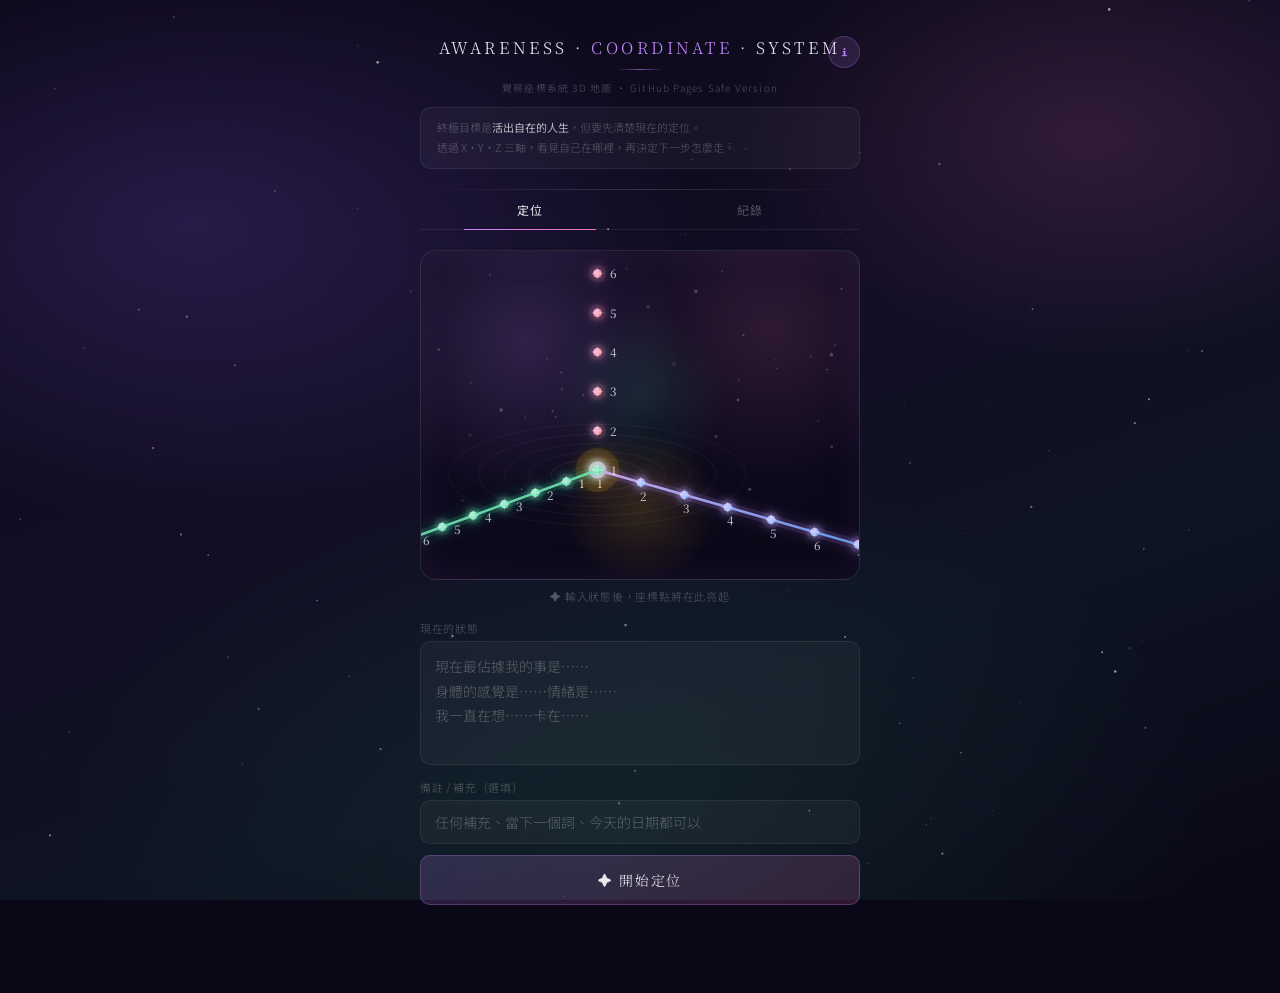
==== awareness-v5.html @ 62e8fddf "Add files via upload" ====
<!DOCTYPE html>
<html lang="zh-TW">
<head>
<meta charset="UTF-8">
<meta name="viewport" content="width=device-width, initial-scale=1.0, maximum-scale=1.0, user-scalable=no">
<title>覺察座標系統 3D 地圖</title>
<link href="https://fonts.googleapis.com/css2?family=Noto+Serif+TC:wght@300;400;500&family=Noto+Sans+TC:wght@300;400;500&display=swap" rel="stylesheet">
<style>
*{box-sizing:border-box;margin:0;padding:0;-webkit-tap-highlight-color:transparent}
:root{
  --bg1:#0a0716;--bg2:#120e24;
  --px:#c084fc;--py:#f472b6;--pz:#34d399;--gold:#fbbf24;--lav:#a78bfa;
  --px-a:rgba(192,132,252,.13);--py-a:rgba(244,114,182,.13);--pz-a:rgba(52,211,153,.13);
  --fg:rgba(255,255,255,.9);--fg2:rgba(255,255,255,.58);--fg3:rgba(255,255,255,.28);
  --br:rgba(255,255,255,.07);--br2:rgba(255,255,255,.16);
  --card:rgba(255,255,255,.04);--card2:rgba(255,255,255,.07);
}
html,body{min-height:100vh;overflow-x:hidden}
body{background:var(--bg1);color:var(--fg);font-family:'Noto Sans TC',sans-serif;font-weight:300}
body::before{content:'';position:fixed;inset:0;z-index:0;pointer-events:none;
  background:
    radial-gradient(ellipse 65% 55% at 15% 25%,rgba(139,92,246,.2) 0%,transparent 60%),
    radial-gradient(ellipse 50% 45% at 85% 15%,rgba(244,114,182,.14) 0%,transparent 55%),
    radial-gradient(ellipse 75% 65% at 50% 90%,rgba(52,211,153,.08) 0%,transparent 60%),
    linear-gradient(160deg,#0a0716 0%,#120e24 45%,#0e1422 70%,#0a0716 100%)}
canvas#bgc{position:fixed;inset:0;z-index:0;pointer-events:none}
.page{position:relative;z-index:1;max-width:480px;margin:0 auto;padding:0 0 88px}

/* ── HEADER ── */
.hd{padding:36px 20px 20px;text-align:center;position:relative}
.hd-main{font-family:'Noto Serif TC',serif;font-size:clamp(13px,4vw,16px);font-weight:300;letter-spacing:.22em;color:var(--fg);margin-bottom:6px;text-transform:uppercase}
.hd-main em{color:var(--px);font-style:normal}
.hd-divline{width:48px;height:1px;background:linear-gradient(90deg,transparent,var(--px),transparent);margin:10px auto;opacity:.6}
.hd-credit{font-size:10px;color:var(--fg3);letter-spacing:.12em;margin-bottom:12px}
.hd-desc{font-size:11px;color:var(--fg3);line-height:1.8;padding:10px 16px;border:1px solid var(--br);border-radius:10px;background:var(--card);text-align:left}
.hd-desc strong{color:rgba(255,255,255,.7);font-weight:400}
.info-btn{position:absolute;top:36px;right:20px;width:32px;height:32px;border-radius:50%;background:var(--px-a);border:1px solid rgba(192,132,252,.25);color:var(--px);font-size:14px;font-weight:500;cursor:pointer;display:flex;align-items:center;justify-content:center;transition:.2s}
.info-btn:hover{background:rgba(192,132,252,.22)}

.divider{height:1px;background:linear-gradient(90deg,transparent,var(--br2),transparent);margin:0 20px}

/* ── TABS ── */
.tabs{display:flex;border-bottom:1px solid var(--br);margin:0 20px}
.tb{flex:1;padding:11px 0;background:none;border:none;color:var(--fg3);font-size:12px;cursor:pointer;position:relative;letter-spacing:.06em;font-family:'Noto Sans TC',sans-serif;transition:.2s}
.tb.on{color:var(--fg)}
.tb.on::after{content:'';position:absolute;bottom:-1px;left:20%;right:20%;height:1px;background:linear-gradient(90deg,var(--px),var(--py))}
.sec{display:none;padding:20px 20px 0}
.sec.on{display:block}

/* ── COORD DIAGRAM ── */
.coord-wrap{width:100%;position:relative;margin-bottom:8px;border-radius:16px;overflow:hidden;border:1px solid rgba(255,255,255,.12);background:
  radial-gradient(circle at 50% 78%,rgba(251,191,36,.16),transparent 23%),
  radial-gradient(circle at 50% 44%,rgba(52,211,153,.12),transparent 30%),
  radial-gradient(circle at 24% 28%,rgba(192,132,252,.18),transparent 38%),
  radial-gradient(circle at 80% 24%,rgba(244,114,182,.14),transparent 36%),
  linear-gradient(160deg,rgba(18,14,36,.92),rgba(10,7,22,.97));box-shadow:inset 0 0 42px rgba(192,132,252,.08)}
#coord-svg{width:100%;display:block}
.coord-hint{text-align:center;font-size:11px;color:var(--fg3);letter-spacing:.07em;margin-bottom:16px}
@keyframes tw{0%,100%{opacity:.3}55%{opacity:.9}}
.coord-hint{animation:tw 3.5s ease-in-out infinite}

/* ── INPUT ── */
.fl{margin-bottom:9px}
.fl-lbl{font-size:11px;color:var(--fg3);letter-spacing:.06em;margin-bottom:5px}
textarea{width:100%;background:var(--card);border:1px solid var(--br);border-radius:10px;color:var(--fg);font-size:14px;font-weight:300;line-height:1.75;padding:12px 14px;outline:none;transition:.15s;caret-color:var(--px);font-family:'Noto Sans TC',sans-serif;resize:none;min-height:100px}
input[type=text]{width:100%;background:var(--card);border:1px solid var(--br);border-radius:10px;color:var(--fg);font-size:14px;font-weight:300;padding:11px 14px;outline:none;transition:.15s;caret-color:var(--px);font-family:'Noto Sans TC',sans-serif}
textarea::placeholder,input::placeholder{color:var(--fg3)}
textarea:focus,input:focus{border-color:rgba(192,132,252,.36);background:rgba(255,255,255,.05)}
.btn-go{width:100%;margin-top:2px;padding:14px;background:linear-gradient(135deg,rgba(192,132,252,.18),rgba(244,114,182,.16));border:1px solid rgba(192,132,252,.28);border-radius:10px;color:var(--fg);font-size:14px;letter-spacing:.12em;cursor:pointer;transition:.2s;font-family:'Noto Serif TC',serif;font-weight:300}
.btn-go:hover{background:linear-gradient(135deg,rgba(192,132,252,.26),rgba(244,114,182,.22))}
.btn-go:active{transform:scale(.98)}
.btn-go:disabled{opacity:.32;cursor:not-allowed}

/* ── LOADING ── */
.loading{display:none;text-align:center;padding:26px;color:var(--fg3);font-size:12px;letter-spacing:.06em}
.loading.on{display:block}
.ld{display:inline-block;width:5px;height:5px;border-radius:50%;margin:0 2px;animation:ldp 1.2s ease-in-out infinite}
.ld:nth-child(1){background:var(--px)}.ld:nth-child(2){background:var(--py);animation-delay:.2s}.ld:nth-child(3){background:var(--pz);animation-delay:.4s}
@keyframes ldp{0%,100%{opacity:.2;transform:scale(.8)}50%{opacity:1;transform:scale(1.2)}}

/* ── RESULT ── */
.result{display:none;padding:0 20px}
.result.on{display:block}

.axis-row{display:flex;gap:6px;margin-bottom:14px;flex-wrap:wrap}
.ax-chip{display:flex;align-items:center;gap:5px;padding:5px 11px;border-radius:100px;font-size:12px;font-family:'Noto Serif TC',serif;border:1px solid}
.ax-chip.xc{background:var(--px-a);border-color:rgba(192,132,252,.3);color:var(--px)}
.ax-chip.yc{background:var(--py-a);border-color:rgba(244,114,182,.3);color:var(--py)}
.ax-chip.zc{background:var(--pz-a);border-color:rgba(52,211,153,.3);color:var(--pz)}
.ax-chip-sub{font-size:10px;opacity:.7;font-family:'Noto Sans TC',sans-serif}

/* ── MAIN SITUATION CARD ── */
.sit-card{border-radius:16px;overflow:hidden;margin-bottom:10px;border:1px solid rgba(192,132,252,.22);background:linear-gradient(145deg,rgba(192,132,252,.09),rgba(244,114,182,.05))}
.sit-card-hd{padding:18px 18px 14px;cursor:pointer;display:flex;align-items:flex-start;gap:13px}
.sit-emoji{font-size:26px;line-height:1;flex-shrink:0;margin-top:2px}
.sit-hd-r{flex:1}
.sit-label{font-size:10px;letter-spacing:.12em;color:var(--px);margin-bottom:4px}
.sit-name{font-family:'Noto Serif TC',serif;font-size:18px;font-weight:300;margin-bottom:4px;line-height:1.2}
.sit-match{font-size:11px;color:var(--fg3)}
.sit-arr{font-size:11px;color:var(--fg3);margin-top:4px;transition:.2s;flex-shrink:0}
.sit-card.open .sit-arr{transform:rotate(180deg)}
.sit-body{display:none;padding:0 18px 18px;border-top:1px solid rgba(255,255,255,.07)}
.sit-card.open .sit-body{display:block}
.sit-desc{font-size:13px;color:var(--fg2);line-height:1.85;font-weight:300;margin:14px 0 14px}
.insight-tabs{display:flex;gap:0;border:1px solid var(--br);border-radius:8px;overflow:hidden;margin-bottom:10px}
.itab{flex:1;padding:8px 4px;background:none;border:none;color:var(--fg3);font-size:11px;cursor:pointer;transition:.15s;font-family:'Noto Sans TC',sans-serif;text-align:center;letter-spacing:.02em}
.itab.on{color:var(--fg);background:rgba(255,255,255,.07)}
.insight-panel{display:none}.insight-panel.on{display:block}
.insight-note{padding:7px 11px;font-size:12px;line-height:1.55;border-left:2px solid;margin-bottom:8px}
.in-x{background:var(--px-a);border-color:var(--px);color:rgba(192,132,252,.9)}
.in-y{background:var(--py-a);border-color:var(--py);color:rgba(244,114,182,.9)}
.in-z{background:var(--pz-a);border-color:var(--pz);color:rgba(52,211,153,.9)}
.insight-text{font-size:13px;color:var(--fg2);line-height:1.85;font-weight:300;padding-bottom:10px}
.today-box{padding:12px 14px;background:rgba(251,191,36,.07);border:1px solid rgba(251,191,36,.18);border-radius:10px;font-size:13px;color:var(--gold);line-height:1.65;margin-bottom:8px}
.today-box::before{content:'今天 → ';opacity:.7}
.today-remind{font-size:12px;color:var(--fg3);line-height:1.65;font-style:italic}

/* sub tag */
.sub-wrap{margin-bottom:14px}
.sub-lbl{font-size:10px;letter-spacing:.1em;color:var(--fg3);margin-bottom:7px}
.sub-tags{display:flex;gap:6px;flex-wrap:wrap}
.sub-tag{padding:5px 12px;border-radius:100px;background:var(--card);border:1px solid var(--br);font-size:12px;color:var(--fg3);cursor:pointer;transition:.15s;display:flex;align-items:center;gap:5px}
.sub-tag:hover{background:var(--card2);color:var(--fg2);border-color:var(--br2)}
.sub-tag-score{font-size:10px;opacity:.55}
/* sub extended (AI思考) */
.sub-extended{margin-top:10px;padding:12px 14px;background:rgba(167,139,250,.07);border:1px solid rgba(167,139,250,.15);border-radius:10px;font-size:12px;color:rgba(167,139,250,.85);line-height:1.75}
.sub-extended-lbl{font-size:10px;letter-spacing:.1em;color:var(--lav);margin-bottom:6px;opacity:.8}

/* 身心靈 */
.sg-title{font-size:10px;letter-spacing:.1em;color:var(--fg3);margin:4px 0 8px}
.sg-row{display:flex;flex-direction:column;gap:8px;margin-bottom:12px}
.sgc{background:var(--card);border:1px solid var(--br);border-radius:12px;overflow:hidden;cursor:pointer;transition:.15s}
.sgc:hover{background:var(--card2)}
.sgc-hd{display:flex;align-items:center;gap:9px;padding:12px 14px}
.sg-ico{width:28px;height:28px;border-radius:50%;display:flex;align-items:center;justify-content:center;font-size:13px;flex-shrink:0}
.sgc-ttl{font-size:13px;color:var(--fg2);flex:1}
.sgc-arr{font-size:10px;color:var(--fg3);transition:.2s}
.sgc.open .sgc-arr{transform:rotate(180deg)}
.sgc-body{display:none;padding:0 14px 12px;border-top:1px solid var(--br)}
.sgc.open .sgc-body{display:block}
.sgc-body p{font-size:13px;color:var(--fg2);line-height:1.85;font-weight:300;padding-top:10px}

.btn-g{width:100%;padding:11px;background:none;border:1px solid var(--br);border-radius:10px;color:var(--fg3);font-size:12px;cursor:pointer;transition:.15s;font-family:'Noto Sans TC',sans-serif;letter-spacing:.05em;margin-top:6px}
.btn-g:hover{border-color:var(--br2);color:var(--fg2)}

/* ── HISTORY ── */
.hist-empty{text-align:center;padding:48px 0;color:var(--fg3);font-size:13px;line-height:1.9}
.hl{display:flex;flex-direction:column;gap:9px}
.hi{background:var(--card);border:1px solid var(--br);border-radius:12px;padding:13px 15px;cursor:pointer;transition:.15s}
.hi:hover{background:var(--card2)}
.hi-meta{display:flex;justify-content:space-between;align-items:center;margin-bottom:6px}
.hi-date{font-size:11px;color:var(--fg3)}
.hi-coords{display:flex;gap:5px;font-size:12px;font-family:'Noto Serif TC',serif;align-items:center}
.hi-del{background:none;border:none;color:var(--fg3);font-size:14px;cursor:pointer;padding:0 3px;line-height:1;transition:.15s}
.hi-del:hover{color:#f87171}
.hi-txt{font-size:12px;color:var(--fg3);line-height:1.6;display:-webkit-box;-webkit-line-clamp:2;-webkit-box-orient:vertical;overflow:hidden}
.hi-note{font-size:11px;color:var(--fg3);margin-top:3px;font-style:italic;opacity:.6}
.bx{color:var(--px)}.by{color:var(--py)}.bz{color:var(--pz)}.sep{color:var(--fg3);font-size:10px}

/* ── INFO MODAL ── */
.modal-wrap{display:none;position:fixed;inset:0;z-index:200;align-items:flex-end;justify-content:center;background:rgba(0,0,0,.65);backdrop-filter:blur(6px)}
.modal-wrap.on{display:flex}
.modal{background:linear-gradient(160deg,#1c1540,#130f28);border:1px solid var(--br2);border-radius:24px 24px 0 0;padding:22px 20px 40px;width:100%;max-width:480px;max-height:88vh;overflow-y:auto}
@keyframes sUp{from{transform:translateY(100%)}to{transform:translateY(0)}}
.modal-wrap.on .modal{animation:sUp .28s cubic-bezier(.16,1,.3,1)}
.mpill{width:34px;height:4px;background:var(--br2);border-radius:2px;margin:0 auto 18px}
.mttl{font-family:'Noto Serif TC',serif;font-size:17px;font-weight:300;letter-spacing:.08em;margin-bottom:6px;text-align:center}
.m-sub{font-size:11px;color:var(--fg3);text-align:center;margin-bottom:20px;line-height:1.7}
.ax-sec{margin-bottom:24px}
.ax-sec-hd{display:flex;align-items:center;gap:8px;margin-bottom:8px}
.ax-bdg{padding:3px 10px;border-radius:100px;font-size:11px;font-family:'Noto Serif TC',serif;letter-spacing:.04em}
.abx{background:var(--px-a);color:var(--px);border:1px solid rgba(192,132,252,.2)}
.aby{background:var(--py-a);color:var(--py);border:1px solid rgba(244,114,182,.2)}
.abz{background:var(--pz-a);color:var(--pz);border:1px solid rgba(52,211,153,.2)}
.ax-sub{font-size:11px;color:var(--fg3)}
.ax-desc{font-size:12px;color:var(--fg3);line-height:1.75;margin-bottom:12px}
.lvl-list{display:flex;flex-direction:column;gap:4px}
.lvl{display:flex;gap:9px;padding:8px 10px;background:var(--card);border-radius:8px;align-items:flex-start}
.lvl-n{font-family:'Noto Serif TC',serif;font-size:12px;width:14px;flex-shrink:0;margin-top:1px}
.lvl-x .lvl-n{color:var(--px)}.lvl-y .lvl-n{color:var(--py)}.lvl-z .lvl-n{color:var(--pz)}
.lvl-nm{font-size:12px;font-weight:400;margin-bottom:2px}
.lvl-ds{font-size:11px;color:var(--fg3);line-height:1.55}
.lvl-ex{font-size:11px;color:var(--fg3);opacity:.65;margin-top:2px;font-style:italic}
/* step list for Z */
.step-list{display:flex;flex-direction:column;gap:6px;margin-top:10px}
.step{padding:10px 12px;background:var(--card);border-radius:9px;border-left:2px solid var(--pz)}
.step-n{font-size:10px;letter-spacing:.1em;color:var(--pz);margin-bottom:4px}
.step-ttl{font-size:12px;font-weight:400;margin-bottom:4px}
.step-body{font-size:11px;color:var(--fg3);line-height:1.65}
/* x table */
.x-table{width:100%;border-collapse:collapse;margin-top:10px;font-size:11px}
.x-table th{text-align:left;padding:6px 8px;color:var(--fg3);font-weight:400;border-bottom:1px solid var(--br);letter-spacing:.04em}
.x-table td{padding:7px 8px;border-bottom:1px solid var(--br);color:var(--fg3);line-height:1.55;vertical-align:top}
.x-table td:first-child{color:var(--px);font-weight:400;white-space:nowrap}
/* y dimension examples */
.dim-list{display:flex;flex-direction:column;gap:5px;margin-top:10px}
.dim{padding:9px 11px;background:var(--card);border-radius:8px;border-left:2px solid var(--py)}
.dim-n{font-size:10px;color:var(--py);letter-spacing:.06em;margin-bottom:3px}
.dim-body{font-size:11px;color:var(--fg3);line-height:1.6}
.disc{margin-top:18px;padding:13px;background:rgba(251,191,36,.05);border:1px solid rgba(251,191,36,.13);border-radius:12px}
.disc-hd{display:flex;align-items:center;gap:8px;margin-bottom:8px}
.warn-ico{width:26px;height:26px;border-radius:50%;background:rgba(251,191,36,.1);border:1px solid rgba(251,191,36,.22);display:flex;align-items:center;justify-content:center;font-size:13px;color:var(--gold);font-weight:700;flex-shrink:0}
.disc-ttl{font-size:13px;color:var(--gold)}
.disc-body{font-size:12px;color:rgba(251,191,36,.55);line-height:1.75}
.m-close{width:100%;padding:11px;background:rgba(255,255,255,.05);border:1px solid var(--br);border-radius:9px;color:var(--fg2);font-size:13px;cursor:pointer;margin-top:18px;font-family:'Noto Sans TC',sans-serif;transition:.15s}
.m-close:hover{background:rgba(255,255,255,.09)}

/* ── STAR POPUP ── */
.sm-wrap{display:none;position:fixed;inset:0;z-index:150;align-items:center;justify-content:center;background:rgba(0,0,0,.5);backdrop-filter:blur(4px);padding:20px}
.sm-wrap.on{display:flex}
.sm{background:linear-gradient(160deg,#1c1540,#130f28);border:1px solid var(--br2);border-radius:18px;padding:20px;width:min(310px,100%)}
@keyframes fiS{from{opacity:0;transform:scale(.93)}to{opacity:1;transform:scale(1)}}
.sm-wrap.on .sm{animation:fiS .18s ease}
.sm-t{font-size:14px;font-family:'Noto Serif TC',serif;margin-bottom:8px}
.sm-b{font-size:13px;color:var(--fg2);line-height:1.8;white-space:pre-line}
.sm-cl{margin-top:14px;width:100%;padding:9px;background:rgba(255,255,255,.06);border:none;border-radius:8px;color:var(--fg2);font-size:12px;cursor:pointer;font-family:'Noto Sans TC',sans-serif}

/* BOT NAV */
.bot-nav{display:none;position:fixed;bottom:0;left:0;right:0;background:rgba(10,7,22,.93);backdrop-filter:blur(16px);border-top:1px solid var(--br);padding:9px 0 max(9px,env(safe-area-inset-bottom));z-index:100;justify-content:space-around}
@media(max-width:480px){.bot-nav{display:flex}.tabs{display:none}.page{padding-bottom:72px}}
.nav-btn{display:flex;flex-direction:column;align-items:center;gap:3px;background:none;border:none;color:var(--fg3);font-size:10px;cursor:pointer;padding:5px 24px;transition:.15s;font-family:'Noto Sans TC',sans-serif;letter-spacing:.04em}
.nav-btn.on{color:var(--fg)}
.nav-ico{font-size:17px;margin-bottom:1px}

@keyframes fu{from{opacity:0;transform:translateY(8px)}to{opacity:1;transform:translateY(0)}}
.anim{animation:fu .32s ease both}
</style>
</head>
<body>
<canvas id="bgc"></canvas>
<div class="page">

<!-- HEADER -->
<div class="hd">
  <button class="info-btn" onclick="openInfo()">ℹ</button>
  <div class="hd-main">AWARENESS · <em>COORDINATE</em> · SYSTEM</div>
  <div class="hd-divline"></div>
  <div class="hd-credit">覺察座標系統 3D 地圖 · GitHub Pages Safe Version</div>
  <div class="hd-desc">終極目標是<strong>活出自在的人生</strong>，但要先清楚現在的定位。<br>透過 X・Y・Z 三軸，看見自己在哪裡，再決定下一步怎麼走。</div>
</div>
<div class="divider"></div>

<div class="tabs">
  <button class="tb on" id="tb-loc" onclick="tab('loc')">定位</button>
  <button class="tb" id="tb-his" onclick="tab('his')">紀錄</button>
</div>

<div class="sec on" id="sec-loc">
  <!-- COORD DIAGRAM -->
  <div class="coord-wrap">
    <svg id="coord-svg" viewBox="0 0 360 270" xmlns="http://www.w3.org/2000/svg"></svg>
  </div>
  <div class="coord-hint" id="coord-hint">✦ 輸入狀態後，座標點將在此亮起</div>

  <div class="fl">
    <div class="fl-lbl">現在的狀態</div>
    <textarea id="inp" placeholder="現在最佔據我的事是……&#10;身體的感覺是……情緒是……&#10;我一直在想……卡在……" rows="4"></textarea>
  </div>
  <div class="fl">
    <div class="fl-lbl">備註 / 補充（選填）</div>
    <input type="text" id="note" placeholder="任何補充、當下一個詞、今天的日期都可以">
  </div>
  <button class="btn-go" id="btn-go" onclick="go()">✦ 開始定位</button>
</div>

<div class="loading" id="loading"><div style="margin-bottom:10px"><span class="ld"></span><span class="ld"></span><span class="ld"></span></div>掃描座標中</div>

<!-- RESULT -->
<div class="result" id="result">
  <div class="axis-row" id="axis-row"></div>
  <div id="sit-main"></div>
  <div id="sub-area"></div>
  <div class="sg-title">✦ 三個面向的建議</div>
  <div class="sg-row" id="sg-row"></div>
  <button class="btn-g" onclick="saveRec()">儲存這次定位</button>
  <button class="btn-g" onclick="reset()">重新輸入</button>
</div>

<div class="sec" id="sec-his">
  <div class="hist-empty" id="he">還沒有紀錄<br><br>完成第一次定位後儲存，<br>就會出現在這裡。</div>
  <div class="hl" id="hl"></div>
</div>
</div>

<div class="bot-nav">
  <button class="nav-btn on" id="nav-loc" onclick="tab('loc')"><div class="nav-ico">✦</div>定位</button>
  <button class="nav-btn" id="nav-his" onclick="tab('his')"><div class="nav-ico">◎</div>紀錄</button>
</div>

<!-- INFO MODAL -->
<div class="modal-wrap" id="info-modal" onclick="if(event.target===this)closeInfo()">
<div class="modal">
  <div class="mpill"></div>
  <div class="mttl">覺察座標系統</div>
  <div class="m-sub">終極目標是活出自在的人生。<br>先看清現在的位置，再決定下一步。</div>

  <!-- X AXIS -->
  <div class="ax-sec">
    <div class="ax-sec-hd"><span class="ax-bdg abx">X 軸</span><span class="ax-sub">問題規模（你把事情放多大的脈絡裡看）</span></div>
    <div class="ax-desc">問題規模 = 你把一件事放在多大的脈絡裡理解，以及你打算用多大的層級去處理它。</div>
    <table class="x-table">
      <tr><th>層級</th><th>問的問題</th><th>例子</th></tr>
      <tr><td>1 微觀</td><td>我現在怎麼了？</td><td>今天很焦慮，胸口緊</td></tr>
      <tr><td>2 個人</td><td>這和我的模式有關？</td><td>遇到權威就凍結</td></tr>
      <tr><td>3 關係</td><td>這和互動結構有關？</td><td>對方壓迫，我討好，失去界線</td></tr>
      <tr><td>4 組織</td><td>這和制度文化有關？</td><td>主管用審問式管理</td></tr>
      <tr><td>5 社會</td><td>這和社會價值有關？</td><td>社會推崇穩定、服從</td></tr>
      <tr><td>6 歷史文化</td><td>這和世代脈絡有關？</td><td>亞洲家庭、父權、績效文化</td></tr>
      <tr><td>7 存在哲學</td><td>人為何痛苦？我為何活？</td><td>自由、意義、靈魂</td></tr>
    </table>
  </div>

  <!-- Y AXIS -->
  <div class="ax-sec">
    <div class="ax-sec-hd"><span class="ax-bdg aby">Y 軸</span><span class="ax-sub">意識維度（你用什麼視角理解事情）</span></div>
    <div class="ax-desc">以「你與主管互動」為例，看不同維度如何看同一件事。</div>
    <div class="dim-list">
      <div class="dim"><div class="dim-n">1D · 單一當下</div><div class="dim-body">主管問我。我很怕。我想逃。只有當下感受，沒有前因後果。</div></div>
      <div class="dim"><div class="dim-n">2D · 二元對立</div><div class="dim-body">他是壓迫者，我是被壓迫的人。不是他錯就是我爛，不是反抗就是服從。</div></div>
      <div class="dim"><div class="dim-n">3D · 因果連結</div><div class="dim-body">因為他一直追問，所以我被觸發。因為過去有被權威壓迫的經驗，我現在會凍結。「我有一個反應模式。」</div></div>
      <div class="dim"><div class="dim-n">4D · 探索核心</div><div class="dim-body">這不只是主管。這是我面對權威、審判、自我價值的核心課題。但危險是一直分析核心，卻不知道實際要怎麼回話。</div></div>
      <div class="dim"><div class="dim-n">5D · 主動創造</div><div class="dim-body">我開始主動設計：事前整理狀態、主動回報進度、用句子保護自己。從「被發生」轉成「主動設計」。</div></div>
      <div class="dim"><div class="dim-n">6D · 系統整合</div><div class="dim-body">主管壓力 → 睡眠變差 → 沒力準備面試 → 金錢焦慮 → 更不敢離職 → 更討厭主管。看見整個系統循環。</div></div>
      <div class="dim"><div class="dim-n">7D · 意義洞見</div><div class="dim-body">「我的課題不是打敗主管，而是在權威面前仍然站回自己。」精準命名課題，然後回到現實行動。</div></div>
    </div>
  </div>

  <!-- Z AXIS -->
  <div class="ax-sec">
    <div class="ax-sec-hd"><span class="ax-bdg abz">Z 軸</span><span class="ax-sub">整合程度（與自己和解，到哪一步）</span></div>
    <div class="ax-desc">整合不是「我都沒錯」，而是溫柔地看見自己，然後做出新的選擇。</div>
    <div class="step-list">
      <div class="step"><div class="step-n">STEP 1 · Z1-2</div><div class="step-ttl">承認事實</div><div class="step-body">不是美化自己，也不是罵自己。「我最近真的很累。」「我有時候會熬夜逃避。」我不再假裝自己沒事。</div></div>
      <div class="step"><div class="step-n">STEP 2 · Z2-3</div><div class="step-ttl">停止人格審判</div><div class="step-body">不再說「我怎麼又這樣」。改成：「這是一個反應，不是我的全部。」「這是我現在的狀態，不是我這個人的價值。」</div></div>
      <div class="step"><div class="step-n">STEP 3 · Z3-4</div><div class="step-ttl">看見保護機制</div><div class="step-body">熬夜不是單純墮落，它可能在保護：我不想面對明天、我想拿回自主權、我白天太壓抑。看見壞習慣背後其實有需求。</div></div>
      <div class="step"><div class="step-n">STEP 4 · Z4-5</div><div class="step-ttl">溫柔但不放任</div><div class="step-body">和解不是「我有原因，所以繼續這樣」。真正的和解是：我理解你為什麼這樣，但我不會讓你繼續傷害我。</div></div>
      <div class="step"><div class="step-n">STEP 5 · Z5-7</div><div class="step-ttl">做一個小的新選擇</div><div class="step-body">不是一次變成理想版本。「今晚 1:00 前上床。」「主管問我時先說我確認一下。」「這週更新一次帳戶。」用行動重新支持自己。</div></div>
    </div>
  </div>

  <div class="disc">
    <div class="disc-hd"><div class="warn-ico">!</div><div class="disc-ttl">免責聲明</div></div>
    <div class="disc-body">本工具為自我覺察輔助用途，所有分析結果僅供個人參考與反思，<strong style="color:rgba(251,191,36,.75);font-weight:400">與任何形式的心理諮商、醫療診斷或專業建議無關</strong>。如您正在經歷嚴重情緒困擾，請尋求專業協助。本工具不儲存任何個人資料至外部伺服器。</div>
  </div>
  <button class="m-close" onclick="closeInfo()">關閉</button>
</div>
</div>

<!-- STAR POPUP -->
<div class="sm-wrap" id="sm-wrap" onclick="if(event.target===this)closeSM()">
  <div class="sm"><div class="sm-t" id="sm-t"></div><div class="sm-b" id="sm-b"></div><button class="sm-cl" onclick="closeSM()">關閉</button></div>
</div>

<script>
// GitHub Pages safe helpers: localStorage shim + visible error fallback
window.storage = window.storage || {
  async get(key){
    const value = localStorage.getItem(key);
    return value == null ? null : { value };
  },
  async set(key, value){
    localStorage.setItem(key, value);
    return true;
  }
};
window.addEventListener('error', function(e){
  const box = document.createElement('div');
  box.style.cssText='position:fixed;left:12px;right:12px;bottom:12px;z-index:9999;padding:12px 14px;border:1px solid rgba(251,191,36,.35);border-radius:12px;background:rgba(20,14,32,.96);color:#fbbf24;font:12px/1.6 sans-serif;white-space:pre-wrap;';
  box.textContent='頁面初始化錯誤：\n' + (e.message || 'Unknown error') + '\n\n請截圖這段訊息，或先使用本修正版 index.html 重新發布。';
  document.body.appendChild(box);
});

const XL=['身體當下','情緒心理','個人模式','關係互動','家庭成長','社會文化','靈魂存在'];
const YL=['單一反應','二元覺察','因果連結','探索核心','主動創造','系統整合','意義洞見'];
const ZL=['被情緒吞沒','命名覺察','理解洞察','接納允許','主動選擇','穩定練習','轉化分享'];

const SITS=[
  {id:'overwork',emoji:'🌙',name:'過度熬夜',x:3,y:4,z:2,desc:'知道熬夜是補償機制，卻還是做不到早睡。身體的疲憊和頭腦的清醒形成衝突。',next:'今晚提前 30 分鐘關燈，不用睡著，只是躺著。'},
  {id:'boss',emoji:'👔',name:'與主管互動',x:6,y:5,z:3,desc:'理解文化與權威結構，但回話還是不穩定。在被問到時身體會先凍結。',next:'準備一句緩衝話：「我確認一下再回覆你。」'},
  {id:'money',emoji:'💛',name:'金錢焦慮',x:7,y:4,z:2,desc:'理解錢與自由的課題，但現金流還沒更新。焦慮停在理解層，沒有行動。',next:'今天只更新一次帳戶，看一下數字就好。'},
  {id:'selfworth',emoji:'🫀',name:'自我價值',x:5,y:6,z:4,desc:'看到原生家庭的影響，開始接納自己。知道批判來自舊模式，但有時還是被觸發。',next:'寫下 3 個今天對自己感謝的地方。'},
  {id:'transition',emoji:'🧭',name:'轉職迷茫',x:5,y:5,z:3,desc:'知道想要改變，也看見了某些方向，但還沒有具體行動。',next:'列出一件這週可以做的最小探索行動。'},
  {id:'relationship',emoji:'🔗',name:'關係衝突',x:4,y:4,z:3,desc:'開始看見互動模式，知道對方觸發了什麼。情緒命名了，但還沒回話。',next:'在下次對話前，先把自己的需求寫下來。'},
  {id:'procrastinate',emoji:'⏳',name:'拖延卡關',x:3,y:3,z:2,desc:'知道在逃避，也知道逃避背後有什麼，但還是打不開那個文件。',next:'只打開，什麼都不用做，打開就算完成。'},
  {id:'anxiety',emoji:'🌀',name:'焦慮漫延',x:2,y:2,z:1,desc:'身體緊繃，腦袋轉個不停，說不清楚在擔心什麼。',next:'慢慢呼吸三次，把腳踩在地板上感受重量。'},
  {id:'creative',emoji:'✨',name:'創作瓶頸',x:3,y:5,z:3,desc:'知道自己想做什麼，也有很多想法，但下筆時會批判。完美主義擋著。',next:'給自己 15 分鐘，只寫爛草稿，不讀不改。'},
  {id:'purpose',emoji:'🌌',name:'人生意義',x:7,y:7,z:4,desc:'靈魂層面的問題浮現，思考存在意義與活著為了什麼。',next:'今天做一件讓你感覺活著的小事。'},
  {id:'burnout',emoji:'🕯',name:'燃燒殆盡',x:2,y:3,z:2,desc:'身體和情緒都在警告需要休息，理智知道，但停不下來。',next:'今天早一個小時結束工作，練習邊界。'},
  {id:'identity',emoji:'🪞',name:'身份認同',x:5,y:6,z:3,desc:'在不同角色中感到分裂，不確定哪個才是真正的自己。',next:'寫下一件「只有你才會這樣」的事，哪怕很小。'},
];

function matchSits(rx,ry,rz){
  return SITS.map(s=>{
    const d=Math.sqrt((s.x-rx)**2+(s.y-ry)**2+(s.z-rz)**2);
    return{...s,score:Math.round((1-d/Math.sqrt(108))*100),dist:d};
  }).sort((a,b)=>a.dist-b.dist);
}

// ── BG STARS ──
const bgC=document.getElementById('bgc'),bgX=bgC.getContext('2d');
let bgS=[];
function initBg(){bgC.width=window.innerWidth;bgC.height=window.innerHeight;bgS=Array.from({length:110},()=>({x:Math.random()*bgC.width,y:Math.random()*bgC.height,r:Math.random()*1.2+.15,ph:Math.random()*Math.PI*2,sp:Math.random()*.003+.001,hue:Math.random()<.3?(Math.random()<.5?275:315):0}));}
function drawBg(t){bgX.clearRect(0,0,bgC.width,bgC.height);bgS.forEach(s=>{const a=.1+.48*(.5+.5*Math.sin(t*s.sp*1000+s.ph));bgX.beginPath();bgX.arc(s.x,s.y,s.r,0,Math.PI*2);bgX.fillStyle=s.hue?`hsla(${s.hue},55%,78%,${a})`:`rgba(255,255,255,${a})`;bgX.fill();});requestAnimationFrame(ts=>drawBg(ts/1000));}
initBg();window.addEventListener('resize',initBg);requestAnimationFrame(ts=>drawBg(ts/1000));

// ── COORD SVG ──
const SVG_NS='http://www.w3.org/2000/svg';
const svg=document.getElementById('coord-svg');
let glowRaf=null;

// Isometric 3D axes layout, viewBox 360x270
const OX=145,OY=180; // origin
const DIRS={
  x:{dx:2.1,dy:0.6,color:'#c084fc',label:'X',sub:'問題規模'},
  y:{dx:0,  dy:-1.9,color:'#f472b6',label:'Y',sub:'意識維度'},
  z:{dx:-1.5,dy:0.55,color:'#34d399',label:'Z',sub:'整合程度'},
};
const STEP=17;

function axPt(ax,lv){
  const d=DIRS[ax],t=lv-1;
  return{x:OX+d.dx*STEP*t, y:OY+d.dy*STEP*t};
}
function mkEl(tag,attrs,text){
  const el=document.createElementNS(SVG_NS,tag);
  Object.entries(attrs).forEach(([k,v])=>el.setAttribute(k,v));
  if(text!=null)el.textContent=text;
  return el;
}

function buildSVG(r){
  svg.innerHTML='';
  cancelAnimationFrame(glowRaf);

  // defs: dreamy gradients, glow, arrowheads
  const defs=mkEl('defs',{});

  const axisGradients=[
    ['grad-x','#d8b4fe','#60a5fa'],
    ['grad-y','#f9a8d4','#fb7185'],
    ['grad-z','#a7f3d0','#34d399'],
    ['grad-center','#fff7ed','#fbbf24']
  ];
  axisGradients.forEach(([id,c1,c2])=>{
    const g=mkEl('linearGradient',{id,x1:'0%',y1:'0%',x2:'100%',y2:'100%'});
    g.appendChild(mkEl('stop',{offset:'0%','stop-color':c1,'stop-opacity':'1'}));
    g.appendChild(mkEl('stop',{offset:'100%','stop-color':c2,'stop-opacity':'1'}));
    defs.appendChild(g);
  });

  ['gx','gy','gz','gc','soft'].forEach(id=>{
    const f=mkEl('filter',{id,x:'-140%',y:'-140%',width:'380%',height:'380%'});
    const fe=mkEl('feGaussianBlur',{'in':'SourceGraphic',stdDeviation:id==='soft'?'5.5':'3.8',result:'b'});
    const fm=mkEl('feMerge',{});
    fm.appendChild(mkEl('feMergeNode',{'in':'b'}));
    fm.appendChild(mkEl('feMergeNode',{'in':'SourceGraphic'}));
    f.appendChild(fe);f.appendChild(fm);defs.appendChild(f);
  });

  Object.entries(DIRS).forEach(([ax,d])=>{
    const marker=mkEl('marker',{id:`arrow-${ax}`,viewBox:'0 0 10 10',refX:'8.5',refY:'5',markerWidth:'5',markerHeight:'5',orient:'auto-start-reverse'});
    marker.appendChild(mkEl('path',{d:'M 0 0 L 10 5 L 0 10 z',fill:d.color,opacity:'.88'}));
    defs.appendChild(marker);
  });
  svg.appendChild(defs);

  // soft nebula stars in coordinate area
  for(let i=0;i<42;i++){
    const warm=Math.random()<.28;
    const c=mkEl('circle',{cx:12+Math.random()*336,cy:10+Math.random()*250,r:Math.random()*1.35+.25,fill:warm?`rgba(251,207,232,${(Math.random()*.26+.08).toFixed(2)})`:`rgba(255,255,255,${(Math.random()*.23+.05).toFixed(2)})`});
    svg.appendChild(c);
  }

  // luminous ground / perspective rings
  [22,38,56,76,98,122].forEach((rr,i)=>{
    const c=mkEl('ellipse',{cx:OX,cy:OY+4,rx:rr,ry:rr*.34,fill:'none',stroke:i%2?'rgba(255,255,255,.055)':'rgba(192,132,252,.105)','stroke-width':i<2?'.9':'.65'});
    svg.appendChild(c);
  });

  // vertical light pillar and meditative origin glow
  const pillar=mkEl('line',{x1:OX,y1:OY+18,x2:OX,y2:32,stroke:'rgba(167,243,208,.28)','stroke-width':'2.2','stroke-linecap':'round',filter:'url(#soft)'});
  svg.appendChild(pillar);
  svg.appendChild(mkEl('circle',{cx:OX,cy:OY,r:'18',fill:'rgba(251,191,36,.13)',filter:'url(#soft)'}));
  svg.appendChild(mkEl('circle',{cx:OX,cy:OY,r:'7',fill:'rgba(255,247,237,.82)',filter:'url(#gc)'}));

  // axes: layered glow + solid arrow line + magical ticks
  Object.entries(DIRS).forEach(([ax,d])=>{
    const end=axPt(ax,7.35);
    const grad=ax==='x'?'grad-x':ax==='y'?'grad-y':'grad-z';

    // outer aura
    svg.appendChild(mkEl('line',{x1:OX,y1:OY,x2:end.x,y2:end.y,stroke:d.color+'24','stroke-width':'8','stroke-linecap':'round',filter:'url(#soft)'}));
    // subtle trail
    svg.appendChild(mkEl('line',{x1:OX,y1:OY,x2:end.x,y2:end.y,stroke:`url(#${grad})`,'stroke-width':'2.1','stroke-linecap':'round','marker-end':`url(#arrow-${ax})`,opacity:'.9'}));
    // tiny dotted stardust on axis
    for(let lv=1;lv<=7;lv++){
      const p=axPt(ax,lv);
      const halo=mkEl('circle',{cx:p.x,cy:p.y,r:'7.2',fill:d.color+'12',filter:'url(#soft)'});
      svg.appendChild(halo);
      const dot=mkEl('circle',{cx:p.x,cy:p.y,r:lv===1?'3.6':'3.2',fill:`url(#${grad})`,stroke:'rgba(255,255,255,.42)','stroke-width':'.55',filter:`url(#g${ax})`});
      svg.appendChild(dot);

      // small four-point sparkle for each tick
      const sparkle=mkEl('path',{d:`M ${p.x} ${p.y-5} L ${p.x+1.25} ${p.y-1.25} L ${p.x+5} ${p.y} L ${p.x+1.25} ${p.y+1.25} L ${p.x} ${p.y+5} L ${p.x-1.25} ${p.y+1.25} L ${p.x-5} ${p.y} L ${p.x-1.25} ${p.y-1.25} Z`,fill:'rgba(255,255,255,.36)'});
      svg.appendChild(sparkle);

      let tx=p.x,ty=p.y;
      if(ax==='x'){tx+=2;ty+=15;}else if(ax==='y'){tx+=13;ty+=4;}else{tx-=13;ty+=15;}
      svg.appendChild(mkEl('text',{x:tx,y:ty,fill:'rgba(255,255,255,.72)','font-size':'9.5','text-anchor':'middle','font-family':'Noto Serif TC,serif','font-weight':'500'},lv));
    }

    // axis label at end, larger and clearer on mobile
    const lp=axPt(ax,7);
    let lx=lp.x,ly=lp.y;
    if(ax==='x'){lx+=20;ly+=3;}else if(ax==='y'){lx+=18;ly-=5;}else{lx-=20;ly+=3;}
    svg.appendChild(mkEl('text',{x:lx,y:ly,fill:d.color,'font-size':'14','text-anchor':'middle','font-family':'Noto Serif TC,serif','font-weight':'500',filter:`url(#g${ax})`},d.label));
    svg.appendChild(mkEl('text',{x:lx,y:ly+13,fill:'rgba(255,255,255,.6)','font-size':'9.2','text-anchor':'middle','font-family':'Noto Sans TC,sans-serif'},d.sub));
  });

  if(!r){
    document.getElementById('coord-hint').textContent='✦ 輸入狀態後，座標點將在此亮起';
    return;
  }

  // result connector lines, brighter but still soft
  ['x','y','z'].forEach(ax=>{
    const p=axPt(ax,r[ax]);
    const col=DIRS[ax].color;
    svg.appendChild(mkEl('line',{x1:OX,y1:OY,x2:p.x,y2:p.y,stroke:col+'75','stroke-width':'2.35','stroke-linecap':'round',filter:`url(#g${ax})`}));
  });

  const px=axPt('x',r.x),py=axPt('y',r.y),pz=axPt('z',r.z);
  const centX=(px.x+py.x+pz.x)/3, centY=(px.y+py.y+pz.y)/3;

  const starDefs=[
    {pt:px,col:DIRS.x.color,fid:'gx',ax:'x',lv:r.x,grad:'grad-x'},
    {pt:py,col:DIRS.y.color,fid:'gy',ax:'y',lv:r.y,grad:'grad-y'},
    {pt:pz,col:DIRS.z.color,fid:'gz',ax:'z',lv:r.z,grad:'grad-z'},
    {pt:{x:centX,y:centY},col:'#fff7ed',fid:'gc',ax:'c',lv:null,grad:'grad-center'},
  ];

  starDefs.forEach(s=>{
    svg.appendChild(mkEl('circle',{cx:s.pt.x,cy:s.pt.y,r:s.ax==='c'?'13':'12',fill:s.col+'24',filter:`url(#${s.fid})`}));
    const star=mkEl('path',{d:`M ${s.pt.x} ${s.pt.y-7} L ${s.pt.x+2.1} ${s.pt.y-2.1} L ${s.pt.x+7} ${s.pt.y} L ${s.pt.x+2.1} ${s.pt.y+2.1} L ${s.pt.x} ${s.pt.y+7} L ${s.pt.x-2.1} ${s.pt.y+2.1} L ${s.pt.x-7} ${s.pt.y} L ${s.pt.x-2.1} ${s.pt.y-2.1} Z`,fill:`url(#${s.grad})`,stroke:'rgba(255,255,255,.62)','stroke-width':'.75',filter:`url(#${s.fid})`});
    star.classList.add('rstar');star.setAttribute('data-ax',s.ax);if(s.lv)star.setAttribute('data-lv',s.lv);
    svg.appendChild(star);

    if(s.ax!=='c'){
      let tx=s.pt.x,ty=s.pt.y;
      if(s.ax==='x'){ty+=17;}else if(s.ax==='y'){tx+=21;ty+=4;}else{tx-=15;ty+=17;}
      svg.appendChild(mkEl('text',{x:tx,y:ty,fill:s.col,'font-size':'10.5','text-anchor':'middle','font-family':'Noto Sans TC,sans-serif','font-weight':'500'},`${s.ax.toUpperCase()}${s.lv}`));
    } else {
      svg.appendChild(mkEl('text',{x:centX,y:centY-14,fill:'rgba(255,247,237,.76)','font-size':'9.5','text-anchor':'middle','font-family':'Noto Serif TC,serif'},`X${r.x}/Y${r.y}/Z${r.z}`));
    }
  });

  let t2=0;
  function animStars(){
    svg.querySelectorAll('.rstar').forEach((s,i)=>{
      s.style.opacity=.76+.24*Math.sin(t2*1.6+i);
    });
    t2+=0.04;
    glowRaf=requestAnimationFrame(animStars);
  }
  animStars();
  document.getElementById('coord-hint').textContent='✦ 點擊星點查看說明';
}

// star click
svg.addEventListener('click',e=>{
  const t=e.target;if(!t.classList.contains('rstar'))return;
  const ax=t.getAttribute('data-ax');
  if(ax==='c'){
    document.getElementById('sm-t').textContent='你的三軸交會點';
    document.getElementById('sm-b').textContent=`這顆星是你 X・Y・Z 三軸座標的空間中心點。\n\n它代表你此刻的整體狀態交叉點，是你目前在這個覺察座標系中真實所在的位置。`;
  } else {
    const lv=parseInt(t.getAttribute('data-lv'));
    const labels={x:XL,y:YL,z:ZL};
    const names={x:'問題規模',y:'意識維度',z:'整合程度'};
    const descs={
      x:`你把問題放在「${XL[lv-1]}」的規模裡看。`,
      y:`你目前的意識視角在「${YL[lv-1]}」。`,
      z:`你目前的整合落地狀態：「${ZL[lv-1]}」。`
    };
    document.getElementById('sm-t').textContent=`${ax.toUpperCase()}${lv} · ${labels[ax][lv-1]}`;
    document.getElementById('sm-b').textContent=`${names[ax]} 第 ${lv} 格\n\n${descs[ax]}`;
  }
  document.getElementById('sm-wrap').classList.add('on');
});

buildSVG(null);

// ── TAB ──
function tab(id){['loc','his'].forEach(t=>{document.getElementById('tb-'+t)?.classList.toggle('on',t===id);document.getElementById('sec-'+t)?.classList.toggle('on',t===id);document.getElementById('nav-'+t)?.classList.toggle('on',t===id);});if(id==='his')renderHis();}

// ── ANALYZE ──
let last=null;
function clamp7(n){return Math.max(1,Math.min(7,Number(n)||1));}
function localAnalyze(inp,note){
  const t=(inp+' '+(note||'')).toLowerCase();
  const has=(arr)=>arr.some(k=>t.includes(k));
  let x=3,y=3,z=2;
  if(has(['主管','權威','公司','職場','制度','社會','文化','工作'])) x=Math.max(x,6);
  if(has(['家庭','父母','原生','小時候','童年'])) x=Math.max(x,5);
  if(has(['關係','朋友','伴侶','喜歡','封鎖','衝突'])) x=Math.max(x,4);
  if(has(['人生','意義','靈魂','存在','自由','自在'])) x=7;
  if(has(['身體','胸口','胃','呼吸','腰','頭','睡','累','痛'])) x=Math.min(x,2);

  if(has(['底層','模式','原因','為什麼','覺察','理解'])) y=Math.max(y,4);
  if(has(['系統','循環','結構','互相影響'])) y=Math.max(y,6);
  if(has(['意義','課題','靈魂','高我'])) y=Math.max(y,7);
  if(has(['我想','我要','選擇','設計','行動'])) y=Math.max(y,5);
  if(has(['爆炸','崩潰','很怕','想逃','焦慮','緊繃'])) y=Math.min(Math.max(y,2),4);

  if(has(['吞沒','崩潰','爆炸','不知道','想逃','當機'])) z=1;
  if(has(['我知道','命名','感覺是','我現在'])) z=Math.max(z,2);
  if(has(['理解','看見','模式','因果'])) z=Math.max(z,3);
  if(has(['接納','允許','不批判','陪自己'])) z=Math.max(z,4);
  if(has(['行動','今天','下一步','準備','練習'])) z=Math.max(z,5);
  if(has(['穩定','每天','習慣','持續'])) z=Math.max(z,6);
  if(has(['分享','幫助他人','轉化'])) z=Math.max(z,7);

  x=clamp7(x);y=clamp7(y);z=clamp7(z);
  return {
    x,y,z,
    summary:`目前在 ${XL[x-1]} 中尋找下一步`,
    xi:`你現在不是只在處理單一事件，而是在看見它背後牽動的「${XL[x-1]}」層級。先不用急著把整個問題一次解完，先把它縮小成今天能處理的一格。`,
    yi:`你的視角目前接近「${YL[y-1]}」。這代表你已經不只是反應，而是開始嘗試理解自己怎麼被觸發、怎麼選擇。`,
    zi:`整合程度落在「${ZL[z-1]}」。現在最重要的不是逼自己完美，而是讓身體和行動跟上你已經知道的事。`,
    next:'先做一件最小行動',
    remind:'你不用一次變好，先回到自己。',
    sub_ext:'這個座標提醒你：不要只停在分析，也不要急著跳到巨大改變。先找到一個小到不會抗拒的行動，讓新的自己有地方開始。',
    body_s:'先把注意力放回身體：腳踩地、慢慢吐氣、放鬆肩頸。身體安定一點，思考才不會全部擠在腦中。',
    mind_s:'把現在的情緒命名，不急著說服自己。你可以問：我現在最怕的是什麼？我真正需要的是什麼？',
    spirit_s:'從更大的視角看，這不是你失敗，而是你正在學會用新的方式陪自己過關。你不是卡住，你是在重新定位。'
  };
}

async function go(){
  const inp=document.getElementById('inp').value.trim();
  const note=document.getElementById('note').value.trim();
  if(!inp)return document.getElementById('inp').focus();
  document.getElementById('btn-go').disabled=true;
  document.getElementById('loading').classList.add('on');
  document.getElementById('result').classList.remove('on');
  try{
    // GitHub Pages 修正版：不在前端直連 Anthropic API，避免 CORS / API key / 空白頁問題。
    const r=localAnalyze(inp,note);
    r.input=inp;r.note=note;r.ts=Date.now();last=r;showResult(r);
  }catch(e){
    alert('分析失敗：' + (e.message || e));console.error(e);
  }finally{
    document.getElementById('loading').classList.remove('on');
    document.getElementById('btn-go').disabled=false;
  }
}

function showResult(r){
  buildSVG(r);

  // chips
  const ar=document.getElementById('axis-row');ar.innerHTML='';
  [{v:r.x,lbl:XL[r.x-1],cls:'xc',pre:'X'},{v:r.y,lbl:YL[r.y-1],cls:'yc',pre:'Y'},{v:r.z,lbl:ZL[r.z-1],cls:'zc',pre:'Z'}].forEach(c=>{
    ar.innerHTML+=`<div class="ax-chip ${c.cls} anim"><strong>${c.pre}${c.v}</strong><span class="ax-chip-sub">${c.lbl}</span></div>`;
  });

  // main card
  const matched=matchSits(r.x,r.y,r.z);
  const main=matched[0];
  document.getElementById('sit-main').innerHTML=`
  <div class="sit-card open anim">
    <div class="sit-card-hd" onclick="this.parentElement.classList.toggle('open')">
      <div class="sit-emoji">${main.emoji}</div>
      <div class="sit-hd-r">
        <div class="sit-label">✦ 最接近的情境</div>
        <div class="sit-name">${main.name}</div>
        <div class="sit-match">匹配度 ${main.score}%</div>
      </div>
      <div class="sit-arr">▲</div>
    </div>
    <div class="sit-body">
      <div class="sit-desc">${main.desc}</div>
      <div class="insight-tabs">
        <button class="itab on" onclick="switchIT(0,this)">X 軸</button>
        <button class="itab" onclick="switchIT(1,this)">Y 軸</button>
        <button class="itab" onclick="switchIT(2,this)">Z 軸</button>
      </div>
      <div class="insight-panel on" id="ip0">
        <div class="insight-note in-x">X${r.x}（${XL[r.x-1]}）</div>
        <div class="insight-text">${r.xi}</div>
      </div>
      <div class="insight-panel" id="ip1">
        <div class="insight-note in-y">Y${r.y}（${YL[r.y-1]}）</div>
        <div class="insight-text">${r.yi}</div>
      </div>
      <div class="insight-panel" id="ip2">
        <div class="insight-note in-z">Z${r.z}（${ZL[r.z-1]}）</div>
        <div class="insight-text">${r.zi}</div>
      </div>
      <div class="today-box">${r.next}</div>
      <div class="today-remind">${r.remind}</div>
    </div>
  </div>`;

  // sub area: 1 相近情境 tag + AI延伸
  const sub2=matched[1];
  document.getElementById('sub-area').innerHTML=`
  <div class="sub-wrap anim" style="animation-delay:.1s">
    <div class="sub-lbl">相近情境</div>
    <div class="sub-tags">
      ${matched.slice(1,4).map(s=>`<div class="sub-tag" onclick="showSubM(${JSON.stringify(s).replace(/"/g,'&quot;')})"><span>${s.emoji}</span><span>${s.name}</span><span class="sub-tag-score">${s.score}%</span></div>`).join('')}
    </div>
    <div class="sub-extended anim" style="animation-delay:.18s">
      <div class="sub-extended-lbl">✦ AI 延伸思考</div>
      ${r.sub_ext}
    </div>
  </div>`;

  // 身心靈
  const sgr=document.getElementById('sg-row');sgr.innerHTML='';
  [{ico:'🫀',ibg:'rgba(244,114,182,.13)',ttl:'身體面向',body:r.body_s},
   {ico:'🧠',ibg:'rgba(192,132,252,.13)',ttl:'心理面向',body:r.mind_s},
   {ico:'✨',ibg:'rgba(52,211,153,.13)',ttl:'靈性面向',body:r.spirit_s},
  ].forEach((sg,i)=>{
    const el=document.createElement('div');el.className='sgc anim';el.style.animationDelay=(i*.07+.25)+'s';
    el.innerHTML=`<div class="sgc-hd" onclick="this.parentElement.classList.toggle('open')"><div class="sg-ico" style="background:${sg.ibg}">${sg.ico}</div><div class="sgc-ttl">${sg.ttl}</div><div class="sgc-arr">▼</div></div><div class="sgc-body"><p>${sg.body}</p></div>`;
    sgr.appendChild(el);
  });

  document.getElementById('result').classList.add('on');
  setTimeout(()=>document.getElementById('result').scrollIntoView({behavior:'smooth',block:'start'}),100);
}

function switchIT(idx,btn){
  btn.closest('.sit-card').querySelectorAll('.itab').forEach((t,i)=>t.classList.toggle('on',i===idx));
  btn.closest('.sit-card').querySelectorAll('.insight-panel').forEach((p,i)=>p.classList.toggle('on',i===idx));
}
function showSubM(s){
  if(typeof s==='string')s=JSON.parse(s.replace(/&quot;/g,'"'));
  document.getElementById('sm-t').textContent=`${s.emoji} ${s.name}`;
  document.getElementById('sm-b').textContent=`X${s.x} · Y${s.y} · Z${s.z}\n\n${s.desc}\n\n→ ${s.next}`;
  document.getElementById('sm-wrap').classList.add('on');
}
function closeSM(){document.getElementById('sm-wrap').classList.remove('on')}

async function saveRec(){
  if(!last)return;
  try{let recs=[];try{const d=await window.storage.get('acs_v5');if(d)recs=JSON.parse(d.value);}catch(e){}
    recs.unshift(last);if(recs.length>80)recs.pop();
    await window.storage.set('acs_v5',JSON.stringify(recs));
    const b=document.querySelectorAll('.btn-g')[0];b.textContent='✓ 已儲存';setTimeout(()=>b.textContent='儲存這次定位',2000);
  }catch(e){console.error(e);}
}
function reset(){
  document.getElementById('inp').value='';document.getElementById('note').value='';
  document.getElementById('result').classList.remove('on');
  last=null;buildSVG(null);window.scrollTo({top:0,behavior:'smooth'});
}
async function renderHis(){
  let recs=[];try{const d=await window.storage.get('acs_v5');if(d)recs=JSON.parse(d.value);}catch(e){}
  const he=document.getElementById('he'),hl=document.getElementById('hl');
  hl.innerHTML='';
  if(!recs.length){he.style.display='';return;}he.style.display='none';
  recs.forEach((r,i)=>{
    const dt=new Date(r.ts);
    const ds=`${dt.getFullYear()}/${String(dt.getMonth()+1).padStart(2,'0')}/${String(dt.getDate()).padStart(2,'0')} ${String(dt.getHours()).padStart(2,'0')}:${String(dt.getMinutes()).padStart(2,'0')}`;
    const el=document.createElement('div');el.className='hi';
    el.innerHTML=`<div class="hi-meta"><span class="hi-date">${ds}</span><span class="hi-coords"><span class="bx">X${r.x}</span><span class="by">Y${r.y}</span><span class="bz">Z${r.z}</span><button class="hi-del" onclick="delRec(${i},event)">×</button></span></div><div class="hi-txt">${r.input}</div>${r.note?`<div class="hi-note">${r.note}</div>`:''}`;
    el.addEventListener('click',()=>{last=r;tab('loc');showResult(r);document.getElementById('inp').value=r.input;document.getElementById('note').value=r.note||'';});
    hl.appendChild(el);
  });
}
async function delRec(i,e){
  e.stopPropagation();
  try{const d=await window.storage.get('acs_v5');const recs=JSON.parse(d.value);recs.splice(i,1);await window.storage.set('acs_v5',JSON.stringify(recs));renderHis();}catch(e){}
}
function openInfo(){document.getElementById('info-modal').classList.add('on')}
function closeInfo(){document.getElementById('info-modal').classList.remove('on')}
</script>
</body>
</html>
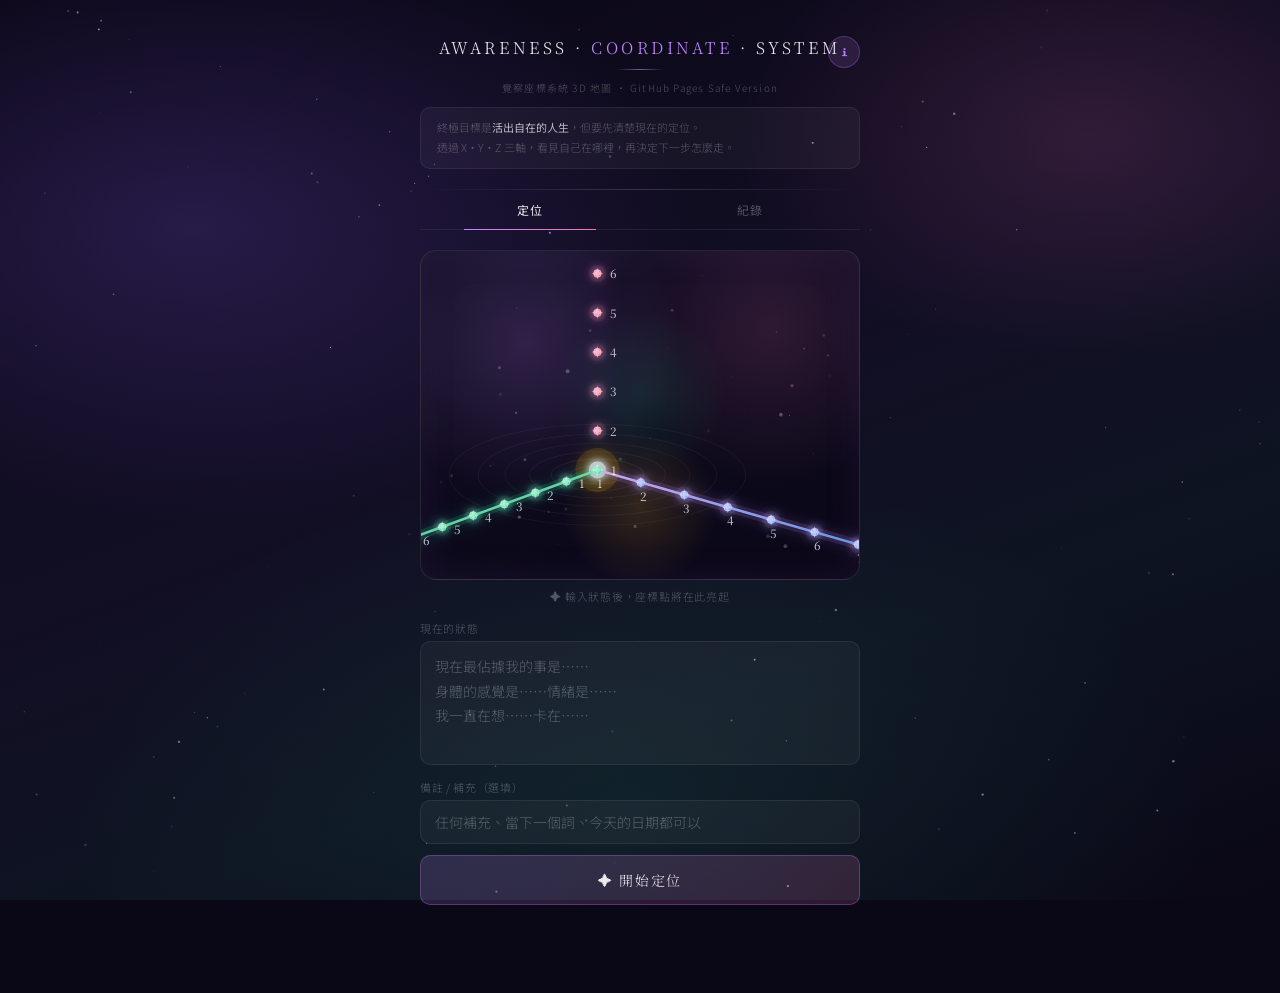
==== commit b5a2bad7: "Update awareness-v5.html" ====
--- a/awareness-v5.html
+++ b/awareness-v5.html
@@ -1,4 +1,4 @@
-<!DOCTYPE html>
+  <!DOCTYPE html>
 <html lang="zh-TW">
 <head>
 <meta charset="UTF-8">
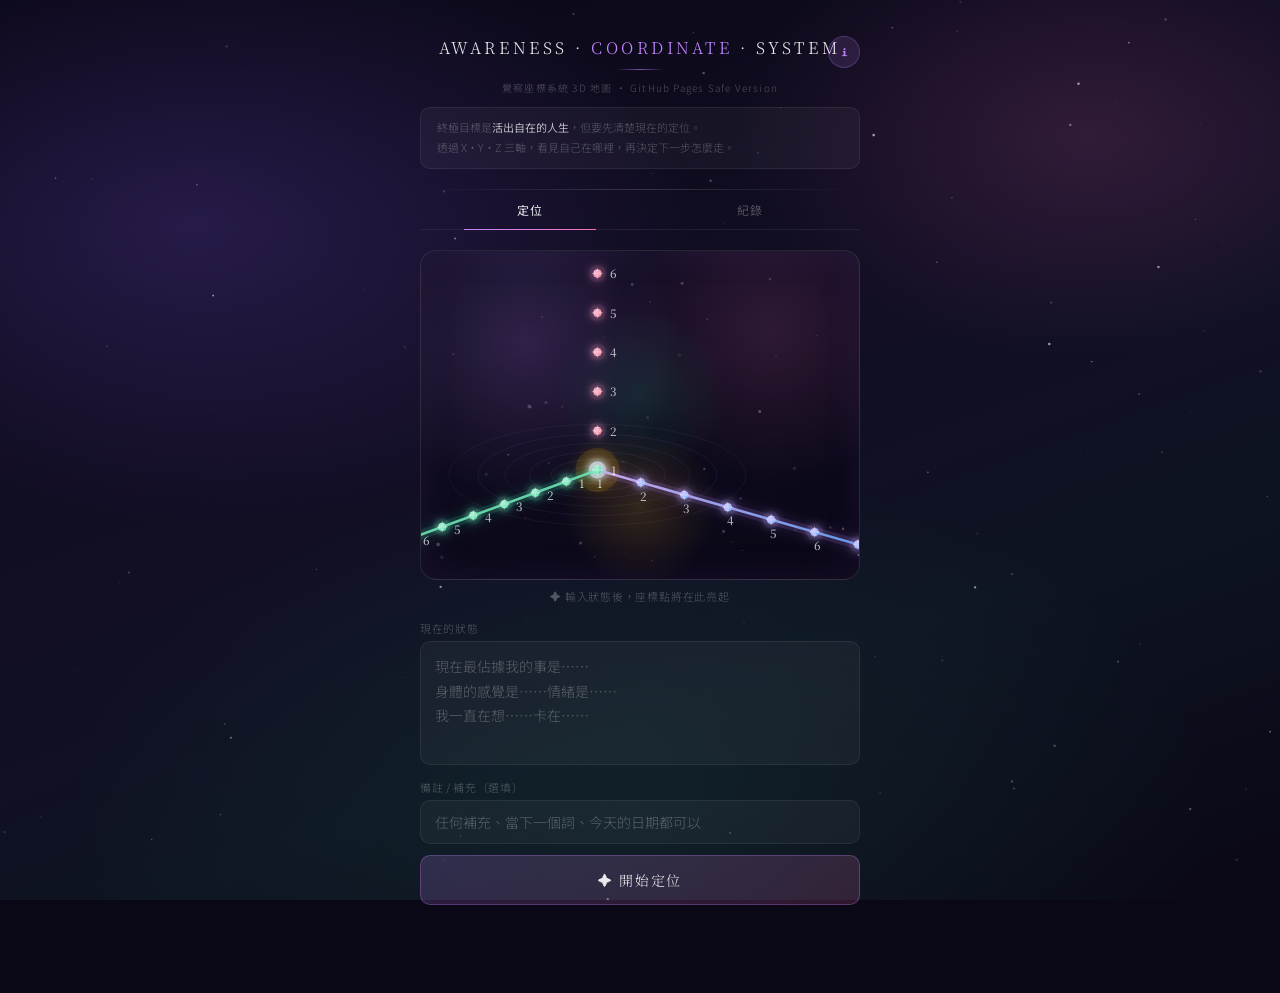
==== commit 6f4a88de: "Update awareness-v5.html" ====
--- a/awareness-v5.html
+++ b/awareness-v5.html
@@ -1,4 +1,4 @@
-  <!DOCTYPE html>
+<!DOCTYPE html>
 <html lang="zh-TW">
 <head>
 <meta charset="UTF-8">
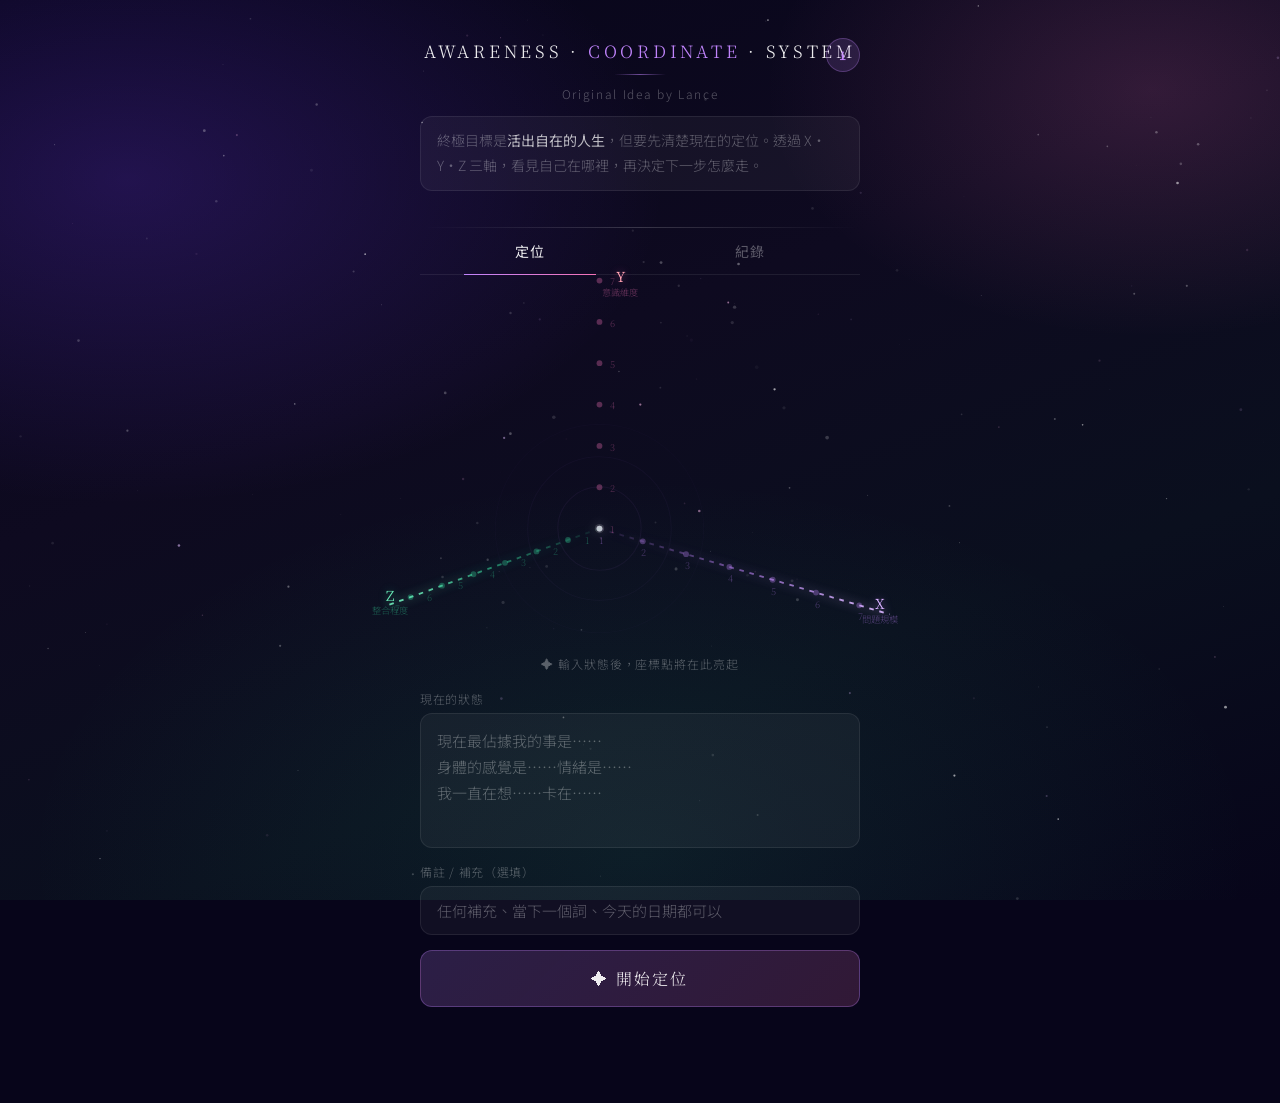
==== commit 0a522c7d: "Add files via upload" ====
--- a/awareness-v5.html
+++ b/awareness-v5.html
@@ -3,255 +3,264 @@
 <head>
 <meta charset="UTF-8">
 <meta name="viewport" content="width=device-width, initial-scale=1.0, maximum-scale=1.0, user-scalable=no">
-<title>覺察座標系統 3D 地圖</title>
+<title>Awareness Coordinate System</title>
 <link href="https://fonts.googleapis.com/css2?family=Noto+Serif+TC:wght@300;400;500&family=Noto+Sans+TC:wght@300;400;500&display=swap" rel="stylesheet">
 <style>
 *{box-sizing:border-box;margin:0;padding:0;-webkit-tap-highlight-color:transparent}
 :root{
-  --bg1:#0a0716;--bg2:#120e24;
+  --bg1:#07051a;--bg2:#100d26;
   --px:#c084fc;--py:#f472b6;--pz:#34d399;--gold:#fbbf24;--lav:#a78bfa;
-  --px-a:rgba(192,132,252,.13);--py-a:rgba(244,114,182,.13);--pz-a:rgba(52,211,153,.13);
-  --fg:rgba(255,255,255,.9);--fg2:rgba(255,255,255,.58);--fg3:rgba(255,255,255,.28);
-  --br:rgba(255,255,255,.07);--br2:rgba(255,255,255,.16);
-  --card:rgba(255,255,255,.04);--card2:rgba(255,255,255,.07);
+  --px-a:rgba(192,132,252,.14);--py-a:rgba(244,114,182,.14);--pz-a:rgba(52,211,153,.14);
+  --fg:rgba(255,255,255,.92);--fg2:rgba(255,255,255,.62);--fg3:rgba(255,255,255,.32);
+  --br:rgba(255,255,255,.08);--br2:rgba(255,255,255,.18);
+  --card:rgba(255,255,255,.045);--card2:rgba(255,255,255,.08);
+  --fs-xs:12px;--fs-sm:14px;--fs-base:15px;--fs-md:16px;--fs-lg:18px;--fs-xl:20px;
 }
 html,body{min-height:100vh;overflow-x:hidden}
-body{background:var(--bg1);color:var(--fg);font-family:'Noto Sans TC',sans-serif;font-weight:300}
+body{background:var(--bg1);color:var(--fg);font-family:'Noto Sans TC',sans-serif;font-weight:300;font-size:var(--fs-base)}
 body::before{content:'';position:fixed;inset:0;z-index:0;pointer-events:none;
   background:
-    radial-gradient(ellipse 65% 55% at 15% 25%,rgba(139,92,246,.2) 0%,transparent 60%),
-    radial-gradient(ellipse 50% 45% at 85% 15%,rgba(244,114,182,.14) 0%,transparent 55%),
-    radial-gradient(ellipse 75% 65% at 50% 90%,rgba(52,211,153,.08) 0%,transparent 60%),
-    linear-gradient(160deg,#0a0716 0%,#120e24 45%,#0e1422 70%,#0a0716 100%)}
+    radial-gradient(ellipse 70% 60% at 10% 20%,rgba(120,60,255,.22) 0%,transparent 60%),
+    radial-gradient(ellipse 55% 50% at 90% 10%,rgba(244,114,182,.16) 0%,transparent 55%),
+    radial-gradient(ellipse 80% 70% at 50% 95%,rgba(52,211,153,.09) 0%,transparent 60%),
+    linear-gradient(160deg,#07051a 0%,#0e0a20 40%,#0a0f1e 70%,#07051a 100%)}
 canvas#bgc{position:fixed;inset:0;z-index:0;pointer-events:none}
-.page{position:relative;z-index:1;max-width:480px;margin:0 auto;padding:0 0 88px}
+.page{position:relative;z-index:1;max-width:480px;margin:0 auto;padding:0 0 96px}
 
 /* ── HEADER ── */
-.hd{padding:36px 20px 20px;text-align:center;position:relative}
-.hd-main{font-family:'Noto Serif TC',serif;font-size:clamp(13px,4vw,16px);font-weight:300;letter-spacing:.22em;color:var(--fg);margin-bottom:6px;text-transform:uppercase}
+.hd{padding:38px 20px 20px;text-align:center;position:relative}
+.hd-main{font-family:'Noto Serif TC',serif;font-size:clamp(14px,4vw,17px);font-weight:300;letter-spacing:.22em;color:var(--fg);margin-bottom:8px;text-transform:uppercase;line-height:1.5}
 .hd-main em{color:var(--px);font-style:normal}
-.hd-divline{width:48px;height:1px;background:linear-gradient(90deg,transparent,var(--px),transparent);margin:10px auto;opacity:.6}
-.hd-credit{font-size:10px;color:var(--fg3);letter-spacing:.12em;margin-bottom:12px}
-.hd-desc{font-size:11px;color:var(--fg3);line-height:1.8;padding:10px 16px;border:1px solid var(--br);border-radius:10px;background:var(--card);text-align:left}
-.hd-desc strong{color:rgba(255,255,255,.7);font-weight:400}
-.info-btn{position:absolute;top:36px;right:20px;width:32px;height:32px;border-radius:50%;background:var(--px-a);border:1px solid rgba(192,132,252,.25);color:var(--px);font-size:14px;font-weight:500;cursor:pointer;display:flex;align-items:center;justify-content:center;transition:.2s}
-.info-btn:hover{background:rgba(192,132,252,.22)}
-
-.divider{height:1px;background:linear-gradient(90deg,transparent,var(--br2),transparent);margin:0 20px}
-
-/* ── TABS ── */
+.hd-divline{width:52px;height:1px;background:linear-gradient(90deg,transparent,var(--px),transparent);margin:10px auto;opacity:.55}
+.hd-credit{font-size:var(--fs-xs);color:var(--fg3);letter-spacing:.14em;margin-bottom:14px}
+.hd-desc{font-size:var(--fs-sm);color:var(--fg3);line-height:1.85;padding:11px 16px;border:1px solid var(--br);border-radius:12px;background:var(--card);text-align:left}
+.hd-desc strong{color:rgba(255,255,255,.72);font-weight:400}
+.info-btn{position:absolute;top:38px;right:20px;width:34px;height:34px;border-radius:50%;background:var(--px-a);border:1px solid rgba(192,132,252,.28);color:var(--px);font-size:15px;font-weight:500;cursor:pointer;display:flex;align-items:center;justify-content:center;transition:.2s}
+.info-btn:hover{background:rgba(192,132,252,.24)}
+
+/* ── AUTH BANNER ── */
+.auth-bar{margin:14px 20px 0;padding:12px 16px;border-radius:12px;font-size:var(--fs-xs);line-height:1.7}
+.auth-bar.need{background:rgba(251,191,36,.07);border:1px solid rgba(251,191,36,.2);color:rgba(251,191,36,.75)}
+.auth-bar.need a{color:var(--gold);text-decoration:underline}
+.auth-bar.ok{background:rgba(52,211,153,.07);border:1px solid rgba(52,211,153,.2);color:rgba(52,211,153,.85)}
+.auth-bar.hide{display:none}
+.google-btn{display:flex;align-items:center;gap:8px;margin-top:9px;padding:9px 14px;background:rgba(255,255,255,.08);border:1px solid rgba(255,255,255,.15);border-radius:9px;color:var(--fg);font-size:var(--fs-xs);cursor:pointer;transition:.15s;width:fit-content;font-family:'Noto Sans TC',sans-serif}
+.google-btn:hover{background:rgba(255,255,255,.14)}
+.google-btn svg{flex-shrink:0}
+.quota-bar{margin-top:7px;font-size:var(--fs-xs);color:var(--fg3)}
+.quota-used{display:inline-block;width:80px;height:4px;background:rgba(255,255,255,.1);border-radius:2px;vertical-align:middle;margin:0 5px;overflow:hidden}
+.quota-fill{height:100%;border-radius:2px;background:linear-gradient(90deg,var(--pz),var(--px));transition:width .4s}
+
+.divider{height:1px;background:linear-gradient(90deg,transparent,var(--br2),transparent);margin:16px 20px 0}
 .tabs{display:flex;border-bottom:1px solid var(--br);margin:0 20px}
-.tb{flex:1;padding:11px 0;background:none;border:none;color:var(--fg3);font-size:12px;cursor:pointer;position:relative;letter-spacing:.06em;font-family:'Noto Sans TC',sans-serif;transition:.2s}
+.tb{flex:1;padding:13px 0;background:none;border:none;color:var(--fg3);font-size:var(--fs-sm);cursor:pointer;position:relative;letter-spacing:.06em;font-family:'Noto Sans TC',sans-serif;transition:.2s}
 .tb.on{color:var(--fg)}
 .tb.on::after{content:'';position:absolute;bottom:-1px;left:20%;right:20%;height:1px;background:linear-gradient(90deg,var(--px),var(--py))}
-.sec{display:none;padding:20px 20px 0}
+.sec{display:none;padding:22px 20px 0}
 .sec.on{display:block}
 
 /* ── COORD DIAGRAM ── */
-.coord-wrap{width:100%;position:relative;margin-bottom:8px;border-radius:16px;overflow:hidden;border:1px solid rgba(255,255,255,.12);background:
-  radial-gradient(circle at 50% 78%,rgba(251,191,36,.16),transparent 23%),
-  radial-gradient(circle at 50% 44%,rgba(52,211,153,.12),transparent 30%),
-  radial-gradient(circle at 24% 28%,rgba(192,132,252,.18),transparent 38%),
-  radial-gradient(circle at 80% 24%,rgba(244,114,182,.14),transparent 36%),
-  linear-gradient(160deg,rgba(18,14,36,.92),rgba(10,7,22,.97));box-shadow:inset 0 0 42px rgba(192,132,252,.08)}
-#coord-svg{width:100%;display:block}
-.coord-hint{text-align:center;font-size:11px;color:var(--fg3);letter-spacing:.07em;margin-bottom:16px}
-@keyframes tw{0%,100%{opacity:.3}55%{opacity:.9}}
+.coord-wrap{width:100%;margin-bottom:10px;border-radius:16px;overflow:visible;background:transparent}
+#coord-svg{width:100%;display:block;overflow:visible}
+.coord-hint{text-align:center;font-size:var(--fs-xs);color:var(--fg3);letter-spacing:.08em;margin-bottom:18px}
+@keyframes tw{0%,100%{opacity:.3}55%{opacity:.88}}
 .coord-hint{animation:tw 3.5s ease-in-out infinite}
 
 /* ── INPUT ── */
-.fl{margin-bottom:9px}
-.fl-lbl{font-size:11px;color:var(--fg3);letter-spacing:.06em;margin-bottom:5px}
-textarea{width:100%;background:var(--card);border:1px solid var(--br);border-radius:10px;color:var(--fg);font-size:14px;font-weight:300;line-height:1.75;padding:12px 14px;outline:none;transition:.15s;caret-color:var(--px);font-family:'Noto Sans TC',sans-serif;resize:none;min-height:100px}
-input[type=text]{width:100%;background:var(--card);border:1px solid var(--br);border-radius:10px;color:var(--fg);font-size:14px;font-weight:300;padding:11px 14px;outline:none;transition:.15s;caret-color:var(--px);font-family:'Noto Sans TC',sans-serif}
-textarea::placeholder,input::placeholder{color:var(--fg3)}
-textarea:focus,input:focus{border-color:rgba(192,132,252,.36);background:rgba(255,255,255,.05)}
-.btn-go{width:100%;margin-top:2px;padding:14px;background:linear-gradient(135deg,rgba(192,132,252,.18),rgba(244,114,182,.16));border:1px solid rgba(192,132,252,.28);border-radius:10px;color:var(--fg);font-size:14px;letter-spacing:.12em;cursor:pointer;transition:.2s;font-family:'Noto Serif TC',serif;font-weight:300}
-.btn-go:hover{background:linear-gradient(135deg,rgba(192,132,252,.26),rgba(244,114,182,.22))}
+.fl{margin-bottom:11px}
+.fl-lbl{font-size:var(--fs-xs);color:var(--fg3);letter-spacing:.06em;margin-bottom:6px}
+textarea{width:100%;background:var(--card);border:1px solid var(--br);border-radius:12px;color:var(--fg);font-size:var(--fs-base);font-weight:300;line-height:1.75;padding:14px 16px;outline:none;transition:.15s;caret-color:var(--px);font-family:'Noto Sans TC',sans-serif;resize:none;min-height:108px}
+input[type=text]{width:100%;background:var(--card);border:1px solid var(--br);border-radius:12px;color:var(--fg);font-size:var(--fs-base);font-weight:300;padding:13px 16px;outline:none;transition:.15s;caret-color:var(--px);font-family:'Noto Sans TC',sans-serif}
+textarea::placeholder,input[type=text]::placeholder{color:var(--fg3)}
+textarea:focus,input[type=text]:focus{border-color:rgba(192,132,252,.4);background:rgba(255,255,255,.055)}
+.btn-go{width:100%;margin-top:4px;padding:16px;background:linear-gradient(135deg,rgba(192,132,252,.2),rgba(244,114,182,.18));border:1px solid rgba(192,132,252,.3);border-radius:12px;color:var(--fg);font-size:var(--fs-md);letter-spacing:.14em;cursor:pointer;transition:.2s;font-family:'Noto Serif TC',serif;font-weight:300}
+.btn-go:hover{background:linear-gradient(135deg,rgba(192,132,252,.3),rgba(244,114,182,.26))}
 .btn-go:active{transform:scale(.98)}
-.btn-go:disabled{opacity:.32;cursor:not-allowed}
-
-/* ── LOADING ── */
-.loading{display:none;text-align:center;padding:26px;color:var(--fg3);font-size:12px;letter-spacing:.06em}
+.btn-go:disabled{opacity:.3;cursor:not-allowed}
+
+.loading{display:none;text-align:center;padding:28px;color:var(--fg3);font-size:var(--fs-sm);letter-spacing:.06em}
 .loading.on{display:block}
-.ld{display:inline-block;width:5px;height:5px;border-radius:50%;margin:0 2px;animation:ldp 1.2s ease-in-out infinite}
+.ld{display:inline-block;width:6px;height:6px;border-radius:50%;margin:0 3px;animation:ldp 1.2s ease-in-out infinite}
 .ld:nth-child(1){background:var(--px)}.ld:nth-child(2){background:var(--py);animation-delay:.2s}.ld:nth-child(3){background:var(--pz);animation-delay:.4s}
 @keyframes ldp{0%,100%{opacity:.2;transform:scale(.8)}50%{opacity:1;transform:scale(1.2)}}
 
 /* ── RESULT ── */
 .result{display:none;padding:0 20px}
 .result.on{display:block}
-
-.axis-row{display:flex;gap:6px;margin-bottom:14px;flex-wrap:wrap}
-.ax-chip{display:flex;align-items:center;gap:5px;padding:5px 11px;border-radius:100px;font-size:12px;font-family:'Noto Serif TC',serif;border:1px solid}
-.ax-chip.xc{background:var(--px-a);border-color:rgba(192,132,252,.3);color:var(--px)}
-.ax-chip.yc{background:var(--py-a);border-color:rgba(244,114,182,.3);color:var(--py)}
-.ax-chip.zc{background:var(--pz-a);border-color:rgba(52,211,153,.3);color:var(--pz)}
-.ax-chip-sub{font-size:10px;opacity:.7;font-family:'Noto Sans TC',sans-serif}
-
-/* ── MAIN SITUATION CARD ── */
-.sit-card{border-radius:16px;overflow:hidden;margin-bottom:10px;border:1px solid rgba(192,132,252,.22);background:linear-gradient(145deg,rgba(192,132,252,.09),rgba(244,114,182,.05))}
-.sit-card-hd{padding:18px 18px 14px;cursor:pointer;display:flex;align-items:flex-start;gap:13px}
-.sit-emoji{font-size:26px;line-height:1;flex-shrink:0;margin-top:2px}
-.sit-hd-r{flex:1}
-.sit-label{font-size:10px;letter-spacing:.12em;color:var(--px);margin-bottom:4px}
-.sit-name{font-family:'Noto Serif TC',serif;font-size:18px;font-weight:300;margin-bottom:4px;line-height:1.2}
-.sit-match{font-size:11px;color:var(--fg3)}
-.sit-arr{font-size:11px;color:var(--fg3);margin-top:4px;transition:.2s;flex-shrink:0}
-.sit-card.open .sit-arr{transform:rotate(180deg)}
-.sit-body{display:none;padding:0 18px 18px;border-top:1px solid rgba(255,255,255,.07)}
-.sit-card.open .sit-body{display:block}
-.sit-desc{font-size:13px;color:var(--fg2);line-height:1.85;font-weight:300;margin:14px 0 14px}
-.insight-tabs{display:flex;gap:0;border:1px solid var(--br);border-radius:8px;overflow:hidden;margin-bottom:10px}
-.itab{flex:1;padding:8px 4px;background:none;border:none;color:var(--fg3);font-size:11px;cursor:pointer;transition:.15s;font-family:'Noto Sans TC',sans-serif;text-align:center;letter-spacing:.02em}
+.axis-row{display:flex;gap:7px;margin-bottom:16px;flex-wrap:wrap}
+.ax-chip{display:flex;align-items:center;gap:6px;padding:6px 13px;border-radius:100px;font-size:var(--fs-sm);font-family:'Noto Serif TC',serif;border:1px solid}
+.ax-chip strong{font-weight:400}
+.ax-chip.xc{background:var(--px-a);border-color:rgba(192,132,252,.32);color:var(--px)}
+.ax-chip.yc{background:var(--py-a);border-color:rgba(244,114,182,.32);color:var(--py)}
+.ax-chip.zc{background:var(--pz-a);border-color:rgba(52,211,153,.32);color:var(--pz)}
+.ax-chip-sub{font-size:11px;opacity:.7;font-family:'Noto Sans TC',sans-serif}
+
+/* ── MAIN CARD (from cards_db) ── */
+.main-card{border-radius:18px;overflow:hidden;margin-bottom:12px;border:1px solid rgba(192,132,252,.22);background:linear-gradient(145deg,rgba(192,132,252,.1),rgba(244,114,182,.055))}
+.main-card-hd{padding:20px 18px 16px;cursor:pointer;display:flex;align-items:flex-start;gap:14px}
+.card-coord-badge{font-family:'Noto Serif TC',serif;font-size:12px;padding:3px 10px;background:rgba(255,255,255,.06);border:1px solid var(--br2);border-radius:100px;white-space:nowrap;flex-shrink:0;margin-top:2px}
+.main-card-title-wrap{flex:1}
+.main-card-label{font-size:11px;letter-spacing:.13em;color:var(--px);margin-bottom:5px}
+.main-card-name{font-family:'Noto Serif TC',serif;font-size:var(--fs-xl);font-weight:300;margin-bottom:5px;line-height:1.2}
+.main-card-cue{font-size:var(--fs-xs);color:var(--fg3);line-height:1.6}
+.main-card-arr{font-size:12px;color:var(--fg3);margin-top:5px;transition:.2s;flex-shrink:0}
+.main-card.open .main-card-arr{transform:rotate(180deg)}
+.main-card-body{display:none;padding:0 18px 18px;border-top:1px solid rgba(255,255,255,.07)}
+.main-card.open .main-card-body{display:block}
+
+/* insight tabs inside card */
+.insight-tabs{display:flex;gap:0;border:1px solid var(--br);border-radius:10px;overflow:hidden;margin:14px 0 10px}
+.itab{flex:1;padding:9px 4px;background:none;border:none;color:var(--fg3);font-size:var(--fs-sm);cursor:pointer;transition:.15s;font-family:'Noto Sans TC',sans-serif;text-align:center;letter-spacing:.02em}
 .itab.on{color:var(--fg);background:rgba(255,255,255,.07)}
 .insight-panel{display:none}.insight-panel.on{display:block}
-.insight-note{padding:7px 11px;font-size:12px;line-height:1.55;border-left:2px solid;margin-bottom:8px}
+.insight-note{padding:8px 12px;font-size:var(--fs-sm);line-height:1.6;border-left:2px solid;margin-bottom:9px;border-radius:0 6px 6px 0}
 .in-x{background:var(--px-a);border-color:var(--px);color:rgba(192,132,252,.9)}
 .in-y{background:var(--py-a);border-color:var(--py);color:rgba(244,114,182,.9)}
 .in-z{background:var(--pz-a);border-color:var(--pz);color:rgba(52,211,153,.9)}
-.insight-text{font-size:13px;color:var(--fg2);line-height:1.85;font-weight:300;padding-bottom:10px}
-.today-box{padding:12px 14px;background:rgba(251,191,36,.07);border:1px solid rgba(251,191,36,.18);border-radius:10px;font-size:13px;color:var(--gold);line-height:1.65;margin-bottom:8px}
+.insight-text{font-size:var(--fs-sm);color:var(--fg2);line-height:1.9;font-weight:300;padding-bottom:10px}
+/* card insight from db */
+.card-insight-box{font-size:var(--fs-sm);color:var(--fg2);line-height:1.9;font-weight:300;padding:12px 0 10px}
+/* today action */
+.today-box{padding:13px 15px;background:rgba(251,191,36,.08);border:1px solid rgba(251,191,36,.2);border-radius:12px;font-size:var(--fs-sm);color:var(--gold);line-height:1.7;margin-bottom:9px}
 .today-box::before{content:'今天 → ';opacity:.7}
-.today-remind{font-size:12px;color:var(--fg3);line-height:1.65;font-style:italic}
-
-/* sub tag */
-.sub-wrap{margin-bottom:14px}
-.sub-lbl{font-size:10px;letter-spacing:.1em;color:var(--fg3);margin-bottom:7px}
-.sub-tags{display:flex;gap:6px;flex-wrap:wrap}
-.sub-tag{padding:5px 12px;border-radius:100px;background:var(--card);border:1px solid var(--br);font-size:12px;color:var(--fg3);cursor:pointer;transition:.15s;display:flex;align-items:center;gap:5px}
+.today-remind{font-size:var(--fs-xs);color:var(--fg3);line-height:1.7;font-style:italic}
+
+/* sub tags */
+.sub-wrap{margin-bottom:16px}
+.sub-lbl{font-size:11px;letter-spacing:.1em;color:var(--fg3);margin-bottom:8px}
+.sub-tags{display:flex;gap:7px;flex-wrap:wrap;margin-bottom:10px}
+.sub-tag{padding:6px 13px;border-radius:100px;background:var(--card);border:1px solid var(--br);font-size:var(--fs-sm);color:var(--fg3);cursor:pointer;transition:.15s;display:flex;align-items:center;gap:5px}
 .sub-tag:hover{background:var(--card2);color:var(--fg2);border-color:var(--br2)}
-.sub-tag-score{font-size:10px;opacity:.55}
-/* sub extended (AI思考) */
-.sub-extended{margin-top:10px;padding:12px 14px;background:rgba(167,139,250,.07);border:1px solid rgba(167,139,250,.15);border-radius:10px;font-size:12px;color:rgba(167,139,250,.85);line-height:1.75}
-.sub-extended-lbl{font-size:10px;letter-spacing:.1em;color:var(--lav);margin-bottom:6px;opacity:.8}
+.sub-tag-score{font-size:11px;opacity:.55}
+.sub-extended{padding:13px 15px;background:rgba(167,139,250,.07);border:1px solid rgba(167,139,250,.16);border-radius:12px;font-size:var(--fs-sm);color:rgba(167,139,250,.88);line-height:1.85}
+.sub-extended-lbl{font-size:11px;letter-spacing:.1em;color:var(--lav);margin-bottom:7px;opacity:.82}
 
 /* 身心靈 */
-.sg-title{font-size:10px;letter-spacing:.1em;color:var(--fg3);margin:4px 0 8px}
-.sg-row{display:flex;flex-direction:column;gap:8px;margin-bottom:12px}
-.sgc{background:var(--card);border:1px solid var(--br);border-radius:12px;overflow:hidden;cursor:pointer;transition:.15s}
+.sg-title{font-size:11px;letter-spacing:.1em;color:var(--fg3);margin:6px 0 10px}
+.sg-row{display:flex;flex-direction:column;gap:9px;margin-bottom:14px}
+.sgc{background:var(--card);border:1px solid var(--br);border-radius:14px;overflow:hidden;cursor:pointer;transition:.15s}
 .sgc:hover{background:var(--card2)}
-.sgc-hd{display:flex;align-items:center;gap:9px;padding:12px 14px}
-.sg-ico{width:28px;height:28px;border-radius:50%;display:flex;align-items:center;justify-content:center;font-size:13px;flex-shrink:0}
-.sgc-ttl{font-size:13px;color:var(--fg2);flex:1}
-.sgc-arr{font-size:10px;color:var(--fg3);transition:.2s}
+.sgc-hd{display:flex;align-items:center;gap:10px;padding:14px 16px}
+.sg-ico{width:30px;height:30px;border-radius:50%;display:flex;align-items:center;justify-content:center;font-size:14px;flex-shrink:0}
+.sgc-ttl{font-size:var(--fs-base);color:var(--fg2);flex:1}
+.sgc-arr{font-size:11px;color:var(--fg3);transition:.2s}
 .sgc.open .sgc-arr{transform:rotate(180deg)}
-.sgc-body{display:none;padding:0 14px 12px;border-top:1px solid var(--br)}
+.sgc-body{display:none;padding:0 16px 14px;border-top:1px solid var(--br)}
 .sgc.open .sgc-body{display:block}
-.sgc-body p{font-size:13px;color:var(--fg2);line-height:1.85;font-weight:300;padding-top:10px}
-
-.btn-g{width:100%;padding:11px;background:none;border:1px solid var(--br);border-radius:10px;color:var(--fg3);font-size:12px;cursor:pointer;transition:.15s;font-family:'Noto Sans TC',sans-serif;letter-spacing:.05em;margin-top:6px}
+.sgc-body p{font-size:var(--fs-sm);color:var(--fg2);line-height:1.9;font-weight:300;padding-top:12px}
+
+.btn-g{width:100%;padding:13px;background:none;border:1px solid var(--br);border-radius:12px;color:var(--fg3);font-size:var(--fs-sm);cursor:pointer;transition:.15s;font-family:'Noto Sans TC',sans-serif;letter-spacing:.05em;margin-top:7px}
 .btn-g:hover{border-color:var(--br2);color:var(--fg2)}
 
 /* ── HISTORY ── */
-.hist-empty{text-align:center;padding:48px 0;color:var(--fg3);font-size:13px;line-height:1.9}
-.hl{display:flex;flex-direction:column;gap:9px}
-.hi{background:var(--card);border:1px solid var(--br);border-radius:12px;padding:13px 15px;cursor:pointer;transition:.15s}
+.hist-empty{text-align:center;padding:52px 0;color:var(--fg3);font-size:var(--fs-sm);line-height:1.9}
+.hl{display:flex;flex-direction:column;gap:10px}
+.hi{background:var(--card);border:1px solid var(--br);border-radius:14px;padding:15px 16px;cursor:pointer;transition:.15s}
 .hi:hover{background:var(--card2)}
-.hi-meta{display:flex;justify-content:space-between;align-items:center;margin-bottom:6px}
-.hi-date{font-size:11px;color:var(--fg3)}
-.hi-coords{display:flex;gap:5px;font-size:12px;font-family:'Noto Serif TC',serif;align-items:center}
-.hi-del{background:none;border:none;color:var(--fg3);font-size:14px;cursor:pointer;padding:0 3px;line-height:1;transition:.15s}
+.hi-meta{display:flex;justify-content:space-between;align-items:center;margin-bottom:7px}
+.hi-date{font-size:var(--fs-xs);color:var(--fg3)}
+.hi-coords{display:flex;gap:6px;font-size:var(--fs-sm);font-family:'Noto Serif TC',serif;align-items:center}
+.hi-del{background:none;border:none;color:var(--fg3);font-size:16px;cursor:pointer;padding:0 3px;line-height:1;transition:.15s}
 .hi-del:hover{color:#f87171}
-.hi-txt{font-size:12px;color:var(--fg3);line-height:1.6;display:-webkit-box;-webkit-line-clamp:2;-webkit-box-orient:vertical;overflow:hidden}
-.hi-note{font-size:11px;color:var(--fg3);margin-top:3px;font-style:italic;opacity:.6}
-.bx{color:var(--px)}.by{color:var(--py)}.bz{color:var(--pz)}.sep{color:var(--fg3);font-size:10px}
+.hi-txt{font-size:var(--fs-sm);color:var(--fg3);line-height:1.65;display:-webkit-box;-webkit-line-clamp:2;-webkit-box-orient:vertical;overflow:hidden}
+.hi-note{font-size:var(--fs-xs);color:var(--fg3);margin-top:4px;font-style:italic;opacity:.62}
+.bx{color:var(--px)}.by{color:var(--py)}.bz{color:var(--pz)}
 
 /* ── INFO MODAL ── */
-.modal-wrap{display:none;position:fixed;inset:0;z-index:200;align-items:flex-end;justify-content:center;background:rgba(0,0,0,.65);backdrop-filter:blur(6px)}
+.modal-wrap{display:none;position:fixed;inset:0;z-index:200;align-items:flex-end;justify-content:center;background:rgba(0,0,0,.68);backdrop-filter:blur(7px)}
 .modal-wrap.on{display:flex}
-.modal{background:linear-gradient(160deg,#1c1540,#130f28);border:1px solid var(--br2);border-radius:24px 24px 0 0;padding:22px 20px 40px;width:100%;max-width:480px;max-height:88vh;overflow-y:auto}
+.modal{background:linear-gradient(160deg,#1a1240,#100d26);border:1px solid var(--br2);border-radius:24px 24px 0 0;padding:24px 20px 44px;width:100%;max-width:480px;max-height:90vh;overflow-y:auto}
 @keyframes sUp{from{transform:translateY(100%)}to{transform:translateY(0)}}
 .modal-wrap.on .modal{animation:sUp .28s cubic-bezier(.16,1,.3,1)}
-.mpill{width:34px;height:4px;background:var(--br2);border-radius:2px;margin:0 auto 18px}
-.mttl{font-family:'Noto Serif TC',serif;font-size:17px;font-weight:300;letter-spacing:.08em;margin-bottom:6px;text-align:center}
-.m-sub{font-size:11px;color:var(--fg3);text-align:center;margin-bottom:20px;line-height:1.7}
-.ax-sec{margin-bottom:24px}
-.ax-sec-hd{display:flex;align-items:center;gap:8px;margin-bottom:8px}
-.ax-bdg{padding:3px 10px;border-radius:100px;font-size:11px;font-family:'Noto Serif TC',serif;letter-spacing:.04em}
-.abx{background:var(--px-a);color:var(--px);border:1px solid rgba(192,132,252,.2)}
-.aby{background:var(--py-a);color:var(--py);border:1px solid rgba(244,114,182,.2)}
-.abz{background:var(--pz-a);color:var(--pz);border:1px solid rgba(52,211,153,.2)}
-.ax-sub{font-size:11px;color:var(--fg3)}
-.ax-desc{font-size:12px;color:var(--fg3);line-height:1.75;margin-bottom:12px}
-.lvl-list{display:flex;flex-direction:column;gap:4px}
-.lvl{display:flex;gap:9px;padding:8px 10px;background:var(--card);border-radius:8px;align-items:flex-start}
-.lvl-n{font-family:'Noto Serif TC',serif;font-size:12px;width:14px;flex-shrink:0;margin-top:1px}
-.lvl-x .lvl-n{color:var(--px)}.lvl-y .lvl-n{color:var(--py)}.lvl-z .lvl-n{color:var(--pz)}
-.lvl-nm{font-size:12px;font-weight:400;margin-bottom:2px}
-.lvl-ds{font-size:11px;color:var(--fg3);line-height:1.55}
-.lvl-ex{font-size:11px;color:var(--fg3);opacity:.65;margin-top:2px;font-style:italic}
-/* step list for Z */
-.step-list{display:flex;flex-direction:column;gap:6px;margin-top:10px}
-.step{padding:10px 12px;background:var(--card);border-radius:9px;border-left:2px solid var(--pz)}
-.step-n{font-size:10px;letter-spacing:.1em;color:var(--pz);margin-bottom:4px}
-.step-ttl{font-size:12px;font-weight:400;margin-bottom:4px}
-.step-body{font-size:11px;color:var(--fg3);line-height:1.65}
-/* x table */
-.x-table{width:100%;border-collapse:collapse;margin-top:10px;font-size:11px}
-.x-table th{text-align:left;padding:6px 8px;color:var(--fg3);font-weight:400;border-bottom:1px solid var(--br);letter-spacing:.04em}
-.x-table td{padding:7px 8px;border-bottom:1px solid var(--br);color:var(--fg3);line-height:1.55;vertical-align:top}
+.mpill{width:36px;height:4px;background:var(--br2);border-radius:2px;margin:0 auto 20px}
+.mttl{font-family:'Noto Serif TC',serif;font-size:18px;font-weight:300;letter-spacing:.08em;margin-bottom:6px;text-align:center}
+.m-sub{font-size:var(--fs-sm);color:var(--fg3);text-align:center;margin-bottom:22px;line-height:1.75}
+.ax-sec{margin-bottom:26px}
+.ax-sec-hd{display:flex;align-items:center;gap:9px;margin-bottom:10px}
+.ax-bdg{padding:4px 12px;border-radius:100px;font-size:12px;font-family:'Noto Serif TC',serif;letter-spacing:.04em}
+.abx{background:var(--px-a);color:var(--px);border:1px solid rgba(192,132,252,.22)}
+.aby{background:var(--py-a);color:var(--py);border:1px solid rgba(244,114,182,.22)}
+.abz{background:var(--pz-a);color:var(--pz);border:1px solid rgba(52,211,153,.22)}
+.ax-sub{font-size:var(--fs-xs);color:var(--fg3)}
+.ax-desc{font-size:var(--fs-sm);color:var(--fg3);line-height:1.8;margin-bottom:13px}
+.x-table{width:100%;border-collapse:collapse;margin-top:8px;font-size:var(--fs-xs)}
+.x-table th{text-align:left;padding:7px 8px;color:var(--fg3);font-weight:400;border-bottom:1px solid var(--br);letter-spacing:.04em}
+.x-table td{padding:8px 8px;border-bottom:1px solid var(--br);color:var(--fg3);line-height:1.6;vertical-align:top}
 .x-table td:first-child{color:var(--px);font-weight:400;white-space:nowrap}
-/* y dimension examples */
-.dim-list{display:flex;flex-direction:column;gap:5px;margin-top:10px}
-.dim{padding:9px 11px;background:var(--card);border-radius:8px;border-left:2px solid var(--py)}
-.dim-n{font-size:10px;color:var(--py);letter-spacing:.06em;margin-bottom:3px}
-.dim-body{font-size:11px;color:var(--fg3);line-height:1.6}
-.disc{margin-top:18px;padding:13px;background:rgba(251,191,36,.05);border:1px solid rgba(251,191,36,.13);border-radius:12px}
-.disc-hd{display:flex;align-items:center;gap:8px;margin-bottom:8px}
-.warn-ico{width:26px;height:26px;border-radius:50%;background:rgba(251,191,36,.1);border:1px solid rgba(251,191,36,.22);display:flex;align-items:center;justify-content:center;font-size:13px;color:var(--gold);font-weight:700;flex-shrink:0}
-.disc-ttl{font-size:13px;color:var(--gold)}
-.disc-body{font-size:12px;color:rgba(251,191,36,.55);line-height:1.75}
-.m-close{width:100%;padding:11px;background:rgba(255,255,255,.05);border:1px solid var(--br);border-radius:9px;color:var(--fg2);font-size:13px;cursor:pointer;margin-top:18px;font-family:'Noto Sans TC',sans-serif;transition:.15s}
-.m-close:hover{background:rgba(255,255,255,.09)}
+.dim-list{display:flex;flex-direction:column;gap:6px;margin-top:8px}
+.dim{padding:10px 13px;background:var(--card);border-radius:10px;border-left:2px solid var(--py)}
+.dim-n{font-size:11px;color:var(--py);letter-spacing:.06em;margin-bottom:4px}
+.dim-body{font-size:var(--fs-xs);color:var(--fg3);line-height:1.65}
+.step-list{display:flex;flex-direction:column;gap:7px;margin-top:8px}
+.step{padding:11px 13px;background:var(--card);border-radius:10px;border-left:2px solid var(--pz)}
+.step-n{font-size:11px;letter-spacing:.1em;color:var(--pz);margin-bottom:4px}
+.step-ttl{font-size:var(--fs-sm);font-weight:400;margin-bottom:5px}
+.step-body{font-size:var(--fs-xs);color:var(--fg3);line-height:1.7}
+.disc{margin-top:20px;padding:14px;background:rgba(251,191,36,.06);border:1px solid rgba(251,191,36,.15);border-radius:14px}
+.disc-hd{display:flex;align-items:center;gap:9px;margin-bottom:9px}
+.warn-ico{width:28px;height:28px;border-radius:50%;background:rgba(251,191,36,.12);border:1px solid rgba(251,191,36,.25);display:flex;align-items:center;justify-content:center;font-size:14px;color:var(--gold);font-weight:700;flex-shrink:0}
+.disc-ttl{font-size:var(--fs-sm);color:var(--gold)}
+.disc-body{font-size:var(--fs-xs);color:rgba(251,191,36,.58);line-height:1.8}
+.m-close{width:100%;padding:13px;background:rgba(255,255,255,.06);border:1px solid var(--br);border-radius:10px;color:var(--fg2);font-size:var(--fs-sm);cursor:pointer;margin-top:20px;font-family:'Noto Sans TC',sans-serif;transition:.15s}
+.m-close:hover{background:rgba(255,255,255,.1)}
 
 /* ── STAR POPUP ── */
-.sm-wrap{display:none;position:fixed;inset:0;z-index:150;align-items:center;justify-content:center;background:rgba(0,0,0,.5);backdrop-filter:blur(4px);padding:20px}
+.sm-wrap{display:none;position:fixed;inset:0;z-index:150;align-items:center;justify-content:center;background:rgba(0,0,0,.55);backdrop-filter:blur(5px);padding:22px}
 .sm-wrap.on{display:flex}
-.sm{background:linear-gradient(160deg,#1c1540,#130f28);border:1px solid var(--br2);border-radius:18px;padding:20px;width:min(310px,100%)}
-@keyframes fiS{from{opacity:0;transform:scale(.93)}to{opacity:1;transform:scale(1)}}
+.sm{background:linear-gradient(160deg,#1a1240,#100d26);border:1px solid var(--br2);border-radius:20px;padding:22px;width:min(320px,100%)}
+@keyframes fiS{from{opacity:0;transform:scale(.92)}to{opacity:1;transform:scale(1)}}
 .sm-wrap.on .sm{animation:fiS .18s ease}
-.sm-t{font-size:14px;font-family:'Noto Serif TC',serif;margin-bottom:8px}
-.sm-b{font-size:13px;color:var(--fg2);line-height:1.8;white-space:pre-line}
-.sm-cl{margin-top:14px;width:100%;padding:9px;background:rgba(255,255,255,.06);border:none;border-radius:8px;color:var(--fg2);font-size:12px;cursor:pointer;font-family:'Noto Sans TC',sans-serif}
+.sm-t{font-size:var(--fs-base);font-family:'Noto Serif TC',serif;margin-bottom:9px}
+.sm-b{font-size:var(--fs-sm);color:var(--fg2);line-height:1.85;white-space:pre-line}
+.sm-cl{margin-top:16px;width:100%;padding:10px;background:rgba(255,255,255,.07);border:none;border-radius:9px;color:var(--fg2);font-size:var(--fs-sm);cursor:pointer;font-family:'Noto Sans TC',sans-serif}
 
 /* BOT NAV */
-.bot-nav{display:none;position:fixed;bottom:0;left:0;right:0;background:rgba(10,7,22,.93);backdrop-filter:blur(16px);border-top:1px solid var(--br);padding:9px 0 max(9px,env(safe-area-inset-bottom));z-index:100;justify-content:space-around}
-@media(max-width:480px){.bot-nav{display:flex}.tabs{display:none}.page{padding-bottom:72px}}
-.nav-btn{display:flex;flex-direction:column;align-items:center;gap:3px;background:none;border:none;color:var(--fg3);font-size:10px;cursor:pointer;padding:5px 24px;transition:.15s;font-family:'Noto Sans TC',sans-serif;letter-spacing:.04em}
+.bot-nav{display:none;position:fixed;bottom:0;left:0;right:0;background:rgba(7,5,26,.94);backdrop-filter:blur(18px);border-top:1px solid var(--br);padding:10px 0 max(10px,env(safe-area-inset-bottom));z-index:100;justify-content:space-around}
+@media(max-width:480px){.bot-nav{display:flex}.tabs{display:none}.page{padding-bottom:76px}}
+.nav-btn{display:flex;flex-direction:column;align-items:center;gap:3px;background:none;border:none;color:var(--fg3);font-size:11px;cursor:pointer;padding:6px 26px;transition:.15s;font-family:'Noto Sans TC',sans-serif;letter-spacing:.04em}
 .nav-btn.on{color:var(--fg)}
-.nav-ico{font-size:17px;margin-bottom:1px}
-
-@keyframes fu{from{opacity:0;transform:translateY(8px)}to{opacity:1;transform:translateY(0)}}
-.anim{animation:fu .32s ease both}
+.nav-ico{font-size:19px;margin-bottom:1px}
+
+@keyframes fu{from{opacity:0;transform:translateY(9px)}to{opacity:1;transform:translateY(0)}}
+.anim{animation:fu .33s ease both}
 </style>
 </head>
 <body>
 <canvas id="bgc"></canvas>
 <div class="page">
 
-<!-- HEADER -->
 <div class="hd">
   <button class="info-btn" onclick="openInfo()">ℹ</button>
   <div class="hd-main">AWARENESS · <em>COORDINATE</em> · SYSTEM</div>
   <div class="hd-divline"></div>
-  <div class="hd-credit">覺察座標系統 3D 地圖 · GitHub Pages Safe Version</div>
-  <div class="hd-desc">終極目標是<strong>活出自在的人生</strong>，但要先清楚現在的定位。<br>透過 X・Y・Z 三軸，看見自己在哪裡，再決定下一步怎麼走。</div>
+  <div class="hd-credit">Original Idea by Lance</div>
+  <div class="hd-desc">終極目標是<strong>活出自在的人生</strong>，但要先清楚現在的定位。透過 X・Y・Z 三軸，看見自己在哪裡，再決定下一步怎麼走。</div>
 </div>
+
+<!-- AUTH / QUOTA BAR -->
+<div class="auth-bar hide" id="auth-bar">
+  <span id="auth-bar-text"></span>
+  <button class="google-btn" id="google-btn" onclick="signInGoogle()" style="display:none">
+    <svg width="16" height="16" viewBox="0 0 24 24"><path fill="#4285F4" d="M22.56 12.25c0-.78-.07-1.53-.2-2.25H12v4.26h5.92c-.26 1.37-1.04 2.53-2.21 3.31v2.77h3.57c2.08-1.92 3.28-4.74 3.28-8.09z"/><path fill="#34A853" d="M12 23c2.97 0 5.46-.98 7.28-2.66l-3.57-2.77c-.98.66-2.23 1.06-3.71 1.06-2.86 0-5.29-1.93-6.16-4.53H2.18v2.84C3.99 20.53 7.7 23 12 23z"/><path fill="#FBBC05" d="M5.84 14.09c-.22-.66-.35-1.36-.35-2.09s.13-1.43.35-2.09V7.07H2.18C1.43 8.55 1 10.22 1 12s.43 3.45 1.18 4.93l3.66-2.84z"/><path fill="#EA4335" d="M12 5.38c1.62 0 3.06.56 4.21 1.64l3.15-3.15C17.45 2.09 14.97 1 12 1 7.7 1 3.99 3.47 2.18 7.07l3.66 2.84c.87-2.6 3.3-4.53 6.16-4.53z"/></svg>
+    用 Google 帳號登入，使用自己的額度
+  </button>
+  <div class="quota-bar" id="quota-bar" style="display:none">
+    今日免費額度 <span class="quota-used"><span class="quota-fill" id="quota-fill"></span></span>
+    <span id="quota-txt"></span>
+  </div>
+</div>
+
 <div class="divider"></div>
-
 <div class="tabs">
   <button class="tb on" id="tb-loc" onclick="tab('loc')">定位</button>
   <button class="tb" id="tb-his" onclick="tab('his')">紀錄</button>
 </div>
 
 <div class="sec on" id="sec-loc">
-  <!-- COORD DIAGRAM -->
   <div class="coord-wrap">
-    <svg id="coord-svg" viewBox="0 0 360 270" xmlns="http://www.w3.org/2000/svg"></svg>
+    <svg id="coord-svg" viewBox="0 0 380 300" xmlns="http://www.w3.org/2000/svg" style="overflow:visible"></svg>
   </div>
   <div class="coord-hint" id="coord-hint">✦ 輸入狀態後，座標點將在此亮起</div>
-
   <div class="fl">
     <div class="fl-lbl">現在的狀態</div>
     <textarea id="inp" placeholder="現在最佔據我的事是……&#10;身體的感覺是……情緒是……&#10;我一直在想……卡在……" rows="4"></textarea>
@@ -263,9 +272,8 @@
   <button class="btn-go" id="btn-go" onclick="go()">✦ 開始定位</button>
 </div>
 
-<div class="loading" id="loading"><div style="margin-bottom:10px"><span class="ld"></span><span class="ld"></span><span class="ld"></span></div>掃描座標中</div>
-
-<!-- RESULT -->
+<div class="loading" id="loading"><div style="margin-bottom:12px"><span class="ld"></span><span class="ld"></span><span class="ld"></span></div>掃描座標中</div>
+
 <div class="result" id="result">
   <div class="axis-row" id="axis-row"></div>
   <div id="sit-main"></div>
@@ -292,9 +300,7 @@
 <div class="modal">
   <div class="mpill"></div>
   <div class="mttl">覺察座標系統</div>
-  <div class="m-sub">終極目標是活出自在的人生。<br>先看清現在的位置，再決定下一步。</div>
-
-  <!-- X AXIS -->
+  <div class="m-sub">終極目標是活出自在的人生。先看清現在的位置，再決定下一步。</div>
   <div class="ax-sec">
     <div class="ax-sec-hd"><span class="ax-bdg abx">X 軸</span><span class="ax-sub">問題規模（你把事情放多大的脈絡裡看）</span></div>
     <div class="ax-desc">問題規模 = 你把一件事放在多大的脈絡裡理解，以及你打算用多大的層級去處理它。</div>
@@ -309,84 +315,408 @@
       <tr><td>7 存在哲學</td><td>人為何痛苦？我為何活？</td><td>自由、意義、靈魂</td></tr>
     </table>
   </div>
-
-  <!-- Y AXIS -->
   <div class="ax-sec">
     <div class="ax-sec-hd"><span class="ax-bdg aby">Y 軸</span><span class="ax-sub">意識維度（你用什麼視角理解事情）</span></div>
     <div class="ax-desc">以「你與主管互動」為例，看不同維度如何看同一件事。</div>
     <div class="dim-list">
       <div class="dim"><div class="dim-n">1D · 單一當下</div><div class="dim-body">主管問我。我很怕。我想逃。只有當下感受，沒有前因後果。</div></div>
       <div class="dim"><div class="dim-n">2D · 二元對立</div><div class="dim-body">他是壓迫者，我是被壓迫的人。不是他錯就是我爛，不是反抗就是服從。</div></div>
-      <div class="dim"><div class="dim-n">3D · 因果連結</div><div class="dim-body">因為他一直追問，所以我被觸發。因為過去有被權威壓迫的經驗，我現在會凍結。「我有一個反應模式。」</div></div>
-      <div class="dim"><div class="dim-n">4D · 探索核心</div><div class="dim-body">這不只是主管。這是我面對權威、審判、自我價值的核心課題。但危險是一直分析核心，卻不知道實際要怎麼回話。</div></div>
+      <div class="dim"><div class="dim-n">3D · 因果連結</div><div class="dim-body">因為他一直追問，所以我被觸發。因為過去有被權威壓迫的經驗，我現在會凍結。</div></div>
+      <div class="dim"><div class="dim-n">4D · 探索核心</div><div class="dim-body">這是我面對權威、審判、自我價值的核心課題。但一直分析核心，卻不知道實際要怎麼回話，也是陷阱。</div></div>
       <div class="dim"><div class="dim-n">5D · 主動創造</div><div class="dim-body">我開始主動設計：事前整理狀態、主動回報進度、用句子保護自己。從「被發生」轉成「主動設計」。</div></div>
       <div class="dim"><div class="dim-n">6D · 系統整合</div><div class="dim-body">主管壓力 → 睡眠變差 → 沒力準備面試 → 金錢焦慮 → 更不敢離職 → 更討厭主管。看見整個系統循環。</div></div>
       <div class="dim"><div class="dim-n">7D · 意義洞見</div><div class="dim-body">「我的課題不是打敗主管，而是在權威面前仍然站回自己。」精準命名課題，然後回到現實行動。</div></div>
     </div>
   </div>
-
-  <!-- Z AXIS -->
   <div class="ax-sec">
     <div class="ax-sec-hd"><span class="ax-bdg abz">Z 軸</span><span class="ax-sub">整合程度（與自己和解，到哪一步）</span></div>
     <div class="ax-desc">整合不是「我都沒錯」，而是溫柔地看見自己，然後做出新的選擇。</div>
     <div class="step-list">
-      <div class="step"><div class="step-n">STEP 1 · Z1-2</div><div class="step-ttl">承認事實</div><div class="step-body">不是美化自己，也不是罵自己。「我最近真的很累。」「我有時候會熬夜逃避。」我不再假裝自己沒事。</div></div>
-      <div class="step"><div class="step-n">STEP 2 · Z2-3</div><div class="step-ttl">停止人格審判</div><div class="step-body">不再說「我怎麼又這樣」。改成：「這是一個反應，不是我的全部。」「這是我現在的狀態，不是我這個人的價值。」</div></div>
-      <div class="step"><div class="step-n">STEP 3 · Z3-4</div><div class="step-ttl">看見保護機制</div><div class="step-body">熬夜不是單純墮落，它可能在保護：我不想面對明天、我想拿回自主權、我白天太壓抑。看見壞習慣背後其實有需求。</div></div>
-      <div class="step"><div class="step-n">STEP 4 · Z4-5</div><div class="step-ttl">溫柔但不放任</div><div class="step-body">和解不是「我有原因，所以繼續這樣」。真正的和解是：我理解你為什麼這樣，但我不會讓你繼續傷害我。</div></div>
-      <div class="step"><div class="step-n">STEP 5 · Z5-7</div><div class="step-ttl">做一個小的新選擇</div><div class="step-body">不是一次變成理想版本。「今晚 1:00 前上床。」「主管問我時先說我確認一下。」「這週更新一次帳戶。」用行動重新支持自己。</div></div>
+      <div class="step"><div class="step-n">STEP 1 · Z1–2</div><div class="step-ttl">承認事實</div><div class="step-body">不是美化自己，也不是罵自己。「我最近真的很累。」我不再假裝自己沒事。</div></div>
+      <div class="step"><div class="step-n">STEP 2 · Z2–3</div><div class="step-ttl">停止人格審判</div><div class="step-body">不再說「我怎麼又這樣」。改成：「這是一個反應，不是我的全部。」</div></div>
+      <div class="step"><div class="step-n">STEP 3 · Z3–4</div><div class="step-ttl">看見保護機制</div><div class="step-body">熬夜不是單純墮落，它可能在保護：我不想面對明天、我想拿回自主權。看見壞習慣背後其實有需求。</div></div>
+      <div class="step"><div class="step-n">STEP 4 · Z4–5</div><div class="step-ttl">溫柔但不放任</div><div class="step-body">真正的和解是：我理解你為什麼這樣，但我不會讓你繼續傷害我。</div></div>
+      <div class="step"><div class="step-n">STEP 5 · Z5–7</div><div class="step-ttl">做一個小的新選擇</div><div class="step-body">不是一次變成理想版本。「今晚 1:00 前上床。」「主管問我時先說我確認一下。」用行動重新支持自己。</div></div>
     </div>
   </div>
-
   <div class="disc">
     <div class="disc-hd"><div class="warn-ico">!</div><div class="disc-ttl">免責聲明</div></div>
-    <div class="disc-body">本工具為自我覺察輔助用途，所有分析結果僅供個人參考與反思，<strong style="color:rgba(251,191,36,.75);font-weight:400">與任何形式的心理諮商、醫療診斷或專業建議無關</strong>。如您正在經歷嚴重情緒困擾，請尋求專業協助。本工具不儲存任何個人資料至外部伺服器。</div>
+    <div class="disc-body">本工具為自我覺察輔助用途，所有分析結果僅供個人參考與反思，<strong style="color:rgba(251,191,36,.78);font-weight:400">與任何形式的心理諮商、醫療診斷或專業建議無關</strong>。如您正在經歷嚴重情緒困擾，請尋求專業協助。本工具不儲存任何個人資料至外部伺服器，紀錄僅存於您的裝置瀏覽器。</div>
   </div>
   <button class="m-close" onclick="closeInfo()">關閉</button>
 </div>
 </div>
 
-<!-- STAR POPUP -->
 <div class="sm-wrap" id="sm-wrap" onclick="if(event.target===this)closeSM()">
   <div class="sm"><div class="sm-t" id="sm-t"></div><div class="sm-b" id="sm-b"></div><button class="sm-cl" onclick="closeSM()">關閉</button></div>
 </div>
 
 <script>
-// GitHub Pages safe helpers: localStorage shim + visible error fallback
-window.storage = window.storage || {
-  async get(key){
-    const value = localStorage.getItem(key);
-    return value == null ? null : { value };
-  },
-  async set(key, value){
-    localStorage.setItem(key, value);
-    return true;
-  }
+const CARDS_DB = {
+  "1-1-1": {"name": "當下迷失中", "cue": "被身體當下的議題淹沒，還沒辦法開始思考", "insight": "你現在就在最當下、最真實的地方：身體當下，單一反應，被情緒吞沒。這不是低等，這是最誠實的狀態。你不需要假裝比現在更好。", "next": "深呼吸三次，把注意力帶回身體"},
+  "1-1-2": {"name": "當下迷失中", "cue": "剛開始說得出「我現在在身體當下的層面卡住了」", "insight": "你現在就在最當下、最真實的地方：身體當下，單一反應，命名覺察。這不是低等，這是最誠實的狀態。你不需要假裝比現在更好。", "next": "說「我現在身體很緊」，不評判"},
+  "1-1-3": {"name": "當下迷失中", "cue": "已經能理解自己在身體當下上的模式，但還在消化", "insight": "你在身體當下的層面上，用單一反應的視角理解，整合到理解洞察的程度。這是一個有深度的位置——你已經不只是被情緒帶走，也開始看見更多。繼續往下一格移動就好。", "next": "記錄今天身體的感受，不分析"},
+  "1-1-4": {"name": "當下迷失中", "cue": "不再批判自己有身體當下的問題，開始允許它存在", "insight": "你在身體當下的層面上，用單一反應的視角理解，整合到接納允許的程度。這是一個有深度的位置——你已經不只是被情緒帶走，也開始看見更多。繼續往下一格移動就好。", "next": "對身體說一句：謝謝你告訴我"},
+  "1-1-5": {"name": "當下迷失中", "cue": "能在身體當下的議題上做出有意識的小選擇", "insight": "你在身體當下的層面上，用單一反應的視角理解，整合到主動選擇的程度。這是一個有深度的位置——你已經不只是被情緒帶走，也開始看見更多。繼續往下一格移動就好。", "next": "做一件照顧身體的小事"},
+  "1-1-6": {"name": "當下迷失的轉化", "cue": "持續在身體當下上練習，漸漸形成新的習慣", "insight": "你在身體當下的層面上，用單一反應的視角理解，整合到穩定練習的程度。這是一個有深度的位置——你已經不只是被情緒帶走，也開始看見更多。繼續往下一格移動就好。", "next": "連續三天紀錄身體感受"},
+  "1-1-7": {"name": "當下迷失的轉化", "cue": "把身體當下的經驗轉化為洞見，願意陪伴他人", "insight": "你在身體當下的層面上，用單一反應的視角理解，整合到轉化分享的程度。這是一個有深度的位置——你已經不只是被情緒帶走，也開始看見更多。繼續往下一格移動就好。", "next": "把身心連結的體驗分享給一個人"},
+  "1-2-1": {"name": "身體對立感", "cue": "被身體當下的議題淹沒，還沒辦法開始思考", "insight": "你現在就在最當下、最真實的地方：身體當下，二元覺察，被情緒吞沒。這不是低等，這是最誠實的狀態。你不需要假裝比現在更好。", "next": "深呼吸三次，把注意力帶回身體"},
+  "1-2-2": {"name": "身體對立感", "cue": "剛開始說得出「我現在在身體當下的層面卡住了」", "insight": "你現在就在最當下、最真實的地方：身體當下，二元覺察，命名覺察。這不是低等，這是最誠實的狀態。你不需要假裝比現在更好。", "next": "說「我現在身體很緊」，不評判"},
+  "1-2-3": {"name": "身體對立感", "cue": "已經能理解自己在身體當下上的模式，但還在消化", "insight": "你在身體當下的層面上，用二元覺察的視角理解，整合到理解洞察的程度。這是一個有深度的位置——你已經不只是被情緒帶走，也開始看見更多。繼續往下一格移動就好。", "next": "記錄今天身體的感受，不分析"},
+  "1-2-4": {"name": "身體對立感", "cue": "不再批判自己有身體當下的問題，開始允許它存在", "insight": "你在身體當下的層面上，用二元覺察的視角理解，整合到接納允許的程度。這是一個有深度的位置——你已經不只是被情緒帶走，也開始看見更多。繼續往下一格移動就好。", "next": "對身體說一句：謝謝你告訴我"},
+  "1-2-5": {"name": "身體對立感", "cue": "能在身體當下的議題上做出有意識的小選擇", "insight": "你在身體當下的層面上，用二元覺察的視角理解，整合到主動選擇的程度。這是一個有深度的位置——你已經不只是被情緒帶走，也開始看見更多。繼續往下一格移動就好。", "next": "做一件照顧身體的小事"},
+  "1-2-6": {"name": "身體對立的轉化", "cue": "持續在身體當下上練習，漸漸形成新的習慣", "insight": "你在身體當下的層面上，用二元覺察的視角理解，整合到穩定練習的程度。這是一個有深度的位置——你已經不只是被情緒帶走，也開始看見更多。繼續往下一格移動就好。", "next": "連續三天紀錄身體感受"},
+  "1-2-7": {"name": "身體對立的轉化", "cue": "把身體當下的經驗轉化為洞見，願意陪伴他人", "insight": "你在身體當下的層面上，用二元覺察的視角理解，整合到轉化分享的程度。這是一個有深度的位置——你已經不只是被情緒帶走，也開始看見更多。繼續往下一格移動就好。", "next": "把身心連結的體驗分享給一個人"},
+  "1-3-1": {"name": "看見身體原因", "cue": "被身體當下的議題淹沒，還沒辦法開始思考", "insight": "你在身體當下的層面上，用因果連結的視角理解，整合到被情緒吞沒的程度。這是一個有深度的位置——你已經不只是被情緒帶走，也開始看見更多。繼續往下一格移動就好。", "next": "深呼吸三次，把注意力帶回身體"},
+  "1-3-2": {"name": "看見身體原因", "cue": "剛開始說得出「我現在在身體當下的層面卡住了」", "insight": "你在身體當下的層面上，用因果連結的視角理解，整合到命名覺察的程度。這是一個有深度的位置——你已經不只是被情緒帶走，也開始看見更多。繼續往下一格移動就好。", "next": "說「我現在身體很緊」，不評判"},
+  "1-3-3": {"name": "看見身體原因", "cue": "已經能理解自己在身體當下上的模式，但還在消化", "insight": "你在身體當下的層面上，用因果連結的視角理解，整合到理解洞察的程度。這是一個有深度的位置——你已經不只是被情緒帶走，也開始看見更多。繼續往下一格移動就好。", "next": "記錄今天身體的感受，不分析"},
+  "1-3-4": {"name": "看見身體原因", "cue": "不再批判自己有身體當下的問題，開始允許它存在", "insight": "你在身體當下的層面上，用因果連結的視角理解，整合到接納允許的程度。這是一個有深度的位置——你已經不只是被情緒帶走，也開始看見更多。繼續往下一格移動就好。", "next": "對身體說一句：謝謝你告訴我"},
+  "1-3-5": {"name": "看見身體原因", "cue": "能在身體當下的議題上做出有意識的小選擇", "insight": "你在身體當下的層面上，用因果連結的視角理解，整合到主動選擇的程度。這是一個有深度的位置——你已經不只是被情緒帶走，也開始看見更多。繼續往下一格移動就好。", "next": "做一件照顧身體的小事"},
+  "1-3-6": {"name": "看見身體原因的轉化", "cue": "持續在身體當下上練習，漸漸形成新的習慣", "insight": "你在身體當下的層面上，用因果連結的視角理解，整合到穩定練習的程度。這是一個有深度的位置——你已經不只是被情緒帶走，也開始看見更多。繼續往下一格移動就好。", "next": "連續三天紀錄身體感受"},
+  "1-3-7": {"name": "看見身體原因的轉化", "cue": "把身體當下的經驗轉化為洞見，願意陪伴他人", "insight": "你在身體當下的層面上，用因果連結的視角理解，整合到轉化分享的程度。這是一個有深度的位置——你已經不只是被情緒帶走，也開始看見更多。繼續往下一格移動就好。", "next": "把身心連結的體驗分享給一個人"},
+  "1-4-1": {"name": "探索身體核心", "cue": "被身體當下的議題淹沒，還沒辦法開始思考，且已能看見底層本質", "insight": "你在身體當下的層面上，用探索核心的視角理解，整合到被情緒吞沒的程度。這是一個有深度的位置——你已經不只是被情緒帶走，也開始看見更多。繼續往下一格移動就好。", "next": "深呼吸三次，把注意力帶回身體"},
+  "1-4-2": {"name": "探索身體核心", "cue": "剛開始說得出「我現在在身體當下的層面卡住了」，且已能看見底層本質", "insight": "你在身體當下的層面上，用探索核心的視角理解，整合到命名覺察的程度。這是一個有深度的位置——你已經不只是被情緒帶走，也開始看見更多。繼續往下一格移動就好。", "next": "說「我現在身體很緊」，不評判"},
+  "1-4-3": {"name": "探索身體核心", "cue": "已經能理解自己在身體當下上的模式，但還在消化，且已能看見底層本質", "insight": "你在身體當下的層面上，用探索核心的視角理解，整合到理解洞察的程度。這是一個有深度的位置——你已經不只是被情緒帶走，也開始看見更多。繼續往下一格移動就好。", "next": "記錄今天身體的感受，不分析"},
+  "1-4-4": {"name": "探索身體核心", "cue": "不再批判自己有身體當下的問題，開始允許它存在，且已能看見底層本質", "insight": "你在身體當下的層面上，用探索核心的視角理解，整合到接納允許的程度。這是一個有深度的位置——你已經不只是被情緒帶走，也開始看見更多。繼續往下一格移動就好。", "next": "對身體說一句：謝謝你告訴我"},
+  "1-4-5": {"name": "探索身體核心", "cue": "能在身體當下的議題上做出有意識的小選擇，且已能看見底層本質", "insight": "你在身體當下的層面上，用探索核心的視角理解，整合到主動選擇的程度。這是一個有深度的位置——你已經不只是被情緒帶走，也開始看見更多。繼續往下一格移動就好。", "next": "做一件照顧身體的小事"},
+  "1-4-6": {"name": "探索身體核心的轉化", "cue": "持續在身體當下上練習，漸漸形成新的習慣，且已能看見底層本質", "insight": "你在身體當下的層面上，用探索核心的視角理解，整合到穩定練習的程度。這是一個有深度的位置——你已經不只是被情緒帶走，也開始看見更多。繼續往下一格移動就好。", "next": "連續三天紀錄身體感受"},
+  "1-4-7": {"name": "探索身體核心的轉化", "cue": "把身體當下的經驗轉化為洞見，願意陪伴他人，且已能看見底層本質", "insight": "你在身體當下的層面上，用探索核心的視角理解，整合到轉化分享的程度。這是一個有深度的位置——你已經不只是被情緒帶走，也開始看見更多。繼續往下一格移動就好。", "next": "把身心連結的體驗分享給一個人"},
+  "1-5-1": {"name": "主動照顧身體", "cue": "被身體當下的議題淹沒，還沒辦法開始思考，且開始主動設計改變", "insight": "你有主動創造的能力，能看見很多層次，但現在的整合狀態還在被情緒吞沒。這是很常見的：看得見，不代表已經活出來。給自己時間。", "next": "深呼吸三次，把注意力帶回身體"},
+  "1-5-2": {"name": "主動照顧身體", "cue": "剛開始說得出「我現在在身體當下的層面卡住了」，且開始主動設計改變", "insight": "你有主動創造的能力，能看見很多層次，但現在的整合狀態還在命名覺察。這是很常見的：看得見，不代表已經活出來。給自己時間。", "next": "說「我現在身體很緊」，不評判"},
+  "1-5-3": {"name": "主動照顧身體", "cue": "已經能理解自己在身體當下上的模式，但還在消化，且開始主動設計改變", "insight": "你在身體當下的層面上，用主動創造的視角理解，整合到理解洞察的程度。這是一個有深度的位置——你已經不只是被情緒帶走，也開始看見更多。繼續往下一格移動就好。", "next": "記錄今天身體的感受，不分析"},
+  "1-5-4": {"name": "主動照顧身體", "cue": "不再批判自己有身體當下的問題，開始允許它存在，且開始主動設計改變", "insight": "你在身體當下的層面上，用主動創造的視角理解，整合到接納允許的程度。這是一個有深度的位置——你已經不只是被情緒帶走，也開始看見更多。繼續往下一格移動就好。", "next": "對身體說一句：謝謝你告訴我"},
+  "1-5-5": {"name": "主動照顧身體", "cue": "能在身體當下的議題上做出有意識的小選擇，且開始主動設計改變", "insight": "你在身體當下的層面上，用主動創造的視角理解，整合到主動選擇的程度。這是一個有深度的位置——你已經不只是被情緒帶走，也開始看見更多。繼續往下一格移動就好。", "next": "做一件照顧身體的小事"},
+  "1-5-6": {"name": "主動照顧身體的轉化", "cue": "持續在身體當下上練習，漸漸形成新的習慣，且開始主動設計改變", "insight": "你在身體當下的層面上，用主動創造的視角理解，整合到穩定練習的程度。這是一個有深度的位置——你已經不只是被情緒帶走，也開始看見更多。繼續往下一格移動就好。", "next": "連續三天紀錄身體感受"},
+  "1-5-7": {"name": "主動照顧身體的轉化", "cue": "把身體當下的經驗轉化為洞見，願意陪伴他人，且開始主動設計改變", "insight": "你在身體當下的層面上，用主動創造的視角理解，整合到轉化分享的程度。這是一個有深度的位置——你已經不只是被情緒帶走，也開始看見更多。繼續往下一格移動就好。", "next": "把身心連結的體驗分享給一個人"},
+  "1-6-1": {"name": "身心系統覺知", "cue": "被身體當下的議題淹沒，還沒辦法開始思考，且看見多個系統交織", "insight": "你有系統整合的能力，能看見很多層次，但現在的整合狀態還在被情緒吞沒。這是很常見的：看得見，不代表已經活出來。給自己時間。", "next": "深呼吸三次，把注意力帶回身體"},
+  "1-6-2": {"name": "身心系統覺知", "cue": "剛開始說得出「我現在在身體當下的層面卡住了」，且看見多個系統交織", "insight": "你有系統整合的能力，能看見很多層次，但現在的整合狀態還在命名覺察。這是很常見的：看得見，不代表已經活出來。給自己時間。", "next": "說「我現在身體很緊」，不評判"},
+  "1-6-3": {"name": "身心系統覺知", "cue": "已經能理解自己在身體當下上的模式，但還在消化，且看見多個系統交織", "insight": "你在身體當下的層面上，用系統整合的視角理解，整合到理解洞察的程度。這是一個有深度的位置——你已經不只是被情緒帶走，也開始看見更多。繼續往下一格移動就好。", "next": "記錄今天身體的感受，不分析"},
+  "1-6-4": {"name": "身心系統覺知", "cue": "不再批判自己有身體當下的問題，開始允許它存在，且看見多個系統交織", "insight": "你在身體當下的層面上，用系統整合的視角理解，整合到接納允許的程度。這是一個有深度的位置——你已經不只是被情緒帶走，也開始看見更多。繼續往下一格移動就好。", "next": "對身體說一句：謝謝你告訴我"},
+  "1-6-5": {"name": "身心系統覺知", "cue": "能在身體當下的議題上做出有意識的小選擇，且看見多個系統交織", "insight": "你在身體當下的層面上，用系統整合的視角理解，整合到主動選擇的程度。這是一個有深度的位置——你已經不只是被情緒帶走，也開始看見更多。繼續往下一格移動就好。", "next": "做一件照顧身體的小事"},
+  "1-6-6": {"name": "身心系統覺知的轉化", "cue": "持續在身體當下上練習，漸漸形成新的習慣，且看見多個系統交織", "insight": "你在身體當下的層面上，用系統整合的視角理解，整合到穩定練習的程度。這是一個有深度的位置——你已經不只是被情緒帶走，也開始看見更多。繼續往下一格移動就好。", "next": "連續三天紀錄身體感受"},
+  "1-6-7": {"name": "身心系統覺知的轉化", "cue": "把身體當下的經驗轉化為洞見，願意陪伴他人，且看見多個系統交織", "insight": "你在身體當下的層面上，用系統整合的視角理解，整合到轉化分享的程度。這是一個有深度的位置——你已經不只是被情緒帶走，也開始看見更多。繼續往下一格移動就好。", "next": "把身心連結的體驗分享給一個人"},
+  "1-7-1": {"name": "身體即靈魂", "cue": "被身體當下的議題淹沒，還沒辦法開始思考，且能精準命名自己的課題", "insight": "你有意義洞見的能力，能看見很多層次，但現在的整合狀態還在被情緒吞沒。這是很常見的：看得見，不代表已經活出來。給自己時間。", "next": "深呼吸三次，把注意力帶回身體"},
+  "1-7-2": {"name": "身體即靈魂", "cue": "剛開始說得出「我現在在身體當下的層面卡住了」，且能精準命名自己的課題", "insight": "你有意義洞見的能力，能看見很多層次，但現在的整合狀態還在命名覺察。這是很常見的：看得見，不代表已經活出來。給自己時間。", "next": "說「我現在身體很緊」，不評判"},
+  "1-7-3": {"name": "身體即靈魂", "cue": "已經能理解自己在身體當下上的模式，但還在消化，且能精準命名自己的課題", "insight": "你在身體當下的層面上，用意義洞見的視角理解，整合到理解洞察的程度。這是一個有深度的位置——你已經不只是被情緒帶走，也開始看見更多。繼續往下一格移動就好。", "next": "記錄今天身體的感受，不分析"},
+  "1-7-4": {"name": "身體即靈魂", "cue": "不再批判自己有身體當下的問題，開始允許它存在，且能精準命名自己的課題", "insight": "你在身體當下的層面上，用意義洞見的視角理解，整合到接納允許的程度。這是一個有深度的位置——你已經不只是被情緒帶走，也開始看見更多。繼續往下一格移動就好。", "next": "對身體說一句：謝謝你告訴我"},
+  "1-7-5": {"name": "身體即靈魂", "cue": "能在身體當下的議題上做出有意識的小選擇，且能精準命名自己的課題", "insight": "你在身體當下的層面上，用意義洞見的視角理解，整合到主動選擇的程度。這是一個有深度的位置——你已經不只是被情緒帶走，也開始看見更多。繼續往下一格移動就好。", "next": "做一件照顧身體的小事"},
+  "1-7-6": {"name": "身體即靈魂的轉化", "cue": "持續在身體當下上練習，漸漸形成新的習慣，且能精準命名自己的課題", "insight": "你在身體當下的層面上，用意義洞見的視角理解，整合到穩定練習的程度。這是一個有深度的位置——你已經不只是被情緒帶走，也開始看見更多。繼續往下一格移動就好。", "next": "連續三天紀錄身體感受"},
+  "1-7-7": {"name": "身體即靈魂的轉化", "cue": "把身體當下的經驗轉化為洞見，願意陪伴他人，且能精準命名自己的課題", "insight": "你在身體當下的層面上，用意義洞見的視角理解，整合到轉化分享的程度。這是一個有深度的位置——你已經不只是被情緒帶走，也開始看見更多。繼續往下一格移動就好。", "next": "把身心連結的體驗分享給一個人"},
+  "2-1-1": {"name": "情緒淹沒中", "cue": "被情緒心理的議題淹沒，還沒辦法開始思考", "insight": "你現在就在最當下、最真實的地方：情緒心理，單一反應，被情緒吞沒。這不是低等，這是最誠實的狀態。你不需要假裝比現在更好。", "next": "說出一個你現在有的情緒"},
+  "2-1-2": {"name": "情緒淹沒中", "cue": "剛開始說得出「我現在在情緒心理的層面卡住了」", "insight": "你現在就在最當下、最真實的地方：情緒心理，單一反應，命名覺察。這不是低等，這是最誠實的狀態。你不需要假裝比現在更好。", "next": "命名一個情緒：我現在感到＿＿"},
+  "2-1-3": {"name": "情緒淹沒中", "cue": "已經能理解自己在情緒心理上的模式，但還在消化", "insight": "你在情緒心理的層面上，用單一反應的視角理解，整合到理解洞察的程度。這是一個有深度的位置——你已經不只是被情緒帶走，也開始看見更多。繼續往下一格移動就好。", "next": "寫下這個情緒背後可能的需求"},
+  "2-1-4": {"name": "情緒淹沒中", "cue": "不再批判自己有情緒心理的問題，開始允許它存在", "insight": "你在情緒心理的層面上，用單一反應的視角理解，整合到接納允許的程度。這是一個有深度的位置——你已經不只是被情緒帶走，也開始看見更多。繼續往下一格移動就好。", "next": "對這個情緒說：我允許你在"},
+  "2-1-5": {"name": "情緒淹沒中", "cue": "能在情緒心理的議題上做出有意識的小選擇", "insight": "你在情緒心理的層面上，用單一反應的視角理解，整合到主動選擇的程度。這是一個有深度的位置——你已經不只是被情緒帶走，也開始看見更多。繼續往下一格移動就好。", "next": "選擇一個不被情緒完全帶走的回應"},
+  "2-1-6": {"name": "情緒淹沒的轉化", "cue": "持續在情緒心理上練習，漸漸形成新的習慣", "insight": "你在情緒心理的層面上，用單一反應的視角理解，整合到穩定練習的程度。這是一個有深度的位置——你已經不只是被情緒帶走，也開始看見更多。繼續往下一格移動就好。", "next": "這週每天命名一個情緒"},
+  "2-1-7": {"name": "情緒淹沒的轉化", "cue": "把情緒心理的經驗轉化為洞見，願意陪伴他人", "insight": "你在情緒心理的層面上，用單一反應的視角理解，整合到轉化分享的程度。這是一個有深度的位置——你已經不只是被情緒帶走，也開始看見更多。繼續往下一格移動就好。", "next": "把情緒智慧整理成可以幫助別人的格式"},
+  "2-2-1": {"name": "情緒對立感", "cue": "被情緒心理的議題淹沒，還沒辦法開始思考", "insight": "你現在就在最當下、最真實的地方：情緒心理，二元覺察，被情緒吞沒。這不是低等，這是最誠實的狀態。你不需要假裝比現在更好。", "next": "說出一個你現在有的情緒"},
+  "2-2-2": {"name": "情緒對立感", "cue": "剛開始說得出「我現在在情緒心理的層面卡住了」", "insight": "你現在就在最當下、最真實的地方：情緒心理，二元覺察，命名覺察。這不是低等，這是最誠實的狀態。你不需要假裝比現在更好。", "next": "命名一個情緒：我現在感到＿＿"},
+  "2-2-3": {"name": "情緒對立感", "cue": "已經能理解自己在情緒心理上的模式，但還在消化", "insight": "你在情緒心理的層面上，用二元覺察的視角理解，整合到理解洞察的程度。這是一個有深度的位置——你已經不只是被情緒帶走，也開始看見更多。繼續往下一格移動就好。", "next": "寫下這個情緒背後可能的需求"},
+  "2-2-4": {"name": "情緒對立感", "cue": "不再批判自己有情緒心理的問題，開始允許它存在", "insight": "你在情緒心理的層面上，用二元覺察的視角理解，整合到接納允許的程度。這是一個有深度的位置——你已經不只是被情緒帶走，也開始看見更多。繼續往下一格移動就好。", "next": "對這個情緒說：我允許你在"},
+  "2-2-5": {"name": "情緒對立感", "cue": "能在情緒心理的議題上做出有意識的小選擇", "insight": "你在情緒心理的層面上，用二元覺察的視角理解，整合到主動選擇的程度。這是一個有深度的位置——你已經不只是被情緒帶走，也開始看見更多。繼續往下一格移動就好。", "next": "選擇一個不被情緒完全帶走的回應"},
+  "2-2-6": {"name": "情緒對立的轉化", "cue": "持續在情緒心理上練習，漸漸形成新的習慣", "insight": "你在情緒心理的層面上，用二元覺察的視角理解，整合到穩定練習的程度。這是一個有深度的位置——你已經不只是被情緒帶走，也開始看見更多。繼續往下一格移動就好。", "next": "這週每天命名一個情緒"},
+  "2-2-7": {"name": "情緒對立的轉化", "cue": "把情緒心理的經驗轉化為洞見，願意陪伴他人", "insight": "你在情緒心理的層面上，用二元覺察的視角理解，整合到轉化分享的程度。這是一個有深度的位置——你已經不只是被情緒帶走，也開始看見更多。繼續往下一格移動就好。", "next": "把情緒智慧整理成可以幫助別人的格式"},
+  "2-3-1": {"name": "情緒因果連結", "cue": "被情緒心理的議題淹沒，還沒辦法開始思考", "insight": "你在情緒心理的層面上，用因果連結的視角理解，整合到被情緒吞沒的程度。這是一個有深度的位置——你已經不只是被情緒帶走，也開始看見更多。繼續往下一格移動就好。", "next": "說出一個你現在有的情緒"},
+  "2-3-2": {"name": "情緒因果連結", "cue": "剛開始說得出「我現在在情緒心理的層面卡住了」", "insight": "你在情緒心理的層面上，用因果連結的視角理解，整合到命名覺察的程度。這是一個有深度的位置——你已經不只是被情緒帶走，也開始看見更多。繼續往下一格移動就好。", "next": "命名一個情緒：我現在感到＿＿"},
+  "2-3-3": {"name": "情緒因果連結", "cue": "已經能理解自己在情緒心理上的模式，但還在消化", "insight": "你在情緒心理的層面上，用因果連結的視角理解，整合到理解洞察的程度。這是一個有深度的位置——你已經不只是被情緒帶走，也開始看見更多。繼續往下一格移動就好。", "next": "寫下這個情緒背後可能的需求"},
+  "2-3-4": {"name": "情緒因果連結", "cue": "不再批判自己有情緒心理的問題，開始允許它存在", "insight": "你在情緒心理的層面上，用因果連結的視角理解，整合到接納允許的程度。這是一個有深度的位置——你已經不只是被情緒帶走，也開始看見更多。繼續往下一格移動就好。", "next": "對這個情緒說：我允許你在"},
+  "2-3-5": {"name": "情緒因果連結", "cue": "能在情緒心理的議題上做出有意識的小選擇", "insight": "你在情緒心理的層面上，用因果連結的視角理解，整合到主動選擇的程度。這是一個有深度的位置——你已經不只是被情緒帶走，也開始看見更多。繼續往下一格移動就好。", "next": "選擇一個不被情緒完全帶走的回應"},
+  "2-3-6": {"name": "情緒因果連結的轉化", "cue": "持續在情緒心理上練習，漸漸形成新的習慣", "insight": "你在情緒心理的層面上，用因果連結的視角理解，整合到穩定練習的程度。這是一個有深度的位置——你已經不只是被情緒帶走，也開始看見更多。繼續往下一格移動就好。", "next": "這週每天命名一個情緒"},
+  "2-3-7": {"name": "情緒因果連結的轉化", "cue": "把情緒心理的經驗轉化為洞見，願意陪伴他人", "insight": "你在情緒心理的層面上，用因果連結的視角理解，整合到轉化分享的程度。這是一個有深度的位置——你已經不只是被情緒帶走，也開始看見更多。繼續往下一格移動就好。", "next": "把情緒智慧整理成可以幫助別人的格式"},
+  "2-4-1": {"name": "探索情緒核心", "cue": "被情緒心理的議題淹沒，還沒辦法開始思考，且已能看見底層本質", "insight": "你在情緒心理的層面上，用探索核心的視角理解，整合到被情緒吞沒的程度。這是一個有深度的位置——你已經不只是被情緒帶走，也開始看見更多。繼續往下一格移動就好。", "next": "說出一個你現在有的情緒"},
+  "2-4-2": {"name": "探索情緒核心", "cue": "剛開始說得出「我現在在情緒心理的層面卡住了」，且已能看見底層本質", "insight": "你在情緒心理的層面上，用探索核心的視角理解，整合到命名覺察的程度。這是一個有深度的位置——你已經不只是被情緒帶走，也開始看見更多。繼續往下一格移動就好。", "next": "命名一個情緒：我現在感到＿＿"},
+  "2-4-3": {"name": "探索情緒核心", "cue": "已經能理解自己在情緒心理上的模式，但還在消化，且已能看見底層本質", "insight": "你在情緒心理的層面上，用探索核心的視角理解，整合到理解洞察的程度。這是一個有深度的位置——你已經不只是被情緒帶走，也開始看見更多。繼續往下一格移動就好。", "next": "寫下這個情緒背後可能的需求"},
+  "2-4-4": {"name": "探索情緒核心", "cue": "不再批判自己有情緒心理的問題，開始允許它存在，且已能看見底層本質", "insight": "你在情緒心理的層面上，用探索核心的視角理解，整合到接納允許的程度。這是一個有深度的位置——你已經不只是被情緒帶走，也開始看見更多。繼續往下一格移動就好。", "next": "對這個情緒說：我允許你在"},
+  "2-4-5": {"name": "探索情緒核心", "cue": "能在情緒心理的議題上做出有意識的小選擇，且已能看見底層本質", "insight": "你在情緒心理的層面上，用探索核心的視角理解，整合到主動選擇的程度。這是一個有深度的位置——你已經不只是被情緒帶走，也開始看見更多。繼續往下一格移動就好。", "next": "選擇一個不被情緒完全帶走的回應"},
+  "2-4-6": {"name": "探索情緒核心的轉化", "cue": "持續在情緒心理上練習，漸漸形成新的習慣，且已能看見底層本質", "insight": "你在情緒心理的層面上，用探索核心的視角理解，整合到穩定練習的程度。這是一個有深度的位置——你已經不只是被情緒帶走，也開始看見更多。繼續往下一格移動就好。", "next": "這週每天命名一個情緒"},
+  "2-4-7": {"name": "探索情緒核心的轉化", "cue": "把情緒心理的經驗轉化為洞見，願意陪伴他人，且已能看見底層本質", "insight": "你在情緒心理的層面上，用探索核心的視角理解，整合到轉化分享的程度。這是一個有深度的位置——你已經不只是被情緒帶走，也開始看見更多。繼續往下一格移動就好。", "next": "把情緒智慧整理成可以幫助別人的格式"},
+  "2-5-1": {"name": "主動調節情緒", "cue": "被情緒心理的議題淹沒，還沒辦法開始思考，且開始主動設計改變", "insight": "你有主動創造的能力，能看見很多層次，但現在的整合狀態還在被情緒吞沒。這是很常見的：看得見，不代表已經活出來。給自己時間。", "next": "說出一個你現在有的情緒"},
+  "2-5-2": {"name": "主動調節情緒", "cue": "剛開始說得出「我現在在情緒心理的層面卡住了」，且開始主動設計改變", "insight": "你有主動創造的能力，能看見很多層次，但現在的整合狀態還在命名覺察。這是很常見的：看得見，不代表已經活出來。給自己時間。", "next": "命名一個情緒：我現在感到＿＿"},
+  "2-5-3": {"name": "主動調節情緒", "cue": "已經能理解自己在情緒心理上的模式，但還在消化，且開始主動設計改變", "insight": "你在情緒心理的層面上，用主動創造的視角理解，整合到理解洞察的程度。這是一個有深度的位置——你已經不只是被情緒帶走，也開始看見更多。繼續往下一格移動就好。", "next": "寫下這個情緒背後可能的需求"},
+  "2-5-4": {"name": "主動調節情緒", "cue": "不再批判自己有情緒心理的問題，開始允許它存在，且開始主動設計改變", "insight": "你在情緒心理的層面上，用主動創造的視角理解，整合到接納允許的程度。這是一個有深度的位置——你已經不只是被情緒帶走，也開始看見更多。繼續往下一格移動就好。", "next": "對這個情緒說：我允許你在"},
+  "2-5-5": {"name": "主動調節情緒", "cue": "能在情緒心理的議題上做出有意識的小選擇，且開始主動設計改變", "insight": "你在情緒心理的層面上，用主動創造的視角理解，整合到主動選擇的程度。這是一個有深度的位置——你已經不只是被情緒帶走，也開始看見更多。繼續往下一格移動就好。", "next": "選擇一個不被情緒完全帶走的回應"},
+  "2-5-6": {"name": "主動調節情緒的轉化", "cue": "持續在情緒心理上練習，漸漸形成新的習慣，且開始主動設計改變", "insight": "你在情緒心理的層面上，用主動創造的視角理解，整合到穩定練習的程度。這是一個有深度的位置——你已經不只是被情緒帶走，也開始看見更多。繼續往下一格移動就好。", "next": "這週每天命名一個情緒"},
+  "2-5-7": {"name": "主動調節情緒的轉化", "cue": "把情緒心理的經驗轉化為洞見，願意陪伴他人，且開始主動設計改變", "insight": "你在情緒心理的層面上，用主動創造的視角理解，整合到轉化分享的程度。這是一個有深度的位置——你已經不只是被情緒帶走，也開始看見更多。繼續往下一格移動就好。", "next": "把情緒智慧整理成可以幫助別人的格式"},
+  "2-6-1": {"name": "情緒系統覺知", "cue": "被情緒心理的議題淹沒，還沒辦法開始思考，且看見多個系統交織", "insight": "你有系統整合的能力，能看見很多層次，但現在的整合狀態還在被情緒吞沒。這是很常見的：看得見，不代表已經活出來。給自己時間。", "next": "說出一個你現在有的情緒"},
+  "2-6-2": {"name": "情緒系統覺知", "cue": "剛開始說得出「我現在在情緒心理的層面卡住了」，且看見多個系統交織", "insight": "你有系統整合的能力，能看見很多層次，但現在的整合狀態還在命名覺察。這是很常見的：看得見，不代表已經活出來。給自己時間。", "next": "命名一個情緒：我現在感到＿＿"},
+  "2-6-3": {"name": "情緒系統覺知", "cue": "已經能理解自己在情緒心理上的模式，但還在消化，且看見多個系統交織", "insight": "你在情緒心理的層面上，用系統整合的視角理解，整合到理解洞察的程度。這是一個有深度的位置——你已經不只是被情緒帶走，也開始看見更多。繼續往下一格移動就好。", "next": "寫下這個情緒背後可能的需求"},
+  "2-6-4": {"name": "情緒系統覺知", "cue": "不再批判自己有情緒心理的問題，開始允許它存在，且看見多個系統交織", "insight": "你在情緒心理的層面上，用系統整合的視角理解，整合到接納允許的程度。這是一個有深度的位置——你已經不只是被情緒帶走，也開始看見更多。繼續往下一格移動就好。", "next": "對這個情緒說：我允許你在"},
+  "2-6-5": {"name": "情緒系統覺知", "cue": "能在情緒心理的議題上做出有意識的小選擇，且看見多個系統交織", "insight": "你在情緒心理的層面上，用系統整合的視角理解，整合到主動選擇的程度。這是一個有深度的位置——你已經不只是被情緒帶走，也開始看見更多。繼續往下一格移動就好。", "next": "選擇一個不被情緒完全帶走的回應"},
+  "2-6-6": {"name": "情緒系統覺知的轉化", "cue": "持續在情緒心理上練習，漸漸形成新的習慣，且看見多個系統交織", "insight": "你在情緒心理的層面上，用系統整合的視角理解，整合到穩定練習的程度。這是一個有深度的位置——你已經不只是被情緒帶走，也開始看見更多。繼續往下一格移動就好。", "next": "這週每天命名一個情緒"},
+  "2-6-7": {"name": "情緒系統覺知的轉化", "cue": "把情緒心理的經驗轉化為洞見，願意陪伴他人，且看見多個系統交織", "insight": "你在情緒心理的層面上，用系統整合的視角理解，整合到轉化分享的程度。這是一個有深度的位置——你已經不只是被情緒帶走，也開始看見更多。繼續往下一格移動就好。", "next": "把情緒智慧整理成可以幫助別人的格式"},
+  "2-7-1": {"name": "情緒即訊息", "cue": "被情緒心理的議題淹沒，還沒辦法開始思考，且能精準命名自己的課題", "insight": "你有意義洞見的能力，能看見很多層次，但現在的整合狀態還在被情緒吞沒。這是很常見的：看得見，不代表已經活出來。給自己時間。", "next": "說出一個你現在有的情緒"},
+  "2-7-2": {"name": "情緒即訊息", "cue": "剛開始說得出「我現在在情緒心理的層面卡住了」，且能精準命名自己的課題", "insight": "你有意義洞見的能力，能看見很多層次，但現在的整合狀態還在命名覺察。這是很常見的：看得見，不代表已經活出來。給自己時間。", "next": "命名一個情緒：我現在感到＿＿"},
+  "2-7-3": {"name": "情緒即訊息", "cue": "已經能理解自己在情緒心理上的模式，但還在消化，且能精準命名自己的課題", "insight": "你在情緒心理的層面上，用意義洞見的視角理解，整合到理解洞察的程度。這是一個有深度的位置——你已經不只是被情緒帶走，也開始看見更多。繼續往下一格移動就好。", "next": "寫下這個情緒背後可能的需求"},
+  "2-7-4": {"name": "情緒即訊息", "cue": "不再批判自己有情緒心理的問題，開始允許它存在，且能精準命名自己的課題", "insight": "你在情緒心理的層面上，用意義洞見的視角理解，整合到接納允許的程度。這是一個有深度的位置——你已經不只是被情緒帶走，也開始看見更多。繼續往下一格移動就好。", "next": "對這個情緒說：我允許你在"},
+  "2-7-5": {"name": "情緒即訊息", "cue": "能在情緒心理的議題上做出有意識的小選擇，且能精準命名自己的課題", "insight": "你在情緒心理的層面上，用意義洞見的視角理解，整合到主動選擇的程度。這是一個有深度的位置——你已經不只是被情緒帶走，也開始看見更多。繼續往下一格移動就好。", "next": "選擇一個不被情緒完全帶走的回應"},
+  "2-7-6": {"name": "情緒即訊息的轉化", "cue": "持續在情緒心理上練習，漸漸形成新的習慣，且能精準命名自己的課題", "insight": "你在情緒心理的層面上，用意義洞見的視角理解，整合到穩定練習的程度。這是一個有深度的位置——你已經不只是被情緒帶走，也開始看見更多。繼續往下一格移動就好。", "next": "這週每天命名一個情緒"},
+  "2-7-7": {"name": "情緒即訊息的轉化", "cue": "把情緒心理的經驗轉化為洞見，願意陪伴他人，且能精準命名自己的課題", "insight": "你在情緒心理的層面上，用意義洞見的視角理解，整合到轉化分享的程度。這是一個有深度的位置——你已經不只是被情緒帶走，也開始看見更多。繼續往下一格移動就好。", "next": "把情緒智慧整理成可以幫助別人的格式"},
+  "3-1-1": {"name": "模式反應中", "cue": "被個人模式的議題淹沒，還沒辦法開始思考", "insight": "你在個人模式的層面上，用單一反應的視角理解，整合到被情緒吞沒的程度。這是一個有深度的位置——你已經不只是被情緒帶走，也開始看見更多。繼續往下一格移動就好。", "next": "說出一個你模式的名字"},
+  "3-1-2": {"name": "模式反應中", "cue": "剛開始說得出「我現在在個人模式的層面卡住了」", "insight": "你在個人模式的層面上，用單一反應的視角理解，整合到命名覺察的程度。這是一個有深度的位置——你已經不只是被情緒帶走，也開始看見更多。繼續往下一格移動就好。", "next": "說出一個你的習慣模式"},
+  "3-1-3": {"name": "模式反應中", "cue": "已經能理解自己在個人模式上的模式，但還在消化", "insight": "你在個人模式的層面上，用單一反應的視角理解，整合到理解洞察的程度。這是一個有深度的位置——你已經不只是被情緒帶走，也開始看見更多。繼續往下一格移動就好。", "next": "畫出一個你的慣性循環"},
+  "3-1-4": {"name": "模式反應中", "cue": "不再批判自己有個人模式的問題，開始允許它存在", "insight": "你在個人模式的層面上，用單一反應的視角理解，整合到接納允許的程度。這是一個有深度的位置——你已經不只是被情緒帶走，也開始看見更多。繼續往下一格移動就好。", "next": "對自己說：這個模式曾經保護過我"},
+  "3-1-5": {"name": "模式反應中", "cue": "能在個人模式的議題上做出有意識的小選擇", "insight": "你在個人模式的層面上，用單一反應的視角理解，整合到主動選擇的程度。這是一個有深度的位置——你已經不只是被情緒帶走，也開始看見更多。繼續往下一格移動就好。", "next": "今天試試一個不同的習慣選擇"},
+  "3-1-6": {"name": "模式反應的轉化", "cue": "持續在個人模式上練習，漸漸形成新的習慣", "insight": "你在個人模式的層面上，用單一反應的視角理解，整合到穩定練習的程度。這是一個有深度的位置——你已經不只是被情緒帶走，也開始看見更多。繼續往下一格移動就好。", "next": "觀察自己的模式一週不評判"},
+  "3-1-7": {"name": "模式反應的轉化", "cue": "把個人模式的經驗轉化為洞見，願意陪伴他人", "insight": "你在個人模式的層面上，用單一反應的視角理解，整合到轉化分享的程度。這是一個有深度的位置——你已經不只是被情緒帶走，也開始看見更多。繼續往下一格移動就好。", "next": "把模式覺察的方法分享出去"},
+  "3-2-1": {"name": "看見慣性衝突", "cue": "被個人模式的議題淹沒，還沒辦法開始思考", "insight": "你在個人模式的層面上，用二元覺察的視角理解，整合到被情緒吞沒的程度。這是一個有深度的位置——你已經不只是被情緒帶走，也開始看見更多。繼續往下一格移動就好。", "next": "說出一個你模式的名字"},
+  "3-2-2": {"name": "看見慣性衝突", "cue": "剛開始說得出「我現在在個人模式的層面卡住了」", "insight": "你在個人模式的層面上，用二元覺察的視角理解，整合到命名覺察的程度。這是一個有深度的位置——你已經不只是被情緒帶走，也開始看見更多。繼續往下一格移動就好。", "next": "說出一個你的習慣模式"},
+  "3-2-3": {"name": "看見慣性衝突", "cue": "已經能理解自己在個人模式上的模式，但還在消化", "insight": "你在個人模式的層面上，用二元覺察的視角理解，整合到理解洞察的程度。這是一個有深度的位置——你已經不只是被情緒帶走，也開始看見更多。繼續往下一格移動就好。", "next": "畫出一個你的慣性循環"},
+  "3-2-4": {"name": "看見慣性衝突", "cue": "不再批判自己有個人模式的問題，開始允許它存在", "insight": "你在個人模式的層面上，用二元覺察的視角理解，整合到接納允許的程度。這是一個有深度的位置——你已經不只是被情緒帶走，也開始看見更多。繼續往下一格移動就好。", "next": "對自己說：這個模式曾經保護過我"},
+  "3-2-5": {"name": "看見慣性衝突", "cue": "能在個人模式的議題上做出有意識的小選擇", "insight": "你在個人模式的層面上，用二元覺察的視角理解，整合到主動選擇的程度。這是一個有深度的位置——你已經不只是被情緒帶走，也開始看見更多。繼續往下一格移動就好。", "next": "今天試試一個不同的習慣選擇"},
+  "3-2-6": {"name": "看見慣性衝突的轉化", "cue": "持續在個人模式上練習，漸漸形成新的習慣", "insight": "你在個人模式的層面上，用二元覺察的視角理解，整合到穩定練習的程度。這是一個有深度的位置——你已經不只是被情緒帶走，也開始看見更多。繼續往下一格移動就好。", "next": "觀察自己的模式一週不評判"},
+  "3-2-7": {"name": "看見慣性衝突的轉化", "cue": "把個人模式的經驗轉化為洞見，願意陪伴他人", "insight": "你在個人模式的層面上，用二元覺察的視角理解，整合到轉化分享的程度。這是一個有深度的位置——你已經不只是被情緒帶走，也開始看見更多。繼續往下一格移動就好。", "next": "把模式覺察的方法分享出去"},
+  "3-3-1": {"name": "理解行為模式", "cue": "被個人模式的議題淹沒，還沒辦法開始思考", "insight": "你在個人模式的層面上，用因果連結的視角理解，整合到被情緒吞沒的程度。這是一個有深度的位置——你已經不只是被情緒帶走，也開始看見更多。繼續往下一格移動就好。", "next": "說出一個你模式的名字"},
+  "3-3-2": {"name": "理解行為模式", "cue": "剛開始說得出「我現在在個人模式的層面卡住了」", "insight": "你在個人模式的層面上，用因果連結的視角理解，整合到命名覺察的程度。這是一個有深度的位置——你已經不只是被情緒帶走，也開始看見更多。繼續往下一格移動就好。", "next": "說出一個你的習慣模式"},
+  "3-3-3": {"name": "理解行為模式", "cue": "已經能理解自己在個人模式上的模式，但還在消化", "insight": "你在個人模式的層面上，用因果連結的視角理解，整合到理解洞察的程度。這是一個有深度的位置——你已經不只是被情緒帶走，也開始看見更多。繼續往下一格移動就好。", "next": "畫出一個你的慣性循環"},
+  "3-3-4": {"name": "理解行為模式", "cue": "不再批判自己有個人模式的問題，開始允許它存在", "insight": "你在個人模式的層面上，用因果連結的視角理解，整合到接納允許的程度。這是一個有深度的位置——你已經不只是被情緒帶走，也開始看見更多。繼續往下一格移動就好。", "next": "對自己說：這個模式曾經保護過我"},
+  "3-3-5": {"name": "理解行為模式", "cue": "能在個人模式的議題上做出有意識的小選擇", "insight": "你在個人模式的層面上，用因果連結的視角理解，整合到主動選擇的程度。這是一個有深度的位置——你已經不只是被情緒帶走，也開始看見更多。繼續往下一格移動就好。", "next": "今天試試一個不同的習慣選擇"},
+  "3-3-6": {"name": "理解行為模式的轉化", "cue": "持續在個人模式上練習，漸漸形成新的習慣", "insight": "你在個人模式的層面上，用因果連結的視角理解，整合到穩定練習的程度。這是一個有深度的位置——你已經不只是被情緒帶走，也開始看見更多。繼續往下一格移動就好。", "next": "觀察自己的模式一週不評判"},
+  "3-3-7": {"name": "理解行為模式的轉化", "cue": "把個人模式的經驗轉化為洞見，願意陪伴他人", "insight": "你在個人模式的層面上，用因果連結的視角理解，整合到轉化分享的程度。這是一個有深度的位置——你已經不只是被情緒帶走，也開始看見更多。繼續往下一格移動就好。", "next": "把模式覺察的方法分享出去"},
+  "3-4-1": {"name": "探索核心信念", "cue": "被個人模式的議題淹沒，還沒辦法開始思考，且已能看見底層本質", "insight": "你在個人模式的層面上，用探索核心的視角理解，整合到被情緒吞沒的程度。這是一個有深度的位置——你已經不只是被情緒帶走，也開始看見更多。繼續往下一格移動就好。", "next": "說出一個你模式的名字"},
+  "3-4-2": {"name": "探索核心信念", "cue": "剛開始說得出「我現在在個人模式的層面卡住了」，且已能看見底層本質", "insight": "你在個人模式的層面上，用探索核心的視角理解，整合到命名覺察的程度。這是一個有深度的位置——你已經不只是被情緒帶走，也開始看見更多。繼續往下一格移動就好。", "next": "說出一個你的習慣模式"},
+  "3-4-3": {"name": "探索核心信念", "cue": "已經能理解自己在個人模式上的模式，但還在消化，且已能看見底層本質", "insight": "你在個人模式的層面上，用探索核心的視角理解，整合到理解洞察的程度。這是一個有深度的位置——你已經不只是被情緒帶走，也開始看見更多。繼續往下一格移動就好。", "next": "畫出一個你的慣性循環"},
+  "3-4-4": {"name": "探索核心信念", "cue": "不再批判自己有個人模式的問題，開始允許它存在，且已能看見底層本質", "insight": "你在個人模式的層面上，用探索核心的視角理解，整合到接納允許的程度。這是一個有深度的位置——你已經不只是被情緒帶走，也開始看見更多。繼續往下一格移動就好。", "next": "對自己說：這個模式曾經保護過我"},
+  "3-4-5": {"name": "探索核心信念", "cue": "能在個人模式的議題上做出有意識的小選擇，且已能看見底層本質", "insight": "你在個人模式的層面上，用探索核心的視角理解，整合到主動選擇的程度。這是一個有深度的位置——你已經不只是被情緒帶走，也開始看見更多。繼續往下一格移動就好。", "next": "今天試試一個不同的習慣選擇"},
+  "3-4-6": {"name": "探索核心信念的轉化", "cue": "持續在個人模式上練習，漸漸形成新的習慣，且已能看見底層本質", "insight": "你在個人模式的層面上，用探索核心的視角理解，整合到穩定練習的程度。這是一個有深度的位置——你已經不只是被情緒帶走，也開始看見更多。繼續往下一格移動就好。", "next": "觀察自己的模式一週不評判"},
+  "3-4-7": {"name": "探索核心信念的轉化", "cue": "把個人模式的經驗轉化為洞見，願意陪伴他人，且已能看見底層本質", "insight": "你在個人模式的層面上，用探索核心的視角理解，整合到轉化分享的程度。這是一個有深度的位置——你已經不只是被情緒帶走，也開始看見更多。繼續往下一格移動就好。", "next": "把模式覺察的方法分享出去"},
+  "3-5-1": {"name": "主動改寫模式", "cue": "被個人模式的議題淹沒，還沒辦法開始思考，且開始主動設計改變", "insight": "你有主動創造的能力，能看見很多層次，但現在的整合狀態還在被情緒吞沒。這是很常見的：看得見，不代表已經活出來。給自己時間。", "next": "說出一個你模式的名字"},
+  "3-5-2": {"name": "主動改寫模式", "cue": "剛開始說得出「我現在在個人模式的層面卡住了」，且開始主動設計改變", "insight": "你有主動創造的能力，能看見很多層次，但現在的整合狀態還在命名覺察。這是很常見的：看得見，不代表已經活出來。給自己時間。", "next": "說出一個你的習慣模式"},
+  "3-5-3": {"name": "主動改寫模式", "cue": "已經能理解自己在個人模式上的模式，但還在消化，且開始主動設計改變", "insight": "你在個人模式的層面上，用主動創造的視角理解，整合到理解洞察的程度。這是一個有深度的位置——你已經不只是被情緒帶走，也開始看見更多。繼續往下一格移動就好。", "next": "畫出一個你的慣性循環"},
+  "3-5-4": {"name": "主動改寫模式", "cue": "不再批判自己有個人模式的問題，開始允許它存在，且開始主動設計改變", "insight": "你在個人模式的層面上，用主動創造的視角理解，整合到接納允許的程度。這是一個有深度的位置——你已經不只是被情緒帶走，也開始看見更多。繼續往下一格移動就好。", "next": "對自己說：這個模式曾經保護過我"},
+  "3-5-5": {"name": "主動改寫模式", "cue": "能在個人模式的議題上做出有意識的小選擇，且開始主動設計改變", "insight": "你在個人模式的層面上，用主動創造的視角理解，整合到主動選擇的程度。這是一個有深度的位置——你已經不只是被情緒帶走，也開始看見更多。繼續往下一格移動就好。", "next": "今天試試一個不同的習慣選擇"},
+  "3-5-6": {"name": "主動改寫模式的轉化", "cue": "持續在個人模式上練習，漸漸形成新的習慣，且開始主動設計改變", "insight": "你在個人模式的層面上，用主動創造的視角理解，整合到穩定練習的程度。這是一個有深度的位置——你已經不只是被情緒帶走，也開始看見更多。繼續往下一格移動就好。", "next": "觀察自己的模式一週不評判"},
+  "3-5-7": {"name": "主動改寫模式的轉化", "cue": "把個人模式的經驗轉化為洞見，願意陪伴他人，且開始主動設計改變", "insight": "你在個人模式的層面上，用主動創造的視角理解，整合到轉化分享的程度。這是一個有深度的位置——你已經不只是被情緒帶走，也開始看見更多。繼續往下一格移動就好。", "next": "把模式覺察的方法分享出去"},
+  "3-6-1": {"name": "模式系統覺知", "cue": "被個人模式的議題淹沒，還沒辦法開始思考，且看見多個系統交織", "insight": "你有系統整合的能力，能看見很多層次，但現在的整合狀態還在被情緒吞沒。這是很常見的：看得見，不代表已經活出來。給自己時間。", "next": "說出一個你模式的名字"},
+  "3-6-2": {"name": "模式系統覺知", "cue": "剛開始說得出「我現在在個人模式的層面卡住了」，且看見多個系統交織", "insight": "你有系統整合的能力，能看見很多層次，但現在的整合狀態還在命名覺察。這是很常見的：看得見，不代表已經活出來。給自己時間。", "next": "說出一個你的習慣模式"},
+  "3-6-3": {"name": "模式系統覺知", "cue": "已經能理解自己在個人模式上的模式，但還在消化，且看見多個系統交織", "insight": "你在個人模式的層面上，用系統整合的視角理解，整合到理解洞察的程度。這是一個有深度的位置——你已經不只是被情緒帶走，也開始看見更多。繼續往下一格移動就好。", "next": "畫出一個你的慣性循環"},
+  "3-6-4": {"name": "模式系統覺知", "cue": "不再批判自己有個人模式的問題，開始允許它存在，且看見多個系統交織", "insight": "你在個人模式的層面上，用系統整合的視角理解，整合到接納允許的程度。這是一個有深度的位置——你已經不只是被情緒帶走，也開始看見更多。繼續往下一格移動就好。", "next": "對自己說：這個模式曾經保護過我"},
+  "3-6-5": {"name": "模式系統覺知", "cue": "能在個人模式的議題上做出有意識的小選擇，且看見多個系統交織", "insight": "你在個人模式的層面上，用系統整合的視角理解，整合到主動選擇的程度。這是一個有深度的位置——你已經不只是被情緒帶走，也開始看見更多。繼續往下一格移動就好。", "next": "今天試試一個不同的習慣選擇"},
+  "3-6-6": {"name": "模式系統覺知的轉化", "cue": "持續在個人模式上練習，漸漸形成新的習慣，且看見多個系統交織", "insight": "你在個人模式的層面上，用系統整合的視角理解，整合到穩定練習的程度。這是一個有深度的位置——你已經不只是被情緒帶走，也開始看見更多。繼續往下一格移動就好。", "next": "觀察自己的模式一週不評判"},
+  "3-6-7": {"name": "模式系統覺知的轉化", "cue": "把個人模式的經驗轉化為洞見，願意陪伴他人，且看見多個系統交織", "insight": "你在個人模式的層面上，用系統整合的視角理解，整合到轉化分享的程度。這是一個有深度的位置——你已經不只是被情緒帶走，也開始看見更多。繼續往下一格移動就好。", "next": "把模式覺察的方法分享出去"},
+  "3-7-1": {"name": "模式即課題", "cue": "被個人模式的議題淹沒，還沒辦法開始思考，且能精準命名自己的課題", "insight": "你有意義洞見的能力，能看見很多層次，但現在的整合狀態還在被情緒吞沒。這是很常見的：看得見，不代表已經活出來。給自己時間。", "next": "說出一個你模式的名字"},
+  "3-7-2": {"name": "模式即課題", "cue": "剛開始說得出「我現在在個人模式的層面卡住了」，且能精準命名自己的課題", "insight": "你有意義洞見的能力，能看見很多層次，但現在的整合狀態還在命名覺察。這是很常見的：看得見，不代表已經活出來。給自己時間。", "next": "說出一個你的習慣模式"},
+  "3-7-3": {"name": "模式即課題", "cue": "已經能理解自己在個人模式上的模式，但還在消化，且能精準命名自己的課題", "insight": "你在個人模式的層面上，用意義洞見的視角理解，整合到理解洞察的程度。這是一個有深度的位置——你已經不只是被情緒帶走，也開始看見更多。繼續往下一格移動就好。", "next": "畫出一個你的慣性循環"},
+  "3-7-4": {"name": "模式即課題", "cue": "不再批判自己有個人模式的問題，開始允許它存在，且能精準命名自己的課題", "insight": "你在個人模式的層面上，用意義洞見的視角理解，整合到接納允許的程度。這是一個有深度的位置——你已經不只是被情緒帶走，也開始看見更多。繼續往下一格移動就好。", "next": "對自己說：這個模式曾經保護過我"},
+  "3-7-5": {"name": "模式即課題", "cue": "能在個人模式的議題上做出有意識的小選擇，且能精準命名自己的課題", "insight": "你在個人模式的層面上，用意義洞見的視角理解，整合到主動選擇的程度。這是一個有深度的位置——你已經不只是被情緒帶走，也開始看見更多。繼續往下一格移動就好。", "next": "今天試試一個不同的習慣選擇"},
+  "3-7-6": {"name": "模式即課題的轉化", "cue": "持續在個人模式上練習，漸漸形成新的習慣，且能精準命名自己的課題", "insight": "你在個人模式的層面上，用意義洞見的視角理解，整合到穩定練習的程度。這是一個有深度的位置——你已經不只是被情緒帶走，也開始看見更多。繼續往下一格移動就好。", "next": "觀察自己的模式一週不評判"},
+  "3-7-7": {"name": "模式即課題的轉化", "cue": "把個人模式的經驗轉化為洞見，願意陪伴他人，且能精準命名自己的課題", "insight": "你在個人模式的層面上，用意義洞見的視角理解，整合到轉化分享的程度。這是一個有深度的位置——你已經不只是被情緒帶走，也開始看見更多。繼續往下一格移動就好。", "next": "把模式覺察的方法分享出去"},
+  "4-1-1": {"name": "關係衝擊中", "cue": "被關係互動的議題淹沒，還沒辦法開始思考", "insight": "你在關係互動的層面上，用單一反應的視角理解，整合到被情緒吞沒的程度。這是一個有深度的位置——你已經不只是被情緒帶走，也開始看見更多。繼續往下一格移動就好。", "next": "說出這段關係讓你感受到什麼"},
+  "4-1-2": {"name": "關係衝擊中", "cue": "剛開始說得出「我現在在關係互動的層面卡住了」", "insight": "你在關係互動的層面上，用單一反應的視角理解，整合到命名覺察的程度。這是一個有深度的位置——你已經不只是被情緒帶走，也開始看見更多。繼續往下一格移動就好。", "next": "描述一個讓你有反應的互動"},
+  "4-1-3": {"name": "關係衝擊中", "cue": "已經能理解自己在關係互動上的模式，但還在消化", "insight": "你在關係互動的層面上，用單一反應的視角理解，整合到理解洞察的程度。這是一個有深度的位置——你已經不只是被情緒帶走，也開始看見更多。繼續往下一格移動就好。", "next": "寫下對方做了什麼讓你有反應"},
+  "4-1-4": {"name": "關係衝擊中", "cue": "不再批判自己有關係互動的問題，開始允許它存在", "insight": "你在關係互動的層面上，用單一反應的視角理解，整合到接納允許的程度。這是一個有深度的位置——你已經不只是被情緒帶走，也開始看見更多。繼續往下一格移動就好。", "next": "接受這段關係現在的樣子"},
+  "4-1-5": {"name": "關係衝擊中", "cue": "能在關係互動的議題上做出有意識的小選擇", "insight": "你在關係互動的層面上，用單一反應的視角理解，整合到主動選擇的程度。這是一個有深度的位置——你已經不只是被情緒帶走，也開始看見更多。繼續往下一格移動就好。", "next": "在下次互動前，先確認自己的需求"},
+  "4-1-6": {"name": "關係衝擊的轉化", "cue": "持續在關係互動上練習，漸漸形成新的習慣", "insight": "你在關係互動的層面上，用單一反應的視角理解，整合到穩定練習的程度。這是一個有深度的位置——你已經不只是被情緒帶走，也開始看見更多。繼續往下一格移動就好。", "next": "這週在關係中練習說一個需求"},
+  "4-1-7": {"name": "關係衝擊的轉化", "cue": "把關係互動的經驗轉化為洞見，願意陪伴他人", "insight": "你在關係互動的層面上，用單一反應的視角理解，整合到轉化分享的程度。這是一個有深度的位置——你已經不只是被情緒帶走，也開始看見更多。繼續往下一格移動就好。", "next": "陪伴一個在關係中掙扎的人"},
+  "4-2-1": {"name": "關係對立感", "cue": "被關係互動的議題淹沒，還沒辦法開始思考", "insight": "你在關係互動的層面上，用二元覺察的視角理解，整合到被情緒吞沒的程度。這是一個有深度的位置——你已經不只是被情緒帶走，也開始看見更多。繼續往下一格移動就好。", "next": "說出這段關係讓你感受到什麼"},
+  "4-2-2": {"name": "關係對立感", "cue": "剛開始說得出「我現在在關係互動的層面卡住了」", "insight": "你在關係互動的層面上，用二元覺察的視角理解，整合到命名覺察的程度。這是一個有深度的位置——你已經不只是被情緒帶走，也開始看見更多。繼續往下一格移動就好。", "next": "描述一個讓你有反應的互動"},
+  "4-2-3": {"name": "關係對立感", "cue": "已經能理解自己在關係互動上的模式，但還在消化", "insight": "你在關係互動的層面上，用二元覺察的視角理解，整合到理解洞察的程度。這是一個有深度的位置——你已經不只是被情緒帶走，也開始看見更多。繼續往下一格移動就好。", "next": "寫下對方做了什麼讓你有反應"},
+  "4-2-4": {"name": "關係對立感", "cue": "不再批判自己有關係互動的問題，開始允許它存在", "insight": "你在關係互動的層面上，用二元覺察的視角理解，整合到接納允許的程度。這是一個有深度的位置——你已經不只是被情緒帶走，也開始看見更多。繼續往下一格移動就好。", "next": "接受這段關係現在的樣子"},
+  "4-2-5": {"name": "關係對立感", "cue": "能在關係互動的議題上做出有意識的小選擇", "insight": "你在關係互動的層面上，用二元覺察的視角理解，整合到主動選擇的程度。這是一個有深度的位置——你已經不只是被情緒帶走，也開始看見更多。繼續往下一格移動就好。", "next": "在下次互動前，先確認自己的需求"},
+  "4-2-6": {"name": "關係對立的轉化", "cue": "持續在關係互動上練習，漸漸形成新的習慣", "insight": "你在關係互動的層面上，用二元覺察的視角理解，整合到穩定練習的程度。這是一個有深度的位置——你已經不只是被情緒帶走，也開始看見更多。繼續往下一格移動就好。", "next": "這週在關係中練習說一個需求"},
+  "4-2-7": {"name": "關係對立的轉化", "cue": "把關係互動的經驗轉化為洞見，願意陪伴他人", "insight": "你在關係互動的層面上，用二元覺察的視角理解，整合到轉化分享的程度。這是一個有深度的位置——你已經不只是被情緒帶走，也開始看見更多。繼續往下一格移動就好。", "next": "陪伴一個在關係中掙扎的人"},
+  "4-3-1": {"name": "看見互動因果", "cue": "被關係互動的議題淹沒，還沒辦法開始思考", "insight": "你在關係互動的層面上，用因果連結的視角理解，整合到被情緒吞沒的程度。這是一個有深度的位置——你已經不只是被情緒帶走，也開始看見更多。繼續往下一格移動就好。", "next": "說出這段關係讓你感受到什麼"},
+  "4-3-2": {"name": "看見互動因果", "cue": "剛開始說得出「我現在在關係互動的層面卡住了」", "insight": "你在關係互動的層面上，用因果連結的視角理解，整合到命名覺察的程度。這是一個有深度的位置——你已經不只是被情緒帶走，也開始看見更多。繼續往下一格移動就好。", "next": "描述一個讓你有反應的互動"},
+  "4-3-3": {"name": "看見互動因果", "cue": "已經能理解自己在關係互動上的模式，但還在消化", "insight": "你在關係互動的層面上，用因果連結的視角理解，整合到理解洞察的程度。這是一個有深度的位置——你已經不只是被情緒帶走，也開始看見更多。繼續往下一格移動就好。", "next": "寫下對方做了什麼讓你有反應"},
+  "4-3-4": {"name": "看見互動因果", "cue": "不再批判自己有關係互動的問題，開始允許它存在", "insight": "你在關係互動的層面上，用因果連結的視角理解，整合到接納允許的程度。這是一個有深度的位置——你已經不只是被情緒帶走，也開始看見更多。繼續往下一格移動就好。", "next": "接受這段關係現在的樣子"},
+  "4-3-5": {"name": "看見互動因果", "cue": "能在關係互動的議題上做出有意識的小選擇", "insight": "你在關係互動的層面上，用因果連結的視角理解，整合到主動選擇的程度。這是一個有深度的位置——你已經不只是被情緒帶走，也開始看見更多。繼續往下一格移動就好。", "next": "在下次互動前，先確認自己的需求"},
+  "4-3-6": {"name": "看見互動因果的轉化", "cue": "持續在關係互動上練習，漸漸形成新的習慣", "insight": "你在關係互動的層面上，用因果連結的視角理解，整合到穩定練習的程度。這是一個有深度的位置——你已經不只是被情緒帶走，也開始看見更多。繼續往下一格移動就好。", "next": "這週在關係中練習說一個需求"},
+  "4-3-7": {"name": "看見互動因果的轉化", "cue": "把關係互動的經驗轉化為洞見，願意陪伴他人", "insight": "你在關係互動的層面上，用因果連結的視角理解，整合到轉化分享的程度。這是一個有深度的位置——你已經不只是被情緒帶走，也開始看見更多。繼續往下一格移動就好。", "next": "陪伴一個在關係中掙扎的人"},
+  "4-4-1": {"name": "探索關係核心", "cue": "被關係互動的議題淹沒，還沒辦法開始思考，且已能看見底層本質", "insight": "你在關係互動的層面上，用探索核心的視角理解，整合到被情緒吞沒的程度。這是一個有深度的位置——你已經不只是被情緒帶走，也開始看見更多。繼續往下一格移動就好。", "next": "說出這段關係讓你感受到什麼"},
+  "4-4-2": {"name": "探索關係核心", "cue": "剛開始說得出「我現在在關係互動的層面卡住了」，且已能看見底層本質", "insight": "你在關係互動的層面上，用探索核心的視角理解，整合到命名覺察的程度。這是一個有深度的位置——你已經不只是被情緒帶走，也開始看見更多。繼續往下一格移動就好。", "next": "描述一個讓你有反應的互動"},
+  "4-4-3": {"name": "探索關係核心", "cue": "已經能理解自己在關係互動上的模式，但還在消化，且已能看見底層本質", "insight": "你在關係互動的層面上，用探索核心的視角理解，整合到理解洞察的程度。這是一個有深度的位置——你已經不只是被情緒帶走，也開始看見更多。繼續往下一格移動就好。", "next": "寫下對方做了什麼讓你有反應"},
+  "4-4-4": {"name": "探索關係核心", "cue": "不再批判自己有關係互動的問題，開始允許它存在，且已能看見底層本質", "insight": "你在關係互動的層面上，用探索核心的視角理解，整合到接納允許的程度。這是一個有深度的位置——你已經不只是被情緒帶走，也開始看見更多。繼續往下一格移動就好。", "next": "接受這段關係現在的樣子"},
+  "4-4-5": {"name": "探索關係核心", "cue": "能在關係互動的議題上做出有意識的小選擇，且已能看見底層本質", "insight": "你在關係互動的層面上，用探索核心的視角理解，整合到主動選擇的程度。這是一個有深度的位置——你已經不只是被情緒帶走，也開始看見更多。繼續往下一格移動就好。", "next": "在下次互動前，先確認自己的需求"},
+  "4-4-6": {"name": "探索關係核心的轉化", "cue": "持續在關係互動上練習，漸漸形成新的習慣，且已能看見底層本質", "insight": "你在關係互動的層面上，用探索核心的視角理解，整合到穩定練習的程度。這是一個有深度的位置——你已經不只是被情緒帶走，也開始看見更多。繼續往下一格移動就好。", "next": "這週在關係中練習說一個需求"},
+  "4-4-7": {"name": "探索關係核心的轉化", "cue": "把關係互動的經驗轉化為洞見，願意陪伴他人，且已能看見底層本質", "insight": "你在關係互動的層面上，用探索核心的視角理解，整合到轉化分享的程度。這是一個有深度的位置——你已經不只是被情緒帶走，也開始看見更多。繼續往下一格移動就好。", "next": "陪伴一個在關係中掙扎的人"},
+  "4-5-1": {"name": "主動設計關係", "cue": "被關係互動的議題淹沒，還沒辦法開始思考，且開始主動設計改變", "insight": "你有主動創造的能力，能看見很多層次，但現在的整合狀態還在被情緒吞沒。這是很常見的：看得見，不代表已經活出來。給自己時間。", "next": "說出這段關係讓你感受到什麼"},
+  "4-5-2": {"name": "主動設計關係", "cue": "剛開始說得出「我現在在關係互動的層面卡住了」，且開始主動設計改變", "insight": "你有主動創造的能力，能看見很多層次，但現在的整合狀態還在命名覺察。這是很常見的：看得見，不代表已經活出來。給自己時間。", "next": "描述一個讓你有反應的互動"},
+  "4-5-3": {"name": "主動設計關係", "cue": "已經能理解自己在關係互動上的模式，但還在消化，且開始主動設計改變", "insight": "你在關係互動的層面上，用主動創造的視角理解，整合到理解洞察的程度。這是一個有深度的位置——你已經不只是被情緒帶走，也開始看見更多。繼續往下一格移動就好。", "next": "寫下對方做了什麼讓你有反應"},
+  "4-5-4": {"name": "主動設計關係", "cue": "不再批判自己有關係互動的問題，開始允許它存在，且開始主動設計改變", "insight": "你在關係互動的層面上，用主動創造的視角理解，整合到接納允許的程度。這是一個有深度的位置——你已經不只是被情緒帶走，也開始看見更多。繼續往下一格移動就好。", "next": "接受這段關係現在的樣子"},
+  "4-5-5": {"name": "主動設計關係", "cue": "能在關係互動的議題上做出有意識的小選擇，且開始主動設計改變", "insight": "你在關係互動的層面上，用主動創造的視角理解，整合到主動選擇的程度。這是一個有深度的位置——你已經不只是被情緒帶走，也開始看見更多。繼續往下一格移動就好。", "next": "在下次互動前，先確認自己的需求"},
+  "4-5-6": {"name": "主動設計關係的轉化", "cue": "持續在關係互動上練習，漸漸形成新的習慣，且開始主動設計改變", "insight": "你在關係互動的層面上，用主動創造的視角理解，整合到穩定練習的程度。這是一個有深度的位置——你已經不只是被情緒帶走，也開始看見更多。繼續往下一格移動就好。", "next": "這週在關係中練習說一個需求"},
+  "4-5-7": {"name": "主動設計關係的轉化", "cue": "把關係互動的經驗轉化為洞見，願意陪伴他人，且開始主動設計改變", "insight": "你在關係互動的層面上，用主動創造的視角理解，整合到轉化分享的程度。這是一個有深度的位置——你已經不只是被情緒帶走，也開始看見更多。繼續往下一格移動就好。", "next": "陪伴一個在關係中掙扎的人"},
+  "4-6-1": {"name": "關係系統覺知", "cue": "被關係互動的議題淹沒，還沒辦法開始思考，且看見多個系統交織", "insight": "你有系統整合的能力，能看見很多層次，但現在的整合狀態還在被情緒吞沒。這是很常見的：看得見，不代表已經活出來。給自己時間。", "next": "說出這段關係讓你感受到什麼"},
+  "4-6-2": {"name": "關係系統覺知", "cue": "剛開始說得出「我現在在關係互動的層面卡住了」，且看見多個系統交織", "insight": "你有系統整合的能力，能看見很多層次，但現在的整合狀態還在命名覺察。這是很常見的：看得見，不代表已經活出來。給自己時間。", "next": "描述一個讓你有反應的互動"},
+  "4-6-3": {"name": "關係系統覺知", "cue": "已經能理解自己在關係互動上的模式，但還在消化，且看見多個系統交織", "insight": "你在關係互動的層面上，用系統整合的視角理解，整合到理解洞察的程度。這是一個有深度的位置——你已經不只是被情緒帶走，也開始看見更多。繼續往下一格移動就好。", "next": "寫下對方做了什麼讓你有反應"},
+  "4-6-4": {"name": "關係系統覺知", "cue": "不再批判自己有關係互動的問題，開始允許它存在，且看見多個系統交織", "insight": "你在關係互動的層面上，用系統整合的視角理解，整合到接納允許的程度。這是一個有深度的位置——你已經不只是被情緒帶走，也開始看見更多。繼續往下一格移動就好。", "next": "接受這段關係現在的樣子"},
+  "4-6-5": {"name": "關係系統覺知", "cue": "能在關係互動的議題上做出有意識的小選擇，且看見多個系統交織", "insight": "你在關係互動的層面上，用系統整合的視角理解，整合到主動選擇的程度。這是一個有深度的位置——你已經不只是被情緒帶走，也開始看見更多。繼續往下一格移動就好。", "next": "在下次互動前，先確認自己的需求"},
+  "4-6-6": {"name": "關係系統覺知的轉化", "cue": "持續在關係互動上練習，漸漸形成新的習慣，且看見多個系統交織", "insight": "你在關係互動的層面上，用系統整合的視角理解，整合到穩定練習的程度。這是一個有深度的位置——你已經不只是被情緒帶走，也開始看見更多。繼續往下一格移動就好。", "next": "這週在關係中練習說一個需求"},
+  "4-6-7": {"name": "關係系統覺知的轉化", "cue": "把關係互動的經驗轉化為洞見，願意陪伴他人，且看見多個系統交織", "insight": "你在關係互動的層面上，用系統整合的視角理解，整合到轉化分享的程度。這是一個有深度的位置——你已經不只是被情緒帶走，也開始看見更多。繼續往下一格移動就好。", "next": "陪伴一個在關係中掙扎的人"},
+  "4-7-1": {"name": "關係即鏡子", "cue": "被關係互動的議題淹沒，還沒辦法開始思考，且能精準命名自己的課題", "insight": "你有意義洞見的能力，能看見很多層次，但現在的整合狀態還在被情緒吞沒。這是很常見的：看得見，不代表已經活出來。給自己時間。", "next": "說出這段關係讓你感受到什麼"},
+  "4-7-2": {"name": "關係即鏡子", "cue": "剛開始說得出「我現在在關係互動的層面卡住了」，且能精準命名自己的課題", "insight": "你有意義洞見的能力，能看見很多層次，但現在的整合狀態還在命名覺察。這是很常見的：看得見，不代表已經活出來。給自己時間。", "next": "描述一個讓你有反應的互動"},
+  "4-7-3": {"name": "關係即鏡子", "cue": "已經能理解自己在關係互動上的模式，但還在消化，且能精準命名自己的課題", "insight": "你在關係互動的層面上，用意義洞見的視角理解，整合到理解洞察的程度。這是一個有深度的位置——你已經不只是被情緒帶走，也開始看見更多。繼續往下一格移動就好。", "next": "寫下對方做了什麼讓你有反應"},
+  "4-7-4": {"name": "關係即鏡子", "cue": "不再批判自己有關係互動的問題，開始允許它存在，且能精準命名自己的課題", "insight": "你在關係互動的層面上，用意義洞見的視角理解，整合到接納允許的程度。這是一個有深度的位置——你已經不只是被情緒帶走，也開始看見更多。繼續往下一格移動就好。", "next": "接受這段關係現在的樣子"},
+  "4-7-5": {"name": "關係即鏡子", "cue": "能在關係互動的議題上做出有意識的小選擇，且能精準命名自己的課題", "insight": "你在關係互動的層面上，用意義洞見的視角理解，整合到主動選擇的程度。這是一個有深度的位置——你已經不只是被情緒帶走，也開始看見更多。繼續往下一格移動就好。", "next": "在下次互動前，先確認自己的需求"},
+  "4-7-6": {"name": "關係即鏡子的轉化", "cue": "持續在關係互動上練習，漸漸形成新的習慣，且能精準命名自己的課題", "insight": "你在關係互動的層面上，用意義洞見的視角理解，整合到穩定練習的程度。這是一個有深度的位置——你已經不只是被情緒帶走，也開始看見更多。繼續往下一格移動就好。", "next": "這週在關係中練習說一個需求"},
+  "4-7-7": {"name": "關係即鏡子的轉化", "cue": "把關係互動的經驗轉化為洞見，願意陪伴他人，且能精準命名自己的課題", "insight": "你在關係互動的層面上，用意義洞見的視角理解，整合到轉化分享的程度。這是一個有深度的位置——你已經不只是被情緒帶走，也開始看見更多。繼續往下一格移動就好。", "next": "陪伴一個在關係中掙扎的人"},
+  "5-1-1": {"name": "家庭衝擊中", "cue": "被家庭成長的議題淹沒，還沒辦法開始思考", "insight": "你把問題看到家庭成長的層面，視角很宏觀，但整合程度還在被情緒吞沒，理解和生活之間有一段距離。這不是缺點，而是一個邀請：先把頭腦裡的洞見，帶回一個今天的小選擇。", "next": "說出一件關於家人讓你難受的事"},
+  "5-1-2": {"name": "家庭衝擊中", "cue": "剛開始說得出「我現在在家庭成長的層面卡住了」", "insight": "你把問題看到家庭成長的層面，視角很宏觀，但整合程度還在命名覺察，理解和生活之間有一段距離。這不是缺點，而是一個邀請：先把頭腦裡的洞見，帶回一個今天的小選擇。", "next": "說出一個家庭帶給你的信念"},
+  "5-1-3": {"name": "家庭衝擊中", "cue": "已經能理解自己在家庭成長上的模式，但還在消化", "insight": "你感受到家庭成長的衝擊，但現在只有單一反應的視角在回應它，這個落差本身就很耗能。允許自己先停在感受裡，不用急著理解這麼大的議題。", "next": "連結一個家庭經驗和現在的模式"},
+  "5-1-4": {"name": "家庭衝擊中", "cue": "不再批判自己有家庭成長的問題，開始允許它存在", "insight": "你感受到家庭成長的衝擊，但現在只有單一反應的視角在回應它，這個落差本身就很耗能。允許自己先停在感受裡，不用急著理解這麼大的議題。", "next": "接受原生家庭的限制不是你的錯"},
+  "5-1-5": {"name": "家庭衝擊中", "cue": "能在家庭成長的議題上做出有意識的小選擇", "insight": "你感受到家庭成長的衝擊，但現在只有單一反應的視角在回應它，這個落差本身就很耗能。允許自己先停在感受裡，不用急著理解這麼大的議題。", "next": "做一件跟原生家庭不一樣的小事"},
+  "5-1-6": {"name": "家庭衝擊的轉化", "cue": "持續在家庭成長上練習，漸漸形成新的習慣", "insight": "你感受到家庭成長的衝擊，但現在只有單一反應的視角在回應它，這個落差本身就很耗能。允許自己先停在感受裡，不用急著理解這麼大的議題。", "next": "這個月做一件重新定義家庭關係的事"},
+  "5-1-7": {"name": "家庭衝擊的轉化", "cue": "把家庭成長的經驗轉化為洞見，願意陪伴他人", "insight": "你感受到家庭成長的衝擊，但現在只有單一反應的視角在回應它，這個落差本身就很耗能。允許自己先停在感受裡，不用急著理解這麼大的議題。", "next": "把原生家庭的療癒整理成洞見"},
+  "5-2-1": {"name": "家庭對立感", "cue": "被家庭成長的議題淹沒，還沒辦法開始思考", "insight": "你把問題看到家庭成長的層面，視角很宏觀，但整合程度還在被情緒吞沒，理解和生活之間有一段距離。這不是缺點，而是一個邀請：先把頭腦裡的洞見，帶回一個今天的小選擇。", "next": "說出一件關於家人讓你難受的事"},
+  "5-2-2": {"name": "家庭對立感", "cue": "剛開始說得出「我現在在家庭成長的層面卡住了」", "insight": "你把問題看到家庭成長的層面，視角很宏觀，但整合程度還在命名覺察，理解和生活之間有一段距離。這不是缺點，而是一個邀請：先把頭腦裡的洞見，帶回一個今天的小選擇。", "next": "說出一個家庭帶給你的信念"},
+  "5-2-3": {"name": "家庭對立感", "cue": "已經能理解自己在家庭成長上的模式，但還在消化", "insight": "你感受到家庭成長的衝擊，但現在只有二元覺察的視角在回應它，這個落差本身就很耗能。允許自己先停在感受裡，不用急著理解這麼大的議題。", "next": "連結一個家庭經驗和現在的模式"},
+  "5-2-4": {"name": "家庭對立感", "cue": "不再批判自己有家庭成長的問題，開始允許它存在", "insight": "你感受到家庭成長的衝擊，但現在只有二元覺察的視角在回應它，這個落差本身就很耗能。允許自己先停在感受裡，不用急著理解這麼大的議題。", "next": "接受原生家庭的限制不是你的錯"},
+  "5-2-5": {"name": "家庭對立感", "cue": "能在家庭成長的議題上做出有意識的小選擇", "insight": "你感受到家庭成長的衝擊，但現在只有二元覺察的視角在回應它，這個落差本身就很耗能。允許自己先停在感受裡，不用急著理解這麼大的議題。", "next": "做一件跟原生家庭不一樣的小事"},
+  "5-2-6": {"name": "家庭對立的轉化", "cue": "持續在家庭成長上練習，漸漸形成新的習慣", "insight": "你感受到家庭成長的衝擊，但現在只有二元覺察的視角在回應它，這個落差本身就很耗能。允許自己先停在感受裡，不用急著理解這麼大的議題。", "next": "這個月做一件重新定義家庭關係的事"},
+  "5-2-7": {"name": "家庭對立的轉化", "cue": "把家庭成長的經驗轉化為洞見，願意陪伴他人", "insight": "你感受到家庭成長的衝擊，但現在只有二元覺察的視角在回應它，這個落差本身就很耗能。允許自己先停在感受裡，不用急著理解這麼大的議題。", "next": "把原生家庭的療癒整理成洞見"},
+  "5-3-1": {"name": "理解家庭影響", "cue": "被家庭成長的議題淹沒，還沒辦法開始思考", "insight": "你把問題看到家庭成長的層面，視角很宏觀，但整合程度還在被情緒吞沒，理解和生活之間有一段距離。這不是缺點，而是一個邀請：先把頭腦裡的洞見，帶回一個今天的小選擇。", "next": "說出一件關於家人讓你難受的事"},
+  "5-3-2": {"name": "理解家庭影響", "cue": "剛開始說得出「我現在在家庭成長的層面卡住了」", "insight": "你把問題看到家庭成長的層面，視角很宏觀，但整合程度還在命名覺察，理解和生活之間有一段距離。這不是缺點，而是一個邀請：先把頭腦裡的洞見，帶回一個今天的小選擇。", "next": "說出一個家庭帶給你的信念"},
+  "5-3-3": {"name": "理解家庭影響", "cue": "已經能理解自己在家庭成長上的模式，但還在消化", "insight": "你在家庭成長的層面上，用因果連結的視角理解，整合到理解洞察的程度。這是一個有深度的位置——你已經不只是被情緒帶走，也開始看見更多。繼續往下一格移動就好。", "next": "連結一個家庭經驗和現在的模式"},
+  "5-3-4": {"name": "理解家庭影響", "cue": "不再批判自己有家庭成長的問題，開始允許它存在", "insight": "你在家庭成長的層面上，用因果連結的視角理解，整合到接納允許的程度。這是一個有深度的位置——你已經不只是被情緒帶走，也開始看見更多。繼續往下一格移動就好。", "next": "接受原生家庭的限制不是你的錯"},
+  "5-3-5": {"name": "理解家庭影響", "cue": "能在家庭成長的議題上做出有意識的小選擇", "insight": "你在家庭成長的層面上，用因果連結的視角理解，整合到主動選擇的程度。這是一個有深度的位置——你已經不只是被情緒帶走，也開始看見更多。繼續往下一格移動就好。", "next": "做一件跟原生家庭不一樣的小事"},
+  "5-3-6": {"name": "理解家庭影響的轉化", "cue": "持續在家庭成長上練習，漸漸形成新的習慣", "insight": "你在家庭成長的層面上，用因果連結的視角理解，整合到穩定練習的程度。這是一個有深度的位置——你已經不只是被情緒帶走，也開始看見更多。繼續往下一格移動就好。", "next": "這個月做一件重新定義家庭關係的事"},
+  "5-3-7": {"name": "理解家庭影響的轉化", "cue": "把家庭成長的經驗轉化為洞見，願意陪伴他人", "insight": "你在家庭成長的層面上，用因果連結的視角理解，整合到轉化分享的程度。這是一個有深度的位置——你已經不只是被情緒帶走，也開始看見更多。繼續往下一格移動就好。", "next": "把原生家庭的療癒整理成洞見"},
+  "5-4-1": {"name": "探索原生核心", "cue": "被家庭成長的議題淹沒，還沒辦法開始思考，且已能看見底層本質", "insight": "你把問題看到家庭成長的層面，視角很宏觀，但整合程度還在被情緒吞沒，理解和生活之間有一段距離。這不是缺點，而是一個邀請：先把頭腦裡的洞見，帶回一個今天的小選擇。", "next": "說出一件關於家人讓你難受的事"},
+  "5-4-2": {"name": "探索原生核心", "cue": "剛開始說得出「我現在在家庭成長的層面卡住了」，且已能看見底層本質", "insight": "你把問題看到家庭成長的層面，視角很宏觀，但整合程度還在命名覺察，理解和生活之間有一段距離。這不是缺點，而是一個邀請：先把頭腦裡的洞見，帶回一個今天的小選擇。", "next": "說出一個家庭帶給你的信念"},
+  "5-4-3": {"name": "探索原生核心", "cue": "已經能理解自己在家庭成長上的模式，但還在消化，且已能看見底層本質", "insight": "你在家庭成長的層面上，用探索核心的視角理解，整合到理解洞察的程度。這是一個有深度的位置——你已經不只是被情緒帶走，也開始看見更多。繼續往下一格移動就好。", "next": "連結一個家庭經驗和現在的模式"},
+  "5-4-4": {"name": "探索原生核心", "cue": "不再批判自己有家庭成長的問題，開始允許它存在，且已能看見底層本質", "insight": "你在家庭成長的層面上，用探索核心的視角理解，整合到接納允許的程度。這是一個有深度的位置——你已經不只是被情緒帶走，也開始看見更多。繼續往下一格移動就好。", "next": "接受原生家庭的限制不是你的錯"},
+  "5-4-5": {"name": "探索原生核心", "cue": "能在家庭成長的議題上做出有意識的小選擇，且已能看見底層本質", "insight": "你在家庭成長的層面上，用探索核心的視角理解，整合到主動選擇的程度。這是一個有深度的位置——你已經不只是被情緒帶走，也開始看見更多。繼續往下一格移動就好。", "next": "做一件跟原生家庭不一樣的小事"},
+  "5-4-6": {"name": "探索原生核心的轉化", "cue": "持續在家庭成長上練習，漸漸形成新的習慣，且已能看見底層本質", "insight": "你在家庭成長的層面上，用探索核心的視角理解，整合到穩定練習的程度。這是一個有深度的位置——你已經不只是被情緒帶走，也開始看見更多。繼續往下一格移動就好。", "next": "這個月做一件重新定義家庭關係的事"},
+  "5-4-7": {"name": "探索原生核心的轉化", "cue": "把家庭成長的經驗轉化為洞見，願意陪伴他人，且已能看見底層本質", "insight": "你在家庭成長的層面上，用探索核心的視角理解，整合到轉化分享的程度。這是一個有深度的位置——你已經不只是被情緒帶走，也開始看見更多。繼續往下一格移動就好。", "next": "把原生家庭的療癒整理成洞見"},
+  "5-5-1": {"name": "主動重寫家庭", "cue": "被家庭成長的議題淹沒，還沒辦法開始思考，且開始主動設計改變", "insight": "你把問題看到家庭成長的層面，視角很宏觀，但整合程度還在被情緒吞沒，理解和生活之間有一段距離。這不是缺點，而是一個邀請：先把頭腦裡的洞見，帶回一個今天的小選擇。", "next": "說出一件關於家人讓你難受的事"},
+  "5-5-2": {"name": "主動重寫家庭", "cue": "剛開始說得出「我現在在家庭成長的層面卡住了」，且開始主動設計改變", "insight": "你把問題看到家庭成長的層面，視角很宏觀，但整合程度還在命名覺察，理解和生活之間有一段距離。這不是缺點，而是一個邀請：先把頭腦裡的洞見，帶回一個今天的小選擇。", "next": "說出一個家庭帶給你的信念"},
+  "5-5-3": {"name": "主動重寫家庭", "cue": "已經能理解自己在家庭成長上的模式，但還在消化，且開始主動設計改變", "insight": "你在家庭成長的層面上，用主動創造的視角理解，整合到理解洞察的程度。這是一個有深度的位置——你已經不只是被情緒帶走，也開始看見更多。繼續往下一格移動就好。", "next": "連結一個家庭經驗和現在的模式"},
+  "5-5-4": {"name": "主動重寫家庭", "cue": "不再批判自己有家庭成長的問題，開始允許它存在，且開始主動設計改變", "insight": "你在家庭成長的層面上，用主動創造的視角理解，整合到接納允許的程度。這是一個有深度的位置——你已經不只是被情緒帶走，也開始看見更多。繼續往下一格移動就好。", "next": "接受原生家庭的限制不是你的錯"},
+  "5-5-5": {"name": "主動重寫家庭", "cue": "能在家庭成長的議題上做出有意識的小選擇，且開始主動設計改變", "insight": "你在家庭成長的層面上，用主動創造的視角理解，整合到主動選擇的程度。這是一個有深度的位置——你已經不只是被情緒帶走，也開始看見更多。繼續往下一格移動就好。", "next": "做一件跟原生家庭不一樣的小事"},
+  "5-5-6": {"name": "主動重寫家庭的轉化", "cue": "持續在家庭成長上練習，漸漸形成新的習慣，且開始主動設計改變", "insight": "你在家庭成長的層面上，用主動創造的視角理解，整合到穩定練習的程度。這是一個有深度的位置——你已經不只是被情緒帶走，也開始看見更多。繼續往下一格移動就好。", "next": "這個月做一件重新定義家庭關係的事"},
+  "5-5-7": {"name": "主動重寫家庭的轉化", "cue": "把家庭成長的經驗轉化為洞見，願意陪伴他人，且開始主動設計改變", "insight": "你在家庭成長的層面上，用主動創造的視角理解，整合到轉化分享的程度。這是一個有深度的位置——你已經不只是被情緒帶走，也開始看見更多。繼續往下一格移動就好。", "next": "把原生家庭的療癒整理成洞見"},
+  "5-6-1": {"name": "家庭系統覺知", "cue": "被家庭成長的議題淹沒，還沒辦法開始思考，且看見多個系統交織", "insight": "你把問題看到家庭成長的層面，視角很宏觀，但整合程度還在被情緒吞沒，理解和生活之間有一段距離。這不是缺點，而是一個邀請：先把頭腦裡的洞見，帶回一個今天的小選擇。", "next": "說出一件關於家人讓你難受的事"},
+  "5-6-2": {"name": "家庭系統覺知", "cue": "剛開始說得出「我現在在家庭成長的層面卡住了」，且看見多個系統交織", "insight": "你把問題看到家庭成長的層面，視角很宏觀，但整合程度還在命名覺察，理解和生活之間有一段距離。這不是缺點，而是一個邀請：先把頭腦裡的洞見，帶回一個今天的小選擇。", "next": "說出一個家庭帶給你的信念"},
+  "5-6-3": {"name": "家庭系統覺知", "cue": "已經能理解自己在家庭成長上的模式，但還在消化，且看見多個系統交織", "insight": "你在家庭成長的層面上，用系統整合的視角理解，整合到理解洞察的程度。這是一個有深度的位置——你已經不只是被情緒帶走，也開始看見更多。繼續往下一格移動就好。", "next": "連結一個家庭經驗和現在的模式"},
+  "5-6-4": {"name": "家庭系統覺知", "cue": "不再批判自己有家庭成長的問題，開始允許它存在，且看見多個系統交織", "insight": "你在家庭成長的層面上，用系統整合的視角理解，整合到接納允許的程度。這是一個有深度的位置——你已經不只是被情緒帶走，也開始看見更多。繼續往下一格移動就好。", "next": "接受原生家庭的限制不是你的錯"},
+  "5-6-5": {"name": "家庭系統覺知", "cue": "能在家庭成長的議題上做出有意識的小選擇，且看見多個系統交織", "insight": "你在家庭成長的層面上，用系統整合的視角理解，整合到主動選擇的程度。這是一個有深度的位置——你已經不只是被情緒帶走，也開始看見更多。繼續往下一格移動就好。", "next": "做一件跟原生家庭不一樣的小事"},
+  "5-6-6": {"name": "家庭系統覺知的轉化", "cue": "持續在家庭成長上練習，漸漸形成新的習慣，且看見多個系統交織", "insight": "你在家庭成長的層面上，用系統整合的視角理解，整合到穩定練習的程度。這是一個有深度的位置——你已經不只是被情緒帶走，也開始看見更多。繼續往下一格移動就好。", "next": "這個月做一件重新定義家庭關係的事"},
+  "5-6-7": {"name": "家庭系統覺知的轉化", "cue": "把家庭成長的經驗轉化為洞見，願意陪伴他人，且看見多個系統交織", "insight": "你在家庭成長的層面上，用系統整合的視角理解，整合到轉化分享的程度。這是一個有深度的位置——你已經不只是被情緒帶走，也開始看見更多。繼續往下一格移動就好。", "next": "把原生家庭的療癒整理成洞見"},
+  "5-7-1": {"name": "家庭即靈魂功課", "cue": "被家庭成長的議題淹沒，還沒辦法開始思考，且能精準命名自己的課題", "insight": "你把問題看到家庭成長的層面，視角很宏觀，但整合程度還在被情緒吞沒，理解和生活之間有一段距離。這不是缺點，而是一個邀請：先把頭腦裡的洞見，帶回一個今天的小選擇。", "next": "說出一件關於家人讓你難受的事"},
+  "5-7-2": {"name": "家庭即靈魂功課", "cue": "剛開始說得出「我現在在家庭成長的層面卡住了」，且能精準命名自己的課題", "insight": "你把問題看到家庭成長的層面，視角很宏觀，但整合程度還在命名覺察，理解和生活之間有一段距離。這不是缺點，而是一個邀請：先把頭腦裡的洞見，帶回一個今天的小選擇。", "next": "說出一個家庭帶給你的信念"},
+  "5-7-3": {"name": "家庭即靈魂功課", "cue": "已經能理解自己在家庭成長上的模式，但還在消化，且能精準命名自己的課題", "insight": "你在家庭成長的層面上，用意義洞見的視角理解，整合到理解洞察的程度。這是一個有深度的位置——你已經不只是被情緒帶走，也開始看見更多。繼續往下一格移動就好。", "next": "連結一個家庭經驗和現在的模式"},
+  "5-7-4": {"name": "家庭即靈魂功課", "cue": "不再批判自己有家庭成長的問題，開始允許它存在，且能精準命名自己的課題", "insight": "你在家庭成長的層面上，用意義洞見的視角理解，整合到接納允許的程度。這是一個有深度的位置——你已經不只是被情緒帶走，也開始看見更多。繼續往下一格移動就好。", "next": "接受原生家庭的限制不是你的錯"},
+  "5-7-5": {"name": "家庭即靈魂功課", "cue": "能在家庭成長的議題上做出有意識的小選擇，且能精準命名自己的課題", "insight": "你在家庭成長的層面上，用意義洞見的視角理解，整合到主動選擇的程度。這是一個有深度的位置——你已經不只是被情緒帶走，也開始看見更多。繼續往下一格移動就好。", "next": "做一件跟原生家庭不一樣的小事"},
+  "5-7-6": {"name": "家庭即靈魂功課的轉化", "cue": "持續在家庭成長上練習，漸漸形成新的習慣，且能精準命名自己的課題", "insight": "你在家庭成長的層面上，用意義洞見的視角理解，整合到穩定練習的程度。這是一個有深度的位置——你已經不只是被情緒帶走，也開始看見更多。繼續往下一格移動就好。", "next": "這個月做一件重新定義家庭關係的事"},
+  "5-7-7": {"name": "家庭即靈魂功課的轉化", "cue": "把家庭成長的經驗轉化為洞見，願意陪伴他人，且能精準命名自己的課題", "insight": "你在家庭成長的層面上，用意義洞見的視角理解，整合到轉化分享的程度。這是一個有深度的位置——你已經不只是被情緒帶走，也開始看見更多。繼續往下一格移動就好。", "next": "把原生家庭的療癒整理成洞見"},
+  "6-1-1": {"name": "社會衝擊中", "cue": "被社會文化的議題淹沒，還沒辦法開始思考", "insight": "你把問題看到社會文化的層面，視角很宏觀，但整合程度還在被情緒吞沒，理解和生活之間有一段距離。這不是缺點，而是一個邀請：先把頭腦裡的洞見，帶回一個今天的小選擇。", "next": "說出一個你不認同的社會期待"},
+  "6-1-2": {"name": "社會衝擊中", "cue": "剛開始說得出「我現在在社會文化的層面卡住了」", "insight": "你把問題看到社會文化的層面，視角很宏觀，但整合程度還在命名覺察，理解和生活之間有一段距離。這不是缺點，而是一個邀請：先把頭腦裡的洞見，帶回一個今天的小選擇。", "next": "說出一個社會價值讓你疲憊的點"},
+  "6-1-3": {"name": "社會衝擊中", "cue": "已經能理解自己在社會文化上的模式，但還在消化", "insight": "你感受到社會文化的衝擊，但現在只有單一反應的視角在回應它，這個落差本身就很耗能。允許自己先停在感受裡，不用急著理解這麼大的議題。", "next": "找一個你認同的反主流觀點"},
+  "6-1-4": {"name": "社會衝擊中", "cue": "不再批判自己有社會文化的問題，開始允許它存在", "insight": "你感受到社會文化的衝擊，但現在只有單一反應的視角在回應它，這個落差本身就很耗能。允許自己先停在感受裡，不用急著理解這麼大的議題。", "next": "接受你和主流社會的不同"},
+  "6-1-5": {"name": "社會衝擊中", "cue": "能在社會文化的議題上做出有意識的小選擇", "insight": "你感受到社會文化的衝擊，但現在只有單一反應的視角在回應它，這個落差本身就很耗能。允許自己先停在感受裡，不用急著理解這麼大的議題。", "next": "做一個不符合社會期待但符合自己的選擇"},
+  "6-1-6": {"name": "社會衝擊的轉化", "cue": "持續在社會文化上練習，漸漸形成新的習慣", "insight": "你感受到社會文化的衝擊，但現在只有單一反應的視角在回應它，這個落差本身就很耗能。允許自己先停在感受裡，不用急著理解這麼大的議題。", "next": "持續實踐一個反文化的生活選擇"},
+  "6-1-7": {"name": "社會衝擊的轉化", "cue": "把社會文化的經驗轉化為洞見，願意陪伴他人", "insight": "你感受到社會文化的衝擊，但現在只有單一反應的視角在回應它，這個落差本身就很耗能。允許自己先停在感受裡，不用急著理解這麼大的議題。", "next": "對社會議題提出你的獨特觀點"},
+  "6-2-1": {"name": "社會對立感", "cue": "被社會文化的議題淹沒，還沒辦法開始思考", "insight": "你把問題看到社會文化的層面，視角很宏觀，但整合程度還在被情緒吞沒，理解和生活之間有一段距離。這不是缺點，而是一個邀請：先把頭腦裡的洞見，帶回一個今天的小選擇。", "next": "說出一個你不認同的社會期待"},
+  "6-2-2": {"name": "社會對立感", "cue": "剛開始說得出「我現在在社會文化的層面卡住了」", "insight": "你把問題看到社會文化的層面，視角很宏觀，但整合程度還在命名覺察，理解和生活之間有一段距離。這不是缺點，而是一個邀請：先把頭腦裡的洞見，帶回一個今天的小選擇。", "next": "說出一個社會價值讓你疲憊的點"},
+  "6-2-3": {"name": "社會對立感", "cue": "已經能理解自己在社會文化上的模式，但還在消化", "insight": "你感受到社會文化的衝擊，但現在只有二元覺察的視角在回應它，這個落差本身就很耗能。允許自己先停在感受裡，不用急著理解這麼大的議題。", "next": "找一個你認同的反主流觀點"},
+  "6-2-4": {"name": "社會對立感", "cue": "不再批判自己有社會文化的問題，開始允許它存在", "insight": "你感受到社會文化的衝擊，但現在只有二元覺察的視角在回應它，這個落差本身就很耗能。允許自己先停在感受裡，不用急著理解這麼大的議題。", "next": "接受你和主流社會的不同"},
+  "6-2-5": {"name": "社會對立感", "cue": "能在社會文化的議題上做出有意識的小選擇", "insight": "你感受到社會文化的衝擊，但現在只有二元覺察的視角在回應它，這個落差本身就很耗能。允許自己先停在感受裡，不用急著理解這麼大的議題。", "next": "做一個不符合社會期待但符合自己的選擇"},
+  "6-2-6": {"name": "社會對立的轉化", "cue": "持續在社會文化上練習，漸漸形成新的習慣", "insight": "你感受到社會文化的衝擊，但現在只有二元覺察的視角在回應它，這個落差本身就很耗能。允許自己先停在感受裡，不用急著理解這麼大的議題。", "next": "持續實踐一個反文化的生活選擇"},
+  "6-2-7": {"name": "社會對立的轉化", "cue": "把社會文化的經驗轉化為洞見，願意陪伴他人", "insight": "你感受到社會文化的衝擊，但現在只有二元覺察的視角在回應它，這個落差本身就很耗能。允許自己先停在感受裡，不用急著理解這麼大的議題。", "next": "對社會議題提出你的獨特觀點"},
+  "6-3-1": {"name": "看見社會因果", "cue": "被社會文化的議題淹沒，還沒辦法開始思考", "insight": "你把問題看到社會文化的層面，視角很宏觀，但整合程度還在被情緒吞沒，理解和生活之間有一段距離。這不是缺點，而是一個邀請：先把頭腦裡的洞見，帶回一個今天的小選擇。", "next": "說出一個你不認同的社會期待"},
+  "6-3-2": {"name": "看見社會因果", "cue": "剛開始說得出「我現在在社會文化的層面卡住了」", "insight": "你把問題看到社會文化的層面，視角很宏觀，但整合程度還在命名覺察，理解和生活之間有一段距離。這不是缺點，而是一個邀請：先把頭腦裡的洞見，帶回一個今天的小選擇。", "next": "說出一個社會價值讓你疲憊的點"},
+  "6-3-3": {"name": "看見社會因果", "cue": "已經能理解自己在社會文化上的模式，但還在消化", "insight": "你在社會文化的層面上，用因果連結的視角理解，整合到理解洞察的程度。這是一個有深度的位置——你已經不只是被情緒帶走，也開始看見更多。繼續往下一格移動就好。", "next": "找一個你認同的反主流觀點"},
+  "6-3-4": {"name": "看見社會因果", "cue": "不再批判自己有社會文化的問題，開始允許它存在", "insight": "你在社會文化的層面上，用因果連結的視角理解，整合到接納允許的程度。這是一個有深度的位置——你已經不只是被情緒帶走，也開始看見更多。繼續往下一格移動就好。", "next": "接受你和主流社會的不同"},
+  "6-3-5": {"name": "看見社會因果", "cue": "能在社會文化的議題上做出有意識的小選擇", "insight": "你在社會文化的層面上，用因果連結的視角理解，整合到主動選擇的程度。這是一個有深度的位置——你已經不只是被情緒帶走，也開始看見更多。繼續往下一格移動就好。", "next": "做一個不符合社會期待但符合自己的選擇"},
+  "6-3-6": {"name": "看見社會因果的轉化", "cue": "持續在社會文化上練習，漸漸形成新的習慣", "insight": "你在社會文化的層面上，用因果連結的視角理解，整合到穩定練習的程度。這是一個有深度的位置——你已經不只是被情緒帶走，也開始看見更多。繼續往下一格移動就好。", "next": "持續實踐一個反文化的生活選擇"},
+  "6-3-7": {"name": "看見社會因果的轉化", "cue": "把社會文化的經驗轉化為洞見，願意陪伴他人", "insight": "你在社會文化的層面上，用因果連結的視角理解，整合到轉化分享的程度。這是一個有深度的位置——你已經不只是被情緒帶走，也開始看見更多。繼續往下一格移動就好。", "next": "對社會議題提出你的獨特觀點"},
+  "6-4-1": {"name": "探索文化核心", "cue": "被社會文化的議題淹沒，還沒辦法開始思考，且已能看見底層本質", "insight": "你把問題看到社會文化的層面，視角很宏觀，但整合程度還在被情緒吞沒，理解和生活之間有一段距離。這不是缺點，而是一個邀請：先把頭腦裡的洞見，帶回一個今天的小選擇。", "next": "說出一個你不認同的社會期待"},
+  "6-4-2": {"name": "探索文化核心", "cue": "剛開始說得出「我現在在社會文化的層面卡住了」，且已能看見底層本質", "insight": "你把問題看到社會文化的層面，視角很宏觀，但整合程度還在命名覺察，理解和生活之間有一段距離。這不是缺點，而是一個邀請：先把頭腦裡的洞見，帶回一個今天的小選擇。", "next": "說出一個社會價值讓你疲憊的點"},
+  "6-4-3": {"name": "探索文化核心", "cue": "已經能理解自己在社會文化上的模式，但還在消化，且已能看見底層本質", "insight": "你在社會文化的層面上，用探索核心的視角理解，整合到理解洞察的程度。這是一個有深度的位置——你已經不只是被情緒帶走，也開始看見更多。繼續往下一格移動就好。", "next": "找一個你認同的反主流觀點"},
+  "6-4-4": {"name": "探索文化核心", "cue": "不再批判自己有社會文化的問題，開始允許它存在，且已能看見底層本質", "insight": "你在社會文化的層面上，用探索核心的視角理解，整合到接納允許的程度。這是一個有深度的位置——你已經不只是被情緒帶走，也開始看見更多。繼續往下一格移動就好。", "next": "接受你和主流社會的不同"},
+  "6-4-5": {"name": "探索文化核心", "cue": "能在社會文化的議題上做出有意識的小選擇，且已能看見底層本質", "insight": "你在社會文化的層面上，用探索核心的視角理解，整合到主動選擇的程度。這是一個有深度的位置——你已經不只是被情緒帶走，也開始看見更多。繼續往下一格移動就好。", "next": "做一個不符合社會期待但符合自己的選擇"},
+  "6-4-6": {"name": "探索文化核心的轉化", "cue": "持續在社會文化上練習，漸漸形成新的習慣，且已能看見底層本質", "insight": "你在社會文化的層面上，用探索核心的視角理解，整合到穩定練習的程度。這是一個有深度的位置——你已經不只是被情緒帶走，也開始看見更多。繼續往下一格移動就好。", "next": "持續實踐一個反文化的生活選擇"},
+  "6-4-7": {"name": "探索文化核心的轉化", "cue": "把社會文化的經驗轉化為洞見，願意陪伴他人，且已能看見底層本質", "insight": "你在社會文化的層面上，用探索核心的視角理解，整合到轉化分享的程度。這是一個有深度的位置——你已經不只是被情緒帶走，也開始看見更多。繼續往下一格移動就好。", "next": "對社會議題提出你的獨特觀點"},
+  "6-5-1": {"name": "主動超越文化", "cue": "被社會文化的議題淹沒，還沒辦法開始思考，且開始主動設計改變", "insight": "你把問題看到社會文化的層面，視角很宏觀，但整合程度還在被情緒吞沒，理解和生活之間有一段距離。這不是缺點，而是一個邀請：先把頭腦裡的洞見，帶回一個今天的小選擇。", "next": "說出一個你不認同的社會期待"},
+  "6-5-2": {"name": "主動超越文化", "cue": "剛開始說得出「我現在在社會文化的層面卡住了」，且開始主動設計改變", "insight": "你把問題看到社會文化的層面，視角很宏觀，但整合程度還在命名覺察，理解和生活之間有一段距離。這不是缺點，而是一個邀請：先把頭腦裡的洞見，帶回一個今天的小選擇。", "next": "說出一個社會價值讓你疲憊的點"},
+  "6-5-3": {"name": "主動超越文化", "cue": "已經能理解自己在社會文化上的模式，但還在消化，且開始主動設計改變", "insight": "你在社會文化的層面上，用主動創造的視角理解，整合到理解洞察的程度。這是一個有深度的位置——你已經不只是被情緒帶走，也開始看見更多。繼續往下一格移動就好。", "next": "找一個你認同的反主流觀點"},
+  "6-5-4": {"name": "主動超越文化", "cue": "不再批判自己有社會文化的問題，開始允許它存在，且開始主動設計改變", "insight": "你在社會文化的層面上，用主動創造的視角理解，整合到接納允許的程度。這是一個有深度的位置——你已經不只是被情緒帶走，也開始看見更多。繼續往下一格移動就好。", "next": "接受你和主流社會的不同"},
+  "6-5-5": {"name": "主動超越文化", "cue": "能在社會文化的議題上做出有意識的小選擇，且開始主動設計改變", "insight": "你在社會文化的層面上，用主動創造的視角理解，整合到主動選擇的程度。這是一個有深度的位置——你已經不只是被情緒帶走，也開始看見更多。繼續往下一格移動就好。", "next": "做一個不符合社會期待但符合自己的選擇"},
+  "6-5-6": {"name": "主動超越文化的轉化", "cue": "持續在社會文化上練習，漸漸形成新的習慣，且開始主動設計改變", "insight": "你在社會文化的層面上，用主動創造的視角理解，整合到穩定練習的程度。這是一個有深度的位置——你已經不只是被情緒帶走，也開始看見更多。繼續往下一格移動就好。", "next": "持續實踐一個反文化的生活選擇"},
+  "6-5-7": {"name": "主動超越文化的轉化", "cue": "把社會文化的經驗轉化為洞見，願意陪伴他人，且開始主動設計改變", "insight": "你在社會文化的層面上，用主動創造的視角理解，整合到轉化分享的程度。這是一個有深度的位置——你已經不只是被情緒帶走，也開始看見更多。繼續往下一格移動就好。", "next": "對社會議題提出你的獨特觀點"},
+  "6-6-1": {"name": "社會系統覺知", "cue": "被社會文化的議題淹沒，還沒辦法開始思考，且看見多個系統交織", "insight": "你把問題看到社會文化的層面，視角很宏觀，但整合程度還在被情緒吞沒，理解和生活之間有一段距離。這不是缺點，而是一個邀請：先把頭腦裡的洞見，帶回一個今天的小選擇。", "next": "說出一個你不認同的社會期待"},
+  "6-6-2": {"name": "社會系統覺知", "cue": "剛開始說得出「我現在在社會文化的層面卡住了」，且看見多個系統交織", "insight": "你把問題看到社會文化的層面，視角很宏觀，但整合程度還在命名覺察，理解和生活之間有一段距離。這不是缺點，而是一個邀請：先把頭腦裡的洞見，帶回一個今天的小選擇。", "next": "說出一個社會價值讓你疲憊的點"},
+  "6-6-3": {"name": "社會系統覺知", "cue": "已經能理解自己在社會文化上的模式，但還在消化，且看見多個系統交織", "insight": "你在社會文化的層面上，用系統整合的視角理解，整合到理解洞察的程度。這是一個有深度的位置——你已經不只是被情緒帶走，也開始看見更多。繼續往下一格移動就好。", "next": "找一個你認同的反主流觀點"},
+  "6-6-4": {"name": "社會系統覺知", "cue": "不再批判自己有社會文化的問題，開始允許它存在，且看見多個系統交織", "insight": "你在社會文化的層面上，用系統整合的視角理解，整合到接納允許的程度。這是一個有深度的位置——你已經不只是被情緒帶走，也開始看見更多。繼續往下一格移動就好。", "next": "接受你和主流社會的不同"},
+  "6-6-5": {"name": "社會系統覺知", "cue": "能在社會文化的議題上做出有意識的小選擇，且看見多個系統交織", "insight": "你在社會文化×系統整合×主動選擇的位置，這是整合度很高的狀態。你能看見系統、感受到意義，也開始把理解帶回生活。下一步是繼續穩定，並且考慮如何把這些分享出去。", "next": "做一個不符合社會期待但符合自己的選擇"},
+  "6-6-6": {"name": "社會系統覺知的轉化", "cue": "持續在社會文化上練習，漸漸形成新的習慣，且看見多個系統交織", "insight": "你在社會文化×系統整合×穩定練習的位置，這是整合度很高的狀態。你能看見系統、感受到意義，也開始把理解帶回生活。下一步是繼續穩定，並且考慮如何把這些分享出去。", "next": "持續實踐一個反文化的生活選擇"},
+  "6-6-7": {"name": "社會系統覺知的轉化", "cue": "把社會文化的經驗轉化為洞見，願意陪伴他人，且看見多個系統交織", "insight": "你在社會文化×系統整合×轉化分享的位置，這是整合度很高的狀態。你能看見系統、感受到意義，也開始把理解帶回生活。下一步是繼續穩定，並且考慮如何把這些分享出去。", "next": "對社會議題提出你的獨特觀點"},
+  "6-7-1": {"name": "文化即集體課題", "cue": "被社會文化的議題淹沒，還沒辦法開始思考，且能精準命名自己的課題", "insight": "你把問題看到社會文化的層面，視角很宏觀，但整合程度還在被情緒吞沒，理解和生活之間有一段距離。這不是缺點，而是一個邀請：先把頭腦裡的洞見，帶回一個今天的小選擇。", "next": "說出一個你不認同的社會期待"},
+  "6-7-2": {"name": "文化即集體課題", "cue": "剛開始說得出「我現在在社會文化的層面卡住了」，且能精準命名自己的課題", "insight": "你把問題看到社會文化的層面，視角很宏觀，但整合程度還在命名覺察，理解和生活之間有一段距離。這不是缺點，而是一個邀請：先把頭腦裡的洞見，帶回一個今天的小選擇。", "next": "說出一個社會價值讓你疲憊的點"},
+  "6-7-3": {"name": "文化即集體課題", "cue": "已經能理解自己在社會文化上的模式，但還在消化，且能精準命名自己的課題", "insight": "你在社會文化的層面上，用意義洞見的視角理解，整合到理解洞察的程度。這是一個有深度的位置——你已經不只是被情緒帶走，也開始看見更多。繼續往下一格移動就好。", "next": "找一個你認同的反主流觀點"},
+  "6-7-4": {"name": "文化即集體課題", "cue": "不再批判自己有社會文化的問題，開始允許它存在，且能精準命名自己的課題", "insight": "你在社會文化的層面上，用意義洞見的視角理解，整合到接納允許的程度。這是一個有深度的位置——你已經不只是被情緒帶走，也開始看見更多。繼續往下一格移動就好。", "next": "接受你和主流社會的不同"},
+  "6-7-5": {"name": "文化即集體課題", "cue": "能在社會文化的議題上做出有意識的小選擇，且能精準命名自己的課題", "insight": "你在社會文化×意義洞見×主動選擇的位置，這是整合度很高的狀態。你能看見系統、感受到意義，也開始把理解帶回生活。下一步是繼續穩定，並且考慮如何把這些分享出去。", "next": "做一個不符合社會期待但符合自己的選擇"},
+  "6-7-6": {"name": "文化即集體課題的轉化", "cue": "持續在社會文化上練習，漸漸形成新的習慣，且能精準命名自己的課題", "insight": "你在社會文化×意義洞見×穩定練習的位置，這是整合度很高的狀態。你能看見系統、感受到意義，也開始把理解帶回生活。下一步是繼續穩定，並且考慮如何把這些分享出去。", "next": "持續實踐一個反文化的生活選擇"},
+  "6-7-7": {"name": "文化即集體課題的轉化", "cue": "把社會文化的經驗轉化為洞見，願意陪伴他人，且能精準命名自己的課題", "insight": "你在社會文化×意義洞見×轉化分享的位置，這是整合度很高的狀態。你能看見系統、感受到意義，也開始把理解帶回生活。下一步是繼續穩定，並且考慮如何把這些分享出去。", "next": "對社會議題提出你的獨特觀點"},
+  "7-1-1": {"name": "存在衝擊中", "cue": "被靈魂存在的議題淹沒，還沒辦法開始思考", "insight": "你把問題看到靈魂存在的層面，視角很宏觀，但整合程度還在被情緒吞沒，理解和生活之間有一段距離。這不是缺點，而是一個邀請：先把頭腦裡的洞見，帶回一個今天的小選擇。", "next": "寫下此刻你對存在最誠實的感受"},
+  "7-1-2": {"name": "存在衝擊中", "cue": "剛開始說得出「我現在在靈魂存在的層面卡住了」", "insight": "你把問題看到靈魂存在的層面，視角很宏觀，但整合程度還在命名覺察，理解和生活之間有一段距離。這不是缺點，而是一個邀請：先把頭腦裡的洞見，帶回一個今天的小選擇。", "next": "寫下一個讓你感到困惑的存在問題"},
+  "7-1-3": {"name": "存在衝擊中", "cue": "已經能理解自己在靈魂存在上的模式，但還在消化", "insight": "你感受到靈魂存在的衝擊，但現在只有單一反應的視角在回應它，這個落差本身就很耗能。允許自己先停在感受裡，不用急著理解這麼大的議題。", "next": "寫下你認為人為何而活的一個答案"},
+  "7-1-4": {"name": "存在衝擊中", "cue": "不再批判自己有靈魂存在的問題，開始允許它存在", "insight": "你感受到靈魂存在的衝擊，但現在只有單一反應的視角在回應它，這個落差本身就很耗能。允許自己先停在感受裡，不用急著理解這麼大的議題。", "next": "接受此刻還不需要答案"},
+  "7-1-5": {"name": "存在衝擊中", "cue": "能在靈魂存在的議題上做出有意識的小選擇", "insight": "你感受到靈魂存在的衝擊，但現在只有單一反應的視角在回應它，這個落差本身就很耗能。允許自己先停在感受裡，不用急著理解這麼大的議題。", "next": "今天做一件讓你感覺有意義的小事"},
+  "7-1-6": {"name": "存在衝擊的轉化", "cue": "持續在靈魂存在上練習，漸漸形成新的習慣", "insight": "你感受到靈魂存在的衝擊，但現在只有單一反應的視角在回應它，這個落差本身就很耗能。允許自己先停在感受裡，不用急著理解這麼大的議題。", "next": "把你的存在洞見整理成一句話"},
+  "7-1-7": {"name": "存在衝擊的轉化", "cue": "把靈魂存在的經驗轉化為洞見，願意陪伴他人", "insight": "你感受到靈魂存在的衝擊，但現在只有單一反應的視角在回應它，這個落差本身就很耗能。允許自己先停在感受裡，不用急著理解這麼大的議題。", "next": "把你的靈魂課題轉化成作品或服務"},
+  "7-2-1": {"name": "存在對立感", "cue": "被靈魂存在的議題淹沒，還沒辦法開始思考", "insight": "你把問題看到靈魂存在的層面，視角很宏觀，但整合程度還在被情緒吞沒，理解和生活之間有一段距離。這不是缺點，而是一個邀請：先把頭腦裡的洞見，帶回一個今天的小選擇。", "next": "寫下此刻你對存在最誠實的感受"},
+  "7-2-2": {"name": "存在對立感", "cue": "剛開始說得出「我現在在靈魂存在的層面卡住了」", "insight": "你把問題看到靈魂存在的層面，視角很宏觀，但整合程度還在命名覺察，理解和生活之間有一段距離。這不是缺點，而是一個邀請：先把頭腦裡的洞見，帶回一個今天的小選擇。", "next": "寫下一個讓你感到困惑的存在問題"},
+  "7-2-3": {"name": "存在對立感", "cue": "已經能理解自己在靈魂存在上的模式，但還在消化", "insight": "你感受到靈魂存在的衝擊，但現在只有二元覺察的視角在回應它，這個落差本身就很耗能。允許自己先停在感受裡，不用急著理解這麼大的議題。", "next": "寫下你認為人為何而活的一個答案"},
+  "7-2-4": {"name": "存在對立感", "cue": "不再批判自己有靈魂存在的問題，開始允許它存在", "insight": "你感受到靈魂存在的衝擊，但現在只有二元覺察的視角在回應它，這個落差本身就很耗能。允許自己先停在感受裡，不用急著理解這麼大的議題。", "next": "接受此刻還不需要答案"},
+  "7-2-5": {"name": "存在對立感", "cue": "能在靈魂存在的議題上做出有意識的小選擇", "insight": "你感受到靈魂存在的衝擊，但現在只有二元覺察的視角在回應它，這個落差本身就很耗能。允許自己先停在感受裡，不用急著理解這麼大的議題。", "next": "今天做一件讓你感覺有意義的小事"},
+  "7-2-6": {"name": "存在對立的轉化", "cue": "持續在靈魂存在上練習，漸漸形成新的習慣", "insight": "你感受到靈魂存在的衝擊，但現在只有二元覺察的視角在回應它，這個落差本身就很耗能。允許自己先停在感受裡，不用急著理解這麼大的議題。", "next": "把你的存在洞見整理成一句話"},
+  "7-2-7": {"name": "存在對立的轉化", "cue": "把靈魂存在的經驗轉化為洞見，願意陪伴他人", "insight": "你感受到靈魂存在的衝擊，但現在只有二元覺察的視角在回應它，這個落差本身就很耗能。允許自己先停在感受裡，不用急著理解這麼大的議題。", "next": "把你的靈魂課題轉化成作品或服務"},
+  "7-3-1": {"name": "理解存在因果", "cue": "被靈魂存在的議題淹沒，還沒辦法開始思考", "insight": "你把問題看到靈魂存在的層面，視角很宏觀，但整合程度還在被情緒吞沒，理解和生活之間有一段距離。這不是缺點，而是一個邀請：先把頭腦裡的洞見，帶回一個今天的小選擇。", "next": "寫下此刻你對存在最誠實的感受"},
+  "7-3-2": {"name": "理解存在因果", "cue": "剛開始說得出「我現在在靈魂存在的層面卡住了」", "insight": "你把問題看到靈魂存在的層面，視角很宏觀，但整合程度還在命名覺察，理解和生活之間有一段距離。這不是缺點，而是一個邀請：先把頭腦裡的洞見，帶回一個今天的小選擇。", "next": "寫下一個讓你感到困惑的存在問題"},
+  "7-3-3": {"name": "理解存在因果", "cue": "已經能理解自己在靈魂存在上的模式，但還在消化", "insight": "你在靈魂存在的層面上，用因果連結的視角理解，整合到理解洞察的程度。這是一個有深度的位置——你已經不只是被情緒帶走，也開始看見更多。繼續往下一格移動就好。", "next": "寫下你認為人為何而活的一個答案"},
+  "7-3-4": {"name": "理解存在因果", "cue": "不再批判自己有靈魂存在的問題，開始允許它存在", "insight": "你在靈魂存在的層面上，用因果連結的視角理解，整合到接納允許的程度。這是一個有深度的位置——你已經不只是被情緒帶走，也開始看見更多。繼續往下一格移動就好。", "next": "接受此刻還不需要答案"},
+  "7-3-5": {"name": "理解存在因果", "cue": "能在靈魂存在的議題上做出有意識的小選擇", "insight": "你在靈魂存在的層面上，用因果連結的視角理解，整合到主動選擇的程度。這是一個有深度的位置——你已經不只是被情緒帶走，也開始看見更多。繼續往下一格移動就好。", "next": "今天做一件讓你感覺有意義的小事"},
+  "7-3-6": {"name": "理解存在因果的轉化", "cue": "持續在靈魂存在上練習，漸漸形成新的習慣", "insight": "你在靈魂存在的層面上，用因果連結的視角理解，整合到穩定練習的程度。這是一個有深度的位置——你已經不只是被情緒帶走，也開始看見更多。繼續往下一格移動就好。", "next": "把你的存在洞見整理成一句話"},
+  "7-3-7": {"name": "理解存在因果的轉化", "cue": "把靈魂存在的經驗轉化為洞見，願意陪伴他人", "insight": "你在靈魂存在的層面上，用因果連結的視角理解，整合到轉化分享的程度。這是一個有深度的位置——你已經不只是被情緒帶走，也開始看見更多。繼續往下一格移動就好。", "next": "把你的靈魂課題轉化成作品或服務"},
+  "7-4-1": {"name": "探索靈魂核心", "cue": "被靈魂存在的議題淹沒，還沒辦法開始思考，且已能看見底層本質", "insight": "你把問題看到靈魂存在的層面，視角很宏觀，但整合程度還在被情緒吞沒，理解和生活之間有一段距離。這不是缺點，而是一個邀請：先把頭腦裡的洞見，帶回一個今天的小選擇。", "next": "寫下此刻你對存在最誠實的感受"},
+  "7-4-2": {"name": "探索靈魂核心", "cue": "剛開始說得出「我現在在靈魂存在的層面卡住了」，且已能看見底層本質", "insight": "你把問題看到靈魂存在的層面，視角很宏觀，但整合程度還在命名覺察，理解和生活之間有一段距離。這不是缺點，而是一個邀請：先把頭腦裡的洞見，帶回一個今天的小選擇。", "next": "寫下一個讓你感到困惑的存在問題"},
+  "7-4-3": {"name": "探索靈魂核心", "cue": "已經能理解自己在靈魂存在上的模式，但還在消化，且已能看見底層本質", "insight": "你在靈魂存在的層面上，用探索核心的視角理解，整合到理解洞察的程度。這是一個有深度的位置——你已經不只是被情緒帶走，也開始看見更多。繼續往下一格移動就好。", "next": "寫下你認為人為何而活的一個答案"},
+  "7-4-4": {"name": "探索靈魂核心", "cue": "不再批判自己有靈魂存在的問題，開始允許它存在，且已能看見底層本質", "insight": "你在靈魂存在的層面上，用探索核心的視角理解，整合到接納允許的程度。這是一個有深度的位置——你已經不只是被情緒帶走，也開始看見更多。繼續往下一格移動就好。", "next": "接受此刻還不需要答案"},
+  "7-4-5": {"name": "探索靈魂核心", "cue": "能在靈魂存在的議題上做出有意識的小選擇，且已能看見底層本質", "insight": "你在靈魂存在的層面上，用探索核心的視角理解，整合到主動選擇的程度。這是一個有深度的位置——你已經不只是被情緒帶走，也開始看見更多。繼續往下一格移動就好。", "next": "今天做一件讓你感覺有意義的小事"},
+  "7-4-6": {"name": "探索靈魂核心的轉化", "cue": "持續在靈魂存在上練習，漸漸形成新的習慣，且已能看見底層本質", "insight": "你在靈魂存在的層面上，用探索核心的視角理解，整合到穩定練習的程度。這是一個有深度的位置——你已經不只是被情緒帶走，也開始看見更多。繼續往下一格移動就好。", "next": "把你的存在洞見整理成一句話"},
+  "7-4-7": {"name": "探索靈魂核心的轉化", "cue": "把靈魂存在的經驗轉化為洞見，願意陪伴他人，且已能看見底層本質", "insight": "你在靈魂存在的層面上，用探索核心的視角理解，整合到轉化分享的程度。這是一個有深度的位置——你已經不只是被情緒帶走，也開始看見更多。繼續往下一格移動就好。", "next": "把你的靈魂課題轉化成作品或服務"},
+  "7-5-1": {"name": "主動創造意義", "cue": "被靈魂存在的議題淹沒，還沒辦法開始思考，且開始主動設計改變", "insight": "你把問題看到靈魂存在的層面，視角很宏觀，但整合程度還在被情緒吞沒，理解和生活之間有一段距離。這不是缺點，而是一個邀請：先把頭腦裡的洞見，帶回一個今天的小選擇。", "next": "寫下此刻你對存在最誠實的感受"},
+  "7-5-2": {"name": "主動創造意義", "cue": "剛開始說得出「我現在在靈魂存在的層面卡住了」，且開始主動設計改變", "insight": "你把問題看到靈魂存在的層面，視角很宏觀，但整合程度還在命名覺察，理解和生活之間有一段距離。這不是缺點，而是一個邀請：先把頭腦裡的洞見，帶回一個今天的小選擇。", "next": "寫下一個讓你感到困惑的存在問題"},
+  "7-5-3": {"name": "主動創造意義", "cue": "已經能理解自己在靈魂存在上的模式，但還在消化，且開始主動設計改變", "insight": "你在靈魂存在的層面上，用主動創造的視角理解，整合到理解洞察的程度。這是一個有深度的位置——你已經不只是被情緒帶走，也開始看見更多。繼續往下一格移動就好。", "next": "寫下你認為人為何而活的一個答案"},
+  "7-5-4": {"name": "主動創造意義", "cue": "不再批判自己有靈魂存在的問題，開始允許它存在，且開始主動設計改變", "insight": "你在靈魂存在的層面上，用主動創造的視角理解，整合到接納允許的程度。這是一個有深度的位置——你已經不只是被情緒帶走，也開始看見更多。繼續往下一格移動就好。", "next": "接受此刻還不需要答案"},
+  "7-5-5": {"name": "主動創造意義", "cue": "能在靈魂存在的議題上做出有意識的小選擇，且開始主動設計改變", "insight": "你在靈魂存在的層面上，用主動創造的視角理解，整合到主動選擇的程度。這是一個有深度的位置——你已經不只是被情緒帶走，也開始看見更多。繼續往下一格移動就好。", "next": "今天做一件讓你感覺有意義的小事"},
+  "7-5-6": {"name": "主動創造意義的轉化", "cue": "持續在靈魂存在上練習，漸漸形成新的習慣，且開始主動設計改變", "insight": "你在靈魂存在的層面上，用主動創造的視角理解，整合到穩定練習的程度。這是一個有深度的位置——你已經不只是被情緒帶走，也開始看見更多。繼續往下一格移動就好。", "next": "把你的存在洞見整理成一句話"},
+  "7-5-7": {"name": "主動創造意義的轉化", "cue": "把靈魂存在的經驗轉化為洞見，願意陪伴他人，且開始主動設計改變", "insight": "你在靈魂存在的層面上，用主動創造的視角理解，整合到轉化分享的程度。這是一個有深度的位置——你已經不只是被情緒帶走，也開始看見更多。繼續往下一格移動就好。", "next": "把你的靈魂課題轉化成作品或服務"},
+  "7-6-1": {"name": "存在系統覺知", "cue": "被靈魂存在的議題淹沒，還沒辦法開始思考，且看見多個系統交織", "insight": "你把問題看到靈魂存在的層面，視角很宏觀，但整合程度還在被情緒吞沒，理解和生活之間有一段距離。這不是缺點，而是一個邀請：先把頭腦裡的洞見，帶回一個今天的小選擇。", "next": "寫下此刻你對存在最誠實的感受"},
+  "7-6-2": {"name": "存在系統覺知", "cue": "剛開始說得出「我現在在靈魂存在的層面卡住了」，且看見多個系統交織", "insight": "你把問題看到靈魂存在的層面，視角很宏觀，但整合程度還在命名覺察，理解和生活之間有一段距離。這不是缺點，而是一個邀請：先把頭腦裡的洞見，帶回一個今天的小選擇。", "next": "寫下一個讓你感到困惑的存在問題"},
+  "7-6-3": {"name": "存在系統覺知", "cue": "已經能理解自己在靈魂存在上的模式，但還在消化，且看見多個系統交織", "insight": "你在靈魂存在的層面上，用系統整合的視角理解，整合到理解洞察的程度。這是一個有深度的位置——你已經不只是被情緒帶走，也開始看見更多。繼續往下一格移動就好。", "next": "寫下你認為人為何而活的一個答案"},
+  "7-6-4": {"name": "存在系統覺知", "cue": "不再批判自己有靈魂存在的問題，開始允許它存在，且看見多個系統交織", "insight": "你在靈魂存在的層面上，用系統整合的視角理解，整合到接納允許的程度。這是一個有深度的位置——你已經不只是被情緒帶走，也開始看見更多。繼續往下一格移動就好。", "next": "接受此刻還不需要答案"},
+  "7-6-5": {"name": "存在系統覺知", "cue": "能在靈魂存在的議題上做出有意識的小選擇，且看見多個系統交織", "insight": "你在靈魂存在×系統整合×主動選擇的位置，這是整合度很高的狀態。你能看見系統、感受到意義，也開始把理解帶回生活。下一步是繼續穩定，並且考慮如何把這些分享出去。", "next": "今天做一件讓你感覺有意義的小事"},
+  "7-6-6": {"name": "存在系統覺知的轉化", "cue": "持續在靈魂存在上練習，漸漸形成新的習慣，且看見多個系統交織", "insight": "你在靈魂存在×系統整合×穩定練習的位置，這是整合度很高的狀態。你能看見系統、感受到意義，也開始把理解帶回生活。下一步是繼續穩定，並且考慮如何把這些分享出去。", "next": "把你的存在洞見整理成一句話"},
+  "7-6-7": {"name": "存在系統覺知的轉化", "cue": "把靈魂存在的經驗轉化為洞見，願意陪伴他人，且看見多個系統交織", "insight": "你在靈魂存在×系統整合×轉化分享的位置，這是整合度很高的狀態。你能看見系統、感受到意義，也開始把理解帶回生活。下一步是繼續穩定，並且考慮如何把這些分享出去。", "next": "把你的靈魂課題轉化成作品或服務"},
+  "7-7-1": {"name": "活出靈魂課題", "cue": "被靈魂存在的議題淹沒，還沒辦法開始思考，且能精準命名自己的課題", "insight": "你把問題看到靈魂存在的層面，視角很宏觀，但整合程度還在被情緒吞沒，理解和生活之間有一段距離。這不是缺點，而是一個邀請：先把頭腦裡的洞見，帶回一個今天的小選擇。", "next": "寫下此刻你對存在最誠實的感受"},
+  "7-7-2": {"name": "活出靈魂課題", "cue": "剛開始說得出「我現在在靈魂存在的層面卡住了」，且能精準命名自己的課題", "insight": "你把問題看到靈魂存在的層面，視角很宏觀，但整合程度還在命名覺察，理解和生活之間有一段距離。這不是缺點，而是一個邀請：先把頭腦裡的洞見，帶回一個今天的小選擇。", "next": "寫下一個讓你感到困惑的存在問題"},
+  "7-7-3": {"name": "活出靈魂課題", "cue": "已經能理解自己在靈魂存在上的模式，但還在消化，且能精準命名自己的課題", "insight": "你在靈魂存在的層面上，用意義洞見的視角理解，整合到理解洞察的程度。這是一個有深度的位置——你已經不只是被情緒帶走，也開始看見更多。繼續往下一格移動就好。", "next": "寫下你認為人為何而活的一個答案"},
+  "7-7-4": {"name": "活出靈魂課題", "cue": "不再批判自己有靈魂存在的問題，開始允許它存在，且能精準命名自己的課題", "insight": "你在靈魂存在的層面上，用意義洞見的視角理解，整合到接納允許的程度。這是一個有深度的位置——你已經不只是被情緒帶走，也開始看見更多。繼續往下一格移動就好。", "next": "接受此刻還不需要答案"},
+  "7-7-5": {"name": "活出靈魂課題", "cue": "能在靈魂存在的議題上做出有意識的小選擇，且能精準命名自己的課題", "insight": "你在靈魂存在×意義洞見×主動選擇的位置，這是整合度很高的狀態。你能看見系統、感受到意義，也開始把理解帶回生活。下一步是繼續穩定，並且考慮如何把這些分享出去。", "next": "今天做一件讓你感覺有意義的小事"},
+  "7-7-6": {"name": "活出靈魂課題的轉化", "cue": "持續在靈魂存在上練習，漸漸形成新的習慣，且能精準命名自己的課題", "insight": "你在靈魂存在×意義洞見×穩定練習的位置，這是整合度很高的狀態。你能看見系統、感受到意義，也開始把理解帶回生活。下一步是繼續穩定，並且考慮如何把這些分享出去。", "next": "把你的存在洞見整理成一句話"},
+  "7-7-7": {"name": "活出靈魂課題的轉化", "cue": "把靈魂存在的經驗轉化為洞見，願意陪伴他人，且能精準命名自己的課題", "insight": "你在靈魂存在×意義洞見×轉化分享的位置，這是整合度很高的狀態。你能看見系統、感受到意義，也開始把理解帶回生活。下一步是繼續穩定，並且考慮如何把這些分享出去。", "next": "把你的靈魂課題轉化成作品或服務"}
 };
-window.addEventListener('error', function(e){
-  const box = document.createElement('div');
-  box.style.cssText='position:fixed;left:12px;right:12px;bottom:12px;z-index:9999;padding:12px 14px;border:1px solid rgba(251,191,36,.35);border-radius:12px;background:rgba(20,14,32,.96);color:#fbbf24;font:12px/1.6 sans-serif;white-space:pre-wrap;';
-  box.textContent='頁面初始化錯誤：\n' + (e.message || 'Unknown error') + '\n\n請截圖這段訊息，或先使用本修正版 index.html 重新發布。';
-  document.body.appendChild(box);
-});
-
+
+// ── AXIS LABELS ───────────────────────────────────────
 const XL=['身體當下','情緒心理','個人模式','關係互動','家庭成長','社會文化','靈魂存在'];
 const YL=['單一反應','二元覺察','因果連結','探索核心','主動創造','系統整合','意義洞見'];
 const ZL=['被情緒吞沒','命名覺察','理解洞察','接納允許','主動選擇','穩定練習','轉化分享'];
 
+// ── SITUATION DB (for distance matching) ─────────────
 const SITS=[
-  {id:'overwork',emoji:'🌙',name:'過度熬夜',x:3,y:4,z:2,desc:'知道熬夜是補償機制，卻還是做不到早睡。身體的疲憊和頭腦的清醒形成衝突。',next:'今晚提前 30 分鐘關燈，不用睡著，只是躺著。'},
-  {id:'boss',emoji:'👔',name:'與主管互動',x:6,y:5,z:3,desc:'理解文化與權威結構，但回話還是不穩定。在被問到時身體會先凍結。',next:'準備一句緩衝話：「我確認一下再回覆你。」'},
-  {id:'money',emoji:'💛',name:'金錢焦慮',x:7,y:4,z:2,desc:'理解錢與自由的課題，但現金流還沒更新。焦慮停在理解層，沒有行動。',next:'今天只更新一次帳戶，看一下數字就好。'},
-  {id:'selfworth',emoji:'🫀',name:'自我價值',x:5,y:6,z:4,desc:'看到原生家庭的影響，開始接納自己。知道批判來自舊模式，但有時還是被觸發。',next:'寫下 3 個今天對自己感謝的地方。'},
-  {id:'transition',emoji:'🧭',name:'轉職迷茫',x:5,y:5,z:3,desc:'知道想要改變，也看見了某些方向，但還沒有具體行動。',next:'列出一件這週可以做的最小探索行動。'},
-  {id:'relationship',emoji:'🔗',name:'關係衝突',x:4,y:4,z:3,desc:'開始看見互動模式，知道對方觸發了什麼。情緒命名了，但還沒回話。',next:'在下次對話前，先把自己的需求寫下來。'},
-  {id:'procrastinate',emoji:'⏳',name:'拖延卡關',x:3,y:3,z:2,desc:'知道在逃避，也知道逃避背後有什麼，但還是打不開那個文件。',next:'只打開，什麼都不用做，打開就算完成。'},
-  {id:'anxiety',emoji:'🌀',name:'焦慮漫延',x:2,y:2,z:1,desc:'身體緊繃，腦袋轉個不停，說不清楚在擔心什麼。',next:'慢慢呼吸三次，把腳踩在地板上感受重量。'},
-  {id:'creative',emoji:'✨',name:'創作瓶頸',x:3,y:5,z:3,desc:'知道自己想做什麼，也有很多想法，但下筆時會批判。完美主義擋著。',next:'給自己 15 分鐘，只寫爛草稿，不讀不改。'},
-  {id:'purpose',emoji:'🌌',name:'人生意義',x:7,y:7,z:4,desc:'靈魂層面的問題浮現，思考存在意義與活著為了什麼。',next:'今天做一件讓你感覺活著的小事。'},
-  {id:'burnout',emoji:'🕯',name:'燃燒殆盡',x:2,y:3,z:2,desc:'身體和情緒都在警告需要休息，理智知道，但停不下來。',next:'今天早一個小時結束工作，練習邊界。'},
-  {id:'identity',emoji:'🪞',name:'身份認同',x:5,y:6,z:3,desc:'在不同角色中感到分裂，不確定哪個才是真正的自己。',next:'寫下一件「只有你才會這樣」的事，哪怕很小。'},
+  {emoji:'🌙',name:'過度熬夜',x:3,y:4,z:2,desc:'知道熬夜是補償機制，卻還是做不到早睡。身體的疲憊和頭腦的清醒形成衝突。',next:'今晚提前 30 分鐘關燈，不用睡著，只是躺著。'},
+  {emoji:'👔',name:'與主管互動',x:6,y:5,z:3,desc:'理解文化與權威結構，但回話還是不穩定。在被問到時身體會先凍結。',next:'準備一句緩衝話：「我確認一下再回覆你。」'},
+  {emoji:'💛',name:'金錢焦慮',x:7,y:4,z:2,desc:'理解錢與自由的課題，但現金流還沒更新。焦慮停在理解層，沒有行動。',next:'今天只更新一次帳戶，看一下數字就好。'},
+  {emoji:'🫀',name:'自我價值',x:5,y:6,z:4,desc:'看到原生家庭的影響，開始接納自己。知道批判來自舊模式，但有時還是被觸發。',next:'寫下 3 個今天對自己感謝的地方。'},
+  {emoji:'🧭',name:'轉職迷茫',x:5,y:5,z:3,desc:'知道想要改變，也看見了某些方向，但還沒有具體行動。',next:'列出一件這週可以做的最小探索行動。'},
+  {emoji:'🔗',name:'關係衝突',x:4,y:4,z:3,desc:'開始看見互動模式，知道對方觸發了什麼。情緒命名了，但還沒回話。',next:'在下次對話前，先把自己的需求寫下來。'},
+  {emoji:'⏳',name:'拖延卡關',x:3,y:3,z:2,desc:'知道在逃避，也知道逃避背後有什麼，但還是打不開那個文件。',next:'只打開，什麼都不用做，打開就算完成。'},
+  {emoji:'🌀',name:'焦慮漫延',x:2,y:2,z:1,desc:'身體緊繃，腦袋轉個不停，說不清楚在擔心什麼。',next:'慢慢呼吸三次，把腳踩在地板上感受重量。'},
+  {emoji:'✨',name:'創作瓶頸',x:3,y:5,z:3,desc:'知道自己想做什麼，也有很多想法，但下筆時會批判。完美主義擋著。',next:'給自己 15 分鐘，只寫爛草稿，不讀不改。'},
+  {emoji:'🌌',name:'人生意義',x:7,y:7,z:4,desc:'靈魂層面的問題浮現，思考存在意義與活著為了什麼。',next:'今天做一件讓你感覺活著的小事。'},
+  {emoji:'🕯',name:'燃燒殆盡',x:2,y:3,z:2,desc:'身體和情緒都在警告需要休息，理智知道，但停不下來。',next:'今天早一個小時結束工作，練習邊界。'},
+  {emoji:'🪞',name:'身份認同',x:5,y:6,z:3,desc:'在不同角色中感到分裂，不確定哪個才是真正的自己。',next:'寫下一件「只有你才會這樣」的事，哪怕很小。'},
 ];
 
 function matchSits(rx,ry,rz){
@@ -396,368 +726,420 @@
   }).sort((a,b)=>a.dist-b.dist);
 }
 
-// ── BG STARS ──
+// ── QUOTA MANAGEMENT ─────────────────────────────────
+const FREE_DAILY_LIMIT = 30; // conservative daily free quota
+function getTodayKey(){return 'acs_quota_'+new Date().toISOString().slice(0,10);}
+function getUsed(){return parseInt(localStorage.getItem(getTodayKey())||'0');}
+function incUsed(){const k=getTodayKey();localStorage.setItem(k,getUsed()+1);}
+function updateQuotaUI(){
+  const used=getUsed();const pct=Math.min(used/FREE_DAILY_LIMIT*100,100);
+  const fill=document.getElementById('quota-fill');
+  const txt=document.getElementById('quota-txt');
+  const qbar=document.getElementById('quota-bar');
+  if(fill){fill.style.width=pct+'%';fill.style.background=pct>80?'#f87171':'linear-gradient(90deg,var(--pz),var(--px))';}
+  if(txt)txt.textContent=`${used}/${FREE_DAILY_LIMIT} 次`;
+  if(qbar)qbar.style.display='';
+}
+
+// ── GOOGLE AUTH (optional upgrade) ───────────────────
+let googleToken=null;
+function signInGoogle(){
+  // Google OAuth popup — uses Google Identity Services
+  if(typeof google==='undefined'){
+    alert('Google 登入初始化中，請稍後再試。');return;
+  }
+  google.accounts.oauth2.initTokenClient({
+    client_id:'YOUR_GOOGLE_CLIENT_ID', // replace with your client ID
+    scope:'https://www.googleapis.com/auth/cloud-platform',
+    callback:(resp)=>{
+      if(resp.access_token){
+        googleToken=resp.access_token;
+        document.getElementById('google-btn').style.display='none';
+        document.getElementById('auth-bar-text').textContent='✓ 已登入 Google，使用個人 Gemini 額度，不受每日限制。';
+        document.getElementById('auth-bar').className='auth-bar ok';
+      }
+    }
+  }).requestAccessToken();
+}
+
+// ── GEMINI API ────────────────────────────────────────
+// Free key — add your Gemini API key here
+// Get free key at: https://aistudio.google.com/app/apikey
+const GEMINI_FREE_KEY = 'AIzaSyD-PLACEHOLDER-REPLACE-THIS';
+
+async function callGemini(prompt){
+  const key = googleToken ? null : GEMINI_FREE_KEY;
+  const headers = {'Content-Type':'application/json'};
+  let url;
+  if(googleToken){
+    headers['Authorization']='Bearer '+googleToken;
+    url='https://generativelanguage.googleapis.com/v1beta/models/gemini-2.0-flash:generateContent';
+  } else {
+    url=`https://generativelanguage.googleapis.com/v1beta/models/gemini-2.0-flash:generateContent?key=${key}`;
+  }
+  const body={
+    contents:[{parts:[{text:prompt}]}],
+    generationConfig:{temperature:0.7,maxOutputTokens:1200,responseMimeType:'application/json'}
+  };
+  const res=await fetch(url,{method:'POST',headers,body:JSON.stringify(body)});
+  if(!res.ok){const e=await res.json();throw new Error(e.error?.message||res.status);}
+  const d=await res.json();
+  return d.candidates?.[0]?.content?.parts?.[0]?.text||'';
+}
+
+// ── BG STARS ─────────────────────────────────────────
 const bgC=document.getElementById('bgc'),bgX=bgC.getContext('2d');
 let bgS=[];
-function initBg(){bgC.width=window.innerWidth;bgC.height=window.innerHeight;bgS=Array.from({length:110},()=>({x:Math.random()*bgC.width,y:Math.random()*bgC.height,r:Math.random()*1.2+.15,ph:Math.random()*Math.PI*2,sp:Math.random()*.003+.001,hue:Math.random()<.3?(Math.random()<.5?275:315):0}));}
-function drawBg(t){bgX.clearRect(0,0,bgC.width,bgC.height);bgS.forEach(s=>{const a=.1+.48*(.5+.5*Math.sin(t*s.sp*1000+s.ph));bgX.beginPath();bgX.arc(s.x,s.y,s.r,0,Math.PI*2);bgX.fillStyle=s.hue?`hsla(${s.hue},55%,78%,${a})`:`rgba(255,255,255,${a})`;bgX.fill();});requestAnimationFrame(ts=>drawBg(ts/1000));}
-initBg();window.addEventListener('resize',initBg);requestAnimationFrame(ts=>drawBg(ts/1000));
-
-// ── COORD SVG ──
+function initBg(){
+  bgC.width=window.innerWidth;bgC.height=window.innerHeight;
+  bgS=Array.from({length:140},()=>({
+    x:Math.random()*bgC.width,y:Math.random()*bgC.height,
+    r:Math.random()*1.3+.15,ph:Math.random()*Math.PI*2,
+    sp:Math.random()*.0025+.0008,
+    hue:Math.random()<.35?(Math.random()<.5?272:315):0,
+    twinkle:Math.random()>.65
+  }));
+}
+function drawBg(t){
+  bgX.clearRect(0,0,bgC.width,bgC.height);
+  bgS.forEach(s=>{
+    const a=s.twinkle?.08+.55*(.5+.5*Math.sin(t*s.sp*1000+s.ph)):.08+.2*(.5+.5*Math.sin(t*s.sp*400+s.ph));
+    bgX.beginPath();bgX.arc(s.x,s.y,s.r,0,Math.PI*2);
+    bgX.fillStyle=s.hue?`hsla(${s.hue},60%,80%,${a})`:`rgba(255,255,255,${a})`;
+    bgX.fill();
+  });
+  requestAnimationFrame(ts=>drawBg(ts/1000));
+}
+initBg();window.addEventListener('resize',initBg);
+requestAnimationFrame(ts=>drawBg(ts/1000));
+
+// ── COORD SVG ────────────────────────────────────────
 const SVG_NS='http://www.w3.org/2000/svg';
 const svg=document.getElementById('coord-svg');
 let glowRaf=null;
-
-// Isometric 3D axes layout, viewBox 360x270
-const OX=145,OY=180; // origin
+const OX=155,OY=200;
 const DIRS={
-  x:{dx:2.1,dy:0.6,color:'#c084fc',label:'X',sub:'問題規模'},
-  y:{dx:0,  dy:-1.9,color:'#f472b6',label:'Y',sub:'意識維度'},
-  z:{dx:-1.5,dy:0.55,color:'#34d399',label:'Z',sub:'整合程度'},
+  x:{dx:2.2,dy:0.65,color:'#c084fc',color2:'#d8b4fe',label:'X',sub:'問題規模'},
+  y:{dx:0,  dy:-2.1,color:'#f472b6',color2:'#fda4af',label:'Y',sub:'意識維度'},
+  z:{dx:-1.6,dy:0.58,color:'#34d399',color2:'#6ee7b7',label:'Z',sub:'整合程度'},
 };
 const STEP=17;
-
-function axPt(ax,lv){
-  const d=DIRS[ax],t=lv-1;
-  return{x:OX+d.dx*STEP*t, y:OY+d.dy*STEP*t};
-}
+function axPt(ax,lv){const d=DIRS[ax],t=lv-1;return{x:OX+d.dx*STEP*t,y:OY+d.dy*STEP*t};}
 function mkEl(tag,attrs,text){
   const el=document.createElementNS(SVG_NS,tag);
   Object.entries(attrs).forEach(([k,v])=>el.setAttribute(k,v));
-  if(text!=null)el.textContent=text;
-  return el;
+  if(text!=null)el.textContent=text;return el;
 }
 
 function buildSVG(r){
-  svg.innerHTML='';
-  cancelAnimationFrame(glowRaf);
-
-  // defs: dreamy gradients, glow, arrowheads
+  svg.innerHTML='';cancelAnimationFrame(glowRaf);
   const defs=mkEl('defs',{});
-
-  const axisGradients=[
-    ['grad-x','#d8b4fe','#60a5fa'],
-    ['grad-y','#f9a8d4','#fb7185'],
-    ['grad-z','#a7f3d0','#34d399'],
-    ['grad-center','#fff7ed','#fbbf24']
-  ];
-  axisGradients.forEach(([id,c1,c2])=>{
-    const g=mkEl('linearGradient',{id,x1:'0%',y1:'0%',x2:'100%',y2:'100%'});
-    g.appendChild(mkEl('stop',{offset:'0%','stop-color':c1,'stop-opacity':'1'}));
-    g.appendChild(mkEl('stop',{offset:'100%','stop-color':c2,'stop-opacity':'1'}));
-    defs.appendChild(g);
-  });
-
-  ['gx','gy','gz','gc','soft'].forEach(id=>{
-    const f=mkEl('filter',{id,x:'-140%',y:'-140%',width:'380%',height:'380%'});
-    const fe=mkEl('feGaussianBlur',{'in':'SourceGraphic',stdDeviation:id==='soft'?'5.5':'3.8',result:'b'});
+  ['gx','gy','gz','gc'].forEach((id,i)=>{
+    const sd=['4','3.5','4','5'][i];
+    const f=mkEl('filter',{id,x:'-120%',y:'-120%',width:'340%',height:'340%'});
+    const fe=mkEl('feGaussianBlur',{'in':'SourceGraphic',stdDeviation:sd,result:'b'});
     const fm=mkEl('feMerge',{});
     fm.appendChild(mkEl('feMergeNode',{'in':'b'}));
     fm.appendChild(mkEl('feMergeNode',{'in':'SourceGraphic'}));
     f.appendChild(fe);f.appendChild(fm);defs.appendChild(f);
   });
-
-  Object.entries(DIRS).forEach(([ax,d])=>{
-    const marker=mkEl('marker',{id:`arrow-${ax}`,viewBox:'0 0 10 10',refX:'8.5',refY:'5',markerWidth:'5',markerHeight:'5',orient:'auto-start-reverse'});
-    marker.appendChild(mkEl('path',{d:'M 0 0 L 10 5 L 0 10 z',fill:d.color,opacity:'.88'}));
-    defs.appendChild(marker);
+  ['x','y','z'].forEach(ax=>{
+    const d=DIRS[ax];
+    const g=mkEl('linearGradient',{id:`lg-${ax}`,gradientUnits:'userSpaceOnUse',
+      x1:OX,y1:OY,x2:axPt(ax,7).x,y2:axPt(ax,7).y});
+    g.appendChild(mkEl('stop',{'offset':'0%','stop-color':d.color,'stop-opacity':'0.06'}));
+    g.appendChild(mkEl('stop',{'offset':'55%','stop-color':d.color,'stop-opacity':'0.55'}));
+    g.appendChild(mkEl('stop',{'offset':'100%','stop-color':d.color2,'stop-opacity':'0.92'}));
+    defs.appendChild(g);
   });
   svg.appendChild(defs);
 
-  // soft nebula stars in coordinate area
-  for(let i=0;i<42;i++){
-    const warm=Math.random()<.28;
-    const c=mkEl('circle',{cx:12+Math.random()*336,cy:10+Math.random()*250,r:Math.random()*1.35+.25,fill:warm?`rgba(251,207,232,${(Math.random()*.26+.08).toFixed(2)})`:`rgba(255,255,255,${(Math.random()*.23+.05).toFixed(2)})`});
-    svg.appendChild(c);
+  for(let i=0;i<38;i++){
+    const cx2=5+Math.random()*370,cy2=5+Math.random()*290;
+    const ra=Math.random()*1.4+.2;
+    const aa=(Math.random()*.16+.04).toFixed(2);
+    const hue2=Math.random()<.4?(Math.random()<.5?'272,55%,75%':'315,55%,75%'):'0,0%,100%';
+    svg.appendChild(mkEl('circle',{cx:cx2,cy:cy2,r:ra,fill:`hsla(${hue2},${aa})`}));
   }
-
-  // luminous ground / perspective rings
-  [22,38,56,76,98,122].forEach((rr,i)=>{
-    const c=mkEl('ellipse',{cx:OX,cy:OY+4,rx:rr,ry:rr*.34,fill:'none',stroke:i%2?'rgba(255,255,255,.055)':'rgba(192,132,252,.105)','stroke-width':i<2?'.9':'.65'});
-    svg.appendChild(c);
+  [90,62,36].forEach((r2,i)=>{
+    const op=[0.02,0.035,0.055][i];
+    svg.appendChild(mkEl('circle',{cx:OX,cy:OY,r:r2,fill:'none',stroke:`rgba(192,132,252,${op})`,'stroke-width':'1'}));
   });
 
-  // vertical light pillar and meditative origin glow
-  const pillar=mkEl('line',{x1:OX,y1:OY+18,x2:OX,y2:32,stroke:'rgba(167,243,208,.28)','stroke-width':'2.2','stroke-linecap':'round',filter:'url(#soft)'});
-  svg.appendChild(pillar);
-  svg.appendChild(mkEl('circle',{cx:OX,cy:OY,r:'18',fill:'rgba(251,191,36,.13)',filter:'url(#soft)'}));
-  svg.appendChild(mkEl('circle',{cx:OX,cy:OY,r:'7',fill:'rgba(255,247,237,.82)',filter:'url(#gc)'}));
-
-  // axes: layered glow + solid arrow line + magical ticks
   Object.entries(DIRS).forEach(([ax,d])=>{
-    const end=axPt(ax,7.35);
-    const grad=ax==='x'?'grad-x':ax==='y'?'grad-y':'grad-z';
-
-    // outer aura
-    svg.appendChild(mkEl('line',{x1:OX,y1:OY,x2:end.x,y2:end.y,stroke:d.color+'24','stroke-width':'8','stroke-linecap':'round',filter:'url(#soft)'}));
-    // subtle trail
-    svg.appendChild(mkEl('line',{x1:OX,y1:OY,x2:end.x,y2:end.y,stroke:`url(#${grad})`,'stroke-width':'2.1','stroke-linecap':'round','marker-end':`url(#arrow-${ax})`,opacity:'.9'}));
-    // tiny dotted stardust on axis
+    const end=axPt(ax,7.7);
+    svg.appendChild(mkEl('line',{x1:OX,y1:OY,x2:end.x,y2:end.y,
+      stroke:`url(#lg-${ax})`,'stroke-width':'1.6','stroke-dasharray':'4,5',filter:`url(#g${ax})`}));
     for(let lv=1;lv<=7;lv++){
       const p=axPt(ax,lv);
-      const halo=mkEl('circle',{cx:p.x,cy:p.y,r:'7.2',fill:d.color+'12',filter:'url(#soft)'});
-      svg.appendChild(halo);
-      const dot=mkEl('circle',{cx:p.x,cy:p.y,r:lv===1?'3.6':'3.2',fill:`url(#${grad})`,stroke:'rgba(255,255,255,.42)','stroke-width':'.55',filter:`url(#g${ax})`});
-      svg.appendChild(dot);
-
-      // small four-point sparkle for each tick
-      const sparkle=mkEl('path',{d:`M ${p.x} ${p.y-5} L ${p.x+1.25} ${p.y-1.25} L ${p.x+5} ${p.y} L ${p.x+1.25} ${p.y+1.25} L ${p.x} ${p.y+5} L ${p.x-1.25} ${p.y+1.25} L ${p.x-5} ${p.y} L ${p.x-1.25} ${p.y-1.25} Z`,fill:'rgba(255,255,255,.36)'});
-      svg.appendChild(sparkle);
-
+      svg.appendChild(mkEl('circle',{cx:p.x,cy:p.y,r:'2.5',fill:d.color+'55'}));
       let tx=p.x,ty=p.y;
-      if(ax==='x'){tx+=2;ty+=15;}else if(ax==='y'){tx+=13;ty+=4;}else{tx-=13;ty+=15;}
-      svg.appendChild(mkEl('text',{x:tx,y:ty,fill:'rgba(255,255,255,.72)','font-size':'9.5','text-anchor':'middle','font-family':'Noto Serif TC,serif','font-weight':'500'},lv));
+      if(ax==='x'){tx+=1;ty+=13;}else if(ax==='y'){tx+=11;ty+=4;}else{tx-=11;ty+=13;}
+      svg.appendChild(mkEl('text',{x:tx,y:ty,fill:d.color+'55','font-size':'8',
+        'text-anchor':'middle','font-family':'Noto Serif TC,serif'},lv));
     }
-
-    // axis label at end, larger and clearer on mobile
     const lp=axPt(ax,7);
     let lx=lp.x,ly=lp.y;
-    if(ax==='x'){lx+=20;ly+=3;}else if(ax==='y'){lx+=18;ly-=5;}else{lx-=20;ly+=3;}
-    svg.appendChild(mkEl('text',{x:lx,y:ly,fill:d.color,'font-size':'14','text-anchor':'middle','font-family':'Noto Serif TC,serif','font-weight':'500',filter:`url(#g${ax})`},d.label));
-    svg.appendChild(mkEl('text',{x:lx,y:ly+13,fill:'rgba(255,255,255,.6)','font-size':'9.2','text-anchor':'middle','font-family':'Noto Sans TC,sans-serif'},d.sub));
+    if(ax==='x'){lx+=18;ly+=3;}else if(ax==='y'){lx+=18;ly+=1;}else{lx-=18;ly+=3;}
+    const gTxt=mkEl('text',{x:lx,y:ly,fill:d.color,'font-size':'12','text-anchor':'middle',
+      'font-family':'Noto Serif TC,serif','font-weight':'300',filter:`url(#g${ax})`,'opacity':'.55'});
+    gTxt.textContent=d.label;svg.appendChild(gTxt);
+    const mTxt=mkEl('text',{x:lx,y:ly,fill:d.color2,'font-size':'12','text-anchor':'middle',
+      'font-family':'Noto Serif TC,serif','font-weight':'300'});
+    mTxt.textContent=d.label;svg.appendChild(mTxt);
+    svg.appendChild(mkEl('text',{x:lx,y:ly+12,fill:d.color+'66','font-size':'8',
+      'text-anchor':'middle','font-family':'Noto Sans TC,sans-serif'},d.sub));
   });
 
-  if(!r){
-    document.getElementById('coord-hint').textContent='✦ 輸入狀態後，座標點將在此亮起';
-    return;
-  }
-
-  // result connector lines, brighter but still soft
-  ['x','y','z'].forEach(ax=>{
-    const p=axPt(ax,r[ax]);
+  svg.appendChild(mkEl('circle',{cx:OX,cy:OY,r:'4',fill:'rgba(255,255,255,.15)',filter:'url(#gc)'}));
+  svg.appendChild(mkEl('circle',{cx:OX,cy:OY,r:'2.5',fill:'rgba(255,255,255,.5)'}));
+
+  if(!r){document.getElementById('coord-hint').textContent='✦ 輸入狀態後，座標點將在此亮起';return;}
+
+  const pts={x:axPt('x',r.x),y:axPt('y',r.y),z:axPt('z',r.z)};
+  Object.entries(pts).forEach(([ax,p])=>{
     const col=DIRS[ax].color;
-    svg.appendChild(mkEl('line',{x1:OX,y1:OY,x2:p.x,y2:p.y,stroke:col+'75','stroke-width':'2.35','stroke-linecap':'round',filter:`url(#g${ax})`}));
+    svg.appendChild(mkEl('line',{x1:OX,y1:OY,x2:p.x,y2:p.y,stroke:col+'28','stroke-width':'4',filter:`url(#g${ax})`}));
+    svg.appendChild(mkEl('line',{x1:OX,y1:OY,x2:p.x,y2:p.y,stroke:col+'65','stroke-width':'1.8'}));
   });
 
-  const px=axPt('x',r.x),py=axPt('y',r.y),pz=axPt('z',r.z);
-  const centX=(px.x+py.x+pz.x)/3, centY=(px.y+py.y+pz.y)/3;
-
-  const starDefs=[
-    {pt:px,col:DIRS.x.color,fid:'gx',ax:'x',lv:r.x,grad:'grad-x'},
-    {pt:py,col:DIRS.y.color,fid:'gy',ax:'y',lv:r.y,grad:'grad-y'},
-    {pt:pz,col:DIRS.z.color,fid:'gz',ax:'z',lv:r.z,grad:'grad-z'},
-    {pt:{x:centX,y:centY},col:'#fff7ed',fid:'gc',ax:'c',lv:null,grad:'grad-center'},
-  ];
-
-  starDefs.forEach(s=>{
-    svg.appendChild(mkEl('circle',{cx:s.pt.x,cy:s.pt.y,r:s.ax==='c'?'13':'12',fill:s.col+'24',filter:`url(#${s.fid})`}));
-    const star=mkEl('path',{d:`M ${s.pt.x} ${s.pt.y-7} L ${s.pt.x+2.1} ${s.pt.y-2.1} L ${s.pt.x+7} ${s.pt.y} L ${s.pt.x+2.1} ${s.pt.y+2.1} L ${s.pt.x} ${s.pt.y+7} L ${s.pt.x-2.1} ${s.pt.y+2.1} L ${s.pt.x-7} ${s.pt.y} L ${s.pt.x-2.1} ${s.pt.y-2.1} Z`,fill:`url(#${s.grad})`,stroke:'rgba(255,255,255,.62)','stroke-width':'.75',filter:`url(#${s.fid})`});
-    star.classList.add('rstar');star.setAttribute('data-ax',s.ax);if(s.lv)star.setAttribute('data-lv',s.lv);
-    svg.appendChild(star);
-
-    if(s.ax!=='c'){
+  const centX=(pts.x.x+pts.y.x+pts.z.x)/3;
+  const centY=(pts.x.y+pts.y.y+pts.z.y)/3;
+
+  [{pt:pts.x,col:DIRS.x.color,col2:DIRS.x.color2,fid:'gx',ax:'x',lv:r.x},
+   {pt:pts.y,col:DIRS.y.color,col2:DIRS.y.color2,fid:'gy',ax:'y',lv:r.y},
+   {pt:pts.z,col:DIRS.z.color,col2:DIRS.z.color2,fid:'gz',ax:'z',lv:r.z},
+   {pt:{x:centX,y:centY},col:'#ffffff',col2:'#ffffff',fid:'gc',ax:'c',lv:null},
+  ].forEach(s=>{
+    const isC=s.ax==='c',baseR=isC?3.5:5;
+    const ring=mkEl('circle',{cx:s.pt.x,cy:s.pt.y,r:isC?14:11,
+      fill:'none',stroke:s.col+'20','stroke-width':'1'});
+    ring.classList.add('rring');svg.appendChild(ring);
+    svg.appendChild(mkEl('circle',{cx:s.pt.x,cy:s.pt.y,r:isC?10:9,fill:s.col+'15',filter:`url(#${s.fid})`}));
+    const core=mkEl('circle',{cx:s.pt.x,cy:s.pt.y,r:baseR,fill:s.col2});
+    core.classList.add('rstar');core.setAttribute('data-ax',s.ax);
+    if(s.lv)core.setAttribute('data-lv',s.lv);
+    svg.appendChild(core);
+    if(!isC){
       let tx=s.pt.x,ty=s.pt.y;
-      if(s.ax==='x'){ty+=17;}else if(s.ax==='y'){tx+=21;ty+=4;}else{tx-=15;ty+=17;}
-      svg.appendChild(mkEl('text',{x:tx,y:ty,fill:s.col,'font-size':'10.5','text-anchor':'middle','font-family':'Noto Sans TC,sans-serif','font-weight':'500'},`${s.ax.toUpperCase()}${s.lv}`));
+      if(s.ax==='x'){ty+=17;}else if(s.ax==='y'){tx+=20;ty+=4;}else{tx-=14;ty+=17;}
+      svg.appendChild(mkEl('text',{x:tx,y:ty,fill:s.col2,'font-size':'9.5',
+        'text-anchor':'middle','font-family':'Noto Sans TC,sans-serif'},`${s.ax.toUpperCase()}${s.lv}`));
     } else {
-      svg.appendChild(mkEl('text',{x:centX,y:centY-14,fill:'rgba(255,247,237,.76)','font-size':'9.5','text-anchor':'middle','font-family':'Noto Serif TC,serif'},`X${r.x}/Y${r.y}/Z${r.z}`));
+      svg.appendChild(mkEl('text',{x:centX,y:centY-14,fill:'rgba(255,255,255,.52)',
+        'font-size':'9','text-anchor':'middle','font-family':'Noto Serif TC,serif'},`X${r.x}/Y${r.y}/Z${r.z}`));
     }
   });
 
   let t2=0;
   function animStars(){
     svg.querySelectorAll('.rstar').forEach((s,i)=>{
-      s.style.opacity=.76+.24*Math.sin(t2*1.6+i);
+      const isC=s.getAttribute('data-ax')==='c',base=isC?3.5:5;
+      const pulse=.62+.38*Math.sin(t2*1.7+i*1.15);
+      s.setAttribute('r',base*pulse);s.style.opacity=.55+.45*pulse;
     });
-    t2+=0.04;
-    glowRaf=requestAnimationFrame(animStars);
+    svg.querySelectorAll('.rring').forEach((rr,i)=>{
+      const isC=i===3,base=isC?14:11;
+      const pulse=.5+.5*Math.sin(t2*1.2+i*.8);
+      rr.setAttribute('r',base+3*pulse);rr.style.opacity=.06+.12*pulse;
+    });
+    t2+=0.038;glowRaf=requestAnimationFrame(animStars);
   }
   animStars();
   document.getElementById('coord-hint').textContent='✦ 點擊星點查看說明';
 }
 
-// star click
 svg.addEventListener('click',e=>{
   const t=e.target;if(!t.classList.contains('rstar'))return;
   const ax=t.getAttribute('data-ax');
   if(ax==='c'){
     document.getElementById('sm-t').textContent='你的三軸交會點';
-    document.getElementById('sm-b').textContent=`這顆星是你 X・Y・Z 三軸座標的空間中心點。\n\n它代表你此刻的整體狀態交叉點，是你目前在這個覺察座標系中真實所在的位置。`;
+    document.getElementById('sm-b').textContent='這顆星是你 X・Y・Z 三軸座標的空間中心點。\n\n它代表你此刻的整體狀態交叉點，是你目前在覺察座標系中真實所在的位置。';
   } else {
     const lv=parseInt(t.getAttribute('data-lv'));
     const labels={x:XL,y:YL,z:ZL};
     const names={x:'問題規模',y:'意識維度',z:'整合程度'};
-    const descs={
-      x:`你把問題放在「${XL[lv-1]}」的規模裡看。`,
-      y:`你目前的意識視角在「${YL[lv-1]}」。`,
-      z:`你目前的整合落地狀態：「${ZL[lv-1]}」。`
-    };
+    const dd={x:`你把問題放在「${XL[lv-1]}」的規模裡看。`,
+              y:`你目前的意識視角在「${YL[lv-1]}」。`,
+              z:`你目前的整合落地狀態：「${ZL[lv-1]}」。`};
     document.getElementById('sm-t').textContent=`${ax.toUpperCase()}${lv} · ${labels[ax][lv-1]}`;
-    document.getElementById('sm-b').textContent=`${names[ax]} 第 ${lv} 格\n\n${descs[ax]}`;
+    document.getElementById('sm-b').textContent=`${names[ax]} 第 ${lv} 格\n\n${dd[ax]}`;
   }
   document.getElementById('sm-wrap').classList.add('on');
 });
-
 buildSVG(null);
 
-// ── TAB ──
-function tab(id){['loc','his'].forEach(t=>{document.getElementById('tb-'+t)?.classList.toggle('on',t===id);document.getElementById('sec-'+t)?.classList.toggle('on',t===id);document.getElementById('nav-'+t)?.classList.toggle('on',t===id);});if(id==='his')renderHis();}
-
-// ── ANALYZE ──
+// ── TAB ──────────────────────────────────────────────
+function tab(id){
+  ['loc','his'].forEach(t=>{
+    document.getElementById('tb-'+t)?.classList.toggle('on',t===id);
+    document.getElementById('sec-'+t)?.classList.toggle('on',t===id);
+    document.getElementById('nav-'+t)?.classList.toggle('on',t===id);
+  });
+  if(id==='his')renderHis();
+}
+
+// ── MAIN ANALYZE ─────────────────────────────────────
 let last=null;
-function clamp7(n){return Math.max(1,Math.min(7,Number(n)||1));}
-function localAnalyze(inp,note){
-  const t=(inp+' '+(note||'')).toLowerCase();
-  const has=(arr)=>arr.some(k=>t.includes(k));
-  let x=3,y=3,z=2;
-  if(has(['主管','權威','公司','職場','制度','社會','文化','工作'])) x=Math.max(x,6);
-  if(has(['家庭','父母','原生','小時候','童年'])) x=Math.max(x,5);
-  if(has(['關係','朋友','伴侶','喜歡','封鎖','衝突'])) x=Math.max(x,4);
-  if(has(['人生','意義','靈魂','存在','自由','自在'])) x=7;
-  if(has(['身體','胸口','胃','呼吸','腰','頭','睡','累','痛'])) x=Math.min(x,2);
-
-  if(has(['底層','模式','原因','為什麼','覺察','理解'])) y=Math.max(y,4);
-  if(has(['系統','循環','結構','互相影響'])) y=Math.max(y,6);
-  if(has(['意義','課題','靈魂','高我'])) y=Math.max(y,7);
-  if(has(['我想','我要','選擇','設計','行動'])) y=Math.max(y,5);
-  if(has(['爆炸','崩潰','很怕','想逃','焦慮','緊繃'])) y=Math.min(Math.max(y,2),4);
-
-  if(has(['吞沒','崩潰','爆炸','不知道','想逃','當機'])) z=1;
-  if(has(['我知道','命名','感覺是','我現在'])) z=Math.max(z,2);
-  if(has(['理解','看見','模式','因果'])) z=Math.max(z,3);
-  if(has(['接納','允許','不批判','陪自己'])) z=Math.max(z,4);
-  if(has(['行動','今天','下一步','準備','練習'])) z=Math.max(z,5);
-  if(has(['穩定','每天','習慣','持續'])) z=Math.max(z,6);
-  if(has(['分享','幫助他人','轉化'])) z=Math.max(z,7);
-
-  x=clamp7(x);y=clamp7(y);z=clamp7(z);
-  return {
-    x,y,z,
-    summary:`目前在 ${XL[x-1]} 中尋找下一步`,
-    xi:`你現在不是只在處理單一事件，而是在看見它背後牽動的「${XL[x-1]}」層級。先不用急著把整個問題一次解完，先把它縮小成今天能處理的一格。`,
-    yi:`你的視角目前接近「${YL[y-1]}」。這代表你已經不只是反應，而是開始嘗試理解自己怎麼被觸發、怎麼選擇。`,
-    zi:`整合程度落在「${ZL[z-1]}」。現在最重要的不是逼自己完美，而是讓身體和行動跟上你已經知道的事。`,
-    next:'先做一件最小行動',
-    remind:'你不用一次變好，先回到自己。',
-    sub_ext:'這個座標提醒你：不要只停在分析，也不要急著跳到巨大改變。先找到一個小到不會抗拒的行動，讓新的自己有地方開始。',
-    body_s:'先把注意力放回身體：腳踩地、慢慢吐氣、放鬆肩頸。身體安定一點，思考才不會全部擠在腦中。',
-    mind_s:'把現在的情緒命名，不急著說服自己。你可以問：我現在最怕的是什麼？我真正需要的是什麼？',
-    spirit_s:'從更大的視角看，這不是你失敗，而是你正在學會用新的方式陪自己過關。你不是卡住，你是在重新定位。'
-  };
-}
-
 async function go(){
   const inp=document.getElementById('inp').value.trim();
   const note=document.getElementById('note').value.trim();
   if(!inp)return document.getElementById('inp').focus();
+
+  const used=getUsed();
+  if(!googleToken && used>=FREE_DAILY_LIMIT){
+    document.getElementById('auth-bar').className='auth-bar need';
+    document.getElementById('auth-bar-text').textContent=`今日免費次數已用完（${FREE_DAILY_LIMIT} 次），請登入 Google 帳號使用個人額度繼續使用。`;
+    document.getElementById('google-btn').style.display='flex';
+    document.getElementById('auth-bar').classList.remove('hide');
+    return;
+  }
+
   document.getElementById('btn-go').disabled=true;
   document.getElementById('loading').classList.add('on');
   document.getElementById('result').classList.remove('on');
+
+  const prompt=`你是覺察座標系統分析師。根據用戶描述輸出JSON，不加任何其他文字。
+
+X軸問題規模(1-7)：1身體當下 2情緒心理 3個人模式 4關係互動 5家庭成長 6社會文化 7靈魂存在
+Y軸意識維度(1-7)：1單一反應 2二元覺察 3因果連結 4探索核心 5主動創造 6系統整合 7意義洞見
+Z軸整合程度(1-7)：1被情緒吞沒 2命名覺察 3理解洞察 4接納允許 5主動選擇 6穩定練習 7轉化分享
+
+用戶：「${inp}」${note?`\n備註：「${note}」`:''}
+
+輸出JSON：
+{"x":數字,"y":數字,"z":數字,
+"summary":"一句話定位20字以內",
+"xi":"X軸洞察2-3句溫柔具體",
+"yi":"Y軸洞察2-3句",
+"zi":"Z軸洞察2-3句",
+"next":"今天唯一最小具體行動15字以內",
+"remind":"一句溫柔提醒真實看見非鼓勵口號20字以內",
+"sub_ext":"從這個座標有什麼值得注意的模式2-3句溫柔直接",
+"body_s":"身體面向建議2-3句",
+"mind_s":"心理面向建議2-3句",
+"spirit_s":"靈性面向建議2-3句"}`;
+
   try{
-    // GitHub Pages 修正版：不在前端直連 Anthropic API，避免 CORS / API key / 空白頁問題。
-    const r=localAnalyze(inp,note);
-    r.input=inp;r.note=note;r.ts=Date.now();last=r;showResult(r);
+    const txt=await callGemini(prompt);
+    const r=JSON.parse(txt.replace(/```json|```/g,'').trim());
+    r.input=inp;r.note=note;r.ts=Date.now();
+    last=r;incUsed();updateQuotaUI();showResult(r);
   }catch(e){
-    alert('分析失敗：' + (e.message || e));console.error(e);
+    alert('分析失敗：'+e.message+'\n\n請確認網路，或稍後再試。');
+    console.error(e);
   }finally{
     document.getElementById('loading').classList.remove('on');
     document.getElementById('btn-go').disabled=false;
   }
 }
 
+// ── SHOW RESULT ───────────────────────────────────────
 function showResult(r){
   buildSVG(r);
 
-  // chips
+  // axis chips
   const ar=document.getElementById('axis-row');ar.innerHTML='';
-  [{v:r.x,lbl:XL[r.x-1],cls:'xc',pre:'X'},{v:r.y,lbl:YL[r.y-1],cls:'yc',pre:'Y'},{v:r.z,lbl:ZL[r.z-1],cls:'zc',pre:'Z'}].forEach(c=>{
+  [{v:r.x,lbl:XL[r.x-1],cls:'xc',pre:'X'},
+   {v:r.y,lbl:YL[r.y-1],cls:'yc',pre:'Y'},
+   {v:r.z,lbl:ZL[r.z-1],cls:'zc',pre:'Z'}].forEach(c=>{
     ar.innerHTML+=`<div class="ax-chip ${c.cls} anim"><strong>${c.pre}${c.v}</strong><span class="ax-chip-sub">${c.lbl}</span></div>`;
   });
 
-  // main card
-  const matched=matchSits(r.x,r.y,r.z);
-  const main=matched[0];
+  // get card from DB
+  const cardKey=`${r.x}-${r.y}-${r.z}`;
+  const dbCard=CARDS_DB[cardKey]||{name:'當前狀態',cue:'',insight:'',next:r.next};
+
+  // main card — merges DB card + AI insights
   document.getElementById('sit-main').innerHTML=`
-  <div class="sit-card open anim">
-    <div class="sit-card-hd" onclick="this.parentElement.classList.toggle('open')">
-      <div class="sit-emoji">${main.emoji}</div>
-      <div class="sit-hd-r">
-        <div class="sit-label">✦ 最接近的情境</div>
-        <div class="sit-name">${main.name}</div>
-        <div class="sit-match">匹配度 ${main.score}%</div>
+  <div class="main-card open anim">
+    <div class="main-card-hd" onclick="this.parentElement.classList.toggle('open')">
+      <div class="card-coord-badge"><span class="bx">X${r.x}</span> <span class="by">Y${r.y}</span> <span class="bz">Z${r.z}</span></div>
+      <div class="main-card-title-wrap">
+        <div class="main-card-label">✦ 你目前的位置</div>
+        <div class="main-card-name">${dbCard.name}</div>
+        ${dbCard.cue?`<div class="main-card-cue">${dbCard.cue}</div>`:''}
       </div>
-      <div class="sit-arr">▲</div>
+      <div class="main-card-arr">▲</div>
     </div>
-    <div class="sit-body">
-      <div class="sit-desc">${main.desc}</div>
+    <div class="main-card-body">
+      <div class="card-insight-box">${dbCard.insight}</div>
       <div class="insight-tabs">
         <button class="itab on" onclick="switchIT(0,this)">X 軸</button>
         <button class="itab" onclick="switchIT(1,this)">Y 軸</button>
         <button class="itab" onclick="switchIT(2,this)">Z 軸</button>
       </div>
-      <div class="insight-panel on" id="ip0">
+      <div class="insight-panel on">
         <div class="insight-note in-x">X${r.x}（${XL[r.x-1]}）</div>
         <div class="insight-text">${r.xi}</div>
       </div>
-      <div class="insight-panel" id="ip1">
+      <div class="insight-panel">
         <div class="insight-note in-y">Y${r.y}（${YL[r.y-1]}）</div>
         <div class="insight-text">${r.yi}</div>
       </div>
-      <div class="insight-panel" id="ip2">
+      <div class="insight-panel">
         <div class="insight-note in-z">Z${r.z}（${ZL[r.z-1]}）</div>
         <div class="insight-text">${r.zi}</div>
       </div>
-      <div class="today-box">${r.next}</div>
+      <div class="today-box">${r.next||dbCard.next}</div>
       <div class="today-remind">${r.remind}</div>
     </div>
   </div>`;
 
-  // sub area: 1 相近情境 tag + AI延伸
-  const sub2=matched[1];
+  // sub area — situation matching + AI extension
+  const matched=matchSits(r.x,r.y,r.z);
   document.getElementById('sub-area').innerHTML=`
   <div class="sub-wrap anim" style="animation-delay:.1s">
     <div class="sub-lbl">相近情境</div>
-    <div class="sub-tags">
-      ${matched.slice(1,4).map(s=>`<div class="sub-tag" onclick="showSubM(${JSON.stringify(s).replace(/"/g,'&quot;')})"><span>${s.emoji}</span><span>${s.name}</span><span class="sub-tag-score">${s.score}%</span></div>`).join('')}
-    </div>
-    <div class="sub-extended anim" style="animation-delay:.18s">
-      <div class="sub-extended-lbl">✦ AI 延伸思考</div>
-      ${r.sub_ext}
-    </div>
+    <div class="sub-tags">${matched.slice(0,4).map(s=>`<div class="sub-tag" onclick='showSubM(${JSON.stringify(s).replace(/'/g,"&#39;")})'><span>${s.emoji}</span><span>${s.name}</span><span class="sub-tag-score">${s.score}%</span></div>`).join('')}</div>
+    <div class="sub-extended"><div class="sub-extended-lbl">✦ AI 延伸思考</div>${r.sub_ext}</div>
   </div>`;
 
   // 身心靈
   const sgr=document.getElementById('sg-row');sgr.innerHTML='';
-  [{ico:'🫀',ibg:'rgba(244,114,182,.13)',ttl:'身體面向',body:r.body_s},
-   {ico:'🧠',ibg:'rgba(192,132,252,.13)',ttl:'心理面向',body:r.mind_s},
-   {ico:'✨',ibg:'rgba(52,211,153,.13)',ttl:'靈性面向',body:r.spirit_s},
+  [{ico:'🫀',ibg:'rgba(244,114,182,.14)',ttl:'身體面向',body:r.body_s},
+   {ico:'🧠',ibg:'rgba(192,132,252,.14)',ttl:'心理面向',body:r.mind_s},
+   {ico:'✨',ibg:'rgba(52,211,153,.14)',ttl:'靈性面向',body:r.spirit_s},
   ].forEach((sg,i)=>{
-    const el=document.createElement('div');el.className='sgc anim';el.style.animationDelay=(i*.07+.25)+'s';
+    const el=document.createElement('div');el.className='sgc anim';el.style.animationDelay=(i*.07+.22)+'s';
     el.innerHTML=`<div class="sgc-hd" onclick="this.parentElement.classList.toggle('open')"><div class="sg-ico" style="background:${sg.ibg}">${sg.ico}</div><div class="sgc-ttl">${sg.ttl}</div><div class="sgc-arr">▼</div></div><div class="sgc-body"><p>${sg.body}</p></div>`;
     sgr.appendChild(el);
   });
 
   document.getElementById('result').classList.add('on');
-  setTimeout(()=>document.getElementById('result').scrollIntoView({behavior:'smooth',block:'start'}),100);
+  setTimeout(()=>document.getElementById('result').scrollIntoView({behavior:'smooth',block:'start'}),110);
 }
 
 function switchIT(idx,btn){
-  btn.closest('.sit-card').querySelectorAll('.itab').forEach((t,i)=>t.classList.toggle('on',i===idx));
-  btn.closest('.sit-card').querySelectorAll('.insight-panel').forEach((p,i)=>p.classList.toggle('on',i===idx));
+  btn.closest('.main-card').querySelectorAll('.itab').forEach((t,i)=>t.classList.toggle('on',i===idx));
+  btn.closest('.main-card').querySelectorAll('.insight-panel').forEach((p,i)=>p.classList.toggle('on',i===idx));
 }
 function showSubM(s){
-  if(typeof s==='string')s=JSON.parse(s.replace(/&quot;/g,'"'));
+  if(typeof s==='string')try{s=JSON.parse(s);}catch(e){}
   document.getElementById('sm-t').textContent=`${s.emoji} ${s.name}`;
   document.getElementById('sm-b').textContent=`X${s.x} · Y${s.y} · Z${s.z}\n\n${s.desc}\n\n→ ${s.next}`;
   document.getElementById('sm-wrap').classList.add('on');
 }
 function closeSM(){document.getElementById('sm-wrap').classList.remove('on')}
 
-async function saveRec(){
+// ── SAVE / RESET ──────────────────────────────────────
+function saveRec(){
   if(!last)return;
-  try{let recs=[];try{const d=await window.storage.get('acs_v5');if(d)recs=JSON.parse(d.value);}catch(e){}
-    recs.unshift(last);if(recs.length>80)recs.pop();
-    await window.storage.set('acs_v5',JSON.stringify(recs));
-    const b=document.querySelectorAll('.btn-g')[0];b.textContent='✓ 已儲存';setTimeout(()=>b.textContent='儲存這次定位',2000);
-  }catch(e){console.error(e);}
+  const recs=JSON.parse(localStorage.getItem('acs_records')||'[]');
+  recs.unshift(last);if(recs.length>80)recs.pop();
+  localStorage.setItem('acs_records',JSON.stringify(recs));
+  const b=document.querySelectorAll('.btn-g')[0];
+  b.textContent='✓ 已儲存';setTimeout(()=>b.textContent='儲存這次定位',2200);
 }
 function reset(){
   document.getElementById('inp').value='';document.getElementById('note').value='';
   document.getElementById('result').classList.remove('on');
   last=null;buildSVG(null);window.scrollTo({top:0,behavior:'smooth'});
 }
-async function renderHis(){
-  let recs=[];try{const d=await window.storage.get('acs_v5');if(d)recs=JSON.parse(d.value);}catch(e){}
+
+// ── HISTORY ───────────────────────────────────────────
+function renderHis(){
+  const recs=JSON.parse(localStorage.getItem('acs_records')||'[]');
   const he=document.getElementById('he'),hl=document.getElementById('hl');
   hl.innerHTML='';
   if(!recs.length){he.style.display='';return;}he.style.display='none';
@@ -770,12 +1152,20 @@
     hl.appendChild(el);
   });
 }
-async function delRec(i,e){
+function delRec(i,e){
   e.stopPropagation();
-  try{const d=await window.storage.get('acs_v5');const recs=JSON.parse(d.value);recs.splice(i,1);await window.storage.set('acs_v5',JSON.stringify(recs));renderHis();}catch(e){}
-}
+  const recs=JSON.parse(localStorage.getItem('acs_records')||'[]');
+  recs.splice(i,1);localStorage.setItem('acs_records',JSON.stringify(recs));renderHis();
+}
+
 function openInfo(){document.getElementById('info-modal').classList.add('on')}
 function closeInfo(){document.getElementById('info-modal').classList.remove('on')}
+
+// init quota UI
+updateQuotaUI();
 </script>
+
+<!-- Google Identity Services (for optional upgrade) -->
+<script src="https://accounts.google.com/gsi/client" async defer></script>
 </body>
 </html>
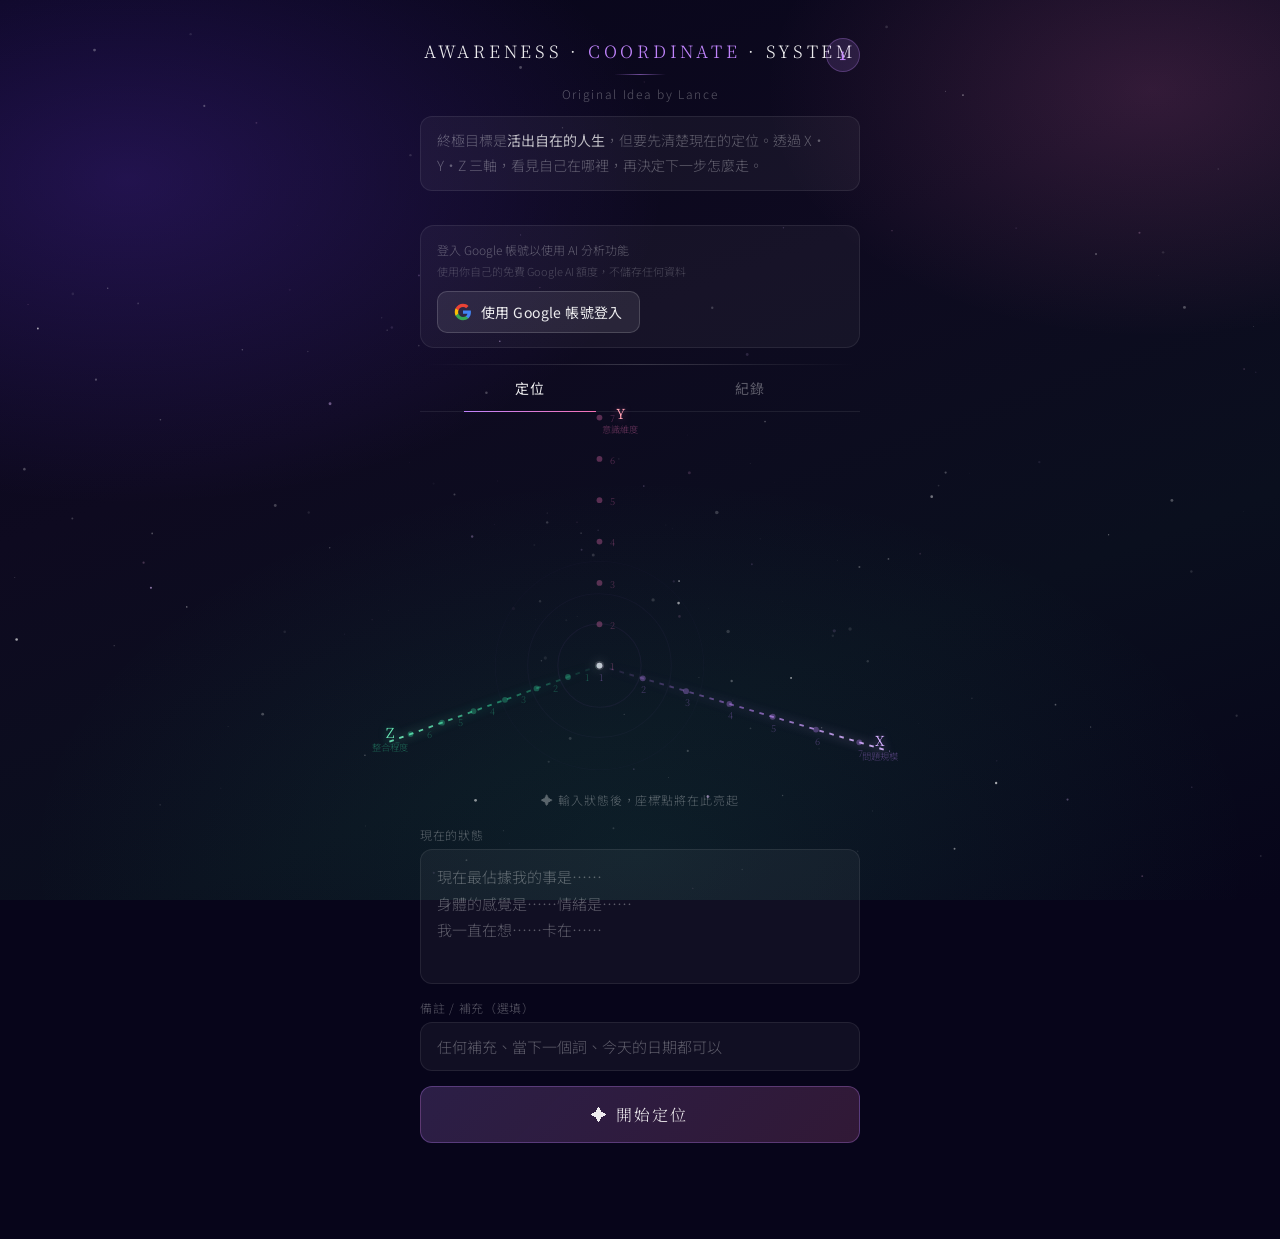
==== commit 364e90ff: "Add files via upload" ====
--- a/awareness-v5.html
+++ b/awareness-v5.html
@@ -44,12 +44,19 @@
 .auth-bar.need a{color:var(--gold);text-decoration:underline}
 .auth-bar.ok{background:rgba(52,211,153,.07);border:1px solid rgba(52,211,153,.2);color:rgba(52,211,153,.85)}
 .auth-bar.hide{display:none}
-.google-btn{display:flex;align-items:center;gap:8px;margin-top:9px;padding:9px 14px;background:rgba(255,255,255,.08);border:1px solid rgba(255,255,255,.15);border-radius:9px;color:var(--fg);font-size:var(--fs-xs);cursor:pointer;transition:.15s;width:fit-content;font-family:'Noto Sans TC',sans-serif}
-.google-btn:hover{background:rgba(255,255,255,.14)}
-.google-btn svg{flex-shrink:0}
-.quota-bar{margin-top:7px;font-size:var(--fs-xs);color:var(--fg3)}
-.quota-used{display:inline-block;width:80px;height:4px;background:rgba(255,255,255,.1);border-radius:2px;vertical-align:middle;margin:0 5px;overflow:hidden}
-.quota-fill{height:100%;border-radius:2px;background:linear-gradient(90deg,var(--pz),var(--px));transition:width .4s}
+/* auth bar */
+.auth-bar{margin:14px 20px 0;padding:14px 16px;border-radius:14px;background:rgba(255,255,255,.04);border:1px solid var(--br)}
+.auth-desc{font-size:var(--fs-xs);color:var(--fg3);line-height:1.7;margin-bottom:10px}
+.auth-note{opacity:.7;font-size:11px}
+.google-sign-btn{display:flex;align-items:center;gap:9px;padding:10px 16px;background:rgba(255,255,255,.08);border:1px solid rgba(255,255,255,.16);border-radius:10px;color:var(--fg);font-size:var(--fs-sm);cursor:pointer;transition:.15s;font-family:'Noto Sans TC',sans-serif;letter-spacing:.03em}
+.google-sign-btn:hover{background:rgba(255,255,255,.14);border-color:rgba(255,255,255,.25)}
+.google-sign-btn:active{transform:scale(.97)}
+.auth-user-row{display:flex;align-items:center;gap:10px}
+.auth-avatar{width:32px;height:32px;border-radius:50%;border:1px solid var(--br2);flex-shrink:0}
+.auth-user-info{flex:1}
+.auth-name{font-size:var(--fs-sm);color:var(--fg);margin-bottom:2px}
+.auth-signout-btn{background:none;border:1px solid var(--br);border-radius:8px;color:var(--fg3);font-size:var(--fs-xs);padding:5px 10px;cursor:pointer;transition:.15s;font-family:'Noto Sans TC',sans-serif}
+.auth-signout-btn:hover{border-color:var(--br2);color:var(--fg2)}
 
 .divider{height:1px;background:linear-gradient(90deg,transparent,var(--br2),transparent);margin:16px 20px 0}
 .tabs{display:flex;border-bottom:1px solid var(--br);margin:0 20px}
@@ -223,6 +230,15 @@
 
 @keyframes fu{from{opacity:0;transform:translateY(9px)}to{opacity:1;transform:translateY(0)}}
 .anim{animation:fu .33s ease both}
+
+/* confidence chip */
+.conf-chip{display:flex;align-items:center;gap:8px;padding:5px 12px 5px 8px;border-radius:100px;background:var(--card);border:1px solid var(--br);cursor:default}
+.conf-chip[title]:hover::after{content:attr(title);position:absolute;background:var(--bg2);border:1px solid var(--br2);border-radius:8px;padding:7px 11px;font-size:11px;color:var(--fg2);max-width:200px;line-height:1.55;margin-top:32px;z-index:10;pointer-events:none;white-space:normal}
+.axis-row{position:relative}
+.conf-ring{display:flex;align-items:center;justify-content:center;width:34px;height:34px;border-radius:50%;background:conic-gradient(var(--cc) calc(var(--pct,50)*1%),rgba(255,255,255,.08) 0);position:relative;flex-shrink:0}
+.conf-ring::before{content:'';position:absolute;inset:4px;border-radius:50%;background:var(--bg1)}
+.conf-val{position:relative;font-size:10px;font-family:'Noto Serif TC',serif;color:var(--fg);z-index:1}
+.conf-lbl{font-size:10px;color:var(--fg3);line-height:1.4;letter-spacing:.03em}
 </style>
 </head>
 <body>
@@ -237,16 +253,24 @@
   <div class="hd-desc">終極目標是<strong>活出自在的人生</strong>，但要先清楚現在的定位。透過 X・Y・Z 三軸，看見自己在哪裡，再決定下一步怎麼走。</div>
 </div>
 
-<!-- AUTH / QUOTA BAR -->
-<div class="auth-bar hide" id="auth-bar">
-  <span id="auth-bar-text"></span>
-  <button class="google-btn" id="google-btn" onclick="signInGoogle()" style="display:none">
-    <svg width="16" height="16" viewBox="0 0 24 24"><path fill="#4285F4" d="M22.56 12.25c0-.78-.07-1.53-.2-2.25H12v4.26h5.92c-.26 1.37-1.04 2.53-2.21 3.31v2.77h3.57c2.08-1.92 3.28-4.74 3.28-8.09z"/><path fill="#34A853" d="M12 23c2.97 0 5.46-.98 7.28-2.66l-3.57-2.77c-.98.66-2.23 1.06-3.71 1.06-2.86 0-5.29-1.93-6.16-4.53H2.18v2.84C3.99 20.53 7.7 23 12 23z"/><path fill="#FBBC05" d="M5.84 14.09c-.22-.66-.35-1.36-.35-2.09s.13-1.43.35-2.09V7.07H2.18C1.43 8.55 1 10.22 1 12s.43 3.45 1.18 4.93l3.66-2.84z"/><path fill="#EA4335" d="M12 5.38c1.62 0 3.06.56 4.21 1.64l3.15-3.15C17.45 2.09 14.97 1 12 1 7.7 1 3.99 3.47 2.18 7.07l3.66 2.84c.87-2.6 3.3-4.53 6.16-4.53z"/></svg>
-    用 Google 帳號登入，使用自己的額度
-  </button>
-  <div class="quota-bar" id="quota-bar" style="display:none">
-    今日免費額度 <span class="quota-used"><span class="quota-fill" id="quota-fill"></span></span>
-    <span id="quota-txt"></span>
+<!-- GOOGLE AUTH BAR -->
+<div class="auth-bar" id="auth-bar">
+  <div class="auth-signed-out" id="auth-signed-out">
+    <div class="auth-desc">登入 Google 帳號以使用 AI 分析功能<br><span class="auth-note">使用你自己的免費 Google AI 額度，不儲存任何資料</span></div>
+    <button class="google-sign-btn" id="google-sign-btn" onclick="signIn()">
+      <svg width="18" height="18" viewBox="0 0 24 24" style="flex-shrink:0"><path fill="#4285F4" d="M22.56 12.25c0-.78-.07-1.53-.2-2.25H12v4.26h5.92c-.26 1.37-1.04 2.53-2.21 3.31v2.77h3.57c2.08-1.92 3.28-4.74 3.28-8.09z"/><path fill="#34A853" d="M12 23c2.97 0 5.46-.98 7.28-2.66l-3.57-2.77c-.98.66-2.23 1.06-3.71 1.06-2.86 0-5.29-1.93-6.16-4.53H2.18v2.84C3.99 20.53 7.7 23 12 23z"/><path fill="#FBBC05" d="M5.84 14.09c-.22-.66-.35-1.36-.35-2.09s.13-1.43.35-2.09V7.07H2.18C1.43 8.55 1 10.22 1 12s.43 3.45 1.18 4.93l3.66-2.84z"/><path fill="#EA4335" d="M12 5.38c1.62 0 3.06.56 4.21 1.64l3.15-3.15C17.45 2.09 14.97 1 12 1 7.7 1 3.99 3.47 2.18 7.07l3.66 2.84c.87-2.6 3.3-4.53 6.16-4.53z"/></svg>
+      使用 Google 帳號登入
+    </button>
+  </div>
+  <div class="auth-signed-in" id="auth-signed-in" style="display:none">
+    <div class="auth-user-row">
+      <img class="auth-avatar" id="auth-avatar" src="" alt="">
+      <div class="auth-user-info">
+        <div class="auth-name" id="auth-name"></div>
+        <div class="auth-note">已連結 Google AI 額度</div>
+      </div>
+      <button class="auth-signout-btn" onclick="signOut()">登出</button>
+    </div>
   </div>
 </div>
 
@@ -726,65 +750,101 @@
   }).sort((a,b)=>a.dist-b.dist);
 }
 
-// ── QUOTA MANAGEMENT ─────────────────────────────────
-const FREE_DAILY_LIMIT = 30; // conservative daily free quota
-function getTodayKey(){return 'acs_quota_'+new Date().toISOString().slice(0,10);}
-function getUsed(){return parseInt(localStorage.getItem(getTodayKey())||'0');}
-function incUsed(){const k=getTodayKey();localStorage.setItem(k,getUsed()+1);}
-function updateQuotaUI(){
-  const used=getUsed();const pct=Math.min(used/FREE_DAILY_LIMIT*100,100);
-  const fill=document.getElementById('quota-fill');
-  const txt=document.getElementById('quota-txt');
-  const qbar=document.getElementById('quota-bar');
-  if(fill){fill.style.width=pct+'%';fill.style.background=pct>80?'#f87171':'linear-gradient(90deg,var(--pz),var(--px))';}
-  if(txt)txt.textContent=`${used}/${FREE_DAILY_LIMIT} 次`;
-  if(qbar)qbar.style.display='';
-}
-
-// ── GOOGLE AUTH (optional upgrade) ───────────────────
-let googleToken=null;
-function signInGoogle(){
-  // Google OAuth popup — uses Google Identity Services
-  if(typeof google==='undefined'){
-    alert('Google 登入初始化中，請稍後再試。');return;
+// ── GOOGLE OAUTH + GEMINI ────────────────────────────
+// Replace with your OAuth Client ID from Google Cloud Console
+// console.cloud.google.com → APIs & Services → Credentials → OAuth Client ID
+const GOOGLE_CLIENT_ID = 'YOUR_GOOGLE_CLIENT_ID.apps.googleusercontent.com';
+
+let googleToken = null;
+let tokenExpiry = 0;
+
+function initGoogleAuth() {
+  // Google Identity Services library must be loaded
+  if (typeof google === 'undefined') return;
+  google.accounts.id.initialize({
+    client_id: GOOGLE_CLIENT_ID,
+    callback: handleCredential,
+    auto_select: false,
+  });
+}
+
+function signIn() {
+  if (typeof google === 'undefined') {
+    alert('Google 登入載入中，請稍後再試。');
+    return;
   }
-  google.accounts.oauth2.initTokenClient({
-    client_id:'YOUR_GOOGLE_CLIENT_ID', // replace with your client ID
-    scope:'https://www.googleapis.com/auth/cloud-platform',
-    callback:(resp)=>{
-      if(resp.access_token){
-        googleToken=resp.access_token;
-        document.getElementById('google-btn').style.display='none';
-        document.getElementById('auth-bar-text').textContent='✓ 已登入 Google，使用個人 Gemini 額度，不受每日限制。';
-        document.getElementById('auth-bar').className='auth-bar ok';
+  // Request OAuth token for Gemini API scope
+  const client = google.accounts.oauth2.initTokenClient({
+    client_id: GOOGLE_CLIENT_ID,
+    scope: 'https://www.googleapis.com/auth/generative-language.retriever openid email profile',
+    callback: (resp) => {
+      if (resp.error) { alert('登入失敗：' + resp.error); return; }
+      googleToken = resp.access_token;
+      tokenExpiry = Date.now() + (resp.expires_in - 60) * 1000;
+      fetchUserProfile(googleToken);
+    },
+  });
+  client.requestAccessToken({ prompt: 'consent' });
+}
+
+function signOut() {
+  googleToken = null; tokenExpiry = 0;
+  document.getElementById('auth-signed-in').style.display = 'none';
+  document.getElementById('auth-signed-out').style.display = '';
+  if (typeof google !== 'undefined') google.accounts.oauth2.revoke(googleToken, () => {});
+}
+
+async function fetchUserProfile(token) {
+  try {
+    const res = await fetch('https://www.googleapis.com/oauth2/v3/userinfo', {
+      headers: { Authorization: 'Bearer ' + token }
+    });
+    const p = await res.json();
+    document.getElementById('auth-avatar').src = p.picture || '';
+    document.getElementById('auth-name').textContent = p.name || p.email || '';
+    document.getElementById('auth-signed-out').style.display = 'none';
+    document.getElementById('auth-signed-in').style.display = '';
+  } catch(e) {
+    // Still allow usage even if profile fetch fails
+    document.getElementById('auth-signed-out').style.display = 'none';
+    document.getElementById('auth-signed-in').style.display = '';
+    document.getElementById('auth-name').textContent = '已登入';
+  }
+}
+
+function isSignedIn() {
+  return googleToken && Date.now() < tokenExpiry;
+}
+
+// ── GEMINI CALL ───────────────────────────────────────
+async function callAI(prompt) {
+  if (!isSignedIn()) {
+    // Token expired — re-prompt
+    signIn();
+    throw new Error('請先登入 Google 帳號');
+  }
+  const url = 'https://generativelanguage.googleapis.com/v1beta/models/gemini-2.0-flash:generateContent';
+  const res = await fetch(url, {
+    method: 'POST',
+    headers: {
+      'Content-Type': 'application/json',
+      'Authorization': 'Bearer ' + googleToken
+    },
+    body: JSON.stringify({
+      contents: [{ parts: [{ text: prompt }] }],
+      generationConfig: {
+        temperature: 0.7,
+        maxOutputTokens: 1400,
+        responseMimeType: 'application/json'
       }
-    }
-  }).requestAccessToken();
-}
-
-// ── GEMINI API ────────────────────────────────────────
-// Free key — add your Gemini API key here
-// Get free key at: https://aistudio.google.com/app/apikey
-const GEMINI_FREE_KEY = 'AIzaSyD-PLACEHOLDER-REPLACE-THIS';
-
-async function callGemini(prompt){
-  const key = googleToken ? null : GEMINI_FREE_KEY;
-  const headers = {'Content-Type':'application/json'};
-  let url;
-  if(googleToken){
-    headers['Authorization']='Bearer '+googleToken;
-    url='https://generativelanguage.googleapis.com/v1beta/models/gemini-2.0-flash:generateContent';
-  } else {
-    url=`https://generativelanguage.googleapis.com/v1beta/models/gemini-2.0-flash:generateContent?key=${key}`;
+    })
+  });
+  if (!res.ok) {
+    const e = await res.json();
+    throw new Error(e.error?.message || 'Gemini API error ' + res.status);
   }
-  const body={
-    contents:[{parts:[{text:prompt}]}],
-    generationConfig:{temperature:0.7,maxOutputTokens:1200,responseMimeType:'application/json'}
-  };
-  const res=await fetch(url,{method:'POST',headers,body:JSON.stringify(body)});
-  if(!res.ok){const e=await res.json();throw new Error(e.error?.message||res.status);}
-  const d=await res.json();
-  return d.candidates?.[0]?.content?.parts?.[0]?.text||'';
+  const d = await res.json();
+  return d.candidates?.[0]?.content?.parts?.[0]?.text || '';
 }
 
 // ── BG STARS ─────────────────────────────────────────
@@ -986,12 +1046,9 @@
   const note=document.getElementById('note').value.trim();
   if(!inp)return document.getElementById('inp').focus();
 
-  const used=getUsed();
-  if(!googleToken && used>=FREE_DAILY_LIMIT){
-    document.getElementById('auth-bar').className='auth-bar need';
-    document.getElementById('auth-bar-text').textContent=`今日免費次數已用完（${FREE_DAILY_LIMIT} 次），請登入 Google 帳號使用個人額度繼續使用。`;
-    document.getElementById('google-btn').style.display='flex';
-    document.getElementById('auth-bar').classList.remove('hide');
+  if (!isSignedIn()) {
+    document.getElementById('auth-bar').scrollIntoView({behavior:'smooth',block:'center'});
+    signIn();
     return;
   }
 
@@ -1009,6 +1066,8 @@
 
 輸出JSON：
 {"x":數字,"y":數字,"z":數字,
+"confidence":0到100的整數（你對這次XYZ分類的把握程度，基於用戶描述的明確性），
+"confidence_note":"用一句話說明信心度高低的原因（如：描述清晰具體 / 描述較模糊難以判定）",
 "summary":"一句話定位20字以內",
 "xi":"X軸洞察2-3句溫柔具體",
 "yi":"Y軸洞察2-3句",
@@ -1016,15 +1075,15 @@
 "next":"今天唯一最小具體行動15字以內",
 "remind":"一句溫柔提醒真實看見非鼓勵口號20字以內",
 "sub_ext":"從這個座標有什麼值得注意的模式2-3句溫柔直接",
-"body_s":"身體面向建議2-3句",
-"mind_s":"心理面向建議2-3句",
-"spirit_s":"靈性面向建議2-3句"}`;
+"body_s":"身體面向建議2-3句從感官出發",
+"mind_s":"心理面向建議2-3句從情緒認知出發",
+"spirit_s":"靈性面向建議2-3句從更大視角出發"}`;
 
   try{
-    const txt=await callGemini(prompt);
+    const txt=await callAI(prompt);
     const r=JSON.parse(txt.replace(/```json|```/g,'').trim());
     r.input=inp;r.note=note;r.ts=Date.now();
-    last=r;incUsed();updateQuotaUI();showResult(r);
+    last=r;showResult(r);
   }catch(e){
     alert('分析失敗：'+e.message+'\n\n請確認網路，或稍後再試。');
     console.error(e);
@@ -1038,13 +1097,22 @@
 function showResult(r){
   buildSVG(r);
 
-  // axis chips
+  // axis chips + confidence
   const ar=document.getElementById('axis-row');ar.innerHTML='';
   [{v:r.x,lbl:XL[r.x-1],cls:'xc',pre:'X'},
    {v:r.y,lbl:YL[r.y-1],cls:'yc',pre:'Y'},
    {v:r.z,lbl:ZL[r.z-1],cls:'zc',pre:'Z'}].forEach(c=>{
     ar.innerHTML+=`<div class="ax-chip ${c.cls} anim"><strong>${c.pre}${c.v}</strong><span class="ax-chip-sub">${c.lbl}</span></div>`;
   });
+  const conf = r.confidence || 0;
+  const confColor = conf>=80?'var(--pz)':conf>=60?'var(--gold)':'var(--py)';
+  const confLabel = conf>=80?'高':conf>=60?'中':'低';
+  ar.innerHTML += `<div class="conf-chip anim" title="${r.confidence_note||''}">
+    <span class="conf-ring" style="--cc:${confColor}">
+      <span class="conf-val">${conf}%</span>
+    </span>
+    <span class="conf-lbl">信心度<br><span style="color:${confColor}">${confLabel}</span></span>
+  </div>`;
 
   // get card from DB
   const cardKey=`${r.x}-${r.y}-${r.z}`;
@@ -1107,7 +1175,12 @@
   });
 
   document.getElementById('result').classList.add('on');
-  setTimeout(()=>document.getElementById('result').scrollIntoView({behavior:'smooth',block:'start'}),110);
+  setTimeout(()=>{
+    document.getElementById('result').scrollIntoView({behavior:'smooth',block:'start'});
+    // set conic gradient percentage
+    const ring = document.querySelector('.conf-ring');
+    if(ring) ring.style.setProperty('--pct', r.confidence||0);
+  },110);
 }
 
 function switchIT(idx,btn){
@@ -1161,11 +1234,11 @@
 function openInfo(){document.getElementById('info-modal').classList.add('on')}
 function closeInfo(){document.getElementById('info-modal').classList.remove('on')}
 
-// init quota UI
-updateQuotaUI();
+// init Google Auth
+window.addEventListener('load', () => { if(typeof google!=='undefined') initGoogleAuth(); });
 </script>
 
-<!-- Google Identity Services (for optional upgrade) -->
-<script src="https://accounts.google.com/gsi/client" async defer></script>
+<!-- Google Identity Services -->
+<script src="https://accounts.google.com/gsi/client" async defer onload="initGoogleAuth()"></script>
 </body>
 </html>
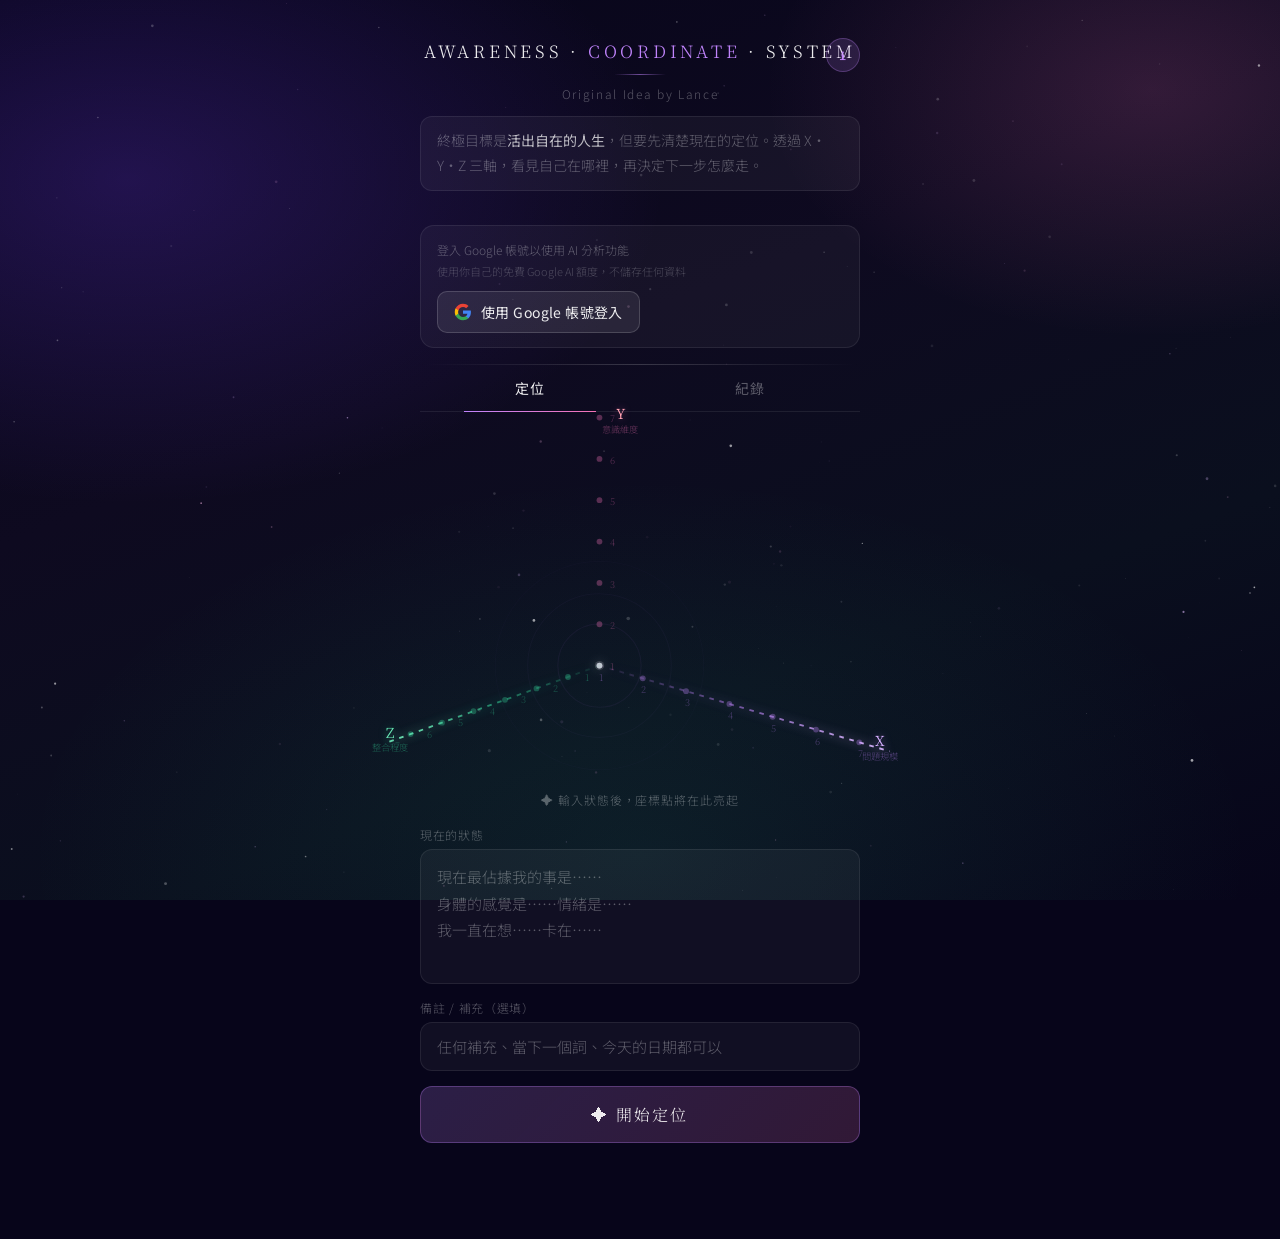
==== commit 140e1212: "Update awareness-v5.html push OAuth ID" ====
--- a/awareness-v5.html
+++ b/awareness-v5.html
@@ -753,7 +753,7 @@
 // ── GOOGLE OAUTH + GEMINI ────────────────────────────
 // Replace with your OAuth Client ID from Google Cloud Console
 // console.cloud.google.com → APIs & Services → Credentials → OAuth Client ID
-const GOOGLE_CLIENT_ID = 'YOUR_GOOGLE_CLIENT_ID.apps.googleusercontent.com';
+const GOOGLE_CLIENT_ID = '86116091821-sa9sv3g2kk7ailenm03uo0p6v4bs38tv.apps.googleusercontent.com';
 
 let googleToken = null;
 let tokenExpiry = 0;
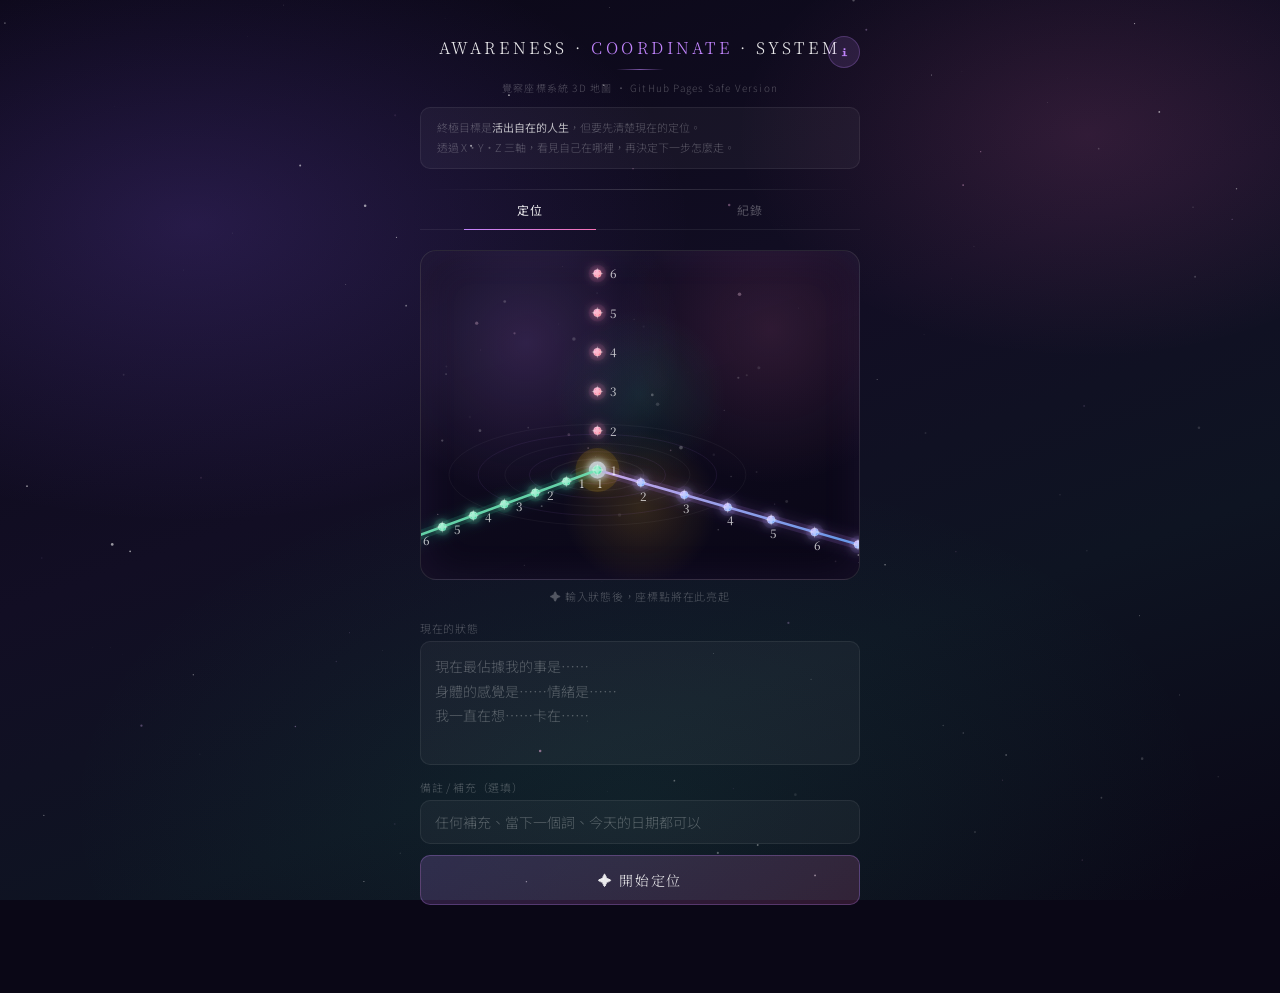
==== commit 61dc2fb2: "Add files via upload From GPT" ====
--- a/awareness-v5.html
+++ b/awareness-v5.html
@@ -3,288 +3,255 @@
 <head>
 <meta charset="UTF-8">
 <meta name="viewport" content="width=device-width, initial-scale=1.0, maximum-scale=1.0, user-scalable=no">
-<title>Awareness Coordinate System</title>
+<title>覺察座標系統 3D 地圖</title>
 <link href="https://fonts.googleapis.com/css2?family=Noto+Serif+TC:wght@300;400;500&family=Noto+Sans+TC:wght@300;400;500&display=swap" rel="stylesheet">
 <style>
 *{box-sizing:border-box;margin:0;padding:0;-webkit-tap-highlight-color:transparent}
 :root{
-  --bg1:#07051a;--bg2:#100d26;
+  --bg1:#0a0716;--bg2:#120e24;
   --px:#c084fc;--py:#f472b6;--pz:#34d399;--gold:#fbbf24;--lav:#a78bfa;
-  --px-a:rgba(192,132,252,.14);--py-a:rgba(244,114,182,.14);--pz-a:rgba(52,211,153,.14);
-  --fg:rgba(255,255,255,.92);--fg2:rgba(255,255,255,.62);--fg3:rgba(255,255,255,.32);
-  --br:rgba(255,255,255,.08);--br2:rgba(255,255,255,.18);
-  --card:rgba(255,255,255,.045);--card2:rgba(255,255,255,.08);
-  --fs-xs:12px;--fs-sm:14px;--fs-base:15px;--fs-md:16px;--fs-lg:18px;--fs-xl:20px;
+  --px-a:rgba(192,132,252,.13);--py-a:rgba(244,114,182,.13);--pz-a:rgba(52,211,153,.13);
+  --fg:rgba(255,255,255,.9);--fg2:rgba(255,255,255,.58);--fg3:rgba(255,255,255,.28);
+  --br:rgba(255,255,255,.07);--br2:rgba(255,255,255,.16);
+  --card:rgba(255,255,255,.04);--card2:rgba(255,255,255,.07);
 }
 html,body{min-height:100vh;overflow-x:hidden}
-body{background:var(--bg1);color:var(--fg);font-family:'Noto Sans TC',sans-serif;font-weight:300;font-size:var(--fs-base)}
+body{background:var(--bg1);color:var(--fg);font-family:'Noto Sans TC',sans-serif;font-weight:300}
 body::before{content:'';position:fixed;inset:0;z-index:0;pointer-events:none;
   background:
-    radial-gradient(ellipse 70% 60% at 10% 20%,rgba(120,60,255,.22) 0%,transparent 60%),
-    radial-gradient(ellipse 55% 50% at 90% 10%,rgba(244,114,182,.16) 0%,transparent 55%),
-    radial-gradient(ellipse 80% 70% at 50% 95%,rgba(52,211,153,.09) 0%,transparent 60%),
-    linear-gradient(160deg,#07051a 0%,#0e0a20 40%,#0a0f1e 70%,#07051a 100%)}
+    radial-gradient(ellipse 65% 55% at 15% 25%,rgba(139,92,246,.2) 0%,transparent 60%),
+    radial-gradient(ellipse 50% 45% at 85% 15%,rgba(244,114,182,.14) 0%,transparent 55%),
+    radial-gradient(ellipse 75% 65% at 50% 90%,rgba(52,211,153,.08) 0%,transparent 60%),
+    linear-gradient(160deg,#0a0716 0%,#120e24 45%,#0e1422 70%,#0a0716 100%)}
 canvas#bgc{position:fixed;inset:0;z-index:0;pointer-events:none}
-.page{position:relative;z-index:1;max-width:480px;margin:0 auto;padding:0 0 96px}
+.page{position:relative;z-index:1;max-width:480px;margin:0 auto;padding:0 0 88px}
 
 /* ── HEADER ── */
-.hd{padding:38px 20px 20px;text-align:center;position:relative}
-.hd-main{font-family:'Noto Serif TC',serif;font-size:clamp(14px,4vw,17px);font-weight:300;letter-spacing:.22em;color:var(--fg);margin-bottom:8px;text-transform:uppercase;line-height:1.5}
+.hd{padding:36px 20px 20px;text-align:center;position:relative}
+.hd-main{font-family:'Noto Serif TC',serif;font-size:clamp(13px,4vw,16px);font-weight:300;letter-spacing:.22em;color:var(--fg);margin-bottom:6px;text-transform:uppercase}
 .hd-main em{color:var(--px);font-style:normal}
-.hd-divline{width:52px;height:1px;background:linear-gradient(90deg,transparent,var(--px),transparent);margin:10px auto;opacity:.55}
-.hd-credit{font-size:var(--fs-xs);color:var(--fg3);letter-spacing:.14em;margin-bottom:14px}
-.hd-desc{font-size:var(--fs-sm);color:var(--fg3);line-height:1.85;padding:11px 16px;border:1px solid var(--br);border-radius:12px;background:var(--card);text-align:left}
-.hd-desc strong{color:rgba(255,255,255,.72);font-weight:400}
-.info-btn{position:absolute;top:38px;right:20px;width:34px;height:34px;border-radius:50%;background:var(--px-a);border:1px solid rgba(192,132,252,.28);color:var(--px);font-size:15px;font-weight:500;cursor:pointer;display:flex;align-items:center;justify-content:center;transition:.2s}
-.info-btn:hover{background:rgba(192,132,252,.24)}
-
-/* ── AUTH BANNER ── */
-.auth-bar{margin:14px 20px 0;padding:12px 16px;border-radius:12px;font-size:var(--fs-xs);line-height:1.7}
-.auth-bar.need{background:rgba(251,191,36,.07);border:1px solid rgba(251,191,36,.2);color:rgba(251,191,36,.75)}
-.auth-bar.need a{color:var(--gold);text-decoration:underline}
-.auth-bar.ok{background:rgba(52,211,153,.07);border:1px solid rgba(52,211,153,.2);color:rgba(52,211,153,.85)}
-.auth-bar.hide{display:none}
-/* auth bar */
-.auth-bar{margin:14px 20px 0;padding:14px 16px;border-radius:14px;background:rgba(255,255,255,.04);border:1px solid var(--br)}
-.auth-desc{font-size:var(--fs-xs);color:var(--fg3);line-height:1.7;margin-bottom:10px}
-.auth-note{opacity:.7;font-size:11px}
-.google-sign-btn{display:flex;align-items:center;gap:9px;padding:10px 16px;background:rgba(255,255,255,.08);border:1px solid rgba(255,255,255,.16);border-radius:10px;color:var(--fg);font-size:var(--fs-sm);cursor:pointer;transition:.15s;font-family:'Noto Sans TC',sans-serif;letter-spacing:.03em}
-.google-sign-btn:hover{background:rgba(255,255,255,.14);border-color:rgba(255,255,255,.25)}
-.google-sign-btn:active{transform:scale(.97)}
-.auth-user-row{display:flex;align-items:center;gap:10px}
-.auth-avatar{width:32px;height:32px;border-radius:50%;border:1px solid var(--br2);flex-shrink:0}
-.auth-user-info{flex:1}
-.auth-name{font-size:var(--fs-sm);color:var(--fg);margin-bottom:2px}
-.auth-signout-btn{background:none;border:1px solid var(--br);border-radius:8px;color:var(--fg3);font-size:var(--fs-xs);padding:5px 10px;cursor:pointer;transition:.15s;font-family:'Noto Sans TC',sans-serif}
-.auth-signout-btn:hover{border-color:var(--br2);color:var(--fg2)}
-
-.divider{height:1px;background:linear-gradient(90deg,transparent,var(--br2),transparent);margin:16px 20px 0}
+.hd-divline{width:48px;height:1px;background:linear-gradient(90deg,transparent,var(--px),transparent);margin:10px auto;opacity:.6}
+.hd-credit{font-size:10px;color:var(--fg3);letter-spacing:.12em;margin-bottom:12px}
+.hd-desc{font-size:11px;color:var(--fg3);line-height:1.8;padding:10px 16px;border:1px solid var(--br);border-radius:10px;background:var(--card);text-align:left}
+.hd-desc strong{color:rgba(255,255,255,.7);font-weight:400}
+.info-btn{position:absolute;top:36px;right:20px;width:32px;height:32px;border-radius:50%;background:var(--px-a);border:1px solid rgba(192,132,252,.25);color:var(--px);font-size:14px;font-weight:500;cursor:pointer;display:flex;align-items:center;justify-content:center;transition:.2s}
+.info-btn:hover{background:rgba(192,132,252,.22)}
+
+.divider{height:1px;background:linear-gradient(90deg,transparent,var(--br2),transparent);margin:0 20px}
+
+/* ── TABS ── */
 .tabs{display:flex;border-bottom:1px solid var(--br);margin:0 20px}
-.tb{flex:1;padding:13px 0;background:none;border:none;color:var(--fg3);font-size:var(--fs-sm);cursor:pointer;position:relative;letter-spacing:.06em;font-family:'Noto Sans TC',sans-serif;transition:.2s}
+.tb{flex:1;padding:11px 0;background:none;border:none;color:var(--fg3);font-size:12px;cursor:pointer;position:relative;letter-spacing:.06em;font-family:'Noto Sans TC',sans-serif;transition:.2s}
 .tb.on{color:var(--fg)}
 .tb.on::after{content:'';position:absolute;bottom:-1px;left:20%;right:20%;height:1px;background:linear-gradient(90deg,var(--px),var(--py))}
-.sec{display:none;padding:22px 20px 0}
+.sec{display:none;padding:20px 20px 0}
 .sec.on{display:block}
 
 /* ── COORD DIAGRAM ── */
-.coord-wrap{width:100%;margin-bottom:10px;border-radius:16px;overflow:visible;background:transparent}
-#coord-svg{width:100%;display:block;overflow:visible}
-.coord-hint{text-align:center;font-size:var(--fs-xs);color:var(--fg3);letter-spacing:.08em;margin-bottom:18px}
-@keyframes tw{0%,100%{opacity:.3}55%{opacity:.88}}
+.coord-wrap{width:100%;position:relative;margin-bottom:8px;border-radius:16px;overflow:hidden;border:1px solid rgba(255,255,255,.12);background:
+  radial-gradient(circle at 50% 78%,rgba(251,191,36,.16),transparent 23%),
+  radial-gradient(circle at 50% 44%,rgba(52,211,153,.12),transparent 30%),
+  radial-gradient(circle at 24% 28%,rgba(192,132,252,.18),transparent 38%),
+  radial-gradient(circle at 80% 24%,rgba(244,114,182,.14),transparent 36%),
+  linear-gradient(160deg,rgba(18,14,36,.92),rgba(10,7,22,.97));box-shadow:inset 0 0 42px rgba(192,132,252,.08)}
+#coord-svg{width:100%;display:block}
+.coord-hint{text-align:center;font-size:11px;color:var(--fg3);letter-spacing:.07em;margin-bottom:16px}
+@keyframes tw{0%,100%{opacity:.3}55%{opacity:.9}}
 .coord-hint{animation:tw 3.5s ease-in-out infinite}
 
 /* ── INPUT ── */
-.fl{margin-bottom:11px}
-.fl-lbl{font-size:var(--fs-xs);color:var(--fg3);letter-spacing:.06em;margin-bottom:6px}
-textarea{width:100%;background:var(--card);border:1px solid var(--br);border-radius:12px;color:var(--fg);font-size:var(--fs-base);font-weight:300;line-height:1.75;padding:14px 16px;outline:none;transition:.15s;caret-color:var(--px);font-family:'Noto Sans TC',sans-serif;resize:none;min-height:108px}
-input[type=text]{width:100%;background:var(--card);border:1px solid var(--br);border-radius:12px;color:var(--fg);font-size:var(--fs-base);font-weight:300;padding:13px 16px;outline:none;transition:.15s;caret-color:var(--px);font-family:'Noto Sans TC',sans-serif}
-textarea::placeholder,input[type=text]::placeholder{color:var(--fg3)}
-textarea:focus,input[type=text]:focus{border-color:rgba(192,132,252,.4);background:rgba(255,255,255,.055)}
-.btn-go{width:100%;margin-top:4px;padding:16px;background:linear-gradient(135deg,rgba(192,132,252,.2),rgba(244,114,182,.18));border:1px solid rgba(192,132,252,.3);border-radius:12px;color:var(--fg);font-size:var(--fs-md);letter-spacing:.14em;cursor:pointer;transition:.2s;font-family:'Noto Serif TC',serif;font-weight:300}
-.btn-go:hover{background:linear-gradient(135deg,rgba(192,132,252,.3),rgba(244,114,182,.26))}
+.fl{margin-bottom:9px}
+.fl-lbl{font-size:11px;color:var(--fg3);letter-spacing:.06em;margin-bottom:5px}
+textarea{width:100%;background:var(--card);border:1px solid var(--br);border-radius:10px;color:var(--fg);font-size:14px;font-weight:300;line-height:1.75;padding:12px 14px;outline:none;transition:.15s;caret-color:var(--px);font-family:'Noto Sans TC',sans-serif;resize:none;min-height:100px}
+input[type=text]{width:100%;background:var(--card);border:1px solid var(--br);border-radius:10px;color:var(--fg);font-size:14px;font-weight:300;padding:11px 14px;outline:none;transition:.15s;caret-color:var(--px);font-family:'Noto Sans TC',sans-serif}
+textarea::placeholder,input::placeholder{color:var(--fg3)}
+textarea:focus,input:focus{border-color:rgba(192,132,252,.36);background:rgba(255,255,255,.05)}
+.btn-go{width:100%;margin-top:2px;padding:14px;background:linear-gradient(135deg,rgba(192,132,252,.18),rgba(244,114,182,.16));border:1px solid rgba(192,132,252,.28);border-radius:10px;color:var(--fg);font-size:14px;letter-spacing:.12em;cursor:pointer;transition:.2s;font-family:'Noto Serif TC',serif;font-weight:300}
+.btn-go:hover{background:linear-gradient(135deg,rgba(192,132,252,.26),rgba(244,114,182,.22))}
 .btn-go:active{transform:scale(.98)}
-.btn-go:disabled{opacity:.3;cursor:not-allowed}
-
-.loading{display:none;text-align:center;padding:28px;color:var(--fg3);font-size:var(--fs-sm);letter-spacing:.06em}
+.btn-go:disabled{opacity:.32;cursor:not-allowed}
+
+/* ── LOADING ── */
+.loading{display:none;text-align:center;padding:26px;color:var(--fg3);font-size:12px;letter-spacing:.06em}
 .loading.on{display:block}
-.ld{display:inline-block;width:6px;height:6px;border-radius:50%;margin:0 3px;animation:ldp 1.2s ease-in-out infinite}
+.ld{display:inline-block;width:5px;height:5px;border-radius:50%;margin:0 2px;animation:ldp 1.2s ease-in-out infinite}
 .ld:nth-child(1){background:var(--px)}.ld:nth-child(2){background:var(--py);animation-delay:.2s}.ld:nth-child(3){background:var(--pz);animation-delay:.4s}
 @keyframes ldp{0%,100%{opacity:.2;transform:scale(.8)}50%{opacity:1;transform:scale(1.2)}}
 
 /* ── RESULT ── */
 .result{display:none;padding:0 20px}
 .result.on{display:block}
-.axis-row{display:flex;gap:7px;margin-bottom:16px;flex-wrap:wrap}
-.ax-chip{display:flex;align-items:center;gap:6px;padding:6px 13px;border-radius:100px;font-size:var(--fs-sm);font-family:'Noto Serif TC',serif;border:1px solid}
-.ax-chip strong{font-weight:400}
-.ax-chip.xc{background:var(--px-a);border-color:rgba(192,132,252,.32);color:var(--px)}
-.ax-chip.yc{background:var(--py-a);border-color:rgba(244,114,182,.32);color:var(--py)}
-.ax-chip.zc{background:var(--pz-a);border-color:rgba(52,211,153,.32);color:var(--pz)}
-.ax-chip-sub{font-size:11px;opacity:.7;font-family:'Noto Sans TC',sans-serif}
-
-/* ── MAIN CARD (from cards_db) ── */
-.main-card{border-radius:18px;overflow:hidden;margin-bottom:12px;border:1px solid rgba(192,132,252,.22);background:linear-gradient(145deg,rgba(192,132,252,.1),rgba(244,114,182,.055))}
-.main-card-hd{padding:20px 18px 16px;cursor:pointer;display:flex;align-items:flex-start;gap:14px}
-.card-coord-badge{font-family:'Noto Serif TC',serif;font-size:12px;padding:3px 10px;background:rgba(255,255,255,.06);border:1px solid var(--br2);border-radius:100px;white-space:nowrap;flex-shrink:0;margin-top:2px}
-.main-card-title-wrap{flex:1}
-.main-card-label{font-size:11px;letter-spacing:.13em;color:var(--px);margin-bottom:5px}
-.main-card-name{font-family:'Noto Serif TC',serif;font-size:var(--fs-xl);font-weight:300;margin-bottom:5px;line-height:1.2}
-.main-card-cue{font-size:var(--fs-xs);color:var(--fg3);line-height:1.6}
-.main-card-arr{font-size:12px;color:var(--fg3);margin-top:5px;transition:.2s;flex-shrink:0}
-.main-card.open .main-card-arr{transform:rotate(180deg)}
-.main-card-body{display:none;padding:0 18px 18px;border-top:1px solid rgba(255,255,255,.07)}
-.main-card.open .main-card-body{display:block}
-
-/* insight tabs inside card */
-.insight-tabs{display:flex;gap:0;border:1px solid var(--br);border-radius:10px;overflow:hidden;margin:14px 0 10px}
-.itab{flex:1;padding:9px 4px;background:none;border:none;color:var(--fg3);font-size:var(--fs-sm);cursor:pointer;transition:.15s;font-family:'Noto Sans TC',sans-serif;text-align:center;letter-spacing:.02em}
+
+.axis-row{display:flex;gap:6px;margin-bottom:14px;flex-wrap:wrap}
+.ax-chip{display:flex;align-items:center;gap:5px;padding:5px 11px;border-radius:100px;font-size:12px;font-family:'Noto Serif TC',serif;border:1px solid}
+.ax-chip.xc{background:var(--px-a);border-color:rgba(192,132,252,.3);color:var(--px)}
+.ax-chip.yc{background:var(--py-a);border-color:rgba(244,114,182,.3);color:var(--py)}
+.ax-chip.zc{background:var(--pz-a);border-color:rgba(52,211,153,.3);color:var(--pz)}
+.ax-chip-sub{font-size:10px;opacity:.7;font-family:'Noto Sans TC',sans-serif}
+
+/* ── MAIN SITUATION CARD ── */
+.sit-card{border-radius:16px;overflow:hidden;margin-bottom:10px;border:1px solid rgba(192,132,252,.22);background:linear-gradient(145deg,rgba(192,132,252,.09),rgba(244,114,182,.05))}
+.sit-card-hd{padding:18px 18px 14px;cursor:pointer;display:flex;align-items:flex-start;gap:13px}
+.sit-emoji{font-size:26px;line-height:1;flex-shrink:0;margin-top:2px}
+.sit-hd-r{flex:1}
+.sit-label{font-size:10px;letter-spacing:.12em;color:var(--px);margin-bottom:4px}
+.sit-name{font-family:'Noto Serif TC',serif;font-size:18px;font-weight:300;margin-bottom:4px;line-height:1.2}
+.sit-match{font-size:11px;color:var(--fg3)}
+.sit-arr{font-size:11px;color:var(--fg3);margin-top:4px;transition:.2s;flex-shrink:0}
+.sit-card.open .sit-arr{transform:rotate(180deg)}
+.sit-body{display:none;padding:0 18px 18px;border-top:1px solid rgba(255,255,255,.07)}
+.sit-card.open .sit-body{display:block}
+.sit-desc{font-size:13px;color:var(--fg2);line-height:1.85;font-weight:300;margin:14px 0 14px}
+.insight-tabs{display:flex;gap:0;border:1px solid var(--br);border-radius:8px;overflow:hidden;margin-bottom:10px}
+.itab{flex:1;padding:8px 4px;background:none;border:none;color:var(--fg3);font-size:11px;cursor:pointer;transition:.15s;font-family:'Noto Sans TC',sans-serif;text-align:center;letter-spacing:.02em}
 .itab.on{color:var(--fg);background:rgba(255,255,255,.07)}
 .insight-panel{display:none}.insight-panel.on{display:block}
-.insight-note{padding:8px 12px;font-size:var(--fs-sm);line-height:1.6;border-left:2px solid;margin-bottom:9px;border-radius:0 6px 6px 0}
+.insight-note{padding:7px 11px;font-size:12px;line-height:1.55;border-left:2px solid;margin-bottom:8px}
 .in-x{background:var(--px-a);border-color:var(--px);color:rgba(192,132,252,.9)}
 .in-y{background:var(--py-a);border-color:var(--py);color:rgba(244,114,182,.9)}
 .in-z{background:var(--pz-a);border-color:var(--pz);color:rgba(52,211,153,.9)}
-.insight-text{font-size:var(--fs-sm);color:var(--fg2);line-height:1.9;font-weight:300;padding-bottom:10px}
-/* card insight from db */
-.card-insight-box{font-size:var(--fs-sm);color:var(--fg2);line-height:1.9;font-weight:300;padding:12px 0 10px}
-/* today action */
-.today-box{padding:13px 15px;background:rgba(251,191,36,.08);border:1px solid rgba(251,191,36,.2);border-radius:12px;font-size:var(--fs-sm);color:var(--gold);line-height:1.7;margin-bottom:9px}
+.insight-text{font-size:13px;color:var(--fg2);line-height:1.85;font-weight:300;padding-bottom:10px}
+.today-box{padding:12px 14px;background:rgba(251,191,36,.07);border:1px solid rgba(251,191,36,.18);border-radius:10px;font-size:13px;color:var(--gold);line-height:1.65;margin-bottom:8px}
 .today-box::before{content:'今天 → ';opacity:.7}
-.today-remind{font-size:var(--fs-xs);color:var(--fg3);line-height:1.7;font-style:italic}
-
-/* sub tags */
-.sub-wrap{margin-bottom:16px}
-.sub-lbl{font-size:11px;letter-spacing:.1em;color:var(--fg3);margin-bottom:8px}
-.sub-tags{display:flex;gap:7px;flex-wrap:wrap;margin-bottom:10px}
-.sub-tag{padding:6px 13px;border-radius:100px;background:var(--card);border:1px solid var(--br);font-size:var(--fs-sm);color:var(--fg3);cursor:pointer;transition:.15s;display:flex;align-items:center;gap:5px}
+.today-remind{font-size:12px;color:var(--fg3);line-height:1.65;font-style:italic}
+
+/* sub tag */
+.sub-wrap{margin-bottom:14px}
+.sub-lbl{font-size:10px;letter-spacing:.1em;color:var(--fg3);margin-bottom:7px}
+.sub-tags{display:flex;gap:6px;flex-wrap:wrap}
+.sub-tag{padding:5px 12px;border-radius:100px;background:var(--card);border:1px solid var(--br);font-size:12px;color:var(--fg3);cursor:pointer;transition:.15s;display:flex;align-items:center;gap:5px}
 .sub-tag:hover{background:var(--card2);color:var(--fg2);border-color:var(--br2)}
-.sub-tag-score{font-size:11px;opacity:.55}
-.sub-extended{padding:13px 15px;background:rgba(167,139,250,.07);border:1px solid rgba(167,139,250,.16);border-radius:12px;font-size:var(--fs-sm);color:rgba(167,139,250,.88);line-height:1.85}
-.sub-extended-lbl{font-size:11px;letter-spacing:.1em;color:var(--lav);margin-bottom:7px;opacity:.82}
+.sub-tag-score{font-size:10px;opacity:.55}
+/* sub extended (AI思考) */
+.sub-extended{margin-top:10px;padding:12px 14px;background:rgba(167,139,250,.07);border:1px solid rgba(167,139,250,.15);border-radius:10px;font-size:12px;color:rgba(167,139,250,.85);line-height:1.75}
+.sub-extended-lbl{font-size:10px;letter-spacing:.1em;color:var(--lav);margin-bottom:6px;opacity:.8}
 
 /* 身心靈 */
-.sg-title{font-size:11px;letter-spacing:.1em;color:var(--fg3);margin:6px 0 10px}
-.sg-row{display:flex;flex-direction:column;gap:9px;margin-bottom:14px}
-.sgc{background:var(--card);border:1px solid var(--br);border-radius:14px;overflow:hidden;cursor:pointer;transition:.15s}
+.sg-title{font-size:10px;letter-spacing:.1em;color:var(--fg3);margin:4px 0 8px}
+.sg-row{display:flex;flex-direction:column;gap:8px;margin-bottom:12px}
+.sgc{background:var(--card);border:1px solid var(--br);border-radius:12px;overflow:hidden;cursor:pointer;transition:.15s}
 .sgc:hover{background:var(--card2)}
-.sgc-hd{display:flex;align-items:center;gap:10px;padding:14px 16px}
-.sg-ico{width:30px;height:30px;border-radius:50%;display:flex;align-items:center;justify-content:center;font-size:14px;flex-shrink:0}
-.sgc-ttl{font-size:var(--fs-base);color:var(--fg2);flex:1}
-.sgc-arr{font-size:11px;color:var(--fg3);transition:.2s}
+.sgc-hd{display:flex;align-items:center;gap:9px;padding:12px 14px}
+.sg-ico{width:28px;height:28px;border-radius:50%;display:flex;align-items:center;justify-content:center;font-size:13px;flex-shrink:0}
+.sgc-ttl{font-size:13px;color:var(--fg2);flex:1}
+.sgc-arr{font-size:10px;color:var(--fg3);transition:.2s}
 .sgc.open .sgc-arr{transform:rotate(180deg)}
-.sgc-body{display:none;padding:0 16px 14px;border-top:1px solid var(--br)}
+.sgc-body{display:none;padding:0 14px 12px;border-top:1px solid var(--br)}
 .sgc.open .sgc-body{display:block}
-.sgc-body p{font-size:var(--fs-sm);color:var(--fg2);line-height:1.9;font-weight:300;padding-top:12px}
-
-.btn-g{width:100%;padding:13px;background:none;border:1px solid var(--br);border-radius:12px;color:var(--fg3);font-size:var(--fs-sm);cursor:pointer;transition:.15s;font-family:'Noto Sans TC',sans-serif;letter-spacing:.05em;margin-top:7px}
+.sgc-body p{font-size:13px;color:var(--fg2);line-height:1.85;font-weight:300;padding-top:10px}
+
+.btn-g{width:100%;padding:11px;background:none;border:1px solid var(--br);border-radius:10px;color:var(--fg3);font-size:12px;cursor:pointer;transition:.15s;font-family:'Noto Sans TC',sans-serif;letter-spacing:.05em;margin-top:6px}
 .btn-g:hover{border-color:var(--br2);color:var(--fg2)}
 
 /* ── HISTORY ── */
-.hist-empty{text-align:center;padding:52px 0;color:var(--fg3);font-size:var(--fs-sm);line-height:1.9}
-.hl{display:flex;flex-direction:column;gap:10px}
-.hi{background:var(--card);border:1px solid var(--br);border-radius:14px;padding:15px 16px;cursor:pointer;transition:.15s}
+.hist-empty{text-align:center;padding:48px 0;color:var(--fg3);font-size:13px;line-height:1.9}
+.hl{display:flex;flex-direction:column;gap:9px}
+.hi{background:var(--card);border:1px solid var(--br);border-radius:12px;padding:13px 15px;cursor:pointer;transition:.15s}
 .hi:hover{background:var(--card2)}
-.hi-meta{display:flex;justify-content:space-between;align-items:center;margin-bottom:7px}
-.hi-date{font-size:var(--fs-xs);color:var(--fg3)}
-.hi-coords{display:flex;gap:6px;font-size:var(--fs-sm);font-family:'Noto Serif TC',serif;align-items:center}
-.hi-del{background:none;border:none;color:var(--fg3);font-size:16px;cursor:pointer;padding:0 3px;line-height:1;transition:.15s}
+.hi-meta{display:flex;justify-content:space-between;align-items:center;margin-bottom:6px}
+.hi-date{font-size:11px;color:var(--fg3)}
+.hi-coords{display:flex;gap:5px;font-size:12px;font-family:'Noto Serif TC',serif;align-items:center}
+.hi-del{background:none;border:none;color:var(--fg3);font-size:14px;cursor:pointer;padding:0 3px;line-height:1;transition:.15s}
 .hi-del:hover{color:#f87171}
-.hi-txt{font-size:var(--fs-sm);color:var(--fg3);line-height:1.65;display:-webkit-box;-webkit-line-clamp:2;-webkit-box-orient:vertical;overflow:hidden}
-.hi-note{font-size:var(--fs-xs);color:var(--fg3);margin-top:4px;font-style:italic;opacity:.62}
-.bx{color:var(--px)}.by{color:var(--py)}.bz{color:var(--pz)}
+.hi-txt{font-size:12px;color:var(--fg3);line-height:1.6;display:-webkit-box;-webkit-line-clamp:2;-webkit-box-orient:vertical;overflow:hidden}
+.hi-note{font-size:11px;color:var(--fg3);margin-top:3px;font-style:italic;opacity:.6}
+.bx{color:var(--px)}.by{color:var(--py)}.bz{color:var(--pz)}.sep{color:var(--fg3);font-size:10px}
 
 /* ── INFO MODAL ── */
-.modal-wrap{display:none;position:fixed;inset:0;z-index:200;align-items:flex-end;justify-content:center;background:rgba(0,0,0,.68);backdrop-filter:blur(7px)}
+.modal-wrap{display:none;position:fixed;inset:0;z-index:200;align-items:flex-end;justify-content:center;background:rgba(0,0,0,.65);backdrop-filter:blur(6px)}
 .modal-wrap.on{display:flex}
-.modal{background:linear-gradient(160deg,#1a1240,#100d26);border:1px solid var(--br2);border-radius:24px 24px 0 0;padding:24px 20px 44px;width:100%;max-width:480px;max-height:90vh;overflow-y:auto}
+.modal{background:linear-gradient(160deg,#1c1540,#130f28);border:1px solid var(--br2);border-radius:24px 24px 0 0;padding:22px 20px 40px;width:100%;max-width:480px;max-height:88vh;overflow-y:auto}
 @keyframes sUp{from{transform:translateY(100%)}to{transform:translateY(0)}}
 .modal-wrap.on .modal{animation:sUp .28s cubic-bezier(.16,1,.3,1)}
-.mpill{width:36px;height:4px;background:var(--br2);border-radius:2px;margin:0 auto 20px}
-.mttl{font-family:'Noto Serif TC',serif;font-size:18px;font-weight:300;letter-spacing:.08em;margin-bottom:6px;text-align:center}
-.m-sub{font-size:var(--fs-sm);color:var(--fg3);text-align:center;margin-bottom:22px;line-height:1.75}
-.ax-sec{margin-bottom:26px}
-.ax-sec-hd{display:flex;align-items:center;gap:9px;margin-bottom:10px}
-.ax-bdg{padding:4px 12px;border-radius:100px;font-size:12px;font-family:'Noto Serif TC',serif;letter-spacing:.04em}
-.abx{background:var(--px-a);color:var(--px);border:1px solid rgba(192,132,252,.22)}
-.aby{background:var(--py-a);color:var(--py);border:1px solid rgba(244,114,182,.22)}
-.abz{background:var(--pz-a);color:var(--pz);border:1px solid rgba(52,211,153,.22)}
-.ax-sub{font-size:var(--fs-xs);color:var(--fg3)}
-.ax-desc{font-size:var(--fs-sm);color:var(--fg3);line-height:1.8;margin-bottom:13px}
-.x-table{width:100%;border-collapse:collapse;margin-top:8px;font-size:var(--fs-xs)}
-.x-table th{text-align:left;padding:7px 8px;color:var(--fg3);font-weight:400;border-bottom:1px solid var(--br);letter-spacing:.04em}
-.x-table td{padding:8px 8px;border-bottom:1px solid var(--br);color:var(--fg3);line-height:1.6;vertical-align:top}
+.mpill{width:34px;height:4px;background:var(--br2);border-radius:2px;margin:0 auto 18px}
+.mttl{font-family:'Noto Serif TC',serif;font-size:17px;font-weight:300;letter-spacing:.08em;margin-bottom:6px;text-align:center}
+.m-sub{font-size:11px;color:var(--fg3);text-align:center;margin-bottom:20px;line-height:1.7}
+.ax-sec{margin-bottom:24px}
+.ax-sec-hd{display:flex;align-items:center;gap:8px;margin-bottom:8px}
+.ax-bdg{padding:3px 10px;border-radius:100px;font-size:11px;font-family:'Noto Serif TC',serif;letter-spacing:.04em}
+.abx{background:var(--px-a);color:var(--px);border:1px solid rgba(192,132,252,.2)}
+.aby{background:var(--py-a);color:var(--py);border:1px solid rgba(244,114,182,.2)}
+.abz{background:var(--pz-a);color:var(--pz);border:1px solid rgba(52,211,153,.2)}
+.ax-sub{font-size:11px;color:var(--fg3)}
+.ax-desc{font-size:12px;color:var(--fg3);line-height:1.75;margin-bottom:12px}
+.lvl-list{display:flex;flex-direction:column;gap:4px}
+.lvl{display:flex;gap:9px;padding:8px 10px;background:var(--card);border-radius:8px;align-items:flex-start}
+.lvl-n{font-family:'Noto Serif TC',serif;font-size:12px;width:14px;flex-shrink:0;margin-top:1px}
+.lvl-x .lvl-n{color:var(--px)}.lvl-y .lvl-n{color:var(--py)}.lvl-z .lvl-n{color:var(--pz)}
+.lvl-nm{font-size:12px;font-weight:400;margin-bottom:2px}
+.lvl-ds{font-size:11px;color:var(--fg3);line-height:1.55}
+.lvl-ex{font-size:11px;color:var(--fg3);opacity:.65;margin-top:2px;font-style:italic}
+/* step list for Z */
+.step-list{display:flex;flex-direction:column;gap:6px;margin-top:10px}
+.step{padding:10px 12px;background:var(--card);border-radius:9px;border-left:2px solid var(--pz)}
+.step-n{font-size:10px;letter-spacing:.1em;color:var(--pz);margin-bottom:4px}
+.step-ttl{font-size:12px;font-weight:400;margin-bottom:4px}
+.step-body{font-size:11px;color:var(--fg3);line-height:1.65}
+/* x table */
+.x-table{width:100%;border-collapse:collapse;margin-top:10px;font-size:11px}
+.x-table th{text-align:left;padding:6px 8px;color:var(--fg3);font-weight:400;border-bottom:1px solid var(--br);letter-spacing:.04em}
+.x-table td{padding:7px 8px;border-bottom:1px solid var(--br);color:var(--fg3);line-height:1.55;vertical-align:top}
 .x-table td:first-child{color:var(--px);font-weight:400;white-space:nowrap}
-.dim-list{display:flex;flex-direction:column;gap:6px;margin-top:8px}
-.dim{padding:10px 13px;background:var(--card);border-radius:10px;border-left:2px solid var(--py)}
-.dim-n{font-size:11px;color:var(--py);letter-spacing:.06em;margin-bottom:4px}
-.dim-body{font-size:var(--fs-xs);color:var(--fg3);line-height:1.65}
-.step-list{display:flex;flex-direction:column;gap:7px;margin-top:8px}
-.step{padding:11px 13px;background:var(--card);border-radius:10px;border-left:2px solid var(--pz)}
-.step-n{font-size:11px;letter-spacing:.1em;color:var(--pz);margin-bottom:4px}
-.step-ttl{font-size:var(--fs-sm);font-weight:400;margin-bottom:5px}
-.step-body{font-size:var(--fs-xs);color:var(--fg3);line-height:1.7}
-.disc{margin-top:20px;padding:14px;background:rgba(251,191,36,.06);border:1px solid rgba(251,191,36,.15);border-radius:14px}
-.disc-hd{display:flex;align-items:center;gap:9px;margin-bottom:9px}
-.warn-ico{width:28px;height:28px;border-radius:50%;background:rgba(251,191,36,.12);border:1px solid rgba(251,191,36,.25);display:flex;align-items:center;justify-content:center;font-size:14px;color:var(--gold);font-weight:700;flex-shrink:0}
-.disc-ttl{font-size:var(--fs-sm);color:var(--gold)}
-.disc-body{font-size:var(--fs-xs);color:rgba(251,191,36,.58);line-height:1.8}
-.m-close{width:100%;padding:13px;background:rgba(255,255,255,.06);border:1px solid var(--br);border-radius:10px;color:var(--fg2);font-size:var(--fs-sm);cursor:pointer;margin-top:20px;font-family:'Noto Sans TC',sans-serif;transition:.15s}
-.m-close:hover{background:rgba(255,255,255,.1)}
+/* y dimension examples */
+.dim-list{display:flex;flex-direction:column;gap:5px;margin-top:10px}
+.dim{padding:9px 11px;background:var(--card);border-radius:8px;border-left:2px solid var(--py)}
+.dim-n{font-size:10px;color:var(--py);letter-spacing:.06em;margin-bottom:3px}
+.dim-body{font-size:11px;color:var(--fg3);line-height:1.6}
+.disc{margin-top:18px;padding:13px;background:rgba(251,191,36,.05);border:1px solid rgba(251,191,36,.13);border-radius:12px}
+.disc-hd{display:flex;align-items:center;gap:8px;margin-bottom:8px}
+.warn-ico{width:26px;height:26px;border-radius:50%;background:rgba(251,191,36,.1);border:1px solid rgba(251,191,36,.22);display:flex;align-items:center;justify-content:center;font-size:13px;color:var(--gold);font-weight:700;flex-shrink:0}
+.disc-ttl{font-size:13px;color:var(--gold)}
+.disc-body{font-size:12px;color:rgba(251,191,36,.55);line-height:1.75}
+.m-close{width:100%;padding:11px;background:rgba(255,255,255,.05);border:1px solid var(--br);border-radius:9px;color:var(--fg2);font-size:13px;cursor:pointer;margin-top:18px;font-family:'Noto Sans TC',sans-serif;transition:.15s}
+.m-close:hover{background:rgba(255,255,255,.09)}
 
 /* ── STAR POPUP ── */
-.sm-wrap{display:none;position:fixed;inset:0;z-index:150;align-items:center;justify-content:center;background:rgba(0,0,0,.55);backdrop-filter:blur(5px);padding:22px}
+.sm-wrap{display:none;position:fixed;inset:0;z-index:150;align-items:center;justify-content:center;background:rgba(0,0,0,.5);backdrop-filter:blur(4px);padding:20px}
 .sm-wrap.on{display:flex}
-.sm{background:linear-gradient(160deg,#1a1240,#100d26);border:1px solid var(--br2);border-radius:20px;padding:22px;width:min(320px,100%)}
-@keyframes fiS{from{opacity:0;transform:scale(.92)}to{opacity:1;transform:scale(1)}}
+.sm{background:linear-gradient(160deg,#1c1540,#130f28);border:1px solid var(--br2);border-radius:18px;padding:20px;width:min(310px,100%)}
+@keyframes fiS{from{opacity:0;transform:scale(.93)}to{opacity:1;transform:scale(1)}}
 .sm-wrap.on .sm{animation:fiS .18s ease}
-.sm-t{font-size:var(--fs-base);font-family:'Noto Serif TC',serif;margin-bottom:9px}
-.sm-b{font-size:var(--fs-sm);color:var(--fg2);line-height:1.85;white-space:pre-line}
-.sm-cl{margin-top:16px;width:100%;padding:10px;background:rgba(255,255,255,.07);border:none;border-radius:9px;color:var(--fg2);font-size:var(--fs-sm);cursor:pointer;font-family:'Noto Sans TC',sans-serif}
+.sm-t{font-size:14px;font-family:'Noto Serif TC',serif;margin-bottom:8px}
+.sm-b{font-size:13px;color:var(--fg2);line-height:1.8;white-space:pre-line}
+.sm-cl{margin-top:14px;width:100%;padding:9px;background:rgba(255,255,255,.06);border:none;border-radius:8px;color:var(--fg2);font-size:12px;cursor:pointer;font-family:'Noto Sans TC',sans-serif}
 
 /* BOT NAV */
-.bot-nav{display:none;position:fixed;bottom:0;left:0;right:0;background:rgba(7,5,26,.94);backdrop-filter:blur(18px);border-top:1px solid var(--br);padding:10px 0 max(10px,env(safe-area-inset-bottom));z-index:100;justify-content:space-around}
-@media(max-width:480px){.bot-nav{display:flex}.tabs{display:none}.page{padding-bottom:76px}}
-.nav-btn{display:flex;flex-direction:column;align-items:center;gap:3px;background:none;border:none;color:var(--fg3);font-size:11px;cursor:pointer;padding:6px 26px;transition:.15s;font-family:'Noto Sans TC',sans-serif;letter-spacing:.04em}
+.bot-nav{display:none;position:fixed;bottom:0;left:0;right:0;background:rgba(10,7,22,.93);backdrop-filter:blur(16px);border-top:1px solid var(--br);padding:9px 0 max(9px,env(safe-area-inset-bottom));z-index:100;justify-content:space-around}
+@media(max-width:480px){.bot-nav{display:flex}.tabs{display:none}.page{padding-bottom:72px}}
+.nav-btn{display:flex;flex-direction:column;align-items:center;gap:3px;background:none;border:none;color:var(--fg3);font-size:10px;cursor:pointer;padding:5px 24px;transition:.15s;font-family:'Noto Sans TC',sans-serif;letter-spacing:.04em}
 .nav-btn.on{color:var(--fg)}
-.nav-ico{font-size:19px;margin-bottom:1px}
-
-@keyframes fu{from{opacity:0;transform:translateY(9px)}to{opacity:1;transform:translateY(0)}}
-.anim{animation:fu .33s ease both}
-
-/* confidence chip */
-.conf-chip{display:flex;align-items:center;gap:8px;padding:5px 12px 5px 8px;border-radius:100px;background:var(--card);border:1px solid var(--br);cursor:default}
-.conf-chip[title]:hover::after{content:attr(title);position:absolute;background:var(--bg2);border:1px solid var(--br2);border-radius:8px;padding:7px 11px;font-size:11px;color:var(--fg2);max-width:200px;line-height:1.55;margin-top:32px;z-index:10;pointer-events:none;white-space:normal}
-.axis-row{position:relative}
-.conf-ring{display:flex;align-items:center;justify-content:center;width:34px;height:34px;border-radius:50%;background:conic-gradient(var(--cc) calc(var(--pct,50)*1%),rgba(255,255,255,.08) 0);position:relative;flex-shrink:0}
-.conf-ring::before{content:'';position:absolute;inset:4px;border-radius:50%;background:var(--bg1)}
-.conf-val{position:relative;font-size:10px;font-family:'Noto Serif TC',serif;color:var(--fg);z-index:1}
-.conf-lbl{font-size:10px;color:var(--fg3);line-height:1.4;letter-spacing:.03em}
+.nav-ico{font-size:17px;margin-bottom:1px}
+
+@keyframes fu{from{opacity:0;transform:translateY(8px)}to{opacity:1;transform:translateY(0)}}
+.anim{animation:fu .32s ease both}
 </style>
 </head>
 <body>
 <canvas id="bgc"></canvas>
 <div class="page">
 
+<!-- HEADER -->
 <div class="hd">
   <button class="info-btn" onclick="openInfo()">ℹ</button>
   <div class="hd-main">AWARENESS · <em>COORDINATE</em> · SYSTEM</div>
   <div class="hd-divline"></div>
-  <div class="hd-credit">Original Idea by Lance</div>
-  <div class="hd-desc">終極目標是<strong>活出自在的人生</strong>，但要先清楚現在的定位。透過 X・Y・Z 三軸，看見自己在哪裡，再決定下一步怎麼走。</div>
-</div>
-
-<!-- GOOGLE AUTH BAR -->
-<div class="auth-bar" id="auth-bar">
-  <div class="auth-signed-out" id="auth-signed-out">
-    <div class="auth-desc">登入 Google 帳號以使用 AI 分析功能<br><span class="auth-note">使用你自己的免費 Google AI 額度，不儲存任何資料</span></div>
-    <button class="google-sign-btn" id="google-sign-btn" onclick="signIn()">
-      <svg width="18" height="18" viewBox="0 0 24 24" style="flex-shrink:0"><path fill="#4285F4" d="M22.56 12.25c0-.78-.07-1.53-.2-2.25H12v4.26h5.92c-.26 1.37-1.04 2.53-2.21 3.31v2.77h3.57c2.08-1.92 3.28-4.74 3.28-8.09z"/><path fill="#34A853" d="M12 23c2.97 0 5.46-.98 7.28-2.66l-3.57-2.77c-.98.66-2.23 1.06-3.71 1.06-2.86 0-5.29-1.93-6.16-4.53H2.18v2.84C3.99 20.53 7.7 23 12 23z"/><path fill="#FBBC05" d="M5.84 14.09c-.22-.66-.35-1.36-.35-2.09s.13-1.43.35-2.09V7.07H2.18C1.43 8.55 1 10.22 1 12s.43 3.45 1.18 4.93l3.66-2.84z"/><path fill="#EA4335" d="M12 5.38c1.62 0 3.06.56 4.21 1.64l3.15-3.15C17.45 2.09 14.97 1 12 1 7.7 1 3.99 3.47 2.18 7.07l3.66 2.84c.87-2.6 3.3-4.53 6.16-4.53z"/></svg>
-      使用 Google 帳號登入
-    </button>
-  </div>
-  <div class="auth-signed-in" id="auth-signed-in" style="display:none">
-    <div class="auth-user-row">
-      <img class="auth-avatar" id="auth-avatar" src="" alt="">
-      <div class="auth-user-info">
-        <div class="auth-name" id="auth-name"></div>
-        <div class="auth-note">已連結 Google AI 額度</div>
-      </div>
-      <button class="auth-signout-btn" onclick="signOut()">登出</button>
-    </div>
-  </div>
-</div>
-
+  <div class="hd-credit">覺察座標系統 3D 地圖 · GitHub Pages Safe Version</div>
+  <div class="hd-desc">終極目標是<strong>活出自在的人生</strong>，但要先清楚現在的定位。<br>透過 X・Y・Z 三軸，看見自己在哪裡，再決定下一步怎麼走。</div>
+</div>
 <div class="divider"></div>
+
 <div class="tabs">
   <button class="tb on" id="tb-loc" onclick="tab('loc')">定位</button>
   <button class="tb" id="tb-his" onclick="tab('his')">紀錄</button>
 </div>
 
 <div class="sec on" id="sec-loc">
+  <!-- COORD DIAGRAM -->
   <div class="coord-wrap">
-    <svg id="coord-svg" viewBox="0 0 380 300" xmlns="http://www.w3.org/2000/svg" style="overflow:visible"></svg>
+    <svg id="coord-svg" viewBox="0 0 360 270" xmlns="http://www.w3.org/2000/svg"></svg>
   </div>
   <div class="coord-hint" id="coord-hint">✦ 輸入狀態後，座標點將在此亮起</div>
+
   <div class="fl">
     <div class="fl-lbl">現在的狀態</div>
     <textarea id="inp" placeholder="現在最佔據我的事是……&#10;身體的感覺是……情緒是……&#10;我一直在想……卡在……" rows="4"></textarea>
@@ -296,8 +263,9 @@
   <button class="btn-go" id="btn-go" onclick="go()">✦ 開始定位</button>
 </div>
 
-<div class="loading" id="loading"><div style="margin-bottom:12px"><span class="ld"></span><span class="ld"></span><span class="ld"></span></div>掃描座標中</div>
-
+<div class="loading" id="loading"><div style="margin-bottom:10px"><span class="ld"></span><span class="ld"></span><span class="ld"></span></div>掃描座標中</div>
+
+<!-- RESULT -->
 <div class="result" id="result">
   <div class="axis-row" id="axis-row"></div>
   <div id="sit-main"></div>
@@ -324,7 +292,9 @@
 <div class="modal">
   <div class="mpill"></div>
   <div class="mttl">覺察座標系統</div>
-  <div class="m-sub">終極目標是活出自在的人生。先看清現在的位置，再決定下一步。</div>
+  <div class="m-sub">終極目標是活出自在的人生。<br>先看清現在的位置，再決定下一步。</div>
+
+  <!-- X AXIS -->
   <div class="ax-sec">
     <div class="ax-sec-hd"><span class="ax-bdg abx">X 軸</span><span class="ax-sub">問題規模（你把事情放多大的脈絡裡看）</span></div>
     <div class="ax-desc">問題規模 = 你把一件事放在多大的脈絡裡理解，以及你打算用多大的層級去處理它。</div>
@@ -339,408 +309,84 @@
       <tr><td>7 存在哲學</td><td>人為何痛苦？我為何活？</td><td>自由、意義、靈魂</td></tr>
     </table>
   </div>
+
+  <!-- Y AXIS -->
   <div class="ax-sec">
     <div class="ax-sec-hd"><span class="ax-bdg aby">Y 軸</span><span class="ax-sub">意識維度（你用什麼視角理解事情）</span></div>
     <div class="ax-desc">以「你與主管互動」為例，看不同維度如何看同一件事。</div>
     <div class="dim-list">
       <div class="dim"><div class="dim-n">1D · 單一當下</div><div class="dim-body">主管問我。我很怕。我想逃。只有當下感受，沒有前因後果。</div></div>
       <div class="dim"><div class="dim-n">2D · 二元對立</div><div class="dim-body">他是壓迫者，我是被壓迫的人。不是他錯就是我爛，不是反抗就是服從。</div></div>
-      <div class="dim"><div class="dim-n">3D · 因果連結</div><div class="dim-body">因為他一直追問，所以我被觸發。因為過去有被權威壓迫的經驗，我現在會凍結。</div></div>
-      <div class="dim"><div class="dim-n">4D · 探索核心</div><div class="dim-body">這是我面對權威、審判、自我價值的核心課題。但一直分析核心，卻不知道實際要怎麼回話，也是陷阱。</div></div>
+      <div class="dim"><div class="dim-n">3D · 因果連結</div><div class="dim-body">因為他一直追問，所以我被觸發。因為過去有被權威壓迫的經驗，我現在會凍結。「我有一個反應模式。」</div></div>
+      <div class="dim"><div class="dim-n">4D · 探索核心</div><div class="dim-body">這不只是主管。這是我面對權威、審判、自我價值的核心課題。但危險是一直分析核心，卻不知道實際要怎麼回話。</div></div>
       <div class="dim"><div class="dim-n">5D · 主動創造</div><div class="dim-body">我開始主動設計：事前整理狀態、主動回報進度、用句子保護自己。從「被發生」轉成「主動設計」。</div></div>
       <div class="dim"><div class="dim-n">6D · 系統整合</div><div class="dim-body">主管壓力 → 睡眠變差 → 沒力準備面試 → 金錢焦慮 → 更不敢離職 → 更討厭主管。看見整個系統循環。</div></div>
       <div class="dim"><div class="dim-n">7D · 意義洞見</div><div class="dim-body">「我的課題不是打敗主管，而是在權威面前仍然站回自己。」精準命名課題，然後回到現實行動。</div></div>
     </div>
   </div>
+
+  <!-- Z AXIS -->
   <div class="ax-sec">
     <div class="ax-sec-hd"><span class="ax-bdg abz">Z 軸</span><span class="ax-sub">整合程度（與自己和解，到哪一步）</span></div>
     <div class="ax-desc">整合不是「我都沒錯」，而是溫柔地看見自己，然後做出新的選擇。</div>
     <div class="step-list">
-      <div class="step"><div class="step-n">STEP 1 · Z1–2</div><div class="step-ttl">承認事實</div><div class="step-body">不是美化自己，也不是罵自己。「我最近真的很累。」我不再假裝自己沒事。</div></div>
-      <div class="step"><div class="step-n">STEP 2 · Z2–3</div><div class="step-ttl">停止人格審判</div><div class="step-body">不再說「我怎麼又這樣」。改成：「這是一個反應，不是我的全部。」</div></div>
-      <div class="step"><div class="step-n">STEP 3 · Z3–4</div><div class="step-ttl">看見保護機制</div><div class="step-body">熬夜不是單純墮落，它可能在保護：我不想面對明天、我想拿回自主權。看見壞習慣背後其實有需求。</div></div>
-      <div class="step"><div class="step-n">STEP 4 · Z4–5</div><div class="step-ttl">溫柔但不放任</div><div class="step-body">真正的和解是：我理解你為什麼這樣，但我不會讓你繼續傷害我。</div></div>
-      <div class="step"><div class="step-n">STEP 5 · Z5–7</div><div class="step-ttl">做一個小的新選擇</div><div class="step-body">不是一次變成理想版本。「今晚 1:00 前上床。」「主管問我時先說我確認一下。」用行動重新支持自己。</div></div>
+      <div class="step"><div class="step-n">STEP 1 · Z1-2</div><div class="step-ttl">承認事實</div><div class="step-body">不是美化自己，也不是罵自己。「我最近真的很累。」「我有時候會熬夜逃避。」我不再假裝自己沒事。</div></div>
+      <div class="step"><div class="step-n">STEP 2 · Z2-3</div><div class="step-ttl">停止人格審判</div><div class="step-body">不再說「我怎麼又這樣」。改成：「這是一個反應，不是我的全部。」「這是我現在的狀態，不是我這個人的價值。」</div></div>
+      <div class="step"><div class="step-n">STEP 3 · Z3-4</div><div class="step-ttl">看見保護機制</div><div class="step-body">熬夜不是單純墮落，它可能在保護：我不想面對明天、我想拿回自主權、我白天太壓抑。看見壞習慣背後其實有需求。</div></div>
+      <div class="step"><div class="step-n">STEP 4 · Z4-5</div><div class="step-ttl">溫柔但不放任</div><div class="step-body">和解不是「我有原因，所以繼續這樣」。真正的和解是：我理解你為什麼這樣，但我不會讓你繼續傷害我。</div></div>
+      <div class="step"><div class="step-n">STEP 5 · Z5-7</div><div class="step-ttl">做一個小的新選擇</div><div class="step-body">不是一次變成理想版本。「今晚 1:00 前上床。」「主管問我時先說我確認一下。」「這週更新一次帳戶。」用行動重新支持自己。</div></div>
     </div>
   </div>
+
   <div class="disc">
     <div class="disc-hd"><div class="warn-ico">!</div><div class="disc-ttl">免責聲明</div></div>
-    <div class="disc-body">本工具為自我覺察輔助用途，所有分析結果僅供個人參考與反思，<strong style="color:rgba(251,191,36,.78);font-weight:400">與任何形式的心理諮商、醫療診斷或專業建議無關</strong>。如您正在經歷嚴重情緒困擾，請尋求專業協助。本工具不儲存任何個人資料至外部伺服器，紀錄僅存於您的裝置瀏覽器。</div>
+    <div class="disc-body">本工具為自我覺察輔助用途，所有分析結果僅供個人參考與反思，<strong style="color:rgba(251,191,36,.75);font-weight:400">與任何形式的心理諮商、醫療診斷或專業建議無關</strong>。如您正在經歷嚴重情緒困擾，請尋求專業協助。本工具不儲存任何個人資料至外部伺服器。</div>
   </div>
   <button class="m-close" onclick="closeInfo()">關閉</button>
 </div>
 </div>
 
+<!-- STAR POPUP -->
 <div class="sm-wrap" id="sm-wrap" onclick="if(event.target===this)closeSM()">
   <div class="sm"><div class="sm-t" id="sm-t"></div><div class="sm-b" id="sm-b"></div><button class="sm-cl" onclick="closeSM()">關閉</button></div>
 </div>
 
 <script>
-const CARDS_DB = {
-  "1-1-1": {"name": "當下迷失中", "cue": "被身體當下的議題淹沒，還沒辦法開始思考", "insight": "你現在就在最當下、最真實的地方：身體當下，單一反應，被情緒吞沒。這不是低等，這是最誠實的狀態。你不需要假裝比現在更好。", "next": "深呼吸三次，把注意力帶回身體"},
-  "1-1-2": {"name": "當下迷失中", "cue": "剛開始說得出「我現在在身體當下的層面卡住了」", "insight": "你現在就在最當下、最真實的地方：身體當下，單一反應，命名覺察。這不是低等，這是最誠實的狀態。你不需要假裝比現在更好。", "next": "說「我現在身體很緊」，不評判"},
-  "1-1-3": {"name": "當下迷失中", "cue": "已經能理解自己在身體當下上的模式，但還在消化", "insight": "你在身體當下的層面上，用單一反應的視角理解，整合到理解洞察的程度。這是一個有深度的位置——你已經不只是被情緒帶走，也開始看見更多。繼續往下一格移動就好。", "next": "記錄今天身體的感受，不分析"},
-  "1-1-4": {"name": "當下迷失中", "cue": "不再批判自己有身體當下的問題，開始允許它存在", "insight": "你在身體當下的層面上，用單一反應的視角理解，整合到接納允許的程度。這是一個有深度的位置——你已經不只是被情緒帶走，也開始看見更多。繼續往下一格移動就好。", "next": "對身體說一句：謝謝你告訴我"},
-  "1-1-5": {"name": "當下迷失中", "cue": "能在身體當下的議題上做出有意識的小選擇", "insight": "你在身體當下的層面上，用單一反應的視角理解，整合到主動選擇的程度。這是一個有深度的位置——你已經不只是被情緒帶走，也開始看見更多。繼續往下一格移動就好。", "next": "做一件照顧身體的小事"},
-  "1-1-6": {"name": "當下迷失的轉化", "cue": "持續在身體當下上練習，漸漸形成新的習慣", "insight": "你在身體當下的層面上，用單一反應的視角理解，整合到穩定練習的程度。這是一個有深度的位置——你已經不只是被情緒帶走，也開始看見更多。繼續往下一格移動就好。", "next": "連續三天紀錄身體感受"},
-  "1-1-7": {"name": "當下迷失的轉化", "cue": "把身體當下的經驗轉化為洞見，願意陪伴他人", "insight": "你在身體當下的層面上，用單一反應的視角理解，整合到轉化分享的程度。這是一個有深度的位置——你已經不只是被情緒帶走，也開始看見更多。繼續往下一格移動就好。", "next": "把身心連結的體驗分享給一個人"},
-  "1-2-1": {"name": "身體對立感", "cue": "被身體當下的議題淹沒，還沒辦法開始思考", "insight": "你現在就在最當下、最真實的地方：身體當下，二元覺察，被情緒吞沒。這不是低等，這是最誠實的狀態。你不需要假裝比現在更好。", "next": "深呼吸三次，把注意力帶回身體"},
-  "1-2-2": {"name": "身體對立感", "cue": "剛開始說得出「我現在在身體當下的層面卡住了」", "insight": "你現在就在最當下、最真實的地方：身體當下，二元覺察，命名覺察。這不是低等，這是最誠實的狀態。你不需要假裝比現在更好。", "next": "說「我現在身體很緊」，不評判"},
-  "1-2-3": {"name": "身體對立感", "cue": "已經能理解自己在身體當下上的模式，但還在消化", "insight": "你在身體當下的層面上，用二元覺察的視角理解，整合到理解洞察的程度。這是一個有深度的位置——你已經不只是被情緒帶走，也開始看見更多。繼續往下一格移動就好。", "next": "記錄今天身體的感受，不分析"},
-  "1-2-4": {"name": "身體對立感", "cue": "不再批判自己有身體當下的問題，開始允許它存在", "insight": "你在身體當下的層面上，用二元覺察的視角理解，整合到接納允許的程度。這是一個有深度的位置——你已經不只是被情緒帶走，也開始看見更多。繼續往下一格移動就好。", "next": "對身體說一句：謝謝你告訴我"},
-  "1-2-5": {"name": "身體對立感", "cue": "能在身體當下的議題上做出有意識的小選擇", "insight": "你在身體當下的層面上，用二元覺察的視角理解，整合到主動選擇的程度。這是一個有深度的位置——你已經不只是被情緒帶走，也開始看見更多。繼續往下一格移動就好。", "next": "做一件照顧身體的小事"},
-  "1-2-6": {"name": "身體對立的轉化", "cue": "持續在身體當下上練習，漸漸形成新的習慣", "insight": "你在身體當下的層面上，用二元覺察的視角理解，整合到穩定練習的程度。這是一個有深度的位置——你已經不只是被情緒帶走，也開始看見更多。繼續往下一格移動就好。", "next": "連續三天紀錄身體感受"},
-  "1-2-7": {"name": "身體對立的轉化", "cue": "把身體當下的經驗轉化為洞見，願意陪伴他人", "insight": "你在身體當下的層面上，用二元覺察的視角理解，整合到轉化分享的程度。這是一個有深度的位置——你已經不只是被情緒帶走，也開始看見更多。繼續往下一格移動就好。", "next": "把身心連結的體驗分享給一個人"},
-  "1-3-1": {"name": "看見身體原因", "cue": "被身體當下的議題淹沒，還沒辦法開始思考", "insight": "你在身體當下的層面上，用因果連結的視角理解，整合到被情緒吞沒的程度。這是一個有深度的位置——你已經不只是被情緒帶走，也開始看見更多。繼續往下一格移動就好。", "next": "深呼吸三次，把注意力帶回身體"},
-  "1-3-2": {"name": "看見身體原因", "cue": "剛開始說得出「我現在在身體當下的層面卡住了」", "insight": "你在身體當下的層面上，用因果連結的視角理解，整合到命名覺察的程度。這是一個有深度的位置——你已經不只是被情緒帶走，也開始看見更多。繼續往下一格移動就好。", "next": "說「我現在身體很緊」，不評判"},
-  "1-3-3": {"name": "看見身體原因", "cue": "已經能理解自己在身體當下上的模式，但還在消化", "insight": "你在身體當下的層面上，用因果連結的視角理解，整合到理解洞察的程度。這是一個有深度的位置——你已經不只是被情緒帶走，也開始看見更多。繼續往下一格移動就好。", "next": "記錄今天身體的感受，不分析"},
-  "1-3-4": {"name": "看見身體原因", "cue": "不再批判自己有身體當下的問題，開始允許它存在", "insight": "你在身體當下的層面上，用因果連結的視角理解，整合到接納允許的程度。這是一個有深度的位置——你已經不只是被情緒帶走，也開始看見更多。繼續往下一格移動就好。", "next": "對身體說一句：謝謝你告訴我"},
-  "1-3-5": {"name": "看見身體原因", "cue": "能在身體當下的議題上做出有意識的小選擇", "insight": "你在身體當下的層面上，用因果連結的視角理解，整合到主動選擇的程度。這是一個有深度的位置——你已經不只是被情緒帶走，也開始看見更多。繼續往下一格移動就好。", "next": "做一件照顧身體的小事"},
-  "1-3-6": {"name": "看見身體原因的轉化", "cue": "持續在身體當下上練習，漸漸形成新的習慣", "insight": "你在身體當下的層面上，用因果連結的視角理解，整合到穩定練習的程度。這是一個有深度的位置——你已經不只是被情緒帶走，也開始看見更多。繼續往下一格移動就好。", "next": "連續三天紀錄身體感受"},
-  "1-3-7": {"name": "看見身體原因的轉化", "cue": "把身體當下的經驗轉化為洞見，願意陪伴他人", "insight": "你在身體當下的層面上，用因果連結的視角理解，整合到轉化分享的程度。這是一個有深度的位置——你已經不只是被情緒帶走，也開始看見更多。繼續往下一格移動就好。", "next": "把身心連結的體驗分享給一個人"},
-  "1-4-1": {"name": "探索身體核心", "cue": "被身體當下的議題淹沒，還沒辦法開始思考，且已能看見底層本質", "insight": "你在身體當下的層面上，用探索核心的視角理解，整合到被情緒吞沒的程度。這是一個有深度的位置——你已經不只是被情緒帶走，也開始看見更多。繼續往下一格移動就好。", "next": "深呼吸三次，把注意力帶回身體"},
-  "1-4-2": {"name": "探索身體核心", "cue": "剛開始說得出「我現在在身體當下的層面卡住了」，且已能看見底層本質", "insight": "你在身體當下的層面上，用探索核心的視角理解，整合到命名覺察的程度。這是一個有深度的位置——你已經不只是被情緒帶走，也開始看見更多。繼續往下一格移動就好。", "next": "說「我現在身體很緊」，不評判"},
-  "1-4-3": {"name": "探索身體核心", "cue": "已經能理解自己在身體當下上的模式，但還在消化，且已能看見底層本質", "insight": "你在身體當下的層面上，用探索核心的視角理解，整合到理解洞察的程度。這是一個有深度的位置——你已經不只是被情緒帶走，也開始看見更多。繼續往下一格移動就好。", "next": "記錄今天身體的感受，不分析"},
-  "1-4-4": {"name": "探索身體核心", "cue": "不再批判自己有身體當下的問題，開始允許它存在，且已能看見底層本質", "insight": "你在身體當下的層面上，用探索核心的視角理解，整合到接納允許的程度。這是一個有深度的位置——你已經不只是被情緒帶走，也開始看見更多。繼續往下一格移動就好。", "next": "對身體說一句：謝謝你告訴我"},
-  "1-4-5": {"name": "探索身體核心", "cue": "能在身體當下的議題上做出有意識的小選擇，且已能看見底層本質", "insight": "你在身體當下的層面上，用探索核心的視角理解，整合到主動選擇的程度。這是一個有深度的位置——你已經不只是被情緒帶走，也開始看見更多。繼續往下一格移動就好。", "next": "做一件照顧身體的小事"},
-  "1-4-6": {"name": "探索身體核心的轉化", "cue": "持續在身體當下上練習，漸漸形成新的習慣，且已能看見底層本質", "insight": "你在身體當下的層面上，用探索核心的視角理解，整合到穩定練習的程度。這是一個有深度的位置——你已經不只是被情緒帶走，也開始看見更多。繼續往下一格移動就好。", "next": "連續三天紀錄身體感受"},
-  "1-4-7": {"name": "探索身體核心的轉化", "cue": "把身體當下的經驗轉化為洞見，願意陪伴他人，且已能看見底層本質", "insight": "你在身體當下的層面上，用探索核心的視角理解，整合到轉化分享的程度。這是一個有深度的位置——你已經不只是被情緒帶走，也開始看見更多。繼續往下一格移動就好。", "next": "把身心連結的體驗分享給一個人"},
-  "1-5-1": {"name": "主動照顧身體", "cue": "被身體當下的議題淹沒，還沒辦法開始思考，且開始主動設計改變", "insight": "你有主動創造的能力，能看見很多層次，但現在的整合狀態還在被情緒吞沒。這是很常見的：看得見，不代表已經活出來。給自己時間。", "next": "深呼吸三次，把注意力帶回身體"},
-  "1-5-2": {"name": "主動照顧身體", "cue": "剛開始說得出「我現在在身體當下的層面卡住了」，且開始主動設計改變", "insight": "你有主動創造的能力，能看見很多層次，但現在的整合狀態還在命名覺察。這是很常見的：看得見，不代表已經活出來。給自己時間。", "next": "說「我現在身體很緊」，不評判"},
-  "1-5-3": {"name": "主動照顧身體", "cue": "已經能理解自己在身體當下上的模式，但還在消化，且開始主動設計改變", "insight": "你在身體當下的層面上，用主動創造的視角理解，整合到理解洞察的程度。這是一個有深度的位置——你已經不只是被情緒帶走，也開始看見更多。繼續往下一格移動就好。", "next": "記錄今天身體的感受，不分析"},
-  "1-5-4": {"name": "主動照顧身體", "cue": "不再批判自己有身體當下的問題，開始允許它存在，且開始主動設計改變", "insight": "你在身體當下的層面上，用主動創造的視角理解，整合到接納允許的程度。這是一個有深度的位置——你已經不只是被情緒帶走，也開始看見更多。繼續往下一格移動就好。", "next": "對身體說一句：謝謝你告訴我"},
-  "1-5-5": {"name": "主動照顧身體", "cue": "能在身體當下的議題上做出有意識的小選擇，且開始主動設計改變", "insight": "你在身體當下的層面上，用主動創造的視角理解，整合到主動選擇的程度。這是一個有深度的位置——你已經不只是被情緒帶走，也開始看見更多。繼續往下一格移動就好。", "next": "做一件照顧身體的小事"},
-  "1-5-6": {"name": "主動照顧身體的轉化", "cue": "持續在身體當下上練習，漸漸形成新的習慣，且開始主動設計改變", "insight": "你在身體當下的層面上，用主動創造的視角理解，整合到穩定練習的程度。這是一個有深度的位置——你已經不只是被情緒帶走，也開始看見更多。繼續往下一格移動就好。", "next": "連續三天紀錄身體感受"},
-  "1-5-7": {"name": "主動照顧身體的轉化", "cue": "把身體當下的經驗轉化為洞見，願意陪伴他人，且開始主動設計改變", "insight": "你在身體當下的層面上，用主動創造的視角理解，整合到轉化分享的程度。這是一個有深度的位置——你已經不只是被情緒帶走，也開始看見更多。繼續往下一格移動就好。", "next": "把身心連結的體驗分享給一個人"},
-  "1-6-1": {"name": "身心系統覺知", "cue": "被身體當下的議題淹沒，還沒辦法開始思考，且看見多個系統交織", "insight": "你有系統整合的能力，能看見很多層次，但現在的整合狀態還在被情緒吞沒。這是很常見的：看得見，不代表已經活出來。給自己時間。", "next": "深呼吸三次，把注意力帶回身體"},
-  "1-6-2": {"name": "身心系統覺知", "cue": "剛開始說得出「我現在在身體當下的層面卡住了」，且看見多個系統交織", "insight": "你有系統整合的能力，能看見很多層次，但現在的整合狀態還在命名覺察。這是很常見的：看得見，不代表已經活出來。給自己時間。", "next": "說「我現在身體很緊」，不評判"},
-  "1-6-3": {"name": "身心系統覺知", "cue": "已經能理解自己在身體當下上的模式，但還在消化，且看見多個系統交織", "insight": "你在身體當下的層面上，用系統整合的視角理解，整合到理解洞察的程度。這是一個有深度的位置——你已經不只是被情緒帶走，也開始看見更多。繼續往下一格移動就好。", "next": "記錄今天身體的感受，不分析"},
-  "1-6-4": {"name": "身心系統覺知", "cue": "不再批判自己有身體當下的問題，開始允許它存在，且看見多個系統交織", "insight": "你在身體當下的層面上，用系統整合的視角理解，整合到接納允許的程度。這是一個有深度的位置——你已經不只是被情緒帶走，也開始看見更多。繼續往下一格移動就好。", "next": "對身體說一句：謝謝你告訴我"},
-  "1-6-5": {"name": "身心系統覺知", "cue": "能在身體當下的議題上做出有意識的小選擇，且看見多個系統交織", "insight": "你在身體當下的層面上，用系統整合的視角理解，整合到主動選擇的程度。這是一個有深度的位置——你已經不只是被情緒帶走，也開始看見更多。繼續往下一格移動就好。", "next": "做一件照顧身體的小事"},
-  "1-6-6": {"name": "身心系統覺知的轉化", "cue": "持續在身體當下上練習，漸漸形成新的習慣，且看見多個系統交織", "insight": "你在身體當下的層面上，用系統整合的視角理解，整合到穩定練習的程度。這是一個有深度的位置——你已經不只是被情緒帶走，也開始看見更多。繼續往下一格移動就好。", "next": "連續三天紀錄身體感受"},
-  "1-6-7": {"name": "身心系統覺知的轉化", "cue": "把身體當下的經驗轉化為洞見，願意陪伴他人，且看見多個系統交織", "insight": "你在身體當下的層面上，用系統整合的視角理解，整合到轉化分享的程度。這是一個有深度的位置——你已經不只是被情緒帶走，也開始看見更多。繼續往下一格移動就好。", "next": "把身心連結的體驗分享給一個人"},
-  "1-7-1": {"name": "身體即靈魂", "cue": "被身體當下的議題淹沒，還沒辦法開始思考，且能精準命名自己的課題", "insight": "你有意義洞見的能力，能看見很多層次，但現在的整合狀態還在被情緒吞沒。這是很常見的：看得見，不代表已經活出來。給自己時間。", "next": "深呼吸三次，把注意力帶回身體"},
-  "1-7-2": {"name": "身體即靈魂", "cue": "剛開始說得出「我現在在身體當下的層面卡住了」，且能精準命名自己的課題", "insight": "你有意義洞見的能力，能看見很多層次，但現在的整合狀態還在命名覺察。這是很常見的：看得見，不代表已經活出來。給自己時間。", "next": "說「我現在身體很緊」，不評判"},
-  "1-7-3": {"name": "身體即靈魂", "cue": "已經能理解自己在身體當下上的模式，但還在消化，且能精準命名自己的課題", "insight": "你在身體當下的層面上，用意義洞見的視角理解，整合到理解洞察的程度。這是一個有深度的位置——你已經不只是被情緒帶走，也開始看見更多。繼續往下一格移動就好。", "next": "記錄今天身體的感受，不分析"},
-  "1-7-4": {"name": "身體即靈魂", "cue": "不再批判自己有身體當下的問題，開始允許它存在，且能精準命名自己的課題", "insight": "你在身體當下的層面上，用意義洞見的視角理解，整合到接納允許的程度。這是一個有深度的位置——你已經不只是被情緒帶走，也開始看見更多。繼續往下一格移動就好。", "next": "對身體說一句：謝謝你告訴我"},
-  "1-7-5": {"name": "身體即靈魂", "cue": "能在身體當下的議題上做出有意識的小選擇，且能精準命名自己的課題", "insight": "你在身體當下的層面上，用意義洞見的視角理解，整合到主動選擇的程度。這是一個有深度的位置——你已經不只是被情緒帶走，也開始看見更多。繼續往下一格移動就好。", "next": "做一件照顧身體的小事"},
-  "1-7-6": {"name": "身體即靈魂的轉化", "cue": "持續在身體當下上練習，漸漸形成新的習慣，且能精準命名自己的課題", "insight": "你在身體當下的層面上，用意義洞見的視角理解，整合到穩定練習的程度。這是一個有深度的位置——你已經不只是被情緒帶走，也開始看見更多。繼續往下一格移動就好。", "next": "連續三天紀錄身體感受"},
-  "1-7-7": {"name": "身體即靈魂的轉化", "cue": "把身體當下的經驗轉化為洞見，願意陪伴他人，且能精準命名自己的課題", "insight": "你在身體當下的層面上，用意義洞見的視角理解，整合到轉化分享的程度。這是一個有深度的位置——你已經不只是被情緒帶走，也開始看見更多。繼續往下一格移動就好。", "next": "把身心連結的體驗分享給一個人"},
-  "2-1-1": {"name": "情緒淹沒中", "cue": "被情緒心理的議題淹沒，還沒辦法開始思考", "insight": "你現在就在最當下、最真實的地方：情緒心理，單一反應，被情緒吞沒。這不是低等，這是最誠實的狀態。你不需要假裝比現在更好。", "next": "說出一個你現在有的情緒"},
-  "2-1-2": {"name": "情緒淹沒中", "cue": "剛開始說得出「我現在在情緒心理的層面卡住了」", "insight": "你現在就在最當下、最真實的地方：情緒心理，單一反應，命名覺察。這不是低等，這是最誠實的狀態。你不需要假裝比現在更好。", "next": "命名一個情緒：我現在感到＿＿"},
-  "2-1-3": {"name": "情緒淹沒中", "cue": "已經能理解自己在情緒心理上的模式，但還在消化", "insight": "你在情緒心理的層面上，用單一反應的視角理解，整合到理解洞察的程度。這是一個有深度的位置——你已經不只是被情緒帶走，也開始看見更多。繼續往下一格移動就好。", "next": "寫下這個情緒背後可能的需求"},
-  "2-1-4": {"name": "情緒淹沒中", "cue": "不再批判自己有情緒心理的問題，開始允許它存在", "insight": "你在情緒心理的層面上，用單一反應的視角理解，整合到接納允許的程度。這是一個有深度的位置——你已經不只是被情緒帶走，也開始看見更多。繼續往下一格移動就好。", "next": "對這個情緒說：我允許你在"},
-  "2-1-5": {"name": "情緒淹沒中", "cue": "能在情緒心理的議題上做出有意識的小選擇", "insight": "你在情緒心理的層面上，用單一反應的視角理解，整合到主動選擇的程度。這是一個有深度的位置——你已經不只是被情緒帶走，也開始看見更多。繼續往下一格移動就好。", "next": "選擇一個不被情緒完全帶走的回應"},
-  "2-1-6": {"name": "情緒淹沒的轉化", "cue": "持續在情緒心理上練習，漸漸形成新的習慣", "insight": "你在情緒心理的層面上，用單一反應的視角理解，整合到穩定練習的程度。這是一個有深度的位置——你已經不只是被情緒帶走，也開始看見更多。繼續往下一格移動就好。", "next": "這週每天命名一個情緒"},
-  "2-1-7": {"name": "情緒淹沒的轉化", "cue": "把情緒心理的經驗轉化為洞見，願意陪伴他人", "insight": "你在情緒心理的層面上，用單一反應的視角理解，整合到轉化分享的程度。這是一個有深度的位置——你已經不只是被情緒帶走，也開始看見更多。繼續往下一格移動就好。", "next": "把情緒智慧整理成可以幫助別人的格式"},
-  "2-2-1": {"name": "情緒對立感", "cue": "被情緒心理的議題淹沒，還沒辦法開始思考", "insight": "你現在就在最當下、最真實的地方：情緒心理，二元覺察，被情緒吞沒。這不是低等，這是最誠實的狀態。你不需要假裝比現在更好。", "next": "說出一個你現在有的情緒"},
-  "2-2-2": {"name": "情緒對立感", "cue": "剛開始說得出「我現在在情緒心理的層面卡住了」", "insight": "你現在就在最當下、最真實的地方：情緒心理，二元覺察，命名覺察。這不是低等，這是最誠實的狀態。你不需要假裝比現在更好。", "next": "命名一個情緒：我現在感到＿＿"},
-  "2-2-3": {"name": "情緒對立感", "cue": "已經能理解自己在情緒心理上的模式，但還在消化", "insight": "你在情緒心理的層面上，用二元覺察的視角理解，整合到理解洞察的程度。這是一個有深度的位置——你已經不只是被情緒帶走，也開始看見更多。繼續往下一格移動就好。", "next": "寫下這個情緒背後可能的需求"},
-  "2-2-4": {"name": "情緒對立感", "cue": "不再批判自己有情緒心理的問題，開始允許它存在", "insight": "你在情緒心理的層面上，用二元覺察的視角理解，整合到接納允許的程度。這是一個有深度的位置——你已經不只是被情緒帶走，也開始看見更多。繼續往下一格移動就好。", "next": "對這個情緒說：我允許你在"},
-  "2-2-5": {"name": "情緒對立感", "cue": "能在情緒心理的議題上做出有意識的小選擇", "insight": "你在情緒心理的層面上，用二元覺察的視角理解，整合到主動選擇的程度。這是一個有深度的位置——你已經不只是被情緒帶走，也開始看見更多。繼續往下一格移動就好。", "next": "選擇一個不被情緒完全帶走的回應"},
-  "2-2-6": {"name": "情緒對立的轉化", "cue": "持續在情緒心理上練習，漸漸形成新的習慣", "insight": "你在情緒心理的層面上，用二元覺察的視角理解，整合到穩定練習的程度。這是一個有深度的位置——你已經不只是被情緒帶走，也開始看見更多。繼續往下一格移動就好。", "next": "這週每天命名一個情緒"},
-  "2-2-7": {"name": "情緒對立的轉化", "cue": "把情緒心理的經驗轉化為洞見，願意陪伴他人", "insight": "你在情緒心理的層面上，用二元覺察的視角理解，整合到轉化分享的程度。這是一個有深度的位置——你已經不只是被情緒帶走，也開始看見更多。繼續往下一格移動就好。", "next": "把情緒智慧整理成可以幫助別人的格式"},
-  "2-3-1": {"name": "情緒因果連結", "cue": "被情緒心理的議題淹沒，還沒辦法開始思考", "insight": "你在情緒心理的層面上，用因果連結的視角理解，整合到被情緒吞沒的程度。這是一個有深度的位置——你已經不只是被情緒帶走，也開始看見更多。繼續往下一格移動就好。", "next": "說出一個你現在有的情緒"},
-  "2-3-2": {"name": "情緒因果連結", "cue": "剛開始說得出「我現在在情緒心理的層面卡住了」", "insight": "你在情緒心理的層面上，用因果連結的視角理解，整合到命名覺察的程度。這是一個有深度的位置——你已經不只是被情緒帶走，也開始看見更多。繼續往下一格移動就好。", "next": "命名一個情緒：我現在感到＿＿"},
-  "2-3-3": {"name": "情緒因果連結", "cue": "已經能理解自己在情緒心理上的模式，但還在消化", "insight": "你在情緒心理的層面上，用因果連結的視角理解，整合到理解洞察的程度。這是一個有深度的位置——你已經不只是被情緒帶走，也開始看見更多。繼續往下一格移動就好。", "next": "寫下這個情緒背後可能的需求"},
-  "2-3-4": {"name": "情緒因果連結", "cue": "不再批判自己有情緒心理的問題，開始允許它存在", "insight": "你在情緒心理的層面上，用因果連結的視角理解，整合到接納允許的程度。這是一個有深度的位置——你已經不只是被情緒帶走，也開始看見更多。繼續往下一格移動就好。", "next": "對這個情緒說：我允許你在"},
-  "2-3-5": {"name": "情緒因果連結", "cue": "能在情緒心理的議題上做出有意識的小選擇", "insight": "你在情緒心理的層面上，用因果連結的視角理解，整合到主動選擇的程度。這是一個有深度的位置——你已經不只是被情緒帶走，也開始看見更多。繼續往下一格移動就好。", "next": "選擇一個不被情緒完全帶走的回應"},
-  "2-3-6": {"name": "情緒因果連結的轉化", "cue": "持續在情緒心理上練習，漸漸形成新的習慣", "insight": "你在情緒心理的層面上，用因果連結的視角理解，整合到穩定練習的程度。這是一個有深度的位置——你已經不只是被情緒帶走，也開始看見更多。繼續往下一格移動就好。", "next": "這週每天命名一個情緒"},
-  "2-3-7": {"name": "情緒因果連結的轉化", "cue": "把情緒心理的經驗轉化為洞見，願意陪伴他人", "insight": "你在情緒心理的層面上，用因果連結的視角理解，整合到轉化分享的程度。這是一個有深度的位置——你已經不只是被情緒帶走，也開始看見更多。繼續往下一格移動就好。", "next": "把情緒智慧整理成可以幫助別人的格式"},
-  "2-4-1": {"name": "探索情緒核心", "cue": "被情緒心理的議題淹沒，還沒辦法開始思考，且已能看見底層本質", "insight": "你在情緒心理的層面上，用探索核心的視角理解，整合到被情緒吞沒的程度。這是一個有深度的位置——你已經不只是被情緒帶走，也開始看見更多。繼續往下一格移動就好。", "next": "說出一個你現在有的情緒"},
-  "2-4-2": {"name": "探索情緒核心", "cue": "剛開始說得出「我現在在情緒心理的層面卡住了」，且已能看見底層本質", "insight": "你在情緒心理的層面上，用探索核心的視角理解，整合到命名覺察的程度。這是一個有深度的位置——你已經不只是被情緒帶走，也開始看見更多。繼續往下一格移動就好。", "next": "命名一個情緒：我現在感到＿＿"},
-  "2-4-3": {"name": "探索情緒核心", "cue": "已經能理解自己在情緒心理上的模式，但還在消化，且已能看見底層本質", "insight": "你在情緒心理的層面上，用探索核心的視角理解，整合到理解洞察的程度。這是一個有深度的位置——你已經不只是被情緒帶走，也開始看見更多。繼續往下一格移動就好。", "next": "寫下這個情緒背後可能的需求"},
-  "2-4-4": {"name": "探索情緒核心", "cue": "不再批判自己有情緒心理的問題，開始允許它存在，且已能看見底層本質", "insight": "你在情緒心理的層面上，用探索核心的視角理解，整合到接納允許的程度。這是一個有深度的位置——你已經不只是被情緒帶走，也開始看見更多。繼續往下一格移動就好。", "next": "對這個情緒說：我允許你在"},
-  "2-4-5": {"name": "探索情緒核心", "cue": "能在情緒心理的議題上做出有意識的小選擇，且已能看見底層本質", "insight": "你在情緒心理的層面上，用探索核心的視角理解，整合到主動選擇的程度。這是一個有深度的位置——你已經不只是被情緒帶走，也開始看見更多。繼續往下一格移動就好。", "next": "選擇一個不被情緒完全帶走的回應"},
-  "2-4-6": {"name": "探索情緒核心的轉化", "cue": "持續在情緒心理上練習，漸漸形成新的習慣，且已能看見底層本質", "insight": "你在情緒心理的層面上，用探索核心的視角理解，整合到穩定練習的程度。這是一個有深度的位置——你已經不只是被情緒帶走，也開始看見更多。繼續往下一格移動就好。", "next": "這週每天命名一個情緒"},
-  "2-4-7": {"name": "探索情緒核心的轉化", "cue": "把情緒心理的經驗轉化為洞見，願意陪伴他人，且已能看見底層本質", "insight": "你在情緒心理的層面上，用探索核心的視角理解，整合到轉化分享的程度。這是一個有深度的位置——你已經不只是被情緒帶走，也開始看見更多。繼續往下一格移動就好。", "next": "把情緒智慧整理成可以幫助別人的格式"},
-  "2-5-1": {"name": "主動調節情緒", "cue": "被情緒心理的議題淹沒，還沒辦法開始思考，且開始主動設計改變", "insight": "你有主動創造的能力，能看見很多層次，但現在的整合狀態還在被情緒吞沒。這是很常見的：看得見，不代表已經活出來。給自己時間。", "next": "說出一個你現在有的情緒"},
-  "2-5-2": {"name": "主動調節情緒", "cue": "剛開始說得出「我現在在情緒心理的層面卡住了」，且開始主動設計改變", "insight": "你有主動創造的能力，能看見很多層次，但現在的整合狀態還在命名覺察。這是很常見的：看得見，不代表已經活出來。給自己時間。", "next": "命名一個情緒：我現在感到＿＿"},
-  "2-5-3": {"name": "主動調節情緒", "cue": "已經能理解自己在情緒心理上的模式，但還在消化，且開始主動設計改變", "insight": "你在情緒心理的層面上，用主動創造的視角理解，整合到理解洞察的程度。這是一個有深度的位置——你已經不只是被情緒帶走，也開始看見更多。繼續往下一格移動就好。", "next": "寫下這個情緒背後可能的需求"},
-  "2-5-4": {"name": "主動調節情緒", "cue": "不再批判自己有情緒心理的問題，開始允許它存在，且開始主動設計改變", "insight": "你在情緒心理的層面上，用主動創造的視角理解，整合到接納允許的程度。這是一個有深度的位置——你已經不只是被情緒帶走，也開始看見更多。繼續往下一格移動就好。", "next": "對這個情緒說：我允許你在"},
-  "2-5-5": {"name": "主動調節情緒", "cue": "能在情緒心理的議題上做出有意識的小選擇，且開始主動設計改變", "insight": "你在情緒心理的層面上，用主動創造的視角理解，整合到主動選擇的程度。這是一個有深度的位置——你已經不只是被情緒帶走，也開始看見更多。繼續往下一格移動就好。", "next": "選擇一個不被情緒完全帶走的回應"},
-  "2-5-6": {"name": "主動調節情緒的轉化", "cue": "持續在情緒心理上練習，漸漸形成新的習慣，且開始主動設計改變", "insight": "你在情緒心理的層面上，用主動創造的視角理解，整合到穩定練習的程度。這是一個有深度的位置——你已經不只是被情緒帶走，也開始看見更多。繼續往下一格移動就好。", "next": "這週每天命名一個情緒"},
-  "2-5-7": {"name": "主動調節情緒的轉化", "cue": "把情緒心理的經驗轉化為洞見，願意陪伴他人，且開始主動設計改變", "insight": "你在情緒心理的層面上，用主動創造的視角理解，整合到轉化分享的程度。這是一個有深度的位置——你已經不只是被情緒帶走，也開始看見更多。繼續往下一格移動就好。", "next": "把情緒智慧整理成可以幫助別人的格式"},
-  "2-6-1": {"name": "情緒系統覺知", "cue": "被情緒心理的議題淹沒，還沒辦法開始思考，且看見多個系統交織", "insight": "你有系統整合的能力，能看見很多層次，但現在的整合狀態還在被情緒吞沒。這是很常見的：看得見，不代表已經活出來。給自己時間。", "next": "說出一個你現在有的情緒"},
-  "2-6-2": {"name": "情緒系統覺知", "cue": "剛開始說得出「我現在在情緒心理的層面卡住了」，且看見多個系統交織", "insight": "你有系統整合的能力，能看見很多層次，但現在的整合狀態還在命名覺察。這是很常見的：看得見，不代表已經活出來。給自己時間。", "next": "命名一個情緒：我現在感到＿＿"},
-  "2-6-3": {"name": "情緒系統覺知", "cue": "已經能理解自己在情緒心理上的模式，但還在消化，且看見多個系統交織", "insight": "你在情緒心理的層面上，用系統整合的視角理解，整合到理解洞察的程度。這是一個有深度的位置——你已經不只是被情緒帶走，也開始看見更多。繼續往下一格移動就好。", "next": "寫下這個情緒背後可能的需求"},
-  "2-6-4": {"name": "情緒系統覺知", "cue": "不再批判自己有情緒心理的問題，開始允許它存在，且看見多個系統交織", "insight": "你在情緒心理的層面上，用系統整合的視角理解，整合到接納允許的程度。這是一個有深度的位置——你已經不只是被情緒帶走，也開始看見更多。繼續往下一格移動就好。", "next": "對這個情緒說：我允許你在"},
-  "2-6-5": {"name": "情緒系統覺知", "cue": "能在情緒心理的議題上做出有意識的小選擇，且看見多個系統交織", "insight": "你在情緒心理的層面上，用系統整合的視角理解，整合到主動選擇的程度。這是一個有深度的位置——你已經不只是被情緒帶走，也開始看見更多。繼續往下一格移動就好。", "next": "選擇一個不被情緒完全帶走的回應"},
-  "2-6-6": {"name": "情緒系統覺知的轉化", "cue": "持續在情緒心理上練習，漸漸形成新的習慣，且看見多個系統交織", "insight": "你在情緒心理的層面上，用系統整合的視角理解，整合到穩定練習的程度。這是一個有深度的位置——你已經不只是被情緒帶走，也開始看見更多。繼續往下一格移動就好。", "next": "這週每天命名一個情緒"},
-  "2-6-7": {"name": "情緒系統覺知的轉化", "cue": "把情緒心理的經驗轉化為洞見，願意陪伴他人，且看見多個系統交織", "insight": "你在情緒心理的層面上，用系統整合的視角理解，整合到轉化分享的程度。這是一個有深度的位置——你已經不只是被情緒帶走，也開始看見更多。繼續往下一格移動就好。", "next": "把情緒智慧整理成可以幫助別人的格式"},
-  "2-7-1": {"name": "情緒即訊息", "cue": "被情緒心理的議題淹沒，還沒辦法開始思考，且能精準命名自己的課題", "insight": "你有意義洞見的能力，能看見很多層次，但現在的整合狀態還在被情緒吞沒。這是很常見的：看得見，不代表已經活出來。給自己時間。", "next": "說出一個你現在有的情緒"},
-  "2-7-2": {"name": "情緒即訊息", "cue": "剛開始說得出「我現在在情緒心理的層面卡住了」，且能精準命名自己的課題", "insight": "你有意義洞見的能力，能看見很多層次，但現在的整合狀態還在命名覺察。這是很常見的：看得見，不代表已經活出來。給自己時間。", "next": "命名一個情緒：我現在感到＿＿"},
-  "2-7-3": {"name": "情緒即訊息", "cue": "已經能理解自己在情緒心理上的模式，但還在消化，且能精準命名自己的課題", "insight": "你在情緒心理的層面上，用意義洞見的視角理解，整合到理解洞察的程度。這是一個有深度的位置——你已經不只是被情緒帶走，也開始看見更多。繼續往下一格移動就好。", "next": "寫下這個情緒背後可能的需求"},
-  "2-7-4": {"name": "情緒即訊息", "cue": "不再批判自己有情緒心理的問題，開始允許它存在，且能精準命名自己的課題", "insight": "你在情緒心理的層面上，用意義洞見的視角理解，整合到接納允許的程度。這是一個有深度的位置——你已經不只是被情緒帶走，也開始看見更多。繼續往下一格移動就好。", "next": "對這個情緒說：我允許你在"},
-  "2-7-5": {"name": "情緒即訊息", "cue": "能在情緒心理的議題上做出有意識的小選擇，且能精準命名自己的課題", "insight": "你在情緒心理的層面上，用意義洞見的視角理解，整合到主動選擇的程度。這是一個有深度的位置——你已經不只是被情緒帶走，也開始看見更多。繼續往下一格移動就好。", "next": "選擇一個不被情緒完全帶走的回應"},
-  "2-7-6": {"name": "情緒即訊息的轉化", "cue": "持續在情緒心理上練習，漸漸形成新的習慣，且能精準命名自己的課題", "insight": "你在情緒心理的層面上，用意義洞見的視角理解，整合到穩定練習的程度。這是一個有深度的位置——你已經不只是被情緒帶走，也開始看見更多。繼續往下一格移動就好。", "next": "這週每天命名一個情緒"},
-  "2-7-7": {"name": "情緒即訊息的轉化", "cue": "把情緒心理的經驗轉化為洞見，願意陪伴他人，且能精準命名自己的課題", "insight": "你在情緒心理的層面上，用意義洞見的視角理解，整合到轉化分享的程度。這是一個有深度的位置——你已經不只是被情緒帶走，也開始看見更多。繼續往下一格移動就好。", "next": "把情緒智慧整理成可以幫助別人的格式"},
-  "3-1-1": {"name": "模式反應中", "cue": "被個人模式的議題淹沒，還沒辦法開始思考", "insight": "你在個人模式的層面上，用單一反應的視角理解，整合到被情緒吞沒的程度。這是一個有深度的位置——你已經不只是被情緒帶走，也開始看見更多。繼續往下一格移動就好。", "next": "說出一個你模式的名字"},
-  "3-1-2": {"name": "模式反應中", "cue": "剛開始說得出「我現在在個人模式的層面卡住了」", "insight": "你在個人模式的層面上，用單一反應的視角理解，整合到命名覺察的程度。這是一個有深度的位置——你已經不只是被情緒帶走，也開始看見更多。繼續往下一格移動就好。", "next": "說出一個你的習慣模式"},
-  "3-1-3": {"name": "模式反應中", "cue": "已經能理解自己在個人模式上的模式，但還在消化", "insight": "你在個人模式的層面上，用單一反應的視角理解，整合到理解洞察的程度。這是一個有深度的位置——你已經不只是被情緒帶走，也開始看見更多。繼續往下一格移動就好。", "next": "畫出一個你的慣性循環"},
-  "3-1-4": {"name": "模式反應中", "cue": "不再批判自己有個人模式的問題，開始允許它存在", "insight": "你在個人模式的層面上，用單一反應的視角理解，整合到接納允許的程度。這是一個有深度的位置——你已經不只是被情緒帶走，也開始看見更多。繼續往下一格移動就好。", "next": "對自己說：這個模式曾經保護過我"},
-  "3-1-5": {"name": "模式反應中", "cue": "能在個人模式的議題上做出有意識的小選擇", "insight": "你在個人模式的層面上，用單一反應的視角理解，整合到主動選擇的程度。這是一個有深度的位置——你已經不只是被情緒帶走，也開始看見更多。繼續往下一格移動就好。", "next": "今天試試一個不同的習慣選擇"},
-  "3-1-6": {"name": "模式反應的轉化", "cue": "持續在個人模式上練習，漸漸形成新的習慣", "insight": "你在個人模式的層面上，用單一反應的視角理解，整合到穩定練習的程度。這是一個有深度的位置——你已經不只是被情緒帶走，也開始看見更多。繼續往下一格移動就好。", "next": "觀察自己的模式一週不評判"},
-  "3-1-7": {"name": "模式反應的轉化", "cue": "把個人模式的經驗轉化為洞見，願意陪伴他人", "insight": "你在個人模式的層面上，用單一反應的視角理解，整合到轉化分享的程度。這是一個有深度的位置——你已經不只是被情緒帶走，也開始看見更多。繼續往下一格移動就好。", "next": "把模式覺察的方法分享出去"},
-  "3-2-1": {"name": "看見慣性衝突", "cue": "被個人模式的議題淹沒，還沒辦法開始思考", "insight": "你在個人模式的層面上，用二元覺察的視角理解，整合到被情緒吞沒的程度。這是一個有深度的位置——你已經不只是被情緒帶走，也開始看見更多。繼續往下一格移動就好。", "next": "說出一個你模式的名字"},
-  "3-2-2": {"name": "看見慣性衝突", "cue": "剛開始說得出「我現在在個人模式的層面卡住了」", "insight": "你在個人模式的層面上，用二元覺察的視角理解，整合到命名覺察的程度。這是一個有深度的位置——你已經不只是被情緒帶走，也開始看見更多。繼續往下一格移動就好。", "next": "說出一個你的習慣模式"},
-  "3-2-3": {"name": "看見慣性衝突", "cue": "已經能理解自己在個人模式上的模式，但還在消化", "insight": "你在個人模式的層面上，用二元覺察的視角理解，整合到理解洞察的程度。這是一個有深度的位置——你已經不只是被情緒帶走，也開始看見更多。繼續往下一格移動就好。", "next": "畫出一個你的慣性循環"},
-  "3-2-4": {"name": "看見慣性衝突", "cue": "不再批判自己有個人模式的問題，開始允許它存在", "insight": "你在個人模式的層面上，用二元覺察的視角理解，整合到接納允許的程度。這是一個有深度的位置——你已經不只是被情緒帶走，也開始看見更多。繼續往下一格移動就好。", "next": "對自己說：這個模式曾經保護過我"},
-  "3-2-5": {"name": "看見慣性衝突", "cue": "能在個人模式的議題上做出有意識的小選擇", "insight": "你在個人模式的層面上，用二元覺察的視角理解，整合到主動選擇的程度。這是一個有深度的位置——你已經不只是被情緒帶走，也開始看見更多。繼續往下一格移動就好。", "next": "今天試試一個不同的習慣選擇"},
-  "3-2-6": {"name": "看見慣性衝突的轉化", "cue": "持續在個人模式上練習，漸漸形成新的習慣", "insight": "你在個人模式的層面上，用二元覺察的視角理解，整合到穩定練習的程度。這是一個有深度的位置——你已經不只是被情緒帶走，也開始看見更多。繼續往下一格移動就好。", "next": "觀察自己的模式一週不評判"},
-  "3-2-7": {"name": "看見慣性衝突的轉化", "cue": "把個人模式的經驗轉化為洞見，願意陪伴他人", "insight": "你在個人模式的層面上，用二元覺察的視角理解，整合到轉化分享的程度。這是一個有深度的位置——你已經不只是被情緒帶走，也開始看見更多。繼續往下一格移動就好。", "next": "把模式覺察的方法分享出去"},
-  "3-3-1": {"name": "理解行為模式", "cue": "被個人模式的議題淹沒，還沒辦法開始思考", "insight": "你在個人模式的層面上，用因果連結的視角理解，整合到被情緒吞沒的程度。這是一個有深度的位置——你已經不只是被情緒帶走，也開始看見更多。繼續往下一格移動就好。", "next": "說出一個你模式的名字"},
-  "3-3-2": {"name": "理解行為模式", "cue": "剛開始說得出「我現在在個人模式的層面卡住了」", "insight": "你在個人模式的層面上，用因果連結的視角理解，整合到命名覺察的程度。這是一個有深度的位置——你已經不只是被情緒帶走，也開始看見更多。繼續往下一格移動就好。", "next": "說出一個你的習慣模式"},
-  "3-3-3": {"name": "理解行為模式", "cue": "已經能理解自己在個人模式上的模式，但還在消化", "insight": "你在個人模式的層面上，用因果連結的視角理解，整合到理解洞察的程度。這是一個有深度的位置——你已經不只是被情緒帶走，也開始看見更多。繼續往下一格移動就好。", "next": "畫出一個你的慣性循環"},
-  "3-3-4": {"name": "理解行為模式", "cue": "不再批判自己有個人模式的問題，開始允許它存在", "insight": "你在個人模式的層面上，用因果連結的視角理解，整合到接納允許的程度。這是一個有深度的位置——你已經不只是被情緒帶走，也開始看見更多。繼續往下一格移動就好。", "next": "對自己說：這個模式曾經保護過我"},
-  "3-3-5": {"name": "理解行為模式", "cue": "能在個人模式的議題上做出有意識的小選擇", "insight": "你在個人模式的層面上，用因果連結的視角理解，整合到主動選擇的程度。這是一個有深度的位置——你已經不只是被情緒帶走，也開始看見更多。繼續往下一格移動就好。", "next": "今天試試一個不同的習慣選擇"},
-  "3-3-6": {"name": "理解行為模式的轉化", "cue": "持續在個人模式上練習，漸漸形成新的習慣", "insight": "你在個人模式的層面上，用因果連結的視角理解，整合到穩定練習的程度。這是一個有深度的位置——你已經不只是被情緒帶走，也開始看見更多。繼續往下一格移動就好。", "next": "觀察自己的模式一週不評判"},
-  "3-3-7": {"name": "理解行為模式的轉化", "cue": "把個人模式的經驗轉化為洞見，願意陪伴他人", "insight": "你在個人模式的層面上，用因果連結的視角理解，整合到轉化分享的程度。這是一個有深度的位置——你已經不只是被情緒帶走，也開始看見更多。繼續往下一格移動就好。", "next": "把模式覺察的方法分享出去"},
-  "3-4-1": {"name": "探索核心信念", "cue": "被個人模式的議題淹沒，還沒辦法開始思考，且已能看見底層本質", "insight": "你在個人模式的層面上，用探索核心的視角理解，整合到被情緒吞沒的程度。這是一個有深度的位置——你已經不只是被情緒帶走，也開始看見更多。繼續往下一格移動就好。", "next": "說出一個你模式的名字"},
-  "3-4-2": {"name": "探索核心信念", "cue": "剛開始說得出「我現在在個人模式的層面卡住了」，且已能看見底層本質", "insight": "你在個人模式的層面上，用探索核心的視角理解，整合到命名覺察的程度。這是一個有深度的位置——你已經不只是被情緒帶走，也開始看見更多。繼續往下一格移動就好。", "next": "說出一個你的習慣模式"},
-  "3-4-3": {"name": "探索核心信念", "cue": "已經能理解自己在個人模式上的模式，但還在消化，且已能看見底層本質", "insight": "你在個人模式的層面上，用探索核心的視角理解，整合到理解洞察的程度。這是一個有深度的位置——你已經不只是被情緒帶走，也開始看見更多。繼續往下一格移動就好。", "next": "畫出一個你的慣性循環"},
-  "3-4-4": {"name": "探索核心信念", "cue": "不再批判自己有個人模式的問題，開始允許它存在，且已能看見底層本質", "insight": "你在個人模式的層面上，用探索核心的視角理解，整合到接納允許的程度。這是一個有深度的位置——你已經不只是被情緒帶走，也開始看見更多。繼續往下一格移動就好。", "next": "對自己說：這個模式曾經保護過我"},
-  "3-4-5": {"name": "探索核心信念", "cue": "能在個人模式的議題上做出有意識的小選擇，且已能看見底層本質", "insight": "你在個人模式的層面上，用探索核心的視角理解，整合到主動選擇的程度。這是一個有深度的位置——你已經不只是被情緒帶走，也開始看見更多。繼續往下一格移動就好。", "next": "今天試試一個不同的習慣選擇"},
-  "3-4-6": {"name": "探索核心信念的轉化", "cue": "持續在個人模式上練習，漸漸形成新的習慣，且已能看見底層本質", "insight": "你在個人模式的層面上，用探索核心的視角理解，整合到穩定練習的程度。這是一個有深度的位置——你已經不只是被情緒帶走，也開始看見更多。繼續往下一格移動就好。", "next": "觀察自己的模式一週不評判"},
-  "3-4-7": {"name": "探索核心信念的轉化", "cue": "把個人模式的經驗轉化為洞見，願意陪伴他人，且已能看見底層本質", "insight": "你在個人模式的層面上，用探索核心的視角理解，整合到轉化分享的程度。這是一個有深度的位置——你已經不只是被情緒帶走，也開始看見更多。繼續往下一格移動就好。", "next": "把模式覺察的方法分享出去"},
-  "3-5-1": {"name": "主動改寫模式", "cue": "被個人模式的議題淹沒，還沒辦法開始思考，且開始主動設計改變", "insight": "你有主動創造的能力，能看見很多層次，但現在的整合狀態還在被情緒吞沒。這是很常見的：看得見，不代表已經活出來。給自己時間。", "next": "說出一個你模式的名字"},
-  "3-5-2": {"name": "主動改寫模式", "cue": "剛開始說得出「我現在在個人模式的層面卡住了」，且開始主動設計改變", "insight": "你有主動創造的能力，能看見很多層次，但現在的整合狀態還在命名覺察。這是很常見的：看得見，不代表已經活出來。給自己時間。", "next": "說出一個你的習慣模式"},
-  "3-5-3": {"name": "主動改寫模式", "cue": "已經能理解自己在個人模式上的模式，但還在消化，且開始主動設計改變", "insight": "你在個人模式的層面上，用主動創造的視角理解，整合到理解洞察的程度。這是一個有深度的位置——你已經不只是被情緒帶走，也開始看見更多。繼續往下一格移動就好。", "next": "畫出一個你的慣性循環"},
-  "3-5-4": {"name": "主動改寫模式", "cue": "不再批判自己有個人模式的問題，開始允許它存在，且開始主動設計改變", "insight": "你在個人模式的層面上，用主動創造的視角理解，整合到接納允許的程度。這是一個有深度的位置——你已經不只是被情緒帶走，也開始看見更多。繼續往下一格移動就好。", "next": "對自己說：這個模式曾經保護過我"},
-  "3-5-5": {"name": "主動改寫模式", "cue": "能在個人模式的議題上做出有意識的小選擇，且開始主動設計改變", "insight": "你在個人模式的層面上，用主動創造的視角理解，整合到主動選擇的程度。這是一個有深度的位置——你已經不只是被情緒帶走，也開始看見更多。繼續往下一格移動就好。", "next": "今天試試一個不同的習慣選擇"},
-  "3-5-6": {"name": "主動改寫模式的轉化", "cue": "持續在個人模式上練習，漸漸形成新的習慣，且開始主動設計改變", "insight": "你在個人模式的層面上，用主動創造的視角理解，整合到穩定練習的程度。這是一個有深度的位置——你已經不只是被情緒帶走，也開始看見更多。繼續往下一格移動就好。", "next": "觀察自己的模式一週不評判"},
-  "3-5-7": {"name": "主動改寫模式的轉化", "cue": "把個人模式的經驗轉化為洞見，願意陪伴他人，且開始主動設計改變", "insight": "你在個人模式的層面上，用主動創造的視角理解，整合到轉化分享的程度。這是一個有深度的位置——你已經不只是被情緒帶走，也開始看見更多。繼續往下一格移動就好。", "next": "把模式覺察的方法分享出去"},
-  "3-6-1": {"name": "模式系統覺知", "cue": "被個人模式的議題淹沒，還沒辦法開始思考，且看見多個系統交織", "insight": "你有系統整合的能力，能看見很多層次，但現在的整合狀態還在被情緒吞沒。這是很常見的：看得見，不代表已經活出來。給自己時間。", "next": "說出一個你模式的名字"},
-  "3-6-2": {"name": "模式系統覺知", "cue": "剛開始說得出「我現在在個人模式的層面卡住了」，且看見多個系統交織", "insight": "你有系統整合的能力，能看見很多層次，但現在的整合狀態還在命名覺察。這是很常見的：看得見，不代表已經活出來。給自己時間。", "next": "說出一個你的習慣模式"},
-  "3-6-3": {"name": "模式系統覺知", "cue": "已經能理解自己在個人模式上的模式，但還在消化，且看見多個系統交織", "insight": "你在個人模式的層面上，用系統整合的視角理解，整合到理解洞察的程度。這是一個有深度的位置——你已經不只是被情緒帶走，也開始看見更多。繼續往下一格移動就好。", "next": "畫出一個你的慣性循環"},
-  "3-6-4": {"name": "模式系統覺知", "cue": "不再批判自己有個人模式的問題，開始允許它存在，且看見多個系統交織", "insight": "你在個人模式的層面上，用系統整合的視角理解，整合到接納允許的程度。這是一個有深度的位置——你已經不只是被情緒帶走，也開始看見更多。繼續往下一格移動就好。", "next": "對自己說：這個模式曾經保護過我"},
-  "3-6-5": {"name": "模式系統覺知", "cue": "能在個人模式的議題上做出有意識的小選擇，且看見多個系統交織", "insight": "你在個人模式的層面上，用系統整合的視角理解，整合到主動選擇的程度。這是一個有深度的位置——你已經不只是被情緒帶走，也開始看見更多。繼續往下一格移動就好。", "next": "今天試試一個不同的習慣選擇"},
-  "3-6-6": {"name": "模式系統覺知的轉化", "cue": "持續在個人模式上練習，漸漸形成新的習慣，且看見多個系統交織", "insight": "你在個人模式的層面上，用系統整合的視角理解，整合到穩定練習的程度。這是一個有深度的位置——你已經不只是被情緒帶走，也開始看見更多。繼續往下一格移動就好。", "next": "觀察自己的模式一週不評判"},
-  "3-6-7": {"name": "模式系統覺知的轉化", "cue": "把個人模式的經驗轉化為洞見，願意陪伴他人，且看見多個系統交織", "insight": "你在個人模式的層面上，用系統整合的視角理解，整合到轉化分享的程度。這是一個有深度的位置——你已經不只是被情緒帶走，也開始看見更多。繼續往下一格移動就好。", "next": "把模式覺察的方法分享出去"},
-  "3-7-1": {"name": "模式即課題", "cue": "被個人模式的議題淹沒，還沒辦法開始思考，且能精準命名自己的課題", "insight": "你有意義洞見的能力，能看見很多層次，但現在的整合狀態還在被情緒吞沒。這是很常見的：看得見，不代表已經活出來。給自己時間。", "next": "說出一個你模式的名字"},
-  "3-7-2": {"name": "模式即課題", "cue": "剛開始說得出「我現在在個人模式的層面卡住了」，且能精準命名自己的課題", "insight": "你有意義洞見的能力，能看見很多層次，但現在的整合狀態還在命名覺察。這是很常見的：看得見，不代表已經活出來。給自己時間。", "next": "說出一個你的習慣模式"},
-  "3-7-3": {"name": "模式即課題", "cue": "已經能理解自己在個人模式上的模式，但還在消化，且能精準命名自己的課題", "insight": "你在個人模式的層面上，用意義洞見的視角理解，整合到理解洞察的程度。這是一個有深度的位置——你已經不只是被情緒帶走，也開始看見更多。繼續往下一格移動就好。", "next": "畫出一個你的慣性循環"},
-  "3-7-4": {"name": "模式即課題", "cue": "不再批判自己有個人模式的問題，開始允許它存在，且能精準命名自己的課題", "insight": "你在個人模式的層面上，用意義洞見的視角理解，整合到接納允許的程度。這是一個有深度的位置——你已經不只是被情緒帶走，也開始看見更多。繼續往下一格移動就好。", "next": "對自己說：這個模式曾經保護過我"},
-  "3-7-5": {"name": "模式即課題", "cue": "能在個人模式的議題上做出有意識的小選擇，且能精準命名自己的課題", "insight": "你在個人模式的層面上，用意義洞見的視角理解，整合到主動選擇的程度。這是一個有深度的位置——你已經不只是被情緒帶走，也開始看見更多。繼續往下一格移動就好。", "next": "今天試試一個不同的習慣選擇"},
-  "3-7-6": {"name": "模式即課題的轉化", "cue": "持續在個人模式上練習，漸漸形成新的習慣，且能精準命名自己的課題", "insight": "你在個人模式的層面上，用意義洞見的視角理解，整合到穩定練習的程度。這是一個有深度的位置——你已經不只是被情緒帶走，也開始看見更多。繼續往下一格移動就好。", "next": "觀察自己的模式一週不評判"},
-  "3-7-7": {"name": "模式即課題的轉化", "cue": "把個人模式的經驗轉化為洞見，願意陪伴他人，且能精準命名自己的課題", "insight": "你在個人模式的層面上，用意義洞見的視角理解，整合到轉化分享的程度。這是一個有深度的位置——你已經不只是被情緒帶走，也開始看見更多。繼續往下一格移動就好。", "next": "把模式覺察的方法分享出去"},
-  "4-1-1": {"name": "關係衝擊中", "cue": "被關係互動的議題淹沒，還沒辦法開始思考", "insight": "你在關係互動的層面上，用單一反應的視角理解，整合到被情緒吞沒的程度。這是一個有深度的位置——你已經不只是被情緒帶走，也開始看見更多。繼續往下一格移動就好。", "next": "說出這段關係讓你感受到什麼"},
-  "4-1-2": {"name": "關係衝擊中", "cue": "剛開始說得出「我現在在關係互動的層面卡住了」", "insight": "你在關係互動的層面上，用單一反應的視角理解，整合到命名覺察的程度。這是一個有深度的位置——你已經不只是被情緒帶走，也開始看見更多。繼續往下一格移動就好。", "next": "描述一個讓你有反應的互動"},
-  "4-1-3": {"name": "關係衝擊中", "cue": "已經能理解自己在關係互動上的模式，但還在消化", "insight": "你在關係互動的層面上，用單一反應的視角理解，整合到理解洞察的程度。這是一個有深度的位置——你已經不只是被情緒帶走，也開始看見更多。繼續往下一格移動就好。", "next": "寫下對方做了什麼讓你有反應"},
-  "4-1-4": {"name": "關係衝擊中", "cue": "不再批判自己有關係互動的問題，開始允許它存在", "insight": "你在關係互動的層面上，用單一反應的視角理解，整合到接納允許的程度。這是一個有深度的位置——你已經不只是被情緒帶走，也開始看見更多。繼續往下一格移動就好。", "next": "接受這段關係現在的樣子"},
-  "4-1-5": {"name": "關係衝擊中", "cue": "能在關係互動的議題上做出有意識的小選擇", "insight": "你在關係互動的層面上，用單一反應的視角理解，整合到主動選擇的程度。這是一個有深度的位置——你已經不只是被情緒帶走，也開始看見更多。繼續往下一格移動就好。", "next": "在下次互動前，先確認自己的需求"},
-  "4-1-6": {"name": "關係衝擊的轉化", "cue": "持續在關係互動上練習，漸漸形成新的習慣", "insight": "你在關係互動的層面上，用單一反應的視角理解，整合到穩定練習的程度。這是一個有深度的位置——你已經不只是被情緒帶走，也開始看見更多。繼續往下一格移動就好。", "next": "這週在關係中練習說一個需求"},
-  "4-1-7": {"name": "關係衝擊的轉化", "cue": "把關係互動的經驗轉化為洞見，願意陪伴他人", "insight": "你在關係互動的層面上，用單一反應的視角理解，整合到轉化分享的程度。這是一個有深度的位置——你已經不只是被情緒帶走，也開始看見更多。繼續往下一格移動就好。", "next": "陪伴一個在關係中掙扎的人"},
-  "4-2-1": {"name": "關係對立感", "cue": "被關係互動的議題淹沒，還沒辦法開始思考", "insight": "你在關係互動的層面上，用二元覺察的視角理解，整合到被情緒吞沒的程度。這是一個有深度的位置——你已經不只是被情緒帶走，也開始看見更多。繼續往下一格移動就好。", "next": "說出這段關係讓你感受到什麼"},
-  "4-2-2": {"name": "關係對立感", "cue": "剛開始說得出「我現在在關係互動的層面卡住了」", "insight": "你在關係互動的層面上，用二元覺察的視角理解，整合到命名覺察的程度。這是一個有深度的位置——你已經不只是被情緒帶走，也開始看見更多。繼續往下一格移動就好。", "next": "描述一個讓你有反應的互動"},
-  "4-2-3": {"name": "關係對立感", "cue": "已經能理解自己在關係互動上的模式，但還在消化", "insight": "你在關係互動的層面上，用二元覺察的視角理解，整合到理解洞察的程度。這是一個有深度的位置——你已經不只是被情緒帶走，也開始看見更多。繼續往下一格移動就好。", "next": "寫下對方做了什麼讓你有反應"},
-  "4-2-4": {"name": "關係對立感", "cue": "不再批判自己有關係互動的問題，開始允許它存在", "insight": "你在關係互動的層面上，用二元覺察的視角理解，整合到接納允許的程度。這是一個有深度的位置——你已經不只是被情緒帶走，也開始看見更多。繼續往下一格移動就好。", "next": "接受這段關係現在的樣子"},
-  "4-2-5": {"name": "關係對立感", "cue": "能在關係互動的議題上做出有意識的小選擇", "insight": "你在關係互動的層面上，用二元覺察的視角理解，整合到主動選擇的程度。這是一個有深度的位置——你已經不只是被情緒帶走，也開始看見更多。繼續往下一格移動就好。", "next": "在下次互動前，先確認自己的需求"},
-  "4-2-6": {"name": "關係對立的轉化", "cue": "持續在關係互動上練習，漸漸形成新的習慣", "insight": "你在關係互動的層面上，用二元覺察的視角理解，整合到穩定練習的程度。這是一個有深度的位置——你已經不只是被情緒帶走，也開始看見更多。繼續往下一格移動就好。", "next": "這週在關係中練習說一個需求"},
-  "4-2-7": {"name": "關係對立的轉化", "cue": "把關係互動的經驗轉化為洞見，願意陪伴他人", "insight": "你在關係互動的層面上，用二元覺察的視角理解，整合到轉化分享的程度。這是一個有深度的位置——你已經不只是被情緒帶走，也開始看見更多。繼續往下一格移動就好。", "next": "陪伴一個在關係中掙扎的人"},
-  "4-3-1": {"name": "看見互動因果", "cue": "被關係互動的議題淹沒，還沒辦法開始思考", "insight": "你在關係互動的層面上，用因果連結的視角理解，整合到被情緒吞沒的程度。這是一個有深度的位置——你已經不只是被情緒帶走，也開始看見更多。繼續往下一格移動就好。", "next": "說出這段關係讓你感受到什麼"},
-  "4-3-2": {"name": "看見互動因果", "cue": "剛開始說得出「我現在在關係互動的層面卡住了」", "insight": "你在關係互動的層面上，用因果連結的視角理解，整合到命名覺察的程度。這是一個有深度的位置——你已經不只是被情緒帶走，也開始看見更多。繼續往下一格移動就好。", "next": "描述一個讓你有反應的互動"},
-  "4-3-3": {"name": "看見互動因果", "cue": "已經能理解自己在關係互動上的模式，但還在消化", "insight": "你在關係互動的層面上，用因果連結的視角理解，整合到理解洞察的程度。這是一個有深度的位置——你已經不只是被情緒帶走，也開始看見更多。繼續往下一格移動就好。", "next": "寫下對方做了什麼讓你有反應"},
-  "4-3-4": {"name": "看見互動因果", "cue": "不再批判自己有關係互動的問題，開始允許它存在", "insight": "你在關係互動的層面上，用因果連結的視角理解，整合到接納允許的程度。這是一個有深度的位置——你已經不只是被情緒帶走，也開始看見更多。繼續往下一格移動就好。", "next": "接受這段關係現在的樣子"},
-  "4-3-5": {"name": "看見互動因果", "cue": "能在關係互動的議題上做出有意識的小選擇", "insight": "你在關係互動的層面上，用因果連結的視角理解，整合到主動選擇的程度。這是一個有深度的位置——你已經不只是被情緒帶走，也開始看見更多。繼續往下一格移動就好。", "next": "在下次互動前，先確認自己的需求"},
-  "4-3-6": {"name": "看見互動因果的轉化", "cue": "持續在關係互動上練習，漸漸形成新的習慣", "insight": "你在關係互動的層面上，用因果連結的視角理解，整合到穩定練習的程度。這是一個有深度的位置——你已經不只是被情緒帶走，也開始看見更多。繼續往下一格移動就好。", "next": "這週在關係中練習說一個需求"},
-  "4-3-7": {"name": "看見互動因果的轉化", "cue": "把關係互動的經驗轉化為洞見，願意陪伴他人", "insight": "你在關係互動的層面上，用因果連結的視角理解，整合到轉化分享的程度。這是一個有深度的位置——你已經不只是被情緒帶走，也開始看見更多。繼續往下一格移動就好。", "next": "陪伴一個在關係中掙扎的人"},
-  "4-4-1": {"name": "探索關係核心", "cue": "被關係互動的議題淹沒，還沒辦法開始思考，且已能看見底層本質", "insight": "你在關係互動的層面上，用探索核心的視角理解，整合到被情緒吞沒的程度。這是一個有深度的位置——你已經不只是被情緒帶走，也開始看見更多。繼續往下一格移動就好。", "next": "說出這段關係讓你感受到什麼"},
-  "4-4-2": {"name": "探索關係核心", "cue": "剛開始說得出「我現在在關係互動的層面卡住了」，且已能看見底層本質", "insight": "你在關係互動的層面上，用探索核心的視角理解，整合到命名覺察的程度。這是一個有深度的位置——你已經不只是被情緒帶走，也開始看見更多。繼續往下一格移動就好。", "next": "描述一個讓你有反應的互動"},
-  "4-4-3": {"name": "探索關係核心", "cue": "已經能理解自己在關係互動上的模式，但還在消化，且已能看見底層本質", "insight": "你在關係互動的層面上，用探索核心的視角理解，整合到理解洞察的程度。這是一個有深度的位置——你已經不只是被情緒帶走，也開始看見更多。繼續往下一格移動就好。", "next": "寫下對方做了什麼讓你有反應"},
-  "4-4-4": {"name": "探索關係核心", "cue": "不再批判自己有關係互動的問題，開始允許它存在，且已能看見底層本質", "insight": "你在關係互動的層面上，用探索核心的視角理解，整合到接納允許的程度。這是一個有深度的位置——你已經不只是被情緒帶走，也開始看見更多。繼續往下一格移動就好。", "next": "接受這段關係現在的樣子"},
-  "4-4-5": {"name": "探索關係核心", "cue": "能在關係互動的議題上做出有意識的小選擇，且已能看見底層本質", "insight": "你在關係互動的層面上，用探索核心的視角理解，整合到主動選擇的程度。這是一個有深度的位置——你已經不只是被情緒帶走，也開始看見更多。繼續往下一格移動就好。", "next": "在下次互動前，先確認自己的需求"},
-  "4-4-6": {"name": "探索關係核心的轉化", "cue": "持續在關係互動上練習，漸漸形成新的習慣，且已能看見底層本質", "insight": "你在關係互動的層面上，用探索核心的視角理解，整合到穩定練習的程度。這是一個有深度的位置——你已經不只是被情緒帶走，也開始看見更多。繼續往下一格移動就好。", "next": "這週在關係中練習說一個需求"},
-  "4-4-7": {"name": "探索關係核心的轉化", "cue": "把關係互動的經驗轉化為洞見，願意陪伴他人，且已能看見底層本質", "insight": "你在關係互動的層面上，用探索核心的視角理解，整合到轉化分享的程度。這是一個有深度的位置——你已經不只是被情緒帶走，也開始看見更多。繼續往下一格移動就好。", "next": "陪伴一個在關係中掙扎的人"},
-  "4-5-1": {"name": "主動設計關係", "cue": "被關係互動的議題淹沒，還沒辦法開始思考，且開始主動設計改變", "insight": "你有主動創造的能力，能看見很多層次，但現在的整合狀態還在被情緒吞沒。這是很常見的：看得見，不代表已經活出來。給自己時間。", "next": "說出這段關係讓你感受到什麼"},
-  "4-5-2": {"name": "主動設計關係", "cue": "剛開始說得出「我現在在關係互動的層面卡住了」，且開始主動設計改變", "insight": "你有主動創造的能力，能看見很多層次，但現在的整合狀態還在命名覺察。這是很常見的：看得見，不代表已經活出來。給自己時間。", "next": "描述一個讓你有反應的互動"},
-  "4-5-3": {"name": "主動設計關係", "cue": "已經能理解自己在關係互動上的模式，但還在消化，且開始主動設計改變", "insight": "你在關係互動的層面上，用主動創造的視角理解，整合到理解洞察的程度。這是一個有深度的位置——你已經不只是被情緒帶走，也開始看見更多。繼續往下一格移動就好。", "next": "寫下對方做了什麼讓你有反應"},
-  "4-5-4": {"name": "主動設計關係", "cue": "不再批判自己有關係互動的問題，開始允許它存在，且開始主動設計改變", "insight": "你在關係互動的層面上，用主動創造的視角理解，整合到接納允許的程度。這是一個有深度的位置——你已經不只是被情緒帶走，也開始看見更多。繼續往下一格移動就好。", "next": "接受這段關係現在的樣子"},
-  "4-5-5": {"name": "主動設計關係", "cue": "能在關係互動的議題上做出有意識的小選擇，且開始主動設計改變", "insight": "你在關係互動的層面上，用主動創造的視角理解，整合到主動選擇的程度。這是一個有深度的位置——你已經不只是被情緒帶走，也開始看見更多。繼續往下一格移動就好。", "next": "在下次互動前，先確認自己的需求"},
-  "4-5-6": {"name": "主動設計關係的轉化", "cue": "持續在關係互動上練習，漸漸形成新的習慣，且開始主動設計改變", "insight": "你在關係互動的層面上，用主動創造的視角理解，整合到穩定練習的程度。這是一個有深度的位置——你已經不只是被情緒帶走，也開始看見更多。繼續往下一格移動就好。", "next": "這週在關係中練習說一個需求"},
-  "4-5-7": {"name": "主動設計關係的轉化", "cue": "把關係互動的經驗轉化為洞見，願意陪伴他人，且開始主動設計改變", "insight": "你在關係互動的層面上，用主動創造的視角理解，整合到轉化分享的程度。這是一個有深度的位置——你已經不只是被情緒帶走，也開始看見更多。繼續往下一格移動就好。", "next": "陪伴一個在關係中掙扎的人"},
-  "4-6-1": {"name": "關係系統覺知", "cue": "被關係互動的議題淹沒，還沒辦法開始思考，且看見多個系統交織", "insight": "你有系統整合的能力，能看見很多層次，但現在的整合狀態還在被情緒吞沒。這是很常見的：看得見，不代表已經活出來。給自己時間。", "next": "說出這段關係讓你感受到什麼"},
-  "4-6-2": {"name": "關係系統覺知", "cue": "剛開始說得出「我現在在關係互動的層面卡住了」，且看見多個系統交織", "insight": "你有系統整合的能力，能看見很多層次，但現在的整合狀態還在命名覺察。這是很常見的：看得見，不代表已經活出來。給自己時間。", "next": "描述一個讓你有反應的互動"},
-  "4-6-3": {"name": "關係系統覺知", "cue": "已經能理解自己在關係互動上的模式，但還在消化，且看見多個系統交織", "insight": "你在關係互動的層面上，用系統整合的視角理解，整合到理解洞察的程度。這是一個有深度的位置——你已經不只是被情緒帶走，也開始看見更多。繼續往下一格移動就好。", "next": "寫下對方做了什麼讓你有反應"},
-  "4-6-4": {"name": "關係系統覺知", "cue": "不再批判自己有關係互動的問題，開始允許它存在，且看見多個系統交織", "insight": "你在關係互動的層面上，用系統整合的視角理解，整合到接納允許的程度。這是一個有深度的位置——你已經不只是被情緒帶走，也開始看見更多。繼續往下一格移動就好。", "next": "接受這段關係現在的樣子"},
-  "4-6-5": {"name": "關係系統覺知", "cue": "能在關係互動的議題上做出有意識的小選擇，且看見多個系統交織", "insight": "你在關係互動的層面上，用系統整合的視角理解，整合到主動選擇的程度。這是一個有深度的位置——你已經不只是被情緒帶走，也開始看見更多。繼續往下一格移動就好。", "next": "在下次互動前，先確認自己的需求"},
-  "4-6-6": {"name": "關係系統覺知的轉化", "cue": "持續在關係互動上練習，漸漸形成新的習慣，且看見多個系統交織", "insight": "你在關係互動的層面上，用系統整合的視角理解，整合到穩定練習的程度。這是一個有深度的位置——你已經不只是被情緒帶走，也開始看見更多。繼續往下一格移動就好。", "next": "這週在關係中練習說一個需求"},
-  "4-6-7": {"name": "關係系統覺知的轉化", "cue": "把關係互動的經驗轉化為洞見，願意陪伴他人，且看見多個系統交織", "insight": "你在關係互動的層面上，用系統整合的視角理解，整合到轉化分享的程度。這是一個有深度的位置——你已經不只是被情緒帶走，也開始看見更多。繼續往下一格移動就好。", "next": "陪伴一個在關係中掙扎的人"},
-  "4-7-1": {"name": "關係即鏡子", "cue": "被關係互動的議題淹沒，還沒辦法開始思考，且能精準命名自己的課題", "insight": "你有意義洞見的能力，能看見很多層次，但現在的整合狀態還在被情緒吞沒。這是很常見的：看得見，不代表已經活出來。給自己時間。", "next": "說出這段關係讓你感受到什麼"},
-  "4-7-2": {"name": "關係即鏡子", "cue": "剛開始說得出「我現在在關係互動的層面卡住了」，且能精準命名自己的課題", "insight": "你有意義洞見的能力，能看見很多層次，但現在的整合狀態還在命名覺察。這是很常見的：看得見，不代表已經活出來。給自己時間。", "next": "描述一個讓你有反應的互動"},
-  "4-7-3": {"name": "關係即鏡子", "cue": "已經能理解自己在關係互動上的模式，但還在消化，且能精準命名自己的課題", "insight": "你在關係互動的層面上，用意義洞見的視角理解，整合到理解洞察的程度。這是一個有深度的位置——你已經不只是被情緒帶走，也開始看見更多。繼續往下一格移動就好。", "next": "寫下對方做了什麼讓你有反應"},
-  "4-7-4": {"name": "關係即鏡子", "cue": "不再批判自己有關係互動的問題，開始允許它存在，且能精準命名自己的課題", "insight": "你在關係互動的層面上，用意義洞見的視角理解，整合到接納允許的程度。這是一個有深度的位置——你已經不只是被情緒帶走，也開始看見更多。繼續往下一格移動就好。", "next": "接受這段關係現在的樣子"},
-  "4-7-5": {"name": "關係即鏡子", "cue": "能在關係互動的議題上做出有意識的小選擇，且能精準命名自己的課題", "insight": "你在關係互動的層面上，用意義洞見的視角理解，整合到主動選擇的程度。這是一個有深度的位置——你已經不只是被情緒帶走，也開始看見更多。繼續往下一格移動就好。", "next": "在下次互動前，先確認自己的需求"},
-  "4-7-6": {"name": "關係即鏡子的轉化", "cue": "持續在關係互動上練習，漸漸形成新的習慣，且能精準命名自己的課題", "insight": "你在關係互動的層面上，用意義洞見的視角理解，整合到穩定練習的程度。這是一個有深度的位置——你已經不只是被情緒帶走，也開始看見更多。繼續往下一格移動就好。", "next": "這週在關係中練習說一個需求"},
-  "4-7-7": {"name": "關係即鏡子的轉化", "cue": "把關係互動的經驗轉化為洞見，願意陪伴他人，且能精準命名自己的課題", "insight": "你在關係互動的層面上，用意義洞見的視角理解，整合到轉化分享的程度。這是一個有深度的位置——你已經不只是被情緒帶走，也開始看見更多。繼續往下一格移動就好。", "next": "陪伴一個在關係中掙扎的人"},
-  "5-1-1": {"name": "家庭衝擊中", "cue": "被家庭成長的議題淹沒，還沒辦法開始思考", "insight": "你把問題看到家庭成長的層面，視角很宏觀，但整合程度還在被情緒吞沒，理解和生活之間有一段距離。這不是缺點，而是一個邀請：先把頭腦裡的洞見，帶回一個今天的小選擇。", "next": "說出一件關於家人讓你難受的事"},
-  "5-1-2": {"name": "家庭衝擊中", "cue": "剛開始說得出「我現在在家庭成長的層面卡住了」", "insight": "你把問題看到家庭成長的層面，視角很宏觀，但整合程度還在命名覺察，理解和生活之間有一段距離。這不是缺點，而是一個邀請：先把頭腦裡的洞見，帶回一個今天的小選擇。", "next": "說出一個家庭帶給你的信念"},
-  "5-1-3": {"name": "家庭衝擊中", "cue": "已經能理解自己在家庭成長上的模式，但還在消化", "insight": "你感受到家庭成長的衝擊，但現在只有單一反應的視角在回應它，這個落差本身就很耗能。允許自己先停在感受裡，不用急著理解這麼大的議題。", "next": "連結一個家庭經驗和現在的模式"},
-  "5-1-4": {"name": "家庭衝擊中", "cue": "不再批判自己有家庭成長的問題，開始允許它存在", "insight": "你感受到家庭成長的衝擊，但現在只有單一反應的視角在回應它，這個落差本身就很耗能。允許自己先停在感受裡，不用急著理解這麼大的議題。", "next": "接受原生家庭的限制不是你的錯"},
-  "5-1-5": {"name": "家庭衝擊中", "cue": "能在家庭成長的議題上做出有意識的小選擇", "insight": "你感受到家庭成長的衝擊，但現在只有單一反應的視角在回應它，這個落差本身就很耗能。允許自己先停在感受裡，不用急著理解這麼大的議題。", "next": "做一件跟原生家庭不一樣的小事"},
-  "5-1-6": {"name": "家庭衝擊的轉化", "cue": "持續在家庭成長上練習，漸漸形成新的習慣", "insight": "你感受到家庭成長的衝擊，但現在只有單一反應的視角在回應它，這個落差本身就很耗能。允許自己先停在感受裡，不用急著理解這麼大的議題。", "next": "這個月做一件重新定義家庭關係的事"},
-  "5-1-7": {"name": "家庭衝擊的轉化", "cue": "把家庭成長的經驗轉化為洞見，願意陪伴他人", "insight": "你感受到家庭成長的衝擊，但現在只有單一反應的視角在回應它，這個落差本身就很耗能。允許自己先停在感受裡，不用急著理解這麼大的議題。", "next": "把原生家庭的療癒整理成洞見"},
-  "5-2-1": {"name": "家庭對立感", "cue": "被家庭成長的議題淹沒，還沒辦法開始思考", "insight": "你把問題看到家庭成長的層面，視角很宏觀，但整合程度還在被情緒吞沒，理解和生活之間有一段距離。這不是缺點，而是一個邀請：先把頭腦裡的洞見，帶回一個今天的小選擇。", "next": "說出一件關於家人讓你難受的事"},
-  "5-2-2": {"name": "家庭對立感", "cue": "剛開始說得出「我現在在家庭成長的層面卡住了」", "insight": "你把問題看到家庭成長的層面，視角很宏觀，但整合程度還在命名覺察，理解和生活之間有一段距離。這不是缺點，而是一個邀請：先把頭腦裡的洞見，帶回一個今天的小選擇。", "next": "說出一個家庭帶給你的信念"},
-  "5-2-3": {"name": "家庭對立感", "cue": "已經能理解自己在家庭成長上的模式，但還在消化", "insight": "你感受到家庭成長的衝擊，但現在只有二元覺察的視角在回應它，這個落差本身就很耗能。允許自己先停在感受裡，不用急著理解這麼大的議題。", "next": "連結一個家庭經驗和現在的模式"},
-  "5-2-4": {"name": "家庭對立感", "cue": "不再批判自己有家庭成長的問題，開始允許它存在", "insight": "你感受到家庭成長的衝擊，但現在只有二元覺察的視角在回應它，這個落差本身就很耗能。允許自己先停在感受裡，不用急著理解這麼大的議題。", "next": "接受原生家庭的限制不是你的錯"},
-  "5-2-5": {"name": "家庭對立感", "cue": "能在家庭成長的議題上做出有意識的小選擇", "insight": "你感受到家庭成長的衝擊，但現在只有二元覺察的視角在回應它，這個落差本身就很耗能。允許自己先停在感受裡，不用急著理解這麼大的議題。", "next": "做一件跟原生家庭不一樣的小事"},
-  "5-2-6": {"name": "家庭對立的轉化", "cue": "持續在家庭成長上練習，漸漸形成新的習慣", "insight": "你感受到家庭成長的衝擊，但現在只有二元覺察的視角在回應它，這個落差本身就很耗能。允許自己先停在感受裡，不用急著理解這麼大的議題。", "next": "這個月做一件重新定義家庭關係的事"},
-  "5-2-7": {"name": "家庭對立的轉化", "cue": "把家庭成長的經驗轉化為洞見，願意陪伴他人", "insight": "你感受到家庭成長的衝擊，但現在只有二元覺察的視角在回應它，這個落差本身就很耗能。允許自己先停在感受裡，不用急著理解這麼大的議題。", "next": "把原生家庭的療癒整理成洞見"},
-  "5-3-1": {"name": "理解家庭影響", "cue": "被家庭成長的議題淹沒，還沒辦法開始思考", "insight": "你把問題看到家庭成長的層面，視角很宏觀，但整合程度還在被情緒吞沒，理解和生活之間有一段距離。這不是缺點，而是一個邀請：先把頭腦裡的洞見，帶回一個今天的小選擇。", "next": "說出一件關於家人讓你難受的事"},
-  "5-3-2": {"name": "理解家庭影響", "cue": "剛開始說得出「我現在在家庭成長的層面卡住了」", "insight": "你把問題看到家庭成長的層面，視角很宏觀，但整合程度還在命名覺察，理解和生活之間有一段距離。這不是缺點，而是一個邀請：先把頭腦裡的洞見，帶回一個今天的小選擇。", "next": "說出一個家庭帶給你的信念"},
-  "5-3-3": {"name": "理解家庭影響", "cue": "已經能理解自己在家庭成長上的模式，但還在消化", "insight": "你在家庭成長的層面上，用因果連結的視角理解，整合到理解洞察的程度。這是一個有深度的位置——你已經不只是被情緒帶走，也開始看見更多。繼續往下一格移動就好。", "next": "連結一個家庭經驗和現在的模式"},
-  "5-3-4": {"name": "理解家庭影響", "cue": "不再批判自己有家庭成長的問題，開始允許它存在", "insight": "你在家庭成長的層面上，用因果連結的視角理解，整合到接納允許的程度。這是一個有深度的位置——你已經不只是被情緒帶走，也開始看見更多。繼續往下一格移動就好。", "next": "接受原生家庭的限制不是你的錯"},
-  "5-3-5": {"name": "理解家庭影響", "cue": "能在家庭成長的議題上做出有意識的小選擇", "insight": "你在家庭成長的層面上，用因果連結的視角理解，整合到主動選擇的程度。這是一個有深度的位置——你已經不只是被情緒帶走，也開始看見更多。繼續往下一格移動就好。", "next": "做一件跟原生家庭不一樣的小事"},
-  "5-3-6": {"name": "理解家庭影響的轉化", "cue": "持續在家庭成長上練習，漸漸形成新的習慣", "insight": "你在家庭成長的層面上，用因果連結的視角理解，整合到穩定練習的程度。這是一個有深度的位置——你已經不只是被情緒帶走，也開始看見更多。繼續往下一格移動就好。", "next": "這個月做一件重新定義家庭關係的事"},
-  "5-3-7": {"name": "理解家庭影響的轉化", "cue": "把家庭成長的經驗轉化為洞見，願意陪伴他人", "insight": "你在家庭成長的層面上，用因果連結的視角理解，整合到轉化分享的程度。這是一個有深度的位置——你已經不只是被情緒帶走，也開始看見更多。繼續往下一格移動就好。", "next": "把原生家庭的療癒整理成洞見"},
-  "5-4-1": {"name": "探索原生核心", "cue": "被家庭成長的議題淹沒，還沒辦法開始思考，且已能看見底層本質", "insight": "你把問題看到家庭成長的層面，視角很宏觀，但整合程度還在被情緒吞沒，理解和生活之間有一段距離。這不是缺點，而是一個邀請：先把頭腦裡的洞見，帶回一個今天的小選擇。", "next": "說出一件關於家人讓你難受的事"},
-  "5-4-2": {"name": "探索原生核心", "cue": "剛開始說得出「我現在在家庭成長的層面卡住了」，且已能看見底層本質", "insight": "你把問題看到家庭成長的層面，視角很宏觀，但整合程度還在命名覺察，理解和生活之間有一段距離。這不是缺點，而是一個邀請：先把頭腦裡的洞見，帶回一個今天的小選擇。", "next": "說出一個家庭帶給你的信念"},
-  "5-4-3": {"name": "探索原生核心", "cue": "已經能理解自己在家庭成長上的模式，但還在消化，且已能看見底層本質", "insight": "你在家庭成長的層面上，用探索核心的視角理解，整合到理解洞察的程度。這是一個有深度的位置——你已經不只是被情緒帶走，也開始看見更多。繼續往下一格移動就好。", "next": "連結一個家庭經驗和現在的模式"},
-  "5-4-4": {"name": "探索原生核心", "cue": "不再批判自己有家庭成長的問題，開始允許它存在，且已能看見底層本質", "insight": "你在家庭成長的層面上，用探索核心的視角理解，整合到接納允許的程度。這是一個有深度的位置——你已經不只是被情緒帶走，也開始看見更多。繼續往下一格移動就好。", "next": "接受原生家庭的限制不是你的錯"},
-  "5-4-5": {"name": "探索原生核心", "cue": "能在家庭成長的議題上做出有意識的小選擇，且已能看見底層本質", "insight": "你在家庭成長的層面上，用探索核心的視角理解，整合到主動選擇的程度。這是一個有深度的位置——你已經不只是被情緒帶走，也開始看見更多。繼續往下一格移動就好。", "next": "做一件跟原生家庭不一樣的小事"},
-  "5-4-6": {"name": "探索原生核心的轉化", "cue": "持續在家庭成長上練習，漸漸形成新的習慣，且已能看見底層本質", "insight": "你在家庭成長的層面上，用探索核心的視角理解，整合到穩定練習的程度。這是一個有深度的位置——你已經不只是被情緒帶走，也開始看見更多。繼續往下一格移動就好。", "next": "這個月做一件重新定義家庭關係的事"},
-  "5-4-7": {"name": "探索原生核心的轉化", "cue": "把家庭成長的經驗轉化為洞見，願意陪伴他人，且已能看見底層本質", "insight": "你在家庭成長的層面上，用探索核心的視角理解，整合到轉化分享的程度。這是一個有深度的位置——你已經不只是被情緒帶走，也開始看見更多。繼續往下一格移動就好。", "next": "把原生家庭的療癒整理成洞見"},
-  "5-5-1": {"name": "主動重寫家庭", "cue": "被家庭成長的議題淹沒，還沒辦法開始思考，且開始主動設計改變", "insight": "你把問題看到家庭成長的層面，視角很宏觀，但整合程度還在被情緒吞沒，理解和生活之間有一段距離。這不是缺點，而是一個邀請：先把頭腦裡的洞見，帶回一個今天的小選擇。", "next": "說出一件關於家人讓你難受的事"},
-  "5-5-2": {"name": "主動重寫家庭", "cue": "剛開始說得出「我現在在家庭成長的層面卡住了」，且開始主動設計改變", "insight": "你把問題看到家庭成長的層面，視角很宏觀，但整合程度還在命名覺察，理解和生活之間有一段距離。這不是缺點，而是一個邀請：先把頭腦裡的洞見，帶回一個今天的小選擇。", "next": "說出一個家庭帶給你的信念"},
-  "5-5-3": {"name": "主動重寫家庭", "cue": "已經能理解自己在家庭成長上的模式，但還在消化，且開始主動設計改變", "insight": "你在家庭成長的層面上，用主動創造的視角理解，整合到理解洞察的程度。這是一個有深度的位置——你已經不只是被情緒帶走，也開始看見更多。繼續往下一格移動就好。", "next": "連結一個家庭經驗和現在的模式"},
-  "5-5-4": {"name": "主動重寫家庭", "cue": "不再批判自己有家庭成長的問題，開始允許它存在，且開始主動設計改變", "insight": "你在家庭成長的層面上，用主動創造的視角理解，整合到接納允許的程度。這是一個有深度的位置——你已經不只是被情緒帶走，也開始看見更多。繼續往下一格移動就好。", "next": "接受原生家庭的限制不是你的錯"},
-  "5-5-5": {"name": "主動重寫家庭", "cue": "能在家庭成長的議題上做出有意識的小選擇，且開始主動設計改變", "insight": "你在家庭成長的層面上，用主動創造的視角理解，整合到主動選擇的程度。這是一個有深度的位置——你已經不只是被情緒帶走，也開始看見更多。繼續往下一格移動就好。", "next": "做一件跟原生家庭不一樣的小事"},
-  "5-5-6": {"name": "主動重寫家庭的轉化", "cue": "持續在家庭成長上練習，漸漸形成新的習慣，且開始主動設計改變", "insight": "你在家庭成長的層面上，用主動創造的視角理解，整合到穩定練習的程度。這是一個有深度的位置——你已經不只是被情緒帶走，也開始看見更多。繼續往下一格移動就好。", "next": "這個月做一件重新定義家庭關係的事"},
-  "5-5-7": {"name": "主動重寫家庭的轉化", "cue": "把家庭成長的經驗轉化為洞見，願意陪伴他人，且開始主動設計改變", "insight": "你在家庭成長的層面上，用主動創造的視角理解，整合到轉化分享的程度。這是一個有深度的位置——你已經不只是被情緒帶走，也開始看見更多。繼續往下一格移動就好。", "next": "把原生家庭的療癒整理成洞見"},
-  "5-6-1": {"name": "家庭系統覺知", "cue": "被家庭成長的議題淹沒，還沒辦法開始思考，且看見多個系統交織", "insight": "你把問題看到家庭成長的層面，視角很宏觀，但整合程度還在被情緒吞沒，理解和生活之間有一段距離。這不是缺點，而是一個邀請：先把頭腦裡的洞見，帶回一個今天的小選擇。", "next": "說出一件關於家人讓你難受的事"},
-  "5-6-2": {"name": "家庭系統覺知", "cue": "剛開始說得出「我現在在家庭成長的層面卡住了」，且看見多個系統交織", "insight": "你把問題看到家庭成長的層面，視角很宏觀，但整合程度還在命名覺察，理解和生活之間有一段距離。這不是缺點，而是一個邀請：先把頭腦裡的洞見，帶回一個今天的小選擇。", "next": "說出一個家庭帶給你的信念"},
-  "5-6-3": {"name": "家庭系統覺知", "cue": "已經能理解自己在家庭成長上的模式，但還在消化，且看見多個系統交織", "insight": "你在家庭成長的層面上，用系統整合的視角理解，整合到理解洞察的程度。這是一個有深度的位置——你已經不只是被情緒帶走，也開始看見更多。繼續往下一格移動就好。", "next": "連結一個家庭經驗和現在的模式"},
-  "5-6-4": {"name": "家庭系統覺知", "cue": "不再批判自己有家庭成長的問題，開始允許它存在，且看見多個系統交織", "insight": "你在家庭成長的層面上，用系統整合的視角理解，整合到接納允許的程度。這是一個有深度的位置——你已經不只是被情緒帶走，也開始看見更多。繼續往下一格移動就好。", "next": "接受原生家庭的限制不是你的錯"},
-  "5-6-5": {"name": "家庭系統覺知", "cue": "能在家庭成長的議題上做出有意識的小選擇，且看見多個系統交織", "insight": "你在家庭成長的層面上，用系統整合的視角理解，整合到主動選擇的程度。這是一個有深度的位置——你已經不只是被情緒帶走，也開始看見更多。繼續往下一格移動就好。", "next": "做一件跟原生家庭不一樣的小事"},
-  "5-6-6": {"name": "家庭系統覺知的轉化", "cue": "持續在家庭成長上練習，漸漸形成新的習慣，且看見多個系統交織", "insight": "你在家庭成長的層面上，用系統整合的視角理解，整合到穩定練習的程度。這是一個有深度的位置——你已經不只是被情緒帶走，也開始看見更多。繼續往下一格移動就好。", "next": "這個月做一件重新定義家庭關係的事"},
-  "5-6-7": {"name": "家庭系統覺知的轉化", "cue": "把家庭成長的經驗轉化為洞見，願意陪伴他人，且看見多個系統交織", "insight": "你在家庭成長的層面上，用系統整合的視角理解，整合到轉化分享的程度。這是一個有深度的位置——你已經不只是被情緒帶走，也開始看見更多。繼續往下一格移動就好。", "next": "把原生家庭的療癒整理成洞見"},
-  "5-7-1": {"name": "家庭即靈魂功課", "cue": "被家庭成長的議題淹沒，還沒辦法開始思考，且能精準命名自己的課題", "insight": "你把問題看到家庭成長的層面，視角很宏觀，但整合程度還在被情緒吞沒，理解和生活之間有一段距離。這不是缺點，而是一個邀請：先把頭腦裡的洞見，帶回一個今天的小選擇。", "next": "說出一件關於家人讓你難受的事"},
-  "5-7-2": {"name": "家庭即靈魂功課", "cue": "剛開始說得出「我現在在家庭成長的層面卡住了」，且能精準命名自己的課題", "insight": "你把問題看到家庭成長的層面，視角很宏觀，但整合程度還在命名覺察，理解和生活之間有一段距離。這不是缺點，而是一個邀請：先把頭腦裡的洞見，帶回一個今天的小選擇。", "next": "說出一個家庭帶給你的信念"},
-  "5-7-3": {"name": "家庭即靈魂功課", "cue": "已經能理解自己在家庭成長上的模式，但還在消化，且能精準命名自己的課題", "insight": "你在家庭成長的層面上，用意義洞見的視角理解，整合到理解洞察的程度。這是一個有深度的位置——你已經不只是被情緒帶走，也開始看見更多。繼續往下一格移動就好。", "next": "連結一個家庭經驗和現在的模式"},
-  "5-7-4": {"name": "家庭即靈魂功課", "cue": "不再批判自己有家庭成長的問題，開始允許它存在，且能精準命名自己的課題", "insight": "你在家庭成長的層面上，用意義洞見的視角理解，整合到接納允許的程度。這是一個有深度的位置——你已經不只是被情緒帶走，也開始看見更多。繼續往下一格移動就好。", "next": "接受原生家庭的限制不是你的錯"},
-  "5-7-5": {"name": "家庭即靈魂功課", "cue": "能在家庭成長的議題上做出有意識的小選擇，且能精準命名自己的課題", "insight": "你在家庭成長的層面上，用意義洞見的視角理解，整合到主動選擇的程度。這是一個有深度的位置——你已經不只是被情緒帶走，也開始看見更多。繼續往下一格移動就好。", "next": "做一件跟原生家庭不一樣的小事"},
-  "5-7-6": {"name": "家庭即靈魂功課的轉化", "cue": "持續在家庭成長上練習，漸漸形成新的習慣，且能精準命名自己的課題", "insight": "你在家庭成長的層面上，用意義洞見的視角理解，整合到穩定練習的程度。這是一個有深度的位置——你已經不只是被情緒帶走，也開始看見更多。繼續往下一格移動就好。", "next": "這個月做一件重新定義家庭關係的事"},
-  "5-7-7": {"name": "家庭即靈魂功課的轉化", "cue": "把家庭成長的經驗轉化為洞見，願意陪伴他人，且能精準命名自己的課題", "insight": "你在家庭成長的層面上，用意義洞見的視角理解，整合到轉化分享的程度。這是一個有深度的位置——你已經不只是被情緒帶走，也開始看見更多。繼續往下一格移動就好。", "next": "把原生家庭的療癒整理成洞見"},
-  "6-1-1": {"name": "社會衝擊中", "cue": "被社會文化的議題淹沒，還沒辦法開始思考", "insight": "你把問題看到社會文化的層面，視角很宏觀，但整合程度還在被情緒吞沒，理解和生活之間有一段距離。這不是缺點，而是一個邀請：先把頭腦裡的洞見，帶回一個今天的小選擇。", "next": "說出一個你不認同的社會期待"},
-  "6-1-2": {"name": "社會衝擊中", "cue": "剛開始說得出「我現在在社會文化的層面卡住了」", "insight": "你把問題看到社會文化的層面，視角很宏觀，但整合程度還在命名覺察，理解和生活之間有一段距離。這不是缺點，而是一個邀請：先把頭腦裡的洞見，帶回一個今天的小選擇。", "next": "說出一個社會價值讓你疲憊的點"},
-  "6-1-3": {"name": "社會衝擊中", "cue": "已經能理解自己在社會文化上的模式，但還在消化", "insight": "你感受到社會文化的衝擊，但現在只有單一反應的視角在回應它，這個落差本身就很耗能。允許自己先停在感受裡，不用急著理解這麼大的議題。", "next": "找一個你認同的反主流觀點"},
-  "6-1-4": {"name": "社會衝擊中", "cue": "不再批判自己有社會文化的問題，開始允許它存在", "insight": "你感受到社會文化的衝擊，但現在只有單一反應的視角在回應它，這個落差本身就很耗能。允許自己先停在感受裡，不用急著理解這麼大的議題。", "next": "接受你和主流社會的不同"},
-  "6-1-5": {"name": "社會衝擊中", "cue": "能在社會文化的議題上做出有意識的小選擇", "insight": "你感受到社會文化的衝擊，但現在只有單一反應的視角在回應它，這個落差本身就很耗能。允許自己先停在感受裡，不用急著理解這麼大的議題。", "next": "做一個不符合社會期待但符合自己的選擇"},
-  "6-1-6": {"name": "社會衝擊的轉化", "cue": "持續在社會文化上練習，漸漸形成新的習慣", "insight": "你感受到社會文化的衝擊，但現在只有單一反應的視角在回應它，這個落差本身就很耗能。允許自己先停在感受裡，不用急著理解這麼大的議題。", "next": "持續實踐一個反文化的生活選擇"},
-  "6-1-7": {"name": "社會衝擊的轉化", "cue": "把社會文化的經驗轉化為洞見，願意陪伴他人", "insight": "你感受到社會文化的衝擊，但現在只有單一反應的視角在回應它，這個落差本身就很耗能。允許自己先停在感受裡，不用急著理解這麼大的議題。", "next": "對社會議題提出你的獨特觀點"},
-  "6-2-1": {"name": "社會對立感", "cue": "被社會文化的議題淹沒，還沒辦法開始思考", "insight": "你把問題看到社會文化的層面，視角很宏觀，但整合程度還在被情緒吞沒，理解和生活之間有一段距離。這不是缺點，而是一個邀請：先把頭腦裡的洞見，帶回一個今天的小選擇。", "next": "說出一個你不認同的社會期待"},
-  "6-2-2": {"name": "社會對立感", "cue": "剛開始說得出「我現在在社會文化的層面卡住了」", "insight": "你把問題看到社會文化的層面，視角很宏觀，但整合程度還在命名覺察，理解和生活之間有一段距離。這不是缺點，而是一個邀請：先把頭腦裡的洞見，帶回一個今天的小選擇。", "next": "說出一個社會價值讓你疲憊的點"},
-  "6-2-3": {"name": "社會對立感", "cue": "已經能理解自己在社會文化上的模式，但還在消化", "insight": "你感受到社會文化的衝擊，但現在只有二元覺察的視角在回應它，這個落差本身就很耗能。允許自己先停在感受裡，不用急著理解這麼大的議題。", "next": "找一個你認同的反主流觀點"},
-  "6-2-4": {"name": "社會對立感", "cue": "不再批判自己有社會文化的問題，開始允許它存在", "insight": "你感受到社會文化的衝擊，但現在只有二元覺察的視角在回應它，這個落差本身就很耗能。允許自己先停在感受裡，不用急著理解這麼大的議題。", "next": "接受你和主流社會的不同"},
-  "6-2-5": {"name": "社會對立感", "cue": "能在社會文化的議題上做出有意識的小選擇", "insight": "你感受到社會文化的衝擊，但現在只有二元覺察的視角在回應它，這個落差本身就很耗能。允許自己先停在感受裡，不用急著理解這麼大的議題。", "next": "做一個不符合社會期待但符合自己的選擇"},
-  "6-2-6": {"name": "社會對立的轉化", "cue": "持續在社會文化上練習，漸漸形成新的習慣", "insight": "你感受到社會文化的衝擊，但現在只有二元覺察的視角在回應它，這個落差本身就很耗能。允許自己先停在感受裡，不用急著理解這麼大的議題。", "next": "持續實踐一個反文化的生活選擇"},
-  "6-2-7": {"name": "社會對立的轉化", "cue": "把社會文化的經驗轉化為洞見，願意陪伴他人", "insight": "你感受到社會文化的衝擊，但現在只有二元覺察的視角在回應它，這個落差本身就很耗能。允許自己先停在感受裡，不用急著理解這麼大的議題。", "next": "對社會議題提出你的獨特觀點"},
-  "6-3-1": {"name": "看見社會因果", "cue": "被社會文化的議題淹沒，還沒辦法開始思考", "insight": "你把問題看到社會文化的層面，視角很宏觀，但整合程度還在被情緒吞沒，理解和生活之間有一段距離。這不是缺點，而是一個邀請：先把頭腦裡的洞見，帶回一個今天的小選擇。", "next": "說出一個你不認同的社會期待"},
-  "6-3-2": {"name": "看見社會因果", "cue": "剛開始說得出「我現在在社會文化的層面卡住了」", "insight": "你把問題看到社會文化的層面，視角很宏觀，但整合程度還在命名覺察，理解和生活之間有一段距離。這不是缺點，而是一個邀請：先把頭腦裡的洞見，帶回一個今天的小選擇。", "next": "說出一個社會價值讓你疲憊的點"},
-  "6-3-3": {"name": "看見社會因果", "cue": "已經能理解自己在社會文化上的模式，但還在消化", "insight": "你在社會文化的層面上，用因果連結的視角理解，整合到理解洞察的程度。這是一個有深度的位置——你已經不只是被情緒帶走，也開始看見更多。繼續往下一格移動就好。", "next": "找一個你認同的反主流觀點"},
-  "6-3-4": {"name": "看見社會因果", "cue": "不再批判自己有社會文化的問題，開始允許它存在", "insight": "你在社會文化的層面上，用因果連結的視角理解，整合到接納允許的程度。這是一個有深度的位置——你已經不只是被情緒帶走，也開始看見更多。繼續往下一格移動就好。", "next": "接受你和主流社會的不同"},
-  "6-3-5": {"name": "看見社會因果", "cue": "能在社會文化的議題上做出有意識的小選擇", "insight": "你在社會文化的層面上，用因果連結的視角理解，整合到主動選擇的程度。這是一個有深度的位置——你已經不只是被情緒帶走，也開始看見更多。繼續往下一格移動就好。", "next": "做一個不符合社會期待但符合自己的選擇"},
-  "6-3-6": {"name": "看見社會因果的轉化", "cue": "持續在社會文化上練習，漸漸形成新的習慣", "insight": "你在社會文化的層面上，用因果連結的視角理解，整合到穩定練習的程度。這是一個有深度的位置——你已經不只是被情緒帶走，也開始看見更多。繼續往下一格移動就好。", "next": "持續實踐一個反文化的生活選擇"},
-  "6-3-7": {"name": "看見社會因果的轉化", "cue": "把社會文化的經驗轉化為洞見，願意陪伴他人", "insight": "你在社會文化的層面上，用因果連結的視角理解，整合到轉化分享的程度。這是一個有深度的位置——你已經不只是被情緒帶走，也開始看見更多。繼續往下一格移動就好。", "next": "對社會議題提出你的獨特觀點"},
-  "6-4-1": {"name": "探索文化核心", "cue": "被社會文化的議題淹沒，還沒辦法開始思考，且已能看見底層本質", "insight": "你把問題看到社會文化的層面，視角很宏觀，但整合程度還在被情緒吞沒，理解和生活之間有一段距離。這不是缺點，而是一個邀請：先把頭腦裡的洞見，帶回一個今天的小選擇。", "next": "說出一個你不認同的社會期待"},
-  "6-4-2": {"name": "探索文化核心", "cue": "剛開始說得出「我現在在社會文化的層面卡住了」，且已能看見底層本質", "insight": "你把問題看到社會文化的層面，視角很宏觀，但整合程度還在命名覺察，理解和生活之間有一段距離。這不是缺點，而是一個邀請：先把頭腦裡的洞見，帶回一個今天的小選擇。", "next": "說出一個社會價值讓你疲憊的點"},
-  "6-4-3": {"name": "探索文化核心", "cue": "已經能理解自己在社會文化上的模式，但還在消化，且已能看見底層本質", "insight": "你在社會文化的層面上，用探索核心的視角理解，整合到理解洞察的程度。這是一個有深度的位置——你已經不只是被情緒帶走，也開始看見更多。繼續往下一格移動就好。", "next": "找一個你認同的反主流觀點"},
-  "6-4-4": {"name": "探索文化核心", "cue": "不再批判自己有社會文化的問題，開始允許它存在，且已能看見底層本質", "insight": "你在社會文化的層面上，用探索核心的視角理解，整合到接納允許的程度。這是一個有深度的位置——你已經不只是被情緒帶走，也開始看見更多。繼續往下一格移動就好。", "next": "接受你和主流社會的不同"},
-  "6-4-5": {"name": "探索文化核心", "cue": "能在社會文化的議題上做出有意識的小選擇，且已能看見底層本質", "insight": "你在社會文化的層面上，用探索核心的視角理解，整合到主動選擇的程度。這是一個有深度的位置——你已經不只是被情緒帶走，也開始看見更多。繼續往下一格移動就好。", "next": "做一個不符合社會期待但符合自己的選擇"},
-  "6-4-6": {"name": "探索文化核心的轉化", "cue": "持續在社會文化上練習，漸漸形成新的習慣，且已能看見底層本質", "insight": "你在社會文化的層面上，用探索核心的視角理解，整合到穩定練習的程度。這是一個有深度的位置——你已經不只是被情緒帶走，也開始看見更多。繼續往下一格移動就好。", "next": "持續實踐一個反文化的生活選擇"},
-  "6-4-7": {"name": "探索文化核心的轉化", "cue": "把社會文化的經驗轉化為洞見，願意陪伴他人，且已能看見底層本質", "insight": "你在社會文化的層面上，用探索核心的視角理解，整合到轉化分享的程度。這是一個有深度的位置——你已經不只是被情緒帶走，也開始看見更多。繼續往下一格移動就好。", "next": "對社會議題提出你的獨特觀點"},
-  "6-5-1": {"name": "主動超越文化", "cue": "被社會文化的議題淹沒，還沒辦法開始思考，且開始主動設計改變", "insight": "你把問題看到社會文化的層面，視角很宏觀，但整合程度還在被情緒吞沒，理解和生活之間有一段距離。這不是缺點，而是一個邀請：先把頭腦裡的洞見，帶回一個今天的小選擇。", "next": "說出一個你不認同的社會期待"},
-  "6-5-2": {"name": "主動超越文化", "cue": "剛開始說得出「我現在在社會文化的層面卡住了」，且開始主動設計改變", "insight": "你把問題看到社會文化的層面，視角很宏觀，但整合程度還在命名覺察，理解和生活之間有一段距離。這不是缺點，而是一個邀請：先把頭腦裡的洞見，帶回一個今天的小選擇。", "next": "說出一個社會價值讓你疲憊的點"},
-  "6-5-3": {"name": "主動超越文化", "cue": "已經能理解自己在社會文化上的模式，但還在消化，且開始主動設計改變", "insight": "你在社會文化的層面上，用主動創造的視角理解，整合到理解洞察的程度。這是一個有深度的位置——你已經不只是被情緒帶走，也開始看見更多。繼續往下一格移動就好。", "next": "找一個你認同的反主流觀點"},
-  "6-5-4": {"name": "主動超越文化", "cue": "不再批判自己有社會文化的問題，開始允許它存在，且開始主動設計改變", "insight": "你在社會文化的層面上，用主動創造的視角理解，整合到接納允許的程度。這是一個有深度的位置——你已經不只是被情緒帶走，也開始看見更多。繼續往下一格移動就好。", "next": "接受你和主流社會的不同"},
-  "6-5-5": {"name": "主動超越文化", "cue": "能在社會文化的議題上做出有意識的小選擇，且開始主動設計改變", "insight": "你在社會文化的層面上，用主動創造的視角理解，整合到主動選擇的程度。這是一個有深度的位置——你已經不只是被情緒帶走，也開始看見更多。繼續往下一格移動就好。", "next": "做一個不符合社會期待但符合自己的選擇"},
-  "6-5-6": {"name": "主動超越文化的轉化", "cue": "持續在社會文化上練習，漸漸形成新的習慣，且開始主動設計改變", "insight": "你在社會文化的層面上，用主動創造的視角理解，整合到穩定練習的程度。這是一個有深度的位置——你已經不只是被情緒帶走，也開始看見更多。繼續往下一格移動就好。", "next": "持續實踐一個反文化的生活選擇"},
-  "6-5-7": {"name": "主動超越文化的轉化", "cue": "把社會文化的經驗轉化為洞見，願意陪伴他人，且開始主動設計改變", "insight": "你在社會文化的層面上，用主動創造的視角理解，整合到轉化分享的程度。這是一個有深度的位置——你已經不只是被情緒帶走，也開始看見更多。繼續往下一格移動就好。", "next": "對社會議題提出你的獨特觀點"},
-  "6-6-1": {"name": "社會系統覺知", "cue": "被社會文化的議題淹沒，還沒辦法開始思考，且看見多個系統交織", "insight": "你把問題看到社會文化的層面，視角很宏觀，但整合程度還在被情緒吞沒，理解和生活之間有一段距離。這不是缺點，而是一個邀請：先把頭腦裡的洞見，帶回一個今天的小選擇。", "next": "說出一個你不認同的社會期待"},
-  "6-6-2": {"name": "社會系統覺知", "cue": "剛開始說得出「我現在在社會文化的層面卡住了」，且看見多個系統交織", "insight": "你把問題看到社會文化的層面，視角很宏觀，但整合程度還在命名覺察，理解和生活之間有一段距離。這不是缺點，而是一個邀請：先把頭腦裡的洞見，帶回一個今天的小選擇。", "next": "說出一個社會價值讓你疲憊的點"},
-  "6-6-3": {"name": "社會系統覺知", "cue": "已經能理解自己在社會文化上的模式，但還在消化，且看見多個系統交織", "insight": "你在社會文化的層面上，用系統整合的視角理解，整合到理解洞察的程度。這是一個有深度的位置——你已經不只是被情緒帶走，也開始看見更多。繼續往下一格移動就好。", "next": "找一個你認同的反主流觀點"},
-  "6-6-4": {"name": "社會系統覺知", "cue": "不再批判自己有社會文化的問題，開始允許它存在，且看見多個系統交織", "insight": "你在社會文化的層面上，用系統整合的視角理解，整合到接納允許的程度。這是一個有深度的位置——你已經不只是被情緒帶走，也開始看見更多。繼續往下一格移動就好。", "next": "接受你和主流社會的不同"},
-  "6-6-5": {"name": "社會系統覺知", "cue": "能在社會文化的議題上做出有意識的小選擇，且看見多個系統交織", "insight": "你在社會文化×系統整合×主動選擇的位置，這是整合度很高的狀態。你能看見系統、感受到意義，也開始把理解帶回生活。下一步是繼續穩定，並且考慮如何把這些分享出去。", "next": "做一個不符合社會期待但符合自己的選擇"},
-  "6-6-6": {"name": "社會系統覺知的轉化", "cue": "持續在社會文化上練習，漸漸形成新的習慣，且看見多個系統交織", "insight": "你在社會文化×系統整合×穩定練習的位置，這是整合度很高的狀態。你能看見系統、感受到意義，也開始把理解帶回生活。下一步是繼續穩定，並且考慮如何把這些分享出去。", "next": "持續實踐一個反文化的生活選擇"},
-  "6-6-7": {"name": "社會系統覺知的轉化", "cue": "把社會文化的經驗轉化為洞見，願意陪伴他人，且看見多個系統交織", "insight": "你在社會文化×系統整合×轉化分享的位置，這是整合度很高的狀態。你能看見系統、感受到意義，也開始把理解帶回生活。下一步是繼續穩定，並且考慮如何把這些分享出去。", "next": "對社會議題提出你的獨特觀點"},
-  "6-7-1": {"name": "文化即集體課題", "cue": "被社會文化的議題淹沒，還沒辦法開始思考，且能精準命名自己的課題", "insight": "你把問題看到社會文化的層面，視角很宏觀，但整合程度還在被情緒吞沒，理解和生活之間有一段距離。這不是缺點，而是一個邀請：先把頭腦裡的洞見，帶回一個今天的小選擇。", "next": "說出一個你不認同的社會期待"},
-  "6-7-2": {"name": "文化即集體課題", "cue": "剛開始說得出「我現在在社會文化的層面卡住了」，且能精準命名自己的課題", "insight": "你把問題看到社會文化的層面，視角很宏觀，但整合程度還在命名覺察，理解和生活之間有一段距離。這不是缺點，而是一個邀請：先把頭腦裡的洞見，帶回一個今天的小選擇。", "next": "說出一個社會價值讓你疲憊的點"},
-  "6-7-3": {"name": "文化即集體課題", "cue": "已經能理解自己在社會文化上的模式，但還在消化，且能精準命名自己的課題", "insight": "你在社會文化的層面上，用意義洞見的視角理解，整合到理解洞察的程度。這是一個有深度的位置——你已經不只是被情緒帶走，也開始看見更多。繼續往下一格移動就好。", "next": "找一個你認同的反主流觀點"},
-  "6-7-4": {"name": "文化即集體課題", "cue": "不再批判自己有社會文化的問題，開始允許它存在，且能精準命名自己的課題", "insight": "你在社會文化的層面上，用意義洞見的視角理解，整合到接納允許的程度。這是一個有深度的位置——你已經不只是被情緒帶走，也開始看見更多。繼續往下一格移動就好。", "next": "接受你和主流社會的不同"},
-  "6-7-5": {"name": "文化即集體課題", "cue": "能在社會文化的議題上做出有意識的小選擇，且能精準命名自己的課題", "insight": "你在社會文化×意義洞見×主動選擇的位置，這是整合度很高的狀態。你能看見系統、感受到意義，也開始把理解帶回生活。下一步是繼續穩定，並且考慮如何把這些分享出去。", "next": "做一個不符合社會期待但符合自己的選擇"},
-  "6-7-6": {"name": "文化即集體課題的轉化", "cue": "持續在社會文化上練習，漸漸形成新的習慣，且能精準命名自己的課題", "insight": "你在社會文化×意義洞見×穩定練習的位置，這是整合度很高的狀態。你能看見系統、感受到意義，也開始把理解帶回生活。下一步是繼續穩定，並且考慮如何把這些分享出去。", "next": "持續實踐一個反文化的生活選擇"},
-  "6-7-7": {"name": "文化即集體課題的轉化", "cue": "把社會文化的經驗轉化為洞見，願意陪伴他人，且能精準命名自己的課題", "insight": "你在社會文化×意義洞見×轉化分享的位置，這是整合度很高的狀態。你能看見系統、感受到意義，也開始把理解帶回生活。下一步是繼續穩定，並且考慮如何把這些分享出去。", "next": "對社會議題提出你的獨特觀點"},
-  "7-1-1": {"name": "存在衝擊中", "cue": "被靈魂存在的議題淹沒，還沒辦法開始思考", "insight": "你把問題看到靈魂存在的層面，視角很宏觀，但整合程度還在被情緒吞沒，理解和生活之間有一段距離。這不是缺點，而是一個邀請：先把頭腦裡的洞見，帶回一個今天的小選擇。", "next": "寫下此刻你對存在最誠實的感受"},
-  "7-1-2": {"name": "存在衝擊中", "cue": "剛開始說得出「我現在在靈魂存在的層面卡住了」", "insight": "你把問題看到靈魂存在的層面，視角很宏觀，但整合程度還在命名覺察，理解和生活之間有一段距離。這不是缺點，而是一個邀請：先把頭腦裡的洞見，帶回一個今天的小選擇。", "next": "寫下一個讓你感到困惑的存在問題"},
-  "7-1-3": {"name": "存在衝擊中", "cue": "已經能理解自己在靈魂存在上的模式，但還在消化", "insight": "你感受到靈魂存在的衝擊，但現在只有單一反應的視角在回應它，這個落差本身就很耗能。允許自己先停在感受裡，不用急著理解這麼大的議題。", "next": "寫下你認為人為何而活的一個答案"},
-  "7-1-4": {"name": "存在衝擊中", "cue": "不再批判自己有靈魂存在的問題，開始允許它存在", "insight": "你感受到靈魂存在的衝擊，但現在只有單一反應的視角在回應它，這個落差本身就很耗能。允許自己先停在感受裡，不用急著理解這麼大的議題。", "next": "接受此刻還不需要答案"},
-  "7-1-5": {"name": "存在衝擊中", "cue": "能在靈魂存在的議題上做出有意識的小選擇", "insight": "你感受到靈魂存在的衝擊，但現在只有單一反應的視角在回應它，這個落差本身就很耗能。允許自己先停在感受裡，不用急著理解這麼大的議題。", "next": "今天做一件讓你感覺有意義的小事"},
-  "7-1-6": {"name": "存在衝擊的轉化", "cue": "持續在靈魂存在上練習，漸漸形成新的習慣", "insight": "你感受到靈魂存在的衝擊，但現在只有單一反應的視角在回應它，這個落差本身就很耗能。允許自己先停在感受裡，不用急著理解這麼大的議題。", "next": "把你的存在洞見整理成一句話"},
-  "7-1-7": {"name": "存在衝擊的轉化", "cue": "把靈魂存在的經驗轉化為洞見，願意陪伴他人", "insight": "你感受到靈魂存在的衝擊，但現在只有單一反應的視角在回應它，這個落差本身就很耗能。允許自己先停在感受裡，不用急著理解這麼大的議題。", "next": "把你的靈魂課題轉化成作品或服務"},
-  "7-2-1": {"name": "存在對立感", "cue": "被靈魂存在的議題淹沒，還沒辦法開始思考", "insight": "你把問題看到靈魂存在的層面，視角很宏觀，但整合程度還在被情緒吞沒，理解和生活之間有一段距離。這不是缺點，而是一個邀請：先把頭腦裡的洞見，帶回一個今天的小選擇。", "next": "寫下此刻你對存在最誠實的感受"},
-  "7-2-2": {"name": "存在對立感", "cue": "剛開始說得出「我現在在靈魂存在的層面卡住了」", "insight": "你把問題看到靈魂存在的層面，視角很宏觀，但整合程度還在命名覺察，理解和生活之間有一段距離。這不是缺點，而是一個邀請：先把頭腦裡的洞見，帶回一個今天的小選擇。", "next": "寫下一個讓你感到困惑的存在問題"},
-  "7-2-3": {"name": "存在對立感", "cue": "已經能理解自己在靈魂存在上的模式，但還在消化", "insight": "你感受到靈魂存在的衝擊，但現在只有二元覺察的視角在回應它，這個落差本身就很耗能。允許自己先停在感受裡，不用急著理解這麼大的議題。", "next": "寫下你認為人為何而活的一個答案"},
-  "7-2-4": {"name": "存在對立感", "cue": "不再批判自己有靈魂存在的問題，開始允許它存在", "insight": "你感受到靈魂存在的衝擊，但現在只有二元覺察的視角在回應它，這個落差本身就很耗能。允許自己先停在感受裡，不用急著理解這麼大的議題。", "next": "接受此刻還不需要答案"},
-  "7-2-5": {"name": "存在對立感", "cue": "能在靈魂存在的議題上做出有意識的小選擇", "insight": "你感受到靈魂存在的衝擊，但現在只有二元覺察的視角在回應它，這個落差本身就很耗能。允許自己先停在感受裡，不用急著理解這麼大的議題。", "next": "今天做一件讓你感覺有意義的小事"},
-  "7-2-6": {"name": "存在對立的轉化", "cue": "持續在靈魂存在上練習，漸漸形成新的習慣", "insight": "你感受到靈魂存在的衝擊，但現在只有二元覺察的視角在回應它，這個落差本身就很耗能。允許自己先停在感受裡，不用急著理解這麼大的議題。", "next": "把你的存在洞見整理成一句話"},
-  "7-2-7": {"name": "存在對立的轉化", "cue": "把靈魂存在的經驗轉化為洞見，願意陪伴他人", "insight": "你感受到靈魂存在的衝擊，但現在只有二元覺察的視角在回應它，這個落差本身就很耗能。允許自己先停在感受裡，不用急著理解這麼大的議題。", "next": "把你的靈魂課題轉化成作品或服務"},
-  "7-3-1": {"name": "理解存在因果", "cue": "被靈魂存在的議題淹沒，還沒辦法開始思考", "insight": "你把問題看到靈魂存在的層面，視角很宏觀，但整合程度還在被情緒吞沒，理解和生活之間有一段距離。這不是缺點，而是一個邀請：先把頭腦裡的洞見，帶回一個今天的小選擇。", "next": "寫下此刻你對存在最誠實的感受"},
-  "7-3-2": {"name": "理解存在因果", "cue": "剛開始說得出「我現在在靈魂存在的層面卡住了」", "insight": "你把問題看到靈魂存在的層面，視角很宏觀，但整合程度還在命名覺察，理解和生活之間有一段距離。這不是缺點，而是一個邀請：先把頭腦裡的洞見，帶回一個今天的小選擇。", "next": "寫下一個讓你感到困惑的存在問題"},
-  "7-3-3": {"name": "理解存在因果", "cue": "已經能理解自己在靈魂存在上的模式，但還在消化", "insight": "你在靈魂存在的層面上，用因果連結的視角理解，整合到理解洞察的程度。這是一個有深度的位置——你已經不只是被情緒帶走，也開始看見更多。繼續往下一格移動就好。", "next": "寫下你認為人為何而活的一個答案"},
-  "7-3-4": {"name": "理解存在因果", "cue": "不再批判自己有靈魂存在的問題，開始允許它存在", "insight": "你在靈魂存在的層面上，用因果連結的視角理解，整合到接納允許的程度。這是一個有深度的位置——你已經不只是被情緒帶走，也開始看見更多。繼續往下一格移動就好。", "next": "接受此刻還不需要答案"},
-  "7-3-5": {"name": "理解存在因果", "cue": "能在靈魂存在的議題上做出有意識的小選擇", "insight": "你在靈魂存在的層面上，用因果連結的視角理解，整合到主動選擇的程度。這是一個有深度的位置——你已經不只是被情緒帶走，也開始看見更多。繼續往下一格移動就好。", "next": "今天做一件讓你感覺有意義的小事"},
-  "7-3-6": {"name": "理解存在因果的轉化", "cue": "持續在靈魂存在上練習，漸漸形成新的習慣", "insight": "你在靈魂存在的層面上，用因果連結的視角理解，整合到穩定練習的程度。這是一個有深度的位置——你已經不只是被情緒帶走，也開始看見更多。繼續往下一格移動就好。", "next": "把你的存在洞見整理成一句話"},
-  "7-3-7": {"name": "理解存在因果的轉化", "cue": "把靈魂存在的經驗轉化為洞見，願意陪伴他人", "insight": "你在靈魂存在的層面上，用因果連結的視角理解，整合到轉化分享的程度。這是一個有深度的位置——你已經不只是被情緒帶走，也開始看見更多。繼續往下一格移動就好。", "next": "把你的靈魂課題轉化成作品或服務"},
-  "7-4-1": {"name": "探索靈魂核心", "cue": "被靈魂存在的議題淹沒，還沒辦法開始思考，且已能看見底層本質", "insight": "你把問題看到靈魂存在的層面，視角很宏觀，但整合程度還在被情緒吞沒，理解和生活之間有一段距離。這不是缺點，而是一個邀請：先把頭腦裡的洞見，帶回一個今天的小選擇。", "next": "寫下此刻你對存在最誠實的感受"},
-  "7-4-2": {"name": "探索靈魂核心", "cue": "剛開始說得出「我現在在靈魂存在的層面卡住了」，且已能看見底層本質", "insight": "你把問題看到靈魂存在的層面，視角很宏觀，但整合程度還在命名覺察，理解和生活之間有一段距離。這不是缺點，而是一個邀請：先把頭腦裡的洞見，帶回一個今天的小選擇。", "next": "寫下一個讓你感到困惑的存在問題"},
-  "7-4-3": {"name": "探索靈魂核心", "cue": "已經能理解自己在靈魂存在上的模式，但還在消化，且已能看見底層本質", "insight": "你在靈魂存在的層面上，用探索核心的視角理解，整合到理解洞察的程度。這是一個有深度的位置——你已經不只是被情緒帶走，也開始看見更多。繼續往下一格移動就好。", "next": "寫下你認為人為何而活的一個答案"},
-  "7-4-4": {"name": "探索靈魂核心", "cue": "不再批判自己有靈魂存在的問題，開始允許它存在，且已能看見底層本質", "insight": "你在靈魂存在的層面上，用探索核心的視角理解，整合到接納允許的程度。這是一個有深度的位置——你已經不只是被情緒帶走，也開始看見更多。繼續往下一格移動就好。", "next": "接受此刻還不需要答案"},
-  "7-4-5": {"name": "探索靈魂核心", "cue": "能在靈魂存在的議題上做出有意識的小選擇，且已能看見底層本質", "insight": "你在靈魂存在的層面上，用探索核心的視角理解，整合到主動選擇的程度。這是一個有深度的位置——你已經不只是被情緒帶走，也開始看見更多。繼續往下一格移動就好。", "next": "今天做一件讓你感覺有意義的小事"},
-  "7-4-6": {"name": "探索靈魂核心的轉化", "cue": "持續在靈魂存在上練習，漸漸形成新的習慣，且已能看見底層本質", "insight": "你在靈魂存在的層面上，用探索核心的視角理解，整合到穩定練習的程度。這是一個有深度的位置——你已經不只是被情緒帶走，也開始看見更多。繼續往下一格移動就好。", "next": "把你的存在洞見整理成一句話"},
-  "7-4-7": {"name": "探索靈魂核心的轉化", "cue": "把靈魂存在的經驗轉化為洞見，願意陪伴他人，且已能看見底層本質", "insight": "你在靈魂存在的層面上，用探索核心的視角理解，整合到轉化分享的程度。這是一個有深度的位置——你已經不只是被情緒帶走，也開始看見更多。繼續往下一格移動就好。", "next": "把你的靈魂課題轉化成作品或服務"},
-  "7-5-1": {"name": "主動創造意義", "cue": "被靈魂存在的議題淹沒，還沒辦法開始思考，且開始主動設計改變", "insight": "你把問題看到靈魂存在的層面，視角很宏觀，但整合程度還在被情緒吞沒，理解和生活之間有一段距離。這不是缺點，而是一個邀請：先把頭腦裡的洞見，帶回一個今天的小選擇。", "next": "寫下此刻你對存在最誠實的感受"},
-  "7-5-2": {"name": "主動創造意義", "cue": "剛開始說得出「我現在在靈魂存在的層面卡住了」，且開始主動設計改變", "insight": "你把問題看到靈魂存在的層面，視角很宏觀，但整合程度還在命名覺察，理解和生活之間有一段距離。這不是缺點，而是一個邀請：先把頭腦裡的洞見，帶回一個今天的小選擇。", "next": "寫下一個讓你感到困惑的存在問題"},
-  "7-5-3": {"name": "主動創造意義", "cue": "已經能理解自己在靈魂存在上的模式，但還在消化，且開始主動設計改變", "insight": "你在靈魂存在的層面上，用主動創造的視角理解，整合到理解洞察的程度。這是一個有深度的位置——你已經不只是被情緒帶走，也開始看見更多。繼續往下一格移動就好。", "next": "寫下你認為人為何而活的一個答案"},
-  "7-5-4": {"name": "主動創造意義", "cue": "不再批判自己有靈魂存在的問題，開始允許它存在，且開始主動設計改變", "insight": "你在靈魂存在的層面上，用主動創造的視角理解，整合到接納允許的程度。這是一個有深度的位置——你已經不只是被情緒帶走，也開始看見更多。繼續往下一格移動就好。", "next": "接受此刻還不需要答案"},
-  "7-5-5": {"name": "主動創造意義", "cue": "能在靈魂存在的議題上做出有意識的小選擇，且開始主動設計改變", "insight": "你在靈魂存在的層面上，用主動創造的視角理解，整合到主動選擇的程度。這是一個有深度的位置——你已經不只是被情緒帶走，也開始看見更多。繼續往下一格移動就好。", "next": "今天做一件讓你感覺有意義的小事"},
-  "7-5-6": {"name": "主動創造意義的轉化", "cue": "持續在靈魂存在上練習，漸漸形成新的習慣，且開始主動設計改變", "insight": "你在靈魂存在的層面上，用主動創造的視角理解，整合到穩定練習的程度。這是一個有深度的位置——你已經不只是被情緒帶走，也開始看見更多。繼續往下一格移動就好。", "next": "把你的存在洞見整理成一句話"},
-  "7-5-7": {"name": "主動創造意義的轉化", "cue": "把靈魂存在的經驗轉化為洞見，願意陪伴他人，且開始主動設計改變", "insight": "你在靈魂存在的層面上，用主動創造的視角理解，整合到轉化分享的程度。這是一個有深度的位置——你已經不只是被情緒帶走，也開始看見更多。繼續往下一格移動就好。", "next": "把你的靈魂課題轉化成作品或服務"},
-  "7-6-1": {"name": "存在系統覺知", "cue": "被靈魂存在的議題淹沒，還沒辦法開始思考，且看見多個系統交織", "insight": "你把問題看到靈魂存在的層面，視角很宏觀，但整合程度還在被情緒吞沒，理解和生活之間有一段距離。這不是缺點，而是一個邀請：先把頭腦裡的洞見，帶回一個今天的小選擇。", "next": "寫下此刻你對存在最誠實的感受"},
-  "7-6-2": {"name": "存在系統覺知", "cue": "剛開始說得出「我現在在靈魂存在的層面卡住了」，且看見多個系統交織", "insight": "你把問題看到靈魂存在的層面，視角很宏觀，但整合程度還在命名覺察，理解和生活之間有一段距離。這不是缺點，而是一個邀請：先把頭腦裡的洞見，帶回一個今天的小選擇。", "next": "寫下一個讓你感到困惑的存在問題"},
-  "7-6-3": {"name": "存在系統覺知", "cue": "已經能理解自己在靈魂存在上的模式，但還在消化，且看見多個系統交織", "insight": "你在靈魂存在的層面上，用系統整合的視角理解，整合到理解洞察的程度。這是一個有深度的位置——你已經不只是被情緒帶走，也開始看見更多。繼續往下一格移動就好。", "next": "寫下你認為人為何而活的一個答案"},
-  "7-6-4": {"name": "存在系統覺知", "cue": "不再批判自己有靈魂存在的問題，開始允許它存在，且看見多個系統交織", "insight": "你在靈魂存在的層面上，用系統整合的視角理解，整合到接納允許的程度。這是一個有深度的位置——你已經不只是被情緒帶走，也開始看見更多。繼續往下一格移動就好。", "next": "接受此刻還不需要答案"},
-  "7-6-5": {"name": "存在系統覺知", "cue": "能在靈魂存在的議題上做出有意識的小選擇，且看見多個系統交織", "insight": "你在靈魂存在×系統整合×主動選擇的位置，這是整合度很高的狀態。你能看見系統、感受到意義，也開始把理解帶回生活。下一步是繼續穩定，並且考慮如何把這些分享出去。", "next": "今天做一件讓你感覺有意義的小事"},
-  "7-6-6": {"name": "存在系統覺知的轉化", "cue": "持續在靈魂存在上練習，漸漸形成新的習慣，且看見多個系統交織", "insight": "你在靈魂存在×系統整合×穩定練習的位置，這是整合度很高的狀態。你能看見系統、感受到意義，也開始把理解帶回生活。下一步是繼續穩定，並且考慮如何把這些分享出去。", "next": "把你的存在洞見整理成一句話"},
-  "7-6-7": {"name": "存在系統覺知的轉化", "cue": "把靈魂存在的經驗轉化為洞見，願意陪伴他人，且看見多個系統交織", "insight": "你在靈魂存在×系統整合×轉化分享的位置，這是整合度很高的狀態。你能看見系統、感受到意義，也開始把理解帶回生活。下一步是繼續穩定，並且考慮如何把這些分享出去。", "next": "把你的靈魂課題轉化成作品或服務"},
-  "7-7-1": {"name": "活出靈魂課題", "cue": "被靈魂存在的議題淹沒，還沒辦法開始思考，且能精準命名自己的課題", "insight": "你把問題看到靈魂存在的層面，視角很宏觀，但整合程度還在被情緒吞沒，理解和生活之間有一段距離。這不是缺點，而是一個邀請：先把頭腦裡的洞見，帶回一個今天的小選擇。", "next": "寫下此刻你對存在最誠實的感受"},
-  "7-7-2": {"name": "活出靈魂課題", "cue": "剛開始說得出「我現在在靈魂存在的層面卡住了」，且能精準命名自己的課題", "insight": "你把問題看到靈魂存在的層面，視角很宏觀，但整合程度還在命名覺察，理解和生活之間有一段距離。這不是缺點，而是一個邀請：先把頭腦裡的洞見，帶回一個今天的小選擇。", "next": "寫下一個讓你感到困惑的存在問題"},
-  "7-7-3": {"name": "活出靈魂課題", "cue": "已經能理解自己在靈魂存在上的模式，但還在消化，且能精準命名自己的課題", "insight": "你在靈魂存在的層面上，用意義洞見的視角理解，整合到理解洞察的程度。這是一個有深度的位置——你已經不只是被情緒帶走，也開始看見更多。繼續往下一格移動就好。", "next": "寫下你認為人為何而活的一個答案"},
-  "7-7-4": {"name": "活出靈魂課題", "cue": "不再批判自己有靈魂存在的問題，開始允許它存在，且能精準命名自己的課題", "insight": "你在靈魂存在的層面上，用意義洞見的視角理解，整合到接納允許的程度。這是一個有深度的位置——你已經不只是被情緒帶走，也開始看見更多。繼續往下一格移動就好。", "next": "接受此刻還不需要答案"},
-  "7-7-5": {"name": "活出靈魂課題", "cue": "能在靈魂存在的議題上做出有意識的小選擇，且能精準命名自己的課題", "insight": "你在靈魂存在×意義洞見×主動選擇的位置，這是整合度很高的狀態。你能看見系統、感受到意義，也開始把理解帶回生活。下一步是繼續穩定，並且考慮如何把這些分享出去。", "next": "今天做一件讓你感覺有意義的小事"},
-  "7-7-6": {"name": "活出靈魂課題的轉化", "cue": "持續在靈魂存在上練習，漸漸形成新的習慣，且能精準命名自己的課題", "insight": "你在靈魂存在×意義洞見×穩定練習的位置，這是整合度很高的狀態。你能看見系統、感受到意義，也開始把理解帶回生活。下一步是繼續穩定，並且考慮如何把這些分享出去。", "next": "把你的存在洞見整理成一句話"},
-  "7-7-7": {"name": "活出靈魂課題的轉化", "cue": "把靈魂存在的經驗轉化為洞見，願意陪伴他人，且能精準命名自己的課題", "insight": "你在靈魂存在×意義洞見×轉化分享的位置，這是整合度很高的狀態。你能看見系統、感受到意義，也開始把理解帶回生活。下一步是繼續穩定，並且考慮如何把這些分享出去。", "next": "把你的靈魂課題轉化成作品或服務"}
+// GitHub Pages safe helpers: localStorage shim + visible error fallback
+window.storage = window.storage || {
+  async get(key){
+    const value = localStorage.getItem(key);
+    return value == null ? null : { value };
+  },
+  async set(key, value){
+    localStorage.setItem(key, value);
+    return true;
+  }
 };
-
-// ── AXIS LABELS ───────────────────────────────────────
+window.addEventListener('error', function(e){
+  const box = document.createElement('div');
+  box.style.cssText='position:fixed;left:12px;right:12px;bottom:12px;z-index:9999;padding:12px 14px;border:1px solid rgba(251,191,36,.35);border-radius:12px;background:rgba(20,14,32,.96);color:#fbbf24;font:12px/1.6 sans-serif;white-space:pre-wrap;';
+  box.textContent='頁面初始化錯誤：\n' + (e.message || 'Unknown error') + '\n\n請截圖這段訊息，或先使用本修正版 index.html 重新發布。';
+  document.body.appendChild(box);
+});
+
 const XL=['身體當下','情緒心理','個人模式','關係互動','家庭成長','社會文化','靈魂存在'];
 const YL=['單一反應','二元覺察','因果連結','探索核心','主動創造','系統整合','意義洞見'];
 const ZL=['被情緒吞沒','命名覺察','理解洞察','接納允許','主動選擇','穩定練習','轉化分享'];
 
-// ── SITUATION DB (for distance matching) ─────────────
 const SITS=[
-  {emoji:'🌙',name:'過度熬夜',x:3,y:4,z:2,desc:'知道熬夜是補償機制，卻還是做不到早睡。身體的疲憊和頭腦的清醒形成衝突。',next:'今晚提前 30 分鐘關燈，不用睡著，只是躺著。'},
-  {emoji:'👔',name:'與主管互動',x:6,y:5,z:3,desc:'理解文化與權威結構，但回話還是不穩定。在被問到時身體會先凍結。',next:'準備一句緩衝話：「我確認一下再回覆你。」'},
-  {emoji:'💛',name:'金錢焦慮',x:7,y:4,z:2,desc:'理解錢與自由的課題，但現金流還沒更新。焦慮停在理解層，沒有行動。',next:'今天只更新一次帳戶，看一下數字就好。'},
-  {emoji:'🫀',name:'自我價值',x:5,y:6,z:4,desc:'看到原生家庭的影響，開始接納自己。知道批判來自舊模式，但有時還是被觸發。',next:'寫下 3 個今天對自己感謝的地方。'},
-  {emoji:'🧭',name:'轉職迷茫',x:5,y:5,z:3,desc:'知道想要改變，也看見了某些方向，但還沒有具體行動。',next:'列出一件這週可以做的最小探索行動。'},
-  {emoji:'🔗',name:'關係衝突',x:4,y:4,z:3,desc:'開始看見互動模式，知道對方觸發了什麼。情緒命名了，但還沒回話。',next:'在下次對話前，先把自己的需求寫下來。'},
-  {emoji:'⏳',name:'拖延卡關',x:3,y:3,z:2,desc:'知道在逃避，也知道逃避背後有什麼，但還是打不開那個文件。',next:'只打開，什麼都不用做，打開就算完成。'},
-  {emoji:'🌀',name:'焦慮漫延',x:2,y:2,z:1,desc:'身體緊繃，腦袋轉個不停，說不清楚在擔心什麼。',next:'慢慢呼吸三次，把腳踩在地板上感受重量。'},
-  {emoji:'✨',name:'創作瓶頸',x:3,y:5,z:3,desc:'知道自己想做什麼，也有很多想法，但下筆時會批判。完美主義擋著。',next:'給自己 15 分鐘，只寫爛草稿，不讀不改。'},
-  {emoji:'🌌',name:'人生意義',x:7,y:7,z:4,desc:'靈魂層面的問題浮現，思考存在意義與活著為了什麼。',next:'今天做一件讓你感覺活著的小事。'},
-  {emoji:'🕯',name:'燃燒殆盡',x:2,y:3,z:2,desc:'身體和情緒都在警告需要休息，理智知道，但停不下來。',next:'今天早一個小時結束工作，練習邊界。'},
-  {emoji:'🪞',name:'身份認同',x:5,y:6,z:3,desc:'在不同角色中感到分裂，不確定哪個才是真正的自己。',next:'寫下一件「只有你才會這樣」的事，哪怕很小。'},
+  {id:'overwork',emoji:'🌙',name:'過度熬夜',x:3,y:4,z:2,desc:'知道熬夜是補償機制，卻還是做不到早睡。身體的疲憊和頭腦的清醒形成衝突。',next:'今晚提前 30 分鐘關燈，不用睡著，只是躺著。'},
+  {id:'boss',emoji:'👔',name:'與主管互動',x:6,y:5,z:3,desc:'理解文化與權威結構，但回話還是不穩定。在被問到時身體會先凍結。',next:'準備一句緩衝話：「我確認一下再回覆你。」'},
+  {id:'money',emoji:'💛',name:'金錢焦慮',x:7,y:4,z:2,desc:'理解錢與自由的課題，但現金流還沒更新。焦慮停在理解層，沒有行動。',next:'今天只更新一次帳戶，看一下數字就好。'},
+  {id:'selfworth',emoji:'🫀',name:'自我價值',x:5,y:6,z:4,desc:'看到原生家庭的影響，開始接納自己。知道批判來自舊模式，但有時還是被觸發。',next:'寫下 3 個今天對自己感謝的地方。'},
+  {id:'transition',emoji:'🧭',name:'轉職迷茫',x:5,y:5,z:3,desc:'知道想要改變，也看見了某些方向，但還沒有具體行動。',next:'列出一件這週可以做的最小探索行動。'},
+  {id:'relationship',emoji:'🔗',name:'關係衝突',x:4,y:4,z:3,desc:'開始看見互動模式，知道對方觸發了什麼。情緒命名了，但還沒回話。',next:'在下次對話前，先把自己的需求寫下來。'},
+  {id:'procrastinate',emoji:'⏳',name:'拖延卡關',x:3,y:3,z:2,desc:'知道在逃避，也知道逃避背後有什麼，但還是打不開那個文件。',next:'只打開，什麼都不用做，打開就算完成。'},
+  {id:'anxiety',emoji:'🌀',name:'焦慮漫延',x:2,y:2,z:1,desc:'身體緊繃，腦袋轉個不停，說不清楚在擔心什麼。',next:'慢慢呼吸三次，把腳踩在地板上感受重量。'},
+  {id:'creative',emoji:'✨',name:'創作瓶頸',x:3,y:5,z:3,desc:'知道自己想做什麼，也有很多想法，但下筆時會批判。完美主義擋著。',next:'給自己 15 分鐘，只寫爛草稿，不讀不改。'},
+  {id:'purpose',emoji:'🌌',name:'人生意義',x:7,y:7,z:4,desc:'靈魂層面的問題浮現，思考存在意義與活著為了什麼。',next:'今天做一件讓你感覺活著的小事。'},
+  {id:'burnout',emoji:'🕯',name:'燃燒殆盡',x:2,y:3,z:2,desc:'身體和情緒都在警告需要休息，理智知道，但停不下來。',next:'今天早一個小時結束工作，練習邊界。'},
+  {id:'identity',emoji:'🪞',name:'身份認同',x:5,y:6,z:3,desc:'在不同角色中感到分裂，不確定哪個才是真正的自己。',next:'寫下一件「只有你才會這樣」的事，哪怕很小。'},
 ];
 
 function matchSits(rx,ry,rz){
@@ -750,469 +396,368 @@
   }).sort((a,b)=>a.dist-b.dist);
 }
 
-// ── GOOGLE OAUTH + GEMINI ────────────────────────────
-// Replace with your OAuth Client ID from Google Cloud Console
-// console.cloud.google.com → APIs & Services → Credentials → OAuth Client ID
-const GOOGLE_CLIENT_ID = '86116091821-sa9sv3g2kk7ailenm03uo0p6v4bs38tv.apps.googleusercontent.com';
-
-let googleToken = null;
-let tokenExpiry = 0;
-
-function initGoogleAuth() {
-  // Google Identity Services library must be loaded
-  if (typeof google === 'undefined') return;
-  google.accounts.id.initialize({
-    client_id: GOOGLE_CLIENT_ID,
-    callback: handleCredential,
-    auto_select: false,
-  });
-}
-
-function signIn() {
-  if (typeof google === 'undefined') {
-    alert('Google 登入載入中，請稍後再試。');
-    return;
-  }
-  // Request OAuth token for Gemini API scope
-  const client = google.accounts.oauth2.initTokenClient({
-    client_id: GOOGLE_CLIENT_ID,
-    scope: 'https://www.googleapis.com/auth/generative-language.retriever openid email profile',
-    callback: (resp) => {
-      if (resp.error) { alert('登入失敗：' + resp.error); return; }
-      googleToken = resp.access_token;
-      tokenExpiry = Date.now() + (resp.expires_in - 60) * 1000;
-      fetchUserProfile(googleToken);
-    },
-  });
-  client.requestAccessToken({ prompt: 'consent' });
-}
-
-function signOut() {
-  googleToken = null; tokenExpiry = 0;
-  document.getElementById('auth-signed-in').style.display = 'none';
-  document.getElementById('auth-signed-out').style.display = '';
-  if (typeof google !== 'undefined') google.accounts.oauth2.revoke(googleToken, () => {});
-}
-
-async function fetchUserProfile(token) {
-  try {
-    const res = await fetch('https://www.googleapis.com/oauth2/v3/userinfo', {
-      headers: { Authorization: 'Bearer ' + token }
-    });
-    const p = await res.json();
-    document.getElementById('auth-avatar').src = p.picture || '';
-    document.getElementById('auth-name').textContent = p.name || p.email || '';
-    document.getElementById('auth-signed-out').style.display = 'none';
-    document.getElementById('auth-signed-in').style.display = '';
-  } catch(e) {
-    // Still allow usage even if profile fetch fails
-    document.getElementById('auth-signed-out').style.display = 'none';
-    document.getElementById('auth-signed-in').style.display = '';
-    document.getElementById('auth-name').textContent = '已登入';
-  }
-}
-
-function isSignedIn() {
-  return googleToken && Date.now() < tokenExpiry;
-}
-
-// ── GEMINI CALL ───────────────────────────────────────
-async function callAI(prompt) {
-  if (!isSignedIn()) {
-    // Token expired — re-prompt
-    signIn();
-    throw new Error('請先登入 Google 帳號');
-  }
-  const url = 'https://generativelanguage.googleapis.com/v1beta/models/gemini-2.0-flash:generateContent';
-  const res = await fetch(url, {
-    method: 'POST',
-    headers: {
-      'Content-Type': 'application/json',
-      'Authorization': 'Bearer ' + googleToken
-    },
-    body: JSON.stringify({
-      contents: [{ parts: [{ text: prompt }] }],
-      generationConfig: {
-        temperature: 0.7,
-        maxOutputTokens: 1400,
-        responseMimeType: 'application/json'
-      }
-    })
-  });
-  if (!res.ok) {
-    const e = await res.json();
-    throw new Error(e.error?.message || 'Gemini API error ' + res.status);
-  }
-  const d = await res.json();
-  return d.candidates?.[0]?.content?.parts?.[0]?.text || '';
-}
-
-// ── BG STARS ─────────────────────────────────────────
+// ── BG STARS ──
 const bgC=document.getElementById('bgc'),bgX=bgC.getContext('2d');
 let bgS=[];
-function initBg(){
-  bgC.width=window.innerWidth;bgC.height=window.innerHeight;
-  bgS=Array.from({length:140},()=>({
-    x:Math.random()*bgC.width,y:Math.random()*bgC.height,
-    r:Math.random()*1.3+.15,ph:Math.random()*Math.PI*2,
-    sp:Math.random()*.0025+.0008,
-    hue:Math.random()<.35?(Math.random()<.5?272:315):0,
-    twinkle:Math.random()>.65
-  }));
-}
-function drawBg(t){
-  bgX.clearRect(0,0,bgC.width,bgC.height);
-  bgS.forEach(s=>{
-    const a=s.twinkle?.08+.55*(.5+.5*Math.sin(t*s.sp*1000+s.ph)):.08+.2*(.5+.5*Math.sin(t*s.sp*400+s.ph));
-    bgX.beginPath();bgX.arc(s.x,s.y,s.r,0,Math.PI*2);
-    bgX.fillStyle=s.hue?`hsla(${s.hue},60%,80%,${a})`:`rgba(255,255,255,${a})`;
-    bgX.fill();
-  });
-  requestAnimationFrame(ts=>drawBg(ts/1000));
-}
-initBg();window.addEventListener('resize',initBg);
-requestAnimationFrame(ts=>drawBg(ts/1000));
-
-// ── COORD SVG ────────────────────────────────────────
+function initBg(){bgC.width=window.innerWidth;bgC.height=window.innerHeight;bgS=Array.from({length:110},()=>({x:Math.random()*bgC.width,y:Math.random()*bgC.height,r:Math.random()*1.2+.15,ph:Math.random()*Math.PI*2,sp:Math.random()*.003+.001,hue:Math.random()<.3?(Math.random()<.5?275:315):0}));}
+function drawBg(t){bgX.clearRect(0,0,bgC.width,bgC.height);bgS.forEach(s=>{const a=.1+.48*(.5+.5*Math.sin(t*s.sp*1000+s.ph));bgX.beginPath();bgX.arc(s.x,s.y,s.r,0,Math.PI*2);bgX.fillStyle=s.hue?`hsla(${s.hue},55%,78%,${a})`:`rgba(255,255,255,${a})`;bgX.fill();});requestAnimationFrame(ts=>drawBg(ts/1000));}
+initBg();window.addEventListener('resize',initBg);requestAnimationFrame(ts=>drawBg(ts/1000));
+
+// ── COORD SVG ──
 const SVG_NS='http://www.w3.org/2000/svg';
 const svg=document.getElementById('coord-svg');
 let glowRaf=null;
-const OX=155,OY=200;
+
+// Isometric 3D axes layout, viewBox 360x270
+const OX=145,OY=180; // origin
 const DIRS={
-  x:{dx:2.2,dy:0.65,color:'#c084fc',color2:'#d8b4fe',label:'X',sub:'問題規模'},
-  y:{dx:0,  dy:-2.1,color:'#f472b6',color2:'#fda4af',label:'Y',sub:'意識維度'},
-  z:{dx:-1.6,dy:0.58,color:'#34d399',color2:'#6ee7b7',label:'Z',sub:'整合程度'},
+  x:{dx:2.1,dy:0.6,color:'#c084fc',label:'X',sub:'問題規模'},
+  y:{dx:0,  dy:-1.9,color:'#f472b6',label:'Y',sub:'意識維度'},
+  z:{dx:-1.5,dy:0.55,color:'#34d399',label:'Z',sub:'整合程度'},
 };
 const STEP=17;
-function axPt(ax,lv){const d=DIRS[ax],t=lv-1;return{x:OX+d.dx*STEP*t,y:OY+d.dy*STEP*t};}
+
+function axPt(ax,lv){
+  const d=DIRS[ax],t=lv-1;
+  return{x:OX+d.dx*STEP*t, y:OY+d.dy*STEP*t};
+}
 function mkEl(tag,attrs,text){
   const el=document.createElementNS(SVG_NS,tag);
   Object.entries(attrs).forEach(([k,v])=>el.setAttribute(k,v));
-  if(text!=null)el.textContent=text;return el;
+  if(text!=null)el.textContent=text;
+  return el;
 }
 
 function buildSVG(r){
-  svg.innerHTML='';cancelAnimationFrame(glowRaf);
+  svg.innerHTML='';
+  cancelAnimationFrame(glowRaf);
+
+  // defs: dreamy gradients, glow, arrowheads
   const defs=mkEl('defs',{});
-  ['gx','gy','gz','gc'].forEach((id,i)=>{
-    const sd=['4','3.5','4','5'][i];
-    const f=mkEl('filter',{id,x:'-120%',y:'-120%',width:'340%',height:'340%'});
-    const fe=mkEl('feGaussianBlur',{'in':'SourceGraphic',stdDeviation:sd,result:'b'});
+
+  const axisGradients=[
+    ['grad-x','#d8b4fe','#60a5fa'],
+    ['grad-y','#f9a8d4','#fb7185'],
+    ['grad-z','#a7f3d0','#34d399'],
+    ['grad-center','#fff7ed','#fbbf24']
+  ];
+  axisGradients.forEach(([id,c1,c2])=>{
+    const g=mkEl('linearGradient',{id,x1:'0%',y1:'0%',x2:'100%',y2:'100%'});
+    g.appendChild(mkEl('stop',{offset:'0%','stop-color':c1,'stop-opacity':'1'}));
+    g.appendChild(mkEl('stop',{offset:'100%','stop-color':c2,'stop-opacity':'1'}));
+    defs.appendChild(g);
+  });
+
+  ['gx','gy','gz','gc','soft'].forEach(id=>{
+    const f=mkEl('filter',{id,x:'-140%',y:'-140%',width:'380%',height:'380%'});
+    const fe=mkEl('feGaussianBlur',{'in':'SourceGraphic',stdDeviation:id==='soft'?'5.5':'3.8',result:'b'});
     const fm=mkEl('feMerge',{});
     fm.appendChild(mkEl('feMergeNode',{'in':'b'}));
     fm.appendChild(mkEl('feMergeNode',{'in':'SourceGraphic'}));
     f.appendChild(fe);f.appendChild(fm);defs.appendChild(f);
   });
-  ['x','y','z'].forEach(ax=>{
-    const d=DIRS[ax];
-    const g=mkEl('linearGradient',{id:`lg-${ax}`,gradientUnits:'userSpaceOnUse',
-      x1:OX,y1:OY,x2:axPt(ax,7).x,y2:axPt(ax,7).y});
-    g.appendChild(mkEl('stop',{'offset':'0%','stop-color':d.color,'stop-opacity':'0.06'}));
-    g.appendChild(mkEl('stop',{'offset':'55%','stop-color':d.color,'stop-opacity':'0.55'}));
-    g.appendChild(mkEl('stop',{'offset':'100%','stop-color':d.color2,'stop-opacity':'0.92'}));
-    defs.appendChild(g);
+
+  Object.entries(DIRS).forEach(([ax,d])=>{
+    const marker=mkEl('marker',{id:`arrow-${ax}`,viewBox:'0 0 10 10',refX:'8.5',refY:'5',markerWidth:'5',markerHeight:'5',orient:'auto-start-reverse'});
+    marker.appendChild(mkEl('path',{d:'M 0 0 L 10 5 L 0 10 z',fill:d.color,opacity:'.88'}));
+    defs.appendChild(marker);
   });
   svg.appendChild(defs);
 
-  for(let i=0;i<38;i++){
-    const cx2=5+Math.random()*370,cy2=5+Math.random()*290;
-    const ra=Math.random()*1.4+.2;
-    const aa=(Math.random()*.16+.04).toFixed(2);
-    const hue2=Math.random()<.4?(Math.random()<.5?'272,55%,75%':'315,55%,75%'):'0,0%,100%';
-    svg.appendChild(mkEl('circle',{cx:cx2,cy:cy2,r:ra,fill:`hsla(${hue2},${aa})`}));
+  // soft nebula stars in coordinate area
+  for(let i=0;i<42;i++){
+    const warm=Math.random()<.28;
+    const c=mkEl('circle',{cx:12+Math.random()*336,cy:10+Math.random()*250,r:Math.random()*1.35+.25,fill:warm?`rgba(251,207,232,${(Math.random()*.26+.08).toFixed(2)})`:`rgba(255,255,255,${(Math.random()*.23+.05).toFixed(2)})`});
+    svg.appendChild(c);
   }
-  [90,62,36].forEach((r2,i)=>{
-    const op=[0.02,0.035,0.055][i];
-    svg.appendChild(mkEl('circle',{cx:OX,cy:OY,r:r2,fill:'none',stroke:`rgba(192,132,252,${op})`,'stroke-width':'1'}));
-  });
-
+
+  // luminous ground / perspective rings
+  [22,38,56,76,98,122].forEach((rr,i)=>{
+    const c=mkEl('ellipse',{cx:OX,cy:OY+4,rx:rr,ry:rr*.34,fill:'none',stroke:i%2?'rgba(255,255,255,.055)':'rgba(192,132,252,.105)','stroke-width':i<2?'.9':'.65'});
+    svg.appendChild(c);
+  });
+
+  // vertical light pillar and meditative origin glow
+  const pillar=mkEl('line',{x1:OX,y1:OY+18,x2:OX,y2:32,stroke:'rgba(167,243,208,.28)','stroke-width':'2.2','stroke-linecap':'round',filter:'url(#soft)'});
+  svg.appendChild(pillar);
+  svg.appendChild(mkEl('circle',{cx:OX,cy:OY,r:'18',fill:'rgba(251,191,36,.13)',filter:'url(#soft)'}));
+  svg.appendChild(mkEl('circle',{cx:OX,cy:OY,r:'7',fill:'rgba(255,247,237,.82)',filter:'url(#gc)'}));
+
+  // axes: layered glow + solid arrow line + magical ticks
   Object.entries(DIRS).forEach(([ax,d])=>{
-    const end=axPt(ax,7.7);
-    svg.appendChild(mkEl('line',{x1:OX,y1:OY,x2:end.x,y2:end.y,
-      stroke:`url(#lg-${ax})`,'stroke-width':'1.6','stroke-dasharray':'4,5',filter:`url(#g${ax})`}));
+    const end=axPt(ax,7.35);
+    const grad=ax==='x'?'grad-x':ax==='y'?'grad-y':'grad-z';
+
+    // outer aura
+    svg.appendChild(mkEl('line',{x1:OX,y1:OY,x2:end.x,y2:end.y,stroke:d.color+'24','stroke-width':'8','stroke-linecap':'round',filter:'url(#soft)'}));
+    // subtle trail
+    svg.appendChild(mkEl('line',{x1:OX,y1:OY,x2:end.x,y2:end.y,stroke:`url(#${grad})`,'stroke-width':'2.1','stroke-linecap':'round','marker-end':`url(#arrow-${ax})`,opacity:'.9'}));
+    // tiny dotted stardust on axis
     for(let lv=1;lv<=7;lv++){
       const p=axPt(ax,lv);
-      svg.appendChild(mkEl('circle',{cx:p.x,cy:p.y,r:'2.5',fill:d.color+'55'}));
+      const halo=mkEl('circle',{cx:p.x,cy:p.y,r:'7.2',fill:d.color+'12',filter:'url(#soft)'});
+      svg.appendChild(halo);
+      const dot=mkEl('circle',{cx:p.x,cy:p.y,r:lv===1?'3.6':'3.2',fill:`url(#${grad})`,stroke:'rgba(255,255,255,.42)','stroke-width':'.55',filter:`url(#g${ax})`});
+      svg.appendChild(dot);
+
+      // small four-point sparkle for each tick
+      const sparkle=mkEl('path',{d:`M ${p.x} ${p.y-5} L ${p.x+1.25} ${p.y-1.25} L ${p.x+5} ${p.y} L ${p.x+1.25} ${p.y+1.25} L ${p.x} ${p.y+5} L ${p.x-1.25} ${p.y+1.25} L ${p.x-5} ${p.y} L ${p.x-1.25} ${p.y-1.25} Z`,fill:'rgba(255,255,255,.36)'});
+      svg.appendChild(sparkle);
+
       let tx=p.x,ty=p.y;
-      if(ax==='x'){tx+=1;ty+=13;}else if(ax==='y'){tx+=11;ty+=4;}else{tx-=11;ty+=13;}
-      svg.appendChild(mkEl('text',{x:tx,y:ty,fill:d.color+'55','font-size':'8',
-        'text-anchor':'middle','font-family':'Noto Serif TC,serif'},lv));
+      if(ax==='x'){tx+=2;ty+=15;}else if(ax==='y'){tx+=13;ty+=4;}else{tx-=13;ty+=15;}
+      svg.appendChild(mkEl('text',{x:tx,y:ty,fill:'rgba(255,255,255,.72)','font-size':'9.5','text-anchor':'middle','font-family':'Noto Serif TC,serif','font-weight':'500'},lv));
     }
+
+    // axis label at end, larger and clearer on mobile
     const lp=axPt(ax,7);
     let lx=lp.x,ly=lp.y;
-    if(ax==='x'){lx+=18;ly+=3;}else if(ax==='y'){lx+=18;ly+=1;}else{lx-=18;ly+=3;}
-    const gTxt=mkEl('text',{x:lx,y:ly,fill:d.color,'font-size':'12','text-anchor':'middle',
-      'font-family':'Noto Serif TC,serif','font-weight':'300',filter:`url(#g${ax})`,'opacity':'.55'});
-    gTxt.textContent=d.label;svg.appendChild(gTxt);
-    const mTxt=mkEl('text',{x:lx,y:ly,fill:d.color2,'font-size':'12','text-anchor':'middle',
-      'font-family':'Noto Serif TC,serif','font-weight':'300'});
-    mTxt.textContent=d.label;svg.appendChild(mTxt);
-    svg.appendChild(mkEl('text',{x:lx,y:ly+12,fill:d.color+'66','font-size':'8',
-      'text-anchor':'middle','font-family':'Noto Sans TC,sans-serif'},d.sub));
-  });
-
-  svg.appendChild(mkEl('circle',{cx:OX,cy:OY,r:'4',fill:'rgba(255,255,255,.15)',filter:'url(#gc)'}));
-  svg.appendChild(mkEl('circle',{cx:OX,cy:OY,r:'2.5',fill:'rgba(255,255,255,.5)'}));
-
-  if(!r){document.getElementById('coord-hint').textContent='✦ 輸入狀態後，座標點將在此亮起';return;}
-
-  const pts={x:axPt('x',r.x),y:axPt('y',r.y),z:axPt('z',r.z)};
-  Object.entries(pts).forEach(([ax,p])=>{
+    if(ax==='x'){lx+=20;ly+=3;}else if(ax==='y'){lx+=18;ly-=5;}else{lx-=20;ly+=3;}
+    svg.appendChild(mkEl('text',{x:lx,y:ly,fill:d.color,'font-size':'14','text-anchor':'middle','font-family':'Noto Serif TC,serif','font-weight':'500',filter:`url(#g${ax})`},d.label));
+    svg.appendChild(mkEl('text',{x:lx,y:ly+13,fill:'rgba(255,255,255,.6)','font-size':'9.2','text-anchor':'middle','font-family':'Noto Sans TC,sans-serif'},d.sub));
+  });
+
+  if(!r){
+    document.getElementById('coord-hint').textContent='✦ 輸入狀態後，座標點將在此亮起';
+    return;
+  }
+
+  // result connector lines, brighter but still soft
+  ['x','y','z'].forEach(ax=>{
+    const p=axPt(ax,r[ax]);
     const col=DIRS[ax].color;
-    svg.appendChild(mkEl('line',{x1:OX,y1:OY,x2:p.x,y2:p.y,stroke:col+'28','stroke-width':'4',filter:`url(#g${ax})`}));
-    svg.appendChild(mkEl('line',{x1:OX,y1:OY,x2:p.x,y2:p.y,stroke:col+'65','stroke-width':'1.8'}));
-  });
-
-  const centX=(pts.x.x+pts.y.x+pts.z.x)/3;
-  const centY=(pts.x.y+pts.y.y+pts.z.y)/3;
-
-  [{pt:pts.x,col:DIRS.x.color,col2:DIRS.x.color2,fid:'gx',ax:'x',lv:r.x},
-   {pt:pts.y,col:DIRS.y.color,col2:DIRS.y.color2,fid:'gy',ax:'y',lv:r.y},
-   {pt:pts.z,col:DIRS.z.color,col2:DIRS.z.color2,fid:'gz',ax:'z',lv:r.z},
-   {pt:{x:centX,y:centY},col:'#ffffff',col2:'#ffffff',fid:'gc',ax:'c',lv:null},
-  ].forEach(s=>{
-    const isC=s.ax==='c',baseR=isC?3.5:5;
-    const ring=mkEl('circle',{cx:s.pt.x,cy:s.pt.y,r:isC?14:11,
-      fill:'none',stroke:s.col+'20','stroke-width':'1'});
-    ring.classList.add('rring');svg.appendChild(ring);
-    svg.appendChild(mkEl('circle',{cx:s.pt.x,cy:s.pt.y,r:isC?10:9,fill:s.col+'15',filter:`url(#${s.fid})`}));
-    const core=mkEl('circle',{cx:s.pt.x,cy:s.pt.y,r:baseR,fill:s.col2});
-    core.classList.add('rstar');core.setAttribute('data-ax',s.ax);
-    if(s.lv)core.setAttribute('data-lv',s.lv);
-    svg.appendChild(core);
-    if(!isC){
+    svg.appendChild(mkEl('line',{x1:OX,y1:OY,x2:p.x,y2:p.y,stroke:col+'75','stroke-width':'2.35','stroke-linecap':'round',filter:`url(#g${ax})`}));
+  });
+
+  const px=axPt('x',r.x),py=axPt('y',r.y),pz=axPt('z',r.z);
+  const centX=(px.x+py.x+pz.x)/3, centY=(px.y+py.y+pz.y)/3;
+
+  const starDefs=[
+    {pt:px,col:DIRS.x.color,fid:'gx',ax:'x',lv:r.x,grad:'grad-x'},
+    {pt:py,col:DIRS.y.color,fid:'gy',ax:'y',lv:r.y,grad:'grad-y'},
+    {pt:pz,col:DIRS.z.color,fid:'gz',ax:'z',lv:r.z,grad:'grad-z'},
+    {pt:{x:centX,y:centY},col:'#fff7ed',fid:'gc',ax:'c',lv:null,grad:'grad-center'},
+  ];
+
+  starDefs.forEach(s=>{
+    svg.appendChild(mkEl('circle',{cx:s.pt.x,cy:s.pt.y,r:s.ax==='c'?'13':'12',fill:s.col+'24',filter:`url(#${s.fid})`}));
+    const star=mkEl('path',{d:`M ${s.pt.x} ${s.pt.y-7} L ${s.pt.x+2.1} ${s.pt.y-2.1} L ${s.pt.x+7} ${s.pt.y} L ${s.pt.x+2.1} ${s.pt.y+2.1} L ${s.pt.x} ${s.pt.y+7} L ${s.pt.x-2.1} ${s.pt.y+2.1} L ${s.pt.x-7} ${s.pt.y} L ${s.pt.x-2.1} ${s.pt.y-2.1} Z`,fill:`url(#${s.grad})`,stroke:'rgba(255,255,255,.62)','stroke-width':'.75',filter:`url(#${s.fid})`});
+    star.classList.add('rstar');star.setAttribute('data-ax',s.ax);if(s.lv)star.setAttribute('data-lv',s.lv);
+    svg.appendChild(star);
+
+    if(s.ax!=='c'){
       let tx=s.pt.x,ty=s.pt.y;
-      if(s.ax==='x'){ty+=17;}else if(s.ax==='y'){tx+=20;ty+=4;}else{tx-=14;ty+=17;}
-      svg.appendChild(mkEl('text',{x:tx,y:ty,fill:s.col2,'font-size':'9.5',
-        'text-anchor':'middle','font-family':'Noto Sans TC,sans-serif'},`${s.ax.toUpperCase()}${s.lv}`));
+      if(s.ax==='x'){ty+=17;}else if(s.ax==='y'){tx+=21;ty+=4;}else{tx-=15;ty+=17;}
+      svg.appendChild(mkEl('text',{x:tx,y:ty,fill:s.col,'font-size':'10.5','text-anchor':'middle','font-family':'Noto Sans TC,sans-serif','font-weight':'500'},`${s.ax.toUpperCase()}${s.lv}`));
     } else {
-      svg.appendChild(mkEl('text',{x:centX,y:centY-14,fill:'rgba(255,255,255,.52)',
-        'font-size':'9','text-anchor':'middle','font-family':'Noto Serif TC,serif'},`X${r.x}/Y${r.y}/Z${r.z}`));
+      svg.appendChild(mkEl('text',{x:centX,y:centY-14,fill:'rgba(255,247,237,.76)','font-size':'9.5','text-anchor':'middle','font-family':'Noto Serif TC,serif'},`X${r.x}/Y${r.y}/Z${r.z}`));
     }
   });
 
   let t2=0;
   function animStars(){
     svg.querySelectorAll('.rstar').forEach((s,i)=>{
-      const isC=s.getAttribute('data-ax')==='c',base=isC?3.5:5;
-      const pulse=.62+.38*Math.sin(t2*1.7+i*1.15);
-      s.setAttribute('r',base*pulse);s.style.opacity=.55+.45*pulse;
+      s.style.opacity=.76+.24*Math.sin(t2*1.6+i);
     });
-    svg.querySelectorAll('.rring').forEach((rr,i)=>{
-      const isC=i===3,base=isC?14:11;
-      const pulse=.5+.5*Math.sin(t2*1.2+i*.8);
-      rr.setAttribute('r',base+3*pulse);rr.style.opacity=.06+.12*pulse;
-    });
-    t2+=0.038;glowRaf=requestAnimationFrame(animStars);
+    t2+=0.04;
+    glowRaf=requestAnimationFrame(animStars);
   }
   animStars();
   document.getElementById('coord-hint').textContent='✦ 點擊星點查看說明';
 }
 
+// star click
 svg.addEventListener('click',e=>{
   const t=e.target;if(!t.classList.contains('rstar'))return;
   const ax=t.getAttribute('data-ax');
   if(ax==='c'){
     document.getElementById('sm-t').textContent='你的三軸交會點';
-    document.getElementById('sm-b').textContent='這顆星是你 X・Y・Z 三軸座標的空間中心點。\n\n它代表你此刻的整體狀態交叉點，是你目前在覺察座標系中真實所在的位置。';
+    document.getElementById('sm-b').textContent=`這顆星是你 X・Y・Z 三軸座標的空間中心點。\n\n它代表你此刻的整體狀態交叉點，是你目前在這個覺察座標系中真實所在的位置。`;
   } else {
     const lv=parseInt(t.getAttribute('data-lv'));
     const labels={x:XL,y:YL,z:ZL};
     const names={x:'問題規模',y:'意識維度',z:'整合程度'};
-    const dd={x:`你把問題放在「${XL[lv-1]}」的規模裡看。`,
-              y:`你目前的意識視角在「${YL[lv-1]}」。`,
-              z:`你目前的整合落地狀態：「${ZL[lv-1]}」。`};
+    const descs={
+      x:`你把問題放在「${XL[lv-1]}」的規模裡看。`,
+      y:`你目前的意識視角在「${YL[lv-1]}」。`,
+      z:`你目前的整合落地狀態：「${ZL[lv-1]}」。`
+    };
     document.getElementById('sm-t').textContent=`${ax.toUpperCase()}${lv} · ${labels[ax][lv-1]}`;
-    document.getElementById('sm-b').textContent=`${names[ax]} 第 ${lv} 格\n\n${dd[ax]}`;
+    document.getElementById('sm-b').textContent=`${names[ax]} 第 ${lv} 格\n\n${descs[ax]}`;
   }
   document.getElementById('sm-wrap').classList.add('on');
 });
+
 buildSVG(null);
 
-// ── TAB ──────────────────────────────────────────────
-function tab(id){
-  ['loc','his'].forEach(t=>{
-    document.getElementById('tb-'+t)?.classList.toggle('on',t===id);
-    document.getElementById('sec-'+t)?.classList.toggle('on',t===id);
-    document.getElementById('nav-'+t)?.classList.toggle('on',t===id);
-  });
-  if(id==='his')renderHis();
-}
-
-// ── MAIN ANALYZE ─────────────────────────────────────
+// ── TAB ──
+function tab(id){['loc','his'].forEach(t=>{document.getElementById('tb-'+t)?.classList.toggle('on',t===id);document.getElementById('sec-'+t)?.classList.toggle('on',t===id);document.getElementById('nav-'+t)?.classList.toggle('on',t===id);});if(id==='his')renderHis();}
+
+// ── ANALYZE ──
 let last=null;
+function clamp7(n){return Math.max(1,Math.min(7,Number(n)||1));}
+function localAnalyze(inp,note){
+  const t=(inp+' '+(note||'')).toLowerCase();
+  const has=(arr)=>arr.some(k=>t.includes(k));
+  let x=3,y=3,z=2;
+  if(has(['主管','權威','公司','職場','制度','社會','文化','工作'])) x=Math.max(x,6);
+  if(has(['家庭','父母','原生','小時候','童年'])) x=Math.max(x,5);
+  if(has(['關係','朋友','伴侶','喜歡','封鎖','衝突'])) x=Math.max(x,4);
+  if(has(['人生','意義','靈魂','存在','自由','自在'])) x=7;
+  if(has(['身體','胸口','胃','呼吸','腰','頭','睡','累','痛'])) x=Math.min(x,2);
+
+  if(has(['底層','模式','原因','為什麼','覺察','理解'])) y=Math.max(y,4);
+  if(has(['系統','循環','結構','互相影響'])) y=Math.max(y,6);
+  if(has(['意義','課題','靈魂','高我'])) y=Math.max(y,7);
+  if(has(['我想','我要','選擇','設計','行動'])) y=Math.max(y,5);
+  if(has(['爆炸','崩潰','很怕','想逃','焦慮','緊繃'])) y=Math.min(Math.max(y,2),4);
+
+  if(has(['吞沒','崩潰','爆炸','不知道','想逃','當機'])) z=1;
+  if(has(['我知道','命名','感覺是','我現在'])) z=Math.max(z,2);
+  if(has(['理解','看見','模式','因果'])) z=Math.max(z,3);
+  if(has(['接納','允許','不批判','陪自己'])) z=Math.max(z,4);
+  if(has(['行動','今天','下一步','準備','練習'])) z=Math.max(z,5);
+  if(has(['穩定','每天','習慣','持續'])) z=Math.max(z,6);
+  if(has(['分享','幫助他人','轉化'])) z=Math.max(z,7);
+
+  x=clamp7(x);y=clamp7(y);z=clamp7(z);
+  return {
+    x,y,z,
+    summary:`目前在 ${XL[x-1]} 中尋找下一步`,
+    xi:`你現在不是只在處理單一事件，而是在看見它背後牽動的「${XL[x-1]}」層級。先不用急著把整個問題一次解完，先把它縮小成今天能處理的一格。`,
+    yi:`你的視角目前接近「${YL[y-1]}」。這代表你已經不只是反應，而是開始嘗試理解自己怎麼被觸發、怎麼選擇。`,
+    zi:`整合程度落在「${ZL[z-1]}」。現在最重要的不是逼自己完美，而是讓身體和行動跟上你已經知道的事。`,
+    next:'先做一件最小行動',
+    remind:'你不用一次變好，先回到自己。',
+    sub_ext:'這個座標提醒你：不要只停在分析，也不要急著跳到巨大改變。先找到一個小到不會抗拒的行動，讓新的自己有地方開始。',
+    body_s:'先把注意力放回身體：腳踩地、慢慢吐氣、放鬆肩頸。身體安定一點，思考才不會全部擠在腦中。',
+    mind_s:'把現在的情緒命名，不急著說服自己。你可以問：我現在最怕的是什麼？我真正需要的是什麼？',
+    spirit_s:'從更大的視角看，這不是你失敗，而是你正在學會用新的方式陪自己過關。你不是卡住，你是在重新定位。'
+  };
+}
+
 async function go(){
   const inp=document.getElementById('inp').value.trim();
   const note=document.getElementById('note').value.trim();
   if(!inp)return document.getElementById('inp').focus();
-
-  if (!isSignedIn()) {
-    document.getElementById('auth-bar').scrollIntoView({behavior:'smooth',block:'center'});
-    signIn();
-    return;
-  }
-
   document.getElementById('btn-go').disabled=true;
   document.getElementById('loading').classList.add('on');
   document.getElementById('result').classList.remove('on');
-
-  const prompt=`你是覺察座標系統分析師。根據用戶描述輸出JSON，不加任何其他文字。
-
-X軸問題規模(1-7)：1身體當下 2情緒心理 3個人模式 4關係互動 5家庭成長 6社會文化 7靈魂存在
-Y軸意識維度(1-7)：1單一反應 2二元覺察 3因果連結 4探索核心 5主動創造 6系統整合 7意義洞見
-Z軸整合程度(1-7)：1被情緒吞沒 2命名覺察 3理解洞察 4接納允許 5主動選擇 6穩定練習 7轉化分享
-
-用戶：「${inp}」${note?`\n備註：「${note}」`:''}
-
-輸出JSON：
-{"x":數字,"y":數字,"z":數字,
-"confidence":0到100的整數（你對這次XYZ分類的把握程度，基於用戶描述的明確性），
-"confidence_note":"用一句話說明信心度高低的原因（如：描述清晰具體 / 描述較模糊難以判定）",
-"summary":"一句話定位20字以內",
-"xi":"X軸洞察2-3句溫柔具體",
-"yi":"Y軸洞察2-3句",
-"zi":"Z軸洞察2-3句",
-"next":"今天唯一最小具體行動15字以內",
-"remind":"一句溫柔提醒真實看見非鼓勵口號20字以內",
-"sub_ext":"從這個座標有什麼值得注意的模式2-3句溫柔直接",
-"body_s":"身體面向建議2-3句從感官出發",
-"mind_s":"心理面向建議2-3句從情緒認知出發",
-"spirit_s":"靈性面向建議2-3句從更大視角出發"}`;
-
   try{
-    const txt=await callAI(prompt);
-    const r=JSON.parse(txt.replace(/```json|```/g,'').trim());
-    r.input=inp;r.note=note;r.ts=Date.now();
-    last=r;showResult(r);
+    // GitHub Pages 修正版：不在前端直連 Anthropic API，避免 CORS / API key / 空白頁問題。
+    const r=localAnalyze(inp,note);
+    r.input=inp;r.note=note;r.ts=Date.now();last=r;showResult(r);
   }catch(e){
-    alert('分析失敗：'+e.message+'\n\n請確認網路，或稍後再試。');
-    console.error(e);
+    alert('分析失敗：' + (e.message || e));console.error(e);
   }finally{
     document.getElementById('loading').classList.remove('on');
     document.getElementById('btn-go').disabled=false;
   }
 }
 
-// ── SHOW RESULT ───────────────────────────────────────
 function showResult(r){
   buildSVG(r);
 
-  // axis chips + confidence
+  // chips
   const ar=document.getElementById('axis-row');ar.innerHTML='';
-  [{v:r.x,lbl:XL[r.x-1],cls:'xc',pre:'X'},
-   {v:r.y,lbl:YL[r.y-1],cls:'yc',pre:'Y'},
-   {v:r.z,lbl:ZL[r.z-1],cls:'zc',pre:'Z'}].forEach(c=>{
+  [{v:r.x,lbl:XL[r.x-1],cls:'xc',pre:'X'},{v:r.y,lbl:YL[r.y-1],cls:'yc',pre:'Y'},{v:r.z,lbl:ZL[r.z-1],cls:'zc',pre:'Z'}].forEach(c=>{
     ar.innerHTML+=`<div class="ax-chip ${c.cls} anim"><strong>${c.pre}${c.v}</strong><span class="ax-chip-sub">${c.lbl}</span></div>`;
   });
-  const conf = r.confidence || 0;
-  const confColor = conf>=80?'var(--pz)':conf>=60?'var(--gold)':'var(--py)';
-  const confLabel = conf>=80?'高':conf>=60?'中':'低';
-  ar.innerHTML += `<div class="conf-chip anim" title="${r.confidence_note||''}">
-    <span class="conf-ring" style="--cc:${confColor}">
-      <span class="conf-val">${conf}%</span>
-    </span>
-    <span class="conf-lbl">信心度<br><span style="color:${confColor}">${confLabel}</span></span>
-  </div>`;
-
-  // get card from DB
-  const cardKey=`${r.x}-${r.y}-${r.z}`;
-  const dbCard=CARDS_DB[cardKey]||{name:'當前狀態',cue:'',insight:'',next:r.next};
-
-  // main card — merges DB card + AI insights
+
+  // main card
+  const matched=matchSits(r.x,r.y,r.z);
+  const main=matched[0];
   document.getElementById('sit-main').innerHTML=`
-  <div class="main-card open anim">
-    <div class="main-card-hd" onclick="this.parentElement.classList.toggle('open')">
-      <div class="card-coord-badge"><span class="bx">X${r.x}</span> <span class="by">Y${r.y}</span> <span class="bz">Z${r.z}</span></div>
-      <div class="main-card-title-wrap">
-        <div class="main-card-label">✦ 你目前的位置</div>
-        <div class="main-card-name">${dbCard.name}</div>
-        ${dbCard.cue?`<div class="main-card-cue">${dbCard.cue}</div>`:''}
+  <div class="sit-card open anim">
+    <div class="sit-card-hd" onclick="this.parentElement.classList.toggle('open')">
+      <div class="sit-emoji">${main.emoji}</div>
+      <div class="sit-hd-r">
+        <div class="sit-label">✦ 最接近的情境</div>
+        <div class="sit-name">${main.name}</div>
+        <div class="sit-match">匹配度 ${main.score}%</div>
       </div>
-      <div class="main-card-arr">▲</div>
+      <div class="sit-arr">▲</div>
     </div>
-    <div class="main-card-body">
-      <div class="card-insight-box">${dbCard.insight}</div>
+    <div class="sit-body">
+      <div class="sit-desc">${main.desc}</div>
       <div class="insight-tabs">
         <button class="itab on" onclick="switchIT(0,this)">X 軸</button>
         <button class="itab" onclick="switchIT(1,this)">Y 軸</button>
         <button class="itab" onclick="switchIT(2,this)">Z 軸</button>
       </div>
-      <div class="insight-panel on">
+      <div class="insight-panel on" id="ip0">
         <div class="insight-note in-x">X${r.x}（${XL[r.x-1]}）</div>
         <div class="insight-text">${r.xi}</div>
       </div>
-      <div class="insight-panel">
+      <div class="insight-panel" id="ip1">
         <div class="insight-note in-y">Y${r.y}（${YL[r.y-1]}）</div>
         <div class="insight-text">${r.yi}</div>
       </div>
-      <div class="insight-panel">
+      <div class="insight-panel" id="ip2">
         <div class="insight-note in-z">Z${r.z}（${ZL[r.z-1]}）</div>
         <div class="insight-text">${r.zi}</div>
       </div>
-      <div class="today-box">${r.next||dbCard.next}</div>
+      <div class="today-box">${r.next}</div>
       <div class="today-remind">${r.remind}</div>
     </div>
   </div>`;
 
-  // sub area — situation matching + AI extension
-  const matched=matchSits(r.x,r.y,r.z);
+  // sub area: 1 相近情境 tag + AI延伸
+  const sub2=matched[1];
   document.getElementById('sub-area').innerHTML=`
   <div class="sub-wrap anim" style="animation-delay:.1s">
     <div class="sub-lbl">相近情境</div>
-    <div class="sub-tags">${matched.slice(0,4).map(s=>`<div class="sub-tag" onclick='showSubM(${JSON.stringify(s).replace(/'/g,"&#39;")})'><span>${s.emoji}</span><span>${s.name}</span><span class="sub-tag-score">${s.score}%</span></div>`).join('')}</div>
-    <div class="sub-extended"><div class="sub-extended-lbl">✦ AI 延伸思考</div>${r.sub_ext}</div>
+    <div class="sub-tags">
+      ${matched.slice(1,4).map(s=>`<div class="sub-tag" onclick="showSubM(${JSON.stringify(s).replace(/"/g,'&quot;')})"><span>${s.emoji}</span><span>${s.name}</span><span class="sub-tag-score">${s.score}%</span></div>`).join('')}
+    </div>
+    <div class="sub-extended anim" style="animation-delay:.18s">
+      <div class="sub-extended-lbl">✦ AI 延伸思考</div>
+      ${r.sub_ext}
+    </div>
   </div>`;
 
   // 身心靈
   const sgr=document.getElementById('sg-row');sgr.innerHTML='';
-  [{ico:'🫀',ibg:'rgba(244,114,182,.14)',ttl:'身體面向',body:r.body_s},
-   {ico:'🧠',ibg:'rgba(192,132,252,.14)',ttl:'心理面向',body:r.mind_s},
-   {ico:'✨',ibg:'rgba(52,211,153,.14)',ttl:'靈性面向',body:r.spirit_s},
+  [{ico:'🫀',ibg:'rgba(244,114,182,.13)',ttl:'身體面向',body:r.body_s},
+   {ico:'🧠',ibg:'rgba(192,132,252,.13)',ttl:'心理面向',body:r.mind_s},
+   {ico:'✨',ibg:'rgba(52,211,153,.13)',ttl:'靈性面向',body:r.spirit_s},
   ].forEach((sg,i)=>{
-    const el=document.createElement('div');el.className='sgc anim';el.style.animationDelay=(i*.07+.22)+'s';
+    const el=document.createElement('div');el.className='sgc anim';el.style.animationDelay=(i*.07+.25)+'s';
     el.innerHTML=`<div class="sgc-hd" onclick="this.parentElement.classList.toggle('open')"><div class="sg-ico" style="background:${sg.ibg}">${sg.ico}</div><div class="sgc-ttl">${sg.ttl}</div><div class="sgc-arr">▼</div></div><div class="sgc-body"><p>${sg.body}</p></div>`;
     sgr.appendChild(el);
   });
 
   document.getElementById('result').classList.add('on');
-  setTimeout(()=>{
-    document.getElementById('result').scrollIntoView({behavior:'smooth',block:'start'});
-    // set conic gradient percentage
-    const ring = document.querySelector('.conf-ring');
-    if(ring) ring.style.setProperty('--pct', r.confidence||0);
-  },110);
+  setTimeout(()=>document.getElementById('result').scrollIntoView({behavior:'smooth',block:'start'}),100);
 }
 
 function switchIT(idx,btn){
-  btn.closest('.main-card').querySelectorAll('.itab').forEach((t,i)=>t.classList.toggle('on',i===idx));
-  btn.closest('.main-card').querySelectorAll('.insight-panel').forEach((p,i)=>p.classList.toggle('on',i===idx));
+  btn.closest('.sit-card').querySelectorAll('.itab').forEach((t,i)=>t.classList.toggle('on',i===idx));
+  btn.closest('.sit-card').querySelectorAll('.insight-panel').forEach((p,i)=>p.classList.toggle('on',i===idx));
 }
 function showSubM(s){
-  if(typeof s==='string')try{s=JSON.parse(s);}catch(e){}
+  if(typeof s==='string')s=JSON.parse(s.replace(/&quot;/g,'"'));
   document.getElementById('sm-t').textContent=`${s.emoji} ${s.name}`;
   document.getElementById('sm-b').textContent=`X${s.x} · Y${s.y} · Z${s.z}\n\n${s.desc}\n\n→ ${s.next}`;
   document.getElementById('sm-wrap').classList.add('on');
 }
 function closeSM(){document.getElementById('sm-wrap').classList.remove('on')}
 
-// ── SAVE / RESET ──────────────────────────────────────
-function saveRec(){
+async function saveRec(){
   if(!last)return;
-  const recs=JSON.parse(localStorage.getItem('acs_records')||'[]');
-  recs.unshift(last);if(recs.length>80)recs.pop();
-  localStorage.setItem('acs_records',JSON.stringify(recs));
-  const b=document.querySelectorAll('.btn-g')[0];
-  b.textContent='✓ 已儲存';setTimeout(()=>b.textContent='儲存這次定位',2200);
+  try{let recs=[];try{const d=await window.storage.get('acs_v5');if(d)recs=JSON.parse(d.value);}catch(e){}
+    recs.unshift(last);if(recs.length>80)recs.pop();
+    await window.storage.set('acs_v5',JSON.stringify(recs));
+    const b=document.querySelectorAll('.btn-g')[0];b.textContent='✓ 已儲存';setTimeout(()=>b.textContent='儲存這次定位',2000);
+  }catch(e){console.error(e);}
 }
 function reset(){
   document.getElementById('inp').value='';document.getElementById('note').value='';
   document.getElementById('result').classList.remove('on');
   last=null;buildSVG(null);window.scrollTo({top:0,behavior:'smooth'});
 }
-
-// ── HISTORY ───────────────────────────────────────────
-function renderHis(){
-  const recs=JSON.parse(localStorage.getItem('acs_records')||'[]');
+async function renderHis(){
+  let recs=[];try{const d=await window.storage.get('acs_v5');if(d)recs=JSON.parse(d.value);}catch(e){}
   const he=document.getElementById('he'),hl=document.getElementById('hl');
   hl.innerHTML='';
   if(!recs.length){he.style.display='';return;}he.style.display='none';
@@ -1225,20 +770,12 @@
     hl.appendChild(el);
   });
 }
-function delRec(i,e){
+async function delRec(i,e){
   e.stopPropagation();
-  const recs=JSON.parse(localStorage.getItem('acs_records')||'[]');
-  recs.splice(i,1);localStorage.setItem('acs_records',JSON.stringify(recs));renderHis();
-}
-
+  try{const d=await window.storage.get('acs_v5');const recs=JSON.parse(d.value);recs.splice(i,1);await window.storage.set('acs_v5',JSON.stringify(recs));renderHis();}catch(e){}
+}
 function openInfo(){document.getElementById('info-modal').classList.add('on')}
 function closeInfo(){document.getElementById('info-modal').classList.remove('on')}
-
-// init Google Auth
-window.addEventListener('load', () => { if(typeof google!=='undefined') initGoogleAuth(); });
 </script>
-
-<!-- Google Identity Services -->
-<script src="https://accounts.google.com/gsi/client" async defer onload="initGoogleAuth()"></script>
 </body>
 </html>
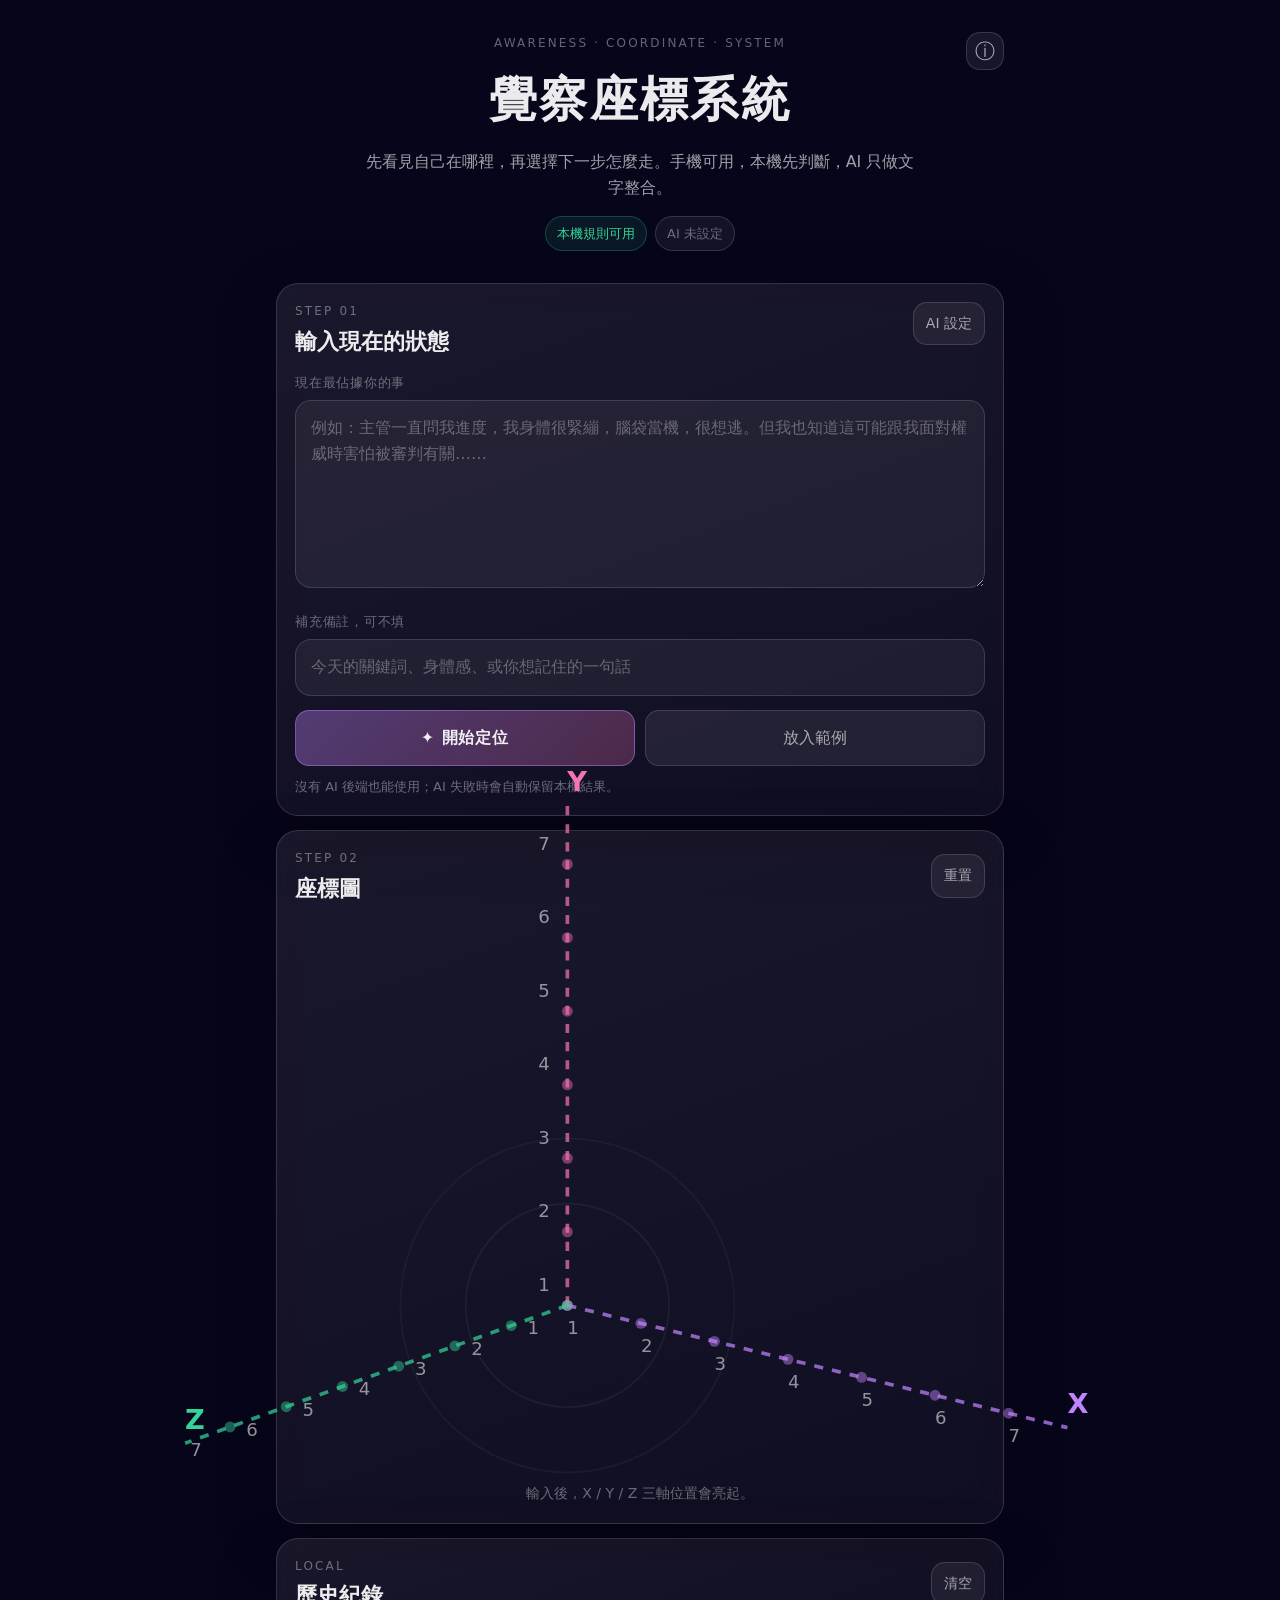
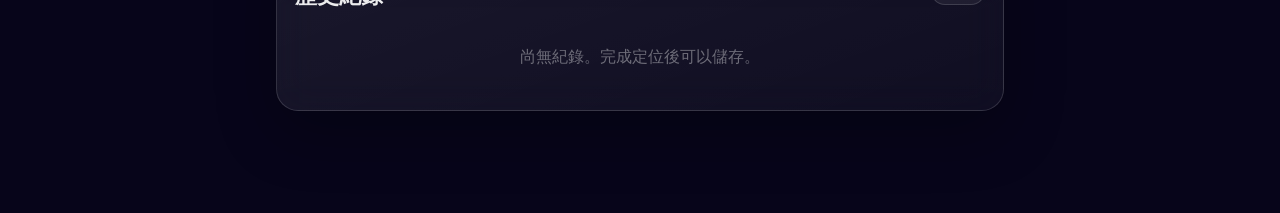
==== commit 0d1ba5ed: "Add files via upload 大更新 from GPT 2.0" ====
--- a/awareness-v5.html
+++ b/awareness-v5.html
@@ -1,781 +1,13 @@
 <!DOCTYPE html>
 <html lang="zh-TW">
 <head>
-<meta charset="UTF-8">
-<meta name="viewport" content="width=device-width, initial-scale=1.0, maximum-scale=1.0, user-scalable=no">
-<title>覺察座標系統 3D 地圖</title>
-<link href="https://fonts.googleapis.com/css2?family=Noto+Serif+TC:wght@300;400;500&family=Noto+Sans+TC:wght@300;400;500&display=swap" rel="stylesheet">
-<style>
-*{box-sizing:border-box;margin:0;padding:0;-webkit-tap-highlight-color:transparent}
-:root{
-  --bg1:#0a0716;--bg2:#120e24;
-  --px:#c084fc;--py:#f472b6;--pz:#34d399;--gold:#fbbf24;--lav:#a78bfa;
-  --px-a:rgba(192,132,252,.13);--py-a:rgba(244,114,182,.13);--pz-a:rgba(52,211,153,.13);
-  --fg:rgba(255,255,255,.9);--fg2:rgba(255,255,255,.58);--fg3:rgba(255,255,255,.28);
-  --br:rgba(255,255,255,.07);--br2:rgba(255,255,255,.16);
-  --card:rgba(255,255,255,.04);--card2:rgba(255,255,255,.07);
-}
-html,body{min-height:100vh;overflow-x:hidden}
-body{background:var(--bg1);color:var(--fg);font-family:'Noto Sans TC',sans-serif;font-weight:300}
-body::before{content:'';position:fixed;inset:0;z-index:0;pointer-events:none;
-  background:
-    radial-gradient(ellipse 65% 55% at 15% 25%,rgba(139,92,246,.2) 0%,transparent 60%),
-    radial-gradient(ellipse 50% 45% at 85% 15%,rgba(244,114,182,.14) 0%,transparent 55%),
-    radial-gradient(ellipse 75% 65% at 50% 90%,rgba(52,211,153,.08) 0%,transparent 60%),
-    linear-gradient(160deg,#0a0716 0%,#120e24 45%,#0e1422 70%,#0a0716 100%)}
-canvas#bgc{position:fixed;inset:0;z-index:0;pointer-events:none}
-.page{position:relative;z-index:1;max-width:480px;margin:0 auto;padding:0 0 88px}
-
-/* ── HEADER ── */
-.hd{padding:36px 20px 20px;text-align:center;position:relative}
-.hd-main{font-family:'Noto Serif TC',serif;font-size:clamp(13px,4vw,16px);font-weight:300;letter-spacing:.22em;color:var(--fg);margin-bottom:6px;text-transform:uppercase}
-.hd-main em{color:var(--px);font-style:normal}
-.hd-divline{width:48px;height:1px;background:linear-gradient(90deg,transparent,var(--px),transparent);margin:10px auto;opacity:.6}
-.hd-credit{font-size:10px;color:var(--fg3);letter-spacing:.12em;margin-bottom:12px}
-.hd-desc{font-size:11px;color:var(--fg3);line-height:1.8;padding:10px 16px;border:1px solid var(--br);border-radius:10px;background:var(--card);text-align:left}
-.hd-desc strong{color:rgba(255,255,255,.7);font-weight:400}
-.info-btn{position:absolute;top:36px;right:20px;width:32px;height:32px;border-radius:50%;background:var(--px-a);border:1px solid rgba(192,132,252,.25);color:var(--px);font-size:14px;font-weight:500;cursor:pointer;display:flex;align-items:center;justify-content:center;transition:.2s}
-.info-btn:hover{background:rgba(192,132,252,.22)}
-
-.divider{height:1px;background:linear-gradient(90deg,transparent,var(--br2),transparent);margin:0 20px}
-
-/* ── TABS ── */
-.tabs{display:flex;border-bottom:1px solid var(--br);margin:0 20px}
-.tb{flex:1;padding:11px 0;background:none;border:none;color:var(--fg3);font-size:12px;cursor:pointer;position:relative;letter-spacing:.06em;font-family:'Noto Sans TC',sans-serif;transition:.2s}
-.tb.on{color:var(--fg)}
-.tb.on::after{content:'';position:absolute;bottom:-1px;left:20%;right:20%;height:1px;background:linear-gradient(90deg,var(--px),var(--py))}
-.sec{display:none;padding:20px 20px 0}
-.sec.on{display:block}
-
-/* ── COORD DIAGRAM ── */
-.coord-wrap{width:100%;position:relative;margin-bottom:8px;border-radius:16px;overflow:hidden;border:1px solid rgba(255,255,255,.12);background:
-  radial-gradient(circle at 50% 78%,rgba(251,191,36,.16),transparent 23%),
-  radial-gradient(circle at 50% 44%,rgba(52,211,153,.12),transparent 30%),
-  radial-gradient(circle at 24% 28%,rgba(192,132,252,.18),transparent 38%),
-  radial-gradient(circle at 80% 24%,rgba(244,114,182,.14),transparent 36%),
-  linear-gradient(160deg,rgba(18,14,36,.92),rgba(10,7,22,.97));box-shadow:inset 0 0 42px rgba(192,132,252,.08)}
-#coord-svg{width:100%;display:block}
-.coord-hint{text-align:center;font-size:11px;color:var(--fg3);letter-spacing:.07em;margin-bottom:16px}
-@keyframes tw{0%,100%{opacity:.3}55%{opacity:.9}}
-.coord-hint{animation:tw 3.5s ease-in-out infinite}
-
-/* ── INPUT ── */
-.fl{margin-bottom:9px}
-.fl-lbl{font-size:11px;color:var(--fg3);letter-spacing:.06em;margin-bottom:5px}
-textarea{width:100%;background:var(--card);border:1px solid var(--br);border-radius:10px;color:var(--fg);font-size:14px;font-weight:300;line-height:1.75;padding:12px 14px;outline:none;transition:.15s;caret-color:var(--px);font-family:'Noto Sans TC',sans-serif;resize:none;min-height:100px}
-input[type=text]{width:100%;background:var(--card);border:1px solid var(--br);border-radius:10px;color:var(--fg);font-size:14px;font-weight:300;padding:11px 14px;outline:none;transition:.15s;caret-color:var(--px);font-family:'Noto Sans TC',sans-serif}
-textarea::placeholder,input::placeholder{color:var(--fg3)}
-textarea:focus,input:focus{border-color:rgba(192,132,252,.36);background:rgba(255,255,255,.05)}
-.btn-go{width:100%;margin-top:2px;padding:14px;background:linear-gradient(135deg,rgba(192,132,252,.18),rgba(244,114,182,.16));border:1px solid rgba(192,132,252,.28);border-radius:10px;color:var(--fg);font-size:14px;letter-spacing:.12em;cursor:pointer;transition:.2s;font-family:'Noto Serif TC',serif;font-weight:300}
-.btn-go:hover{background:linear-gradient(135deg,rgba(192,132,252,.26),rgba(244,114,182,.22))}
-.btn-go:active{transform:scale(.98)}
-.btn-go:disabled{opacity:.32;cursor:not-allowed}
-
-/* ── LOADING ── */
-.loading{display:none;text-align:center;padding:26px;color:var(--fg3);font-size:12px;letter-spacing:.06em}
-.loading.on{display:block}
-.ld{display:inline-block;width:5px;height:5px;border-radius:50%;margin:0 2px;animation:ldp 1.2s ease-in-out infinite}
-.ld:nth-child(1){background:var(--px)}.ld:nth-child(2){background:var(--py);animation-delay:.2s}.ld:nth-child(3){background:var(--pz);animation-delay:.4s}
-@keyframes ldp{0%,100%{opacity:.2;transform:scale(.8)}50%{opacity:1;transform:scale(1.2)}}
-
-/* ── RESULT ── */
-.result{display:none;padding:0 20px}
-.result.on{display:block}
-
-.axis-row{display:flex;gap:6px;margin-bottom:14px;flex-wrap:wrap}
-.ax-chip{display:flex;align-items:center;gap:5px;padding:5px 11px;border-radius:100px;font-size:12px;font-family:'Noto Serif TC',serif;border:1px solid}
-.ax-chip.xc{background:var(--px-a);border-color:rgba(192,132,252,.3);color:var(--px)}
-.ax-chip.yc{background:var(--py-a);border-color:rgba(244,114,182,.3);color:var(--py)}
-.ax-chip.zc{background:var(--pz-a);border-color:rgba(52,211,153,.3);color:var(--pz)}
-.ax-chip-sub{font-size:10px;opacity:.7;font-family:'Noto Sans TC',sans-serif}
-
-/* ── MAIN SITUATION CARD ── */
-.sit-card{border-radius:16px;overflow:hidden;margin-bottom:10px;border:1px solid rgba(192,132,252,.22);background:linear-gradient(145deg,rgba(192,132,252,.09),rgba(244,114,182,.05))}
-.sit-card-hd{padding:18px 18px 14px;cursor:pointer;display:flex;align-items:flex-start;gap:13px}
-.sit-emoji{font-size:26px;line-height:1;flex-shrink:0;margin-top:2px}
-.sit-hd-r{flex:1}
-.sit-label{font-size:10px;letter-spacing:.12em;color:var(--px);margin-bottom:4px}
-.sit-name{font-family:'Noto Serif TC',serif;font-size:18px;font-weight:300;margin-bottom:4px;line-height:1.2}
-.sit-match{font-size:11px;color:var(--fg3)}
-.sit-arr{font-size:11px;color:var(--fg3);margin-top:4px;transition:.2s;flex-shrink:0}
-.sit-card.open .sit-arr{transform:rotate(180deg)}
-.sit-body{display:none;padding:0 18px 18px;border-top:1px solid rgba(255,255,255,.07)}
-.sit-card.open .sit-body{display:block}
-.sit-desc{font-size:13px;color:var(--fg2);line-height:1.85;font-weight:300;margin:14px 0 14px}
-.insight-tabs{display:flex;gap:0;border:1px solid var(--br);border-radius:8px;overflow:hidden;margin-bottom:10px}
-.itab{flex:1;padding:8px 4px;background:none;border:none;color:var(--fg3);font-size:11px;cursor:pointer;transition:.15s;font-family:'Noto Sans TC',sans-serif;text-align:center;letter-spacing:.02em}
-.itab.on{color:var(--fg);background:rgba(255,255,255,.07)}
-.insight-panel{display:none}.insight-panel.on{display:block}
-.insight-note{padding:7px 11px;font-size:12px;line-height:1.55;border-left:2px solid;margin-bottom:8px}
-.in-x{background:var(--px-a);border-color:var(--px);color:rgba(192,132,252,.9)}
-.in-y{background:var(--py-a);border-color:var(--py);color:rgba(244,114,182,.9)}
-.in-z{background:var(--pz-a);border-color:var(--pz);color:rgba(52,211,153,.9)}
-.insight-text{font-size:13px;color:var(--fg2);line-height:1.85;font-weight:300;padding-bottom:10px}
-.today-box{padding:12px 14px;background:rgba(251,191,36,.07);border:1px solid rgba(251,191,36,.18);border-radius:10px;font-size:13px;color:var(--gold);line-height:1.65;margin-bottom:8px}
-.today-box::before{content:'今天 → ';opacity:.7}
-.today-remind{font-size:12px;color:var(--fg3);line-height:1.65;font-style:italic}
-
-/* sub tag */
-.sub-wrap{margin-bottom:14px}
-.sub-lbl{font-size:10px;letter-spacing:.1em;color:var(--fg3);margin-bottom:7px}
-.sub-tags{display:flex;gap:6px;flex-wrap:wrap}
-.sub-tag{padding:5px 12px;border-radius:100px;background:var(--card);border:1px solid var(--br);font-size:12px;color:var(--fg3);cursor:pointer;transition:.15s;display:flex;align-items:center;gap:5px}
-.sub-tag:hover{background:var(--card2);color:var(--fg2);border-color:var(--br2)}
-.sub-tag-score{font-size:10px;opacity:.55}
-/* sub extended (AI思考) */
-.sub-extended{margin-top:10px;padding:12px 14px;background:rgba(167,139,250,.07);border:1px solid rgba(167,139,250,.15);border-radius:10px;font-size:12px;color:rgba(167,139,250,.85);line-height:1.75}
-.sub-extended-lbl{font-size:10px;letter-spacing:.1em;color:var(--lav);margin-bottom:6px;opacity:.8}
-
-/* 身心靈 */
-.sg-title{font-size:10px;letter-spacing:.1em;color:var(--fg3);margin:4px 0 8px}
-.sg-row{display:flex;flex-direction:column;gap:8px;margin-bottom:12px}
-.sgc{background:var(--card);border:1px solid var(--br);border-radius:12px;overflow:hidden;cursor:pointer;transition:.15s}
-.sgc:hover{background:var(--card2)}
-.sgc-hd{display:flex;align-items:center;gap:9px;padding:12px 14px}
-.sg-ico{width:28px;height:28px;border-radius:50%;display:flex;align-items:center;justify-content:center;font-size:13px;flex-shrink:0}
-.sgc-ttl{font-size:13px;color:var(--fg2);flex:1}
-.sgc-arr{font-size:10px;color:var(--fg3);transition:.2s}
-.sgc.open .sgc-arr{transform:rotate(180deg)}
-.sgc-body{display:none;padding:0 14px 12px;border-top:1px solid var(--br)}
-.sgc.open .sgc-body{display:block}
-.sgc-body p{font-size:13px;color:var(--fg2);line-height:1.85;font-weight:300;padding-top:10px}
-
-.btn-g{width:100%;padding:11px;background:none;border:1px solid var(--br);border-radius:10px;color:var(--fg3);font-size:12px;cursor:pointer;transition:.15s;font-family:'Noto Sans TC',sans-serif;letter-spacing:.05em;margin-top:6px}
-.btn-g:hover{border-color:var(--br2);color:var(--fg2)}
-
-/* ── HISTORY ── */
-.hist-empty{text-align:center;padding:48px 0;color:var(--fg3);font-size:13px;line-height:1.9}
-.hl{display:flex;flex-direction:column;gap:9px}
-.hi{background:var(--card);border:1px solid var(--br);border-radius:12px;padding:13px 15px;cursor:pointer;transition:.15s}
-.hi:hover{background:var(--card2)}
-.hi-meta{display:flex;justify-content:space-between;align-items:center;margin-bottom:6px}
-.hi-date{font-size:11px;color:var(--fg3)}
-.hi-coords{display:flex;gap:5px;font-size:12px;font-family:'Noto Serif TC',serif;align-items:center}
-.hi-del{background:none;border:none;color:var(--fg3);font-size:14px;cursor:pointer;padding:0 3px;line-height:1;transition:.15s}
-.hi-del:hover{color:#f87171}
-.hi-txt{font-size:12px;color:var(--fg3);line-height:1.6;display:-webkit-box;-webkit-line-clamp:2;-webkit-box-orient:vertical;overflow:hidden}
-.hi-note{font-size:11px;color:var(--fg3);margin-top:3px;font-style:italic;opacity:.6}
-.bx{color:var(--px)}.by{color:var(--py)}.bz{color:var(--pz)}.sep{color:var(--fg3);font-size:10px}
-
-/* ── INFO MODAL ── */
-.modal-wrap{display:none;position:fixed;inset:0;z-index:200;align-items:flex-end;justify-content:center;background:rgba(0,0,0,.65);backdrop-filter:blur(6px)}
-.modal-wrap.on{display:flex}
-.modal{background:linear-gradient(160deg,#1c1540,#130f28);border:1px solid var(--br2);border-radius:24px 24px 0 0;padding:22px 20px 40px;width:100%;max-width:480px;max-height:88vh;overflow-y:auto}
-@keyframes sUp{from{transform:translateY(100%)}to{transform:translateY(0)}}
-.modal-wrap.on .modal{animation:sUp .28s cubic-bezier(.16,1,.3,1)}
-.mpill{width:34px;height:4px;background:var(--br2);border-radius:2px;margin:0 auto 18px}
-.mttl{font-family:'Noto Serif TC',serif;font-size:17px;font-weight:300;letter-spacing:.08em;margin-bottom:6px;text-align:center}
-.m-sub{font-size:11px;color:var(--fg3);text-align:center;margin-bottom:20px;line-height:1.7}
-.ax-sec{margin-bottom:24px}
-.ax-sec-hd{display:flex;align-items:center;gap:8px;margin-bottom:8px}
-.ax-bdg{padding:3px 10px;border-radius:100px;font-size:11px;font-family:'Noto Serif TC',serif;letter-spacing:.04em}
-.abx{background:var(--px-a);color:var(--px);border:1px solid rgba(192,132,252,.2)}
-.aby{background:var(--py-a);color:var(--py);border:1px solid rgba(244,114,182,.2)}
-.abz{background:var(--pz-a);color:var(--pz);border:1px solid rgba(52,211,153,.2)}
-.ax-sub{font-size:11px;color:var(--fg3)}
-.ax-desc{font-size:12px;color:var(--fg3);line-height:1.75;margin-bottom:12px}
-.lvl-list{display:flex;flex-direction:column;gap:4px}
-.lvl{display:flex;gap:9px;padding:8px 10px;background:var(--card);border-radius:8px;align-items:flex-start}
-.lvl-n{font-family:'Noto Serif TC',serif;font-size:12px;width:14px;flex-shrink:0;margin-top:1px}
-.lvl-x .lvl-n{color:var(--px)}.lvl-y .lvl-n{color:var(--py)}.lvl-z .lvl-n{color:var(--pz)}
-.lvl-nm{font-size:12px;font-weight:400;margin-bottom:2px}
-.lvl-ds{font-size:11px;color:var(--fg3);line-height:1.55}
-.lvl-ex{font-size:11px;color:var(--fg3);opacity:.65;margin-top:2px;font-style:italic}
-/* step list for Z */
-.step-list{display:flex;flex-direction:column;gap:6px;margin-top:10px}
-.step{padding:10px 12px;background:var(--card);border-radius:9px;border-left:2px solid var(--pz)}
-.step-n{font-size:10px;letter-spacing:.1em;color:var(--pz);margin-bottom:4px}
-.step-ttl{font-size:12px;font-weight:400;margin-bottom:4px}
-.step-body{font-size:11px;color:var(--fg3);line-height:1.65}
-/* x table */
-.x-table{width:100%;border-collapse:collapse;margin-top:10px;font-size:11px}
-.x-table th{text-align:left;padding:6px 8px;color:var(--fg3);font-weight:400;border-bottom:1px solid var(--br);letter-spacing:.04em}
-.x-table td{padding:7px 8px;border-bottom:1px solid var(--br);color:var(--fg3);line-height:1.55;vertical-align:top}
-.x-table td:first-child{color:var(--px);font-weight:400;white-space:nowrap}
-/* y dimension examples */
-.dim-list{display:flex;flex-direction:column;gap:5px;margin-top:10px}
-.dim{padding:9px 11px;background:var(--card);border-radius:8px;border-left:2px solid var(--py)}
-.dim-n{font-size:10px;color:var(--py);letter-spacing:.06em;margin-bottom:3px}
-.dim-body{font-size:11px;color:var(--fg3);line-height:1.6}
-.disc{margin-top:18px;padding:13px;background:rgba(251,191,36,.05);border:1px solid rgba(251,191,36,.13);border-radius:12px}
-.disc-hd{display:flex;align-items:center;gap:8px;margin-bottom:8px}
-.warn-ico{width:26px;height:26px;border-radius:50%;background:rgba(251,191,36,.1);border:1px solid rgba(251,191,36,.22);display:flex;align-items:center;justify-content:center;font-size:13px;color:var(--gold);font-weight:700;flex-shrink:0}
-.disc-ttl{font-size:13px;color:var(--gold)}
-.disc-body{font-size:12px;color:rgba(251,191,36,.55);line-height:1.75}
-.m-close{width:100%;padding:11px;background:rgba(255,255,255,.05);border:1px solid var(--br);border-radius:9px;color:var(--fg2);font-size:13px;cursor:pointer;margin-top:18px;font-family:'Noto Sans TC',sans-serif;transition:.15s}
-.m-close:hover{background:rgba(255,255,255,.09)}
-
-/* ── STAR POPUP ── */
-.sm-wrap{display:none;position:fixed;inset:0;z-index:150;align-items:center;justify-content:center;background:rgba(0,0,0,.5);backdrop-filter:blur(4px);padding:20px}
-.sm-wrap.on{display:flex}
-.sm{background:linear-gradient(160deg,#1c1540,#130f28);border:1px solid var(--br2);border-radius:18px;padding:20px;width:min(310px,100%)}
-@keyframes fiS{from{opacity:0;transform:scale(.93)}to{opacity:1;transform:scale(1)}}
-.sm-wrap.on .sm{animation:fiS .18s ease}
-.sm-t{font-size:14px;font-family:'Noto Serif TC',serif;margin-bottom:8px}
-.sm-b{font-size:13px;color:var(--fg2);line-height:1.8;white-space:pre-line}
-.sm-cl{margin-top:14px;width:100%;padding:9px;background:rgba(255,255,255,.06);border:none;border-radius:8px;color:var(--fg2);font-size:12px;cursor:pointer;font-family:'Noto Sans TC',sans-serif}
-
-/* BOT NAV */
-.bot-nav{display:none;position:fixed;bottom:0;left:0;right:0;background:rgba(10,7,22,.93);backdrop-filter:blur(16px);border-top:1px solid var(--br);padding:9px 0 max(9px,env(safe-area-inset-bottom));z-index:100;justify-content:space-around}
-@media(max-width:480px){.bot-nav{display:flex}.tabs{display:none}.page{padding-bottom:72px}}
-.nav-btn{display:flex;flex-direction:column;align-items:center;gap:3px;background:none;border:none;color:var(--fg3);font-size:10px;cursor:pointer;padding:5px 24px;transition:.15s;font-family:'Noto Sans TC',sans-serif;letter-spacing:.04em}
-.nav-btn.on{color:var(--fg)}
-.nav-ico{font-size:17px;margin-bottom:1px}
-
-@keyframes fu{from{opacity:0;transform:translateY(8px)}to{opacity:1;transform:translateY(0)}}
-.anim{animation:fu .32s ease both}
-</style>
+  <meta charset="UTF-8">
+  <meta name="viewport" content="width=device-width, initial-scale=1.0">
+  <meta http-equiv="refresh" content="0; url=./index.html">
+  <title>覺察座標系統</title>
+  <script>location.replace('./index.html');</script>
 </head>
 <body>
-<canvas id="bgc"></canvas>
-<div class="page">
-
-<!-- HEADER -->
-<div class="hd">
-  <button class="info-btn" onclick="openInfo()">ℹ</button>
-  <div class="hd-main">AWARENESS · <em>COORDINATE</em> · SYSTEM</div>
-  <div class="hd-divline"></div>
-  <div class="hd-credit">覺察座標系統 3D 地圖 · GitHub Pages Safe Version</div>
-  <div class="hd-desc">終極目標是<strong>活出自在的人生</strong>，但要先清楚現在的定位。<br>透過 X・Y・Z 三軸，看見自己在哪裡，再決定下一步怎麼走。</div>
-</div>
-<div class="divider"></div>
-
-<div class="tabs">
-  <button class="tb on" id="tb-loc" onclick="tab('loc')">定位</button>
-  <button class="tb" id="tb-his" onclick="tab('his')">紀錄</button>
-</div>
-
-<div class="sec on" id="sec-loc">
-  <!-- COORD DIAGRAM -->
-  <div class="coord-wrap">
-    <svg id="coord-svg" viewBox="0 0 360 270" xmlns="http://www.w3.org/2000/svg"></svg>
-  </div>
-  <div class="coord-hint" id="coord-hint">✦ 輸入狀態後，座標點將在此亮起</div>
-
-  <div class="fl">
-    <div class="fl-lbl">現在的狀態</div>
-    <textarea id="inp" placeholder="現在最佔據我的事是……&#10;身體的感覺是……情緒是……&#10;我一直在想……卡在……" rows="4"></textarea>
-  </div>
-  <div class="fl">
-    <div class="fl-lbl">備註 / 補充（選填）</div>
-    <input type="text" id="note" placeholder="任何補充、當下一個詞、今天的日期都可以">
-  </div>
-  <button class="btn-go" id="btn-go" onclick="go()">✦ 開始定位</button>
-</div>
-
-<div class="loading" id="loading"><div style="margin-bottom:10px"><span class="ld"></span><span class="ld"></span><span class="ld"></span></div>掃描座標中</div>
-
-<!-- RESULT -->
-<div class="result" id="result">
-  <div class="axis-row" id="axis-row"></div>
-  <div id="sit-main"></div>
-  <div id="sub-area"></div>
-  <div class="sg-title">✦ 三個面向的建議</div>
-  <div class="sg-row" id="sg-row"></div>
-  <button class="btn-g" onclick="saveRec()">儲存這次定位</button>
-  <button class="btn-g" onclick="reset()">重新輸入</button>
-</div>
-
-<div class="sec" id="sec-his">
-  <div class="hist-empty" id="he">還沒有紀錄<br><br>完成第一次定位後儲存，<br>就會出現在這裡。</div>
-  <div class="hl" id="hl"></div>
-</div>
-</div>
-
-<div class="bot-nav">
-  <button class="nav-btn on" id="nav-loc" onclick="tab('loc')"><div class="nav-ico">✦</div>定位</button>
-  <button class="nav-btn" id="nav-his" onclick="tab('his')"><div class="nav-ico">◎</div>紀錄</button>
-</div>
-
-<!-- INFO MODAL -->
-<div class="modal-wrap" id="info-modal" onclick="if(event.target===this)closeInfo()">
-<div class="modal">
-  <div class="mpill"></div>
-  <div class="mttl">覺察座標系統</div>
-  <div class="m-sub">終極目標是活出自在的人生。<br>先看清現在的位置，再決定下一步。</div>
-
-  <!-- X AXIS -->
-  <div class="ax-sec">
-    <div class="ax-sec-hd"><span class="ax-bdg abx">X 軸</span><span class="ax-sub">問題規模（你把事情放多大的脈絡裡看）</span></div>
-    <div class="ax-desc">問題規模 = 你把一件事放在多大的脈絡裡理解，以及你打算用多大的層級去處理它。</div>
-    <table class="x-table">
-      <tr><th>層級</th><th>問的問題</th><th>例子</th></tr>
-      <tr><td>1 微觀</td><td>我現在怎麼了？</td><td>今天很焦慮，胸口緊</td></tr>
-      <tr><td>2 個人</td><td>這和我的模式有關？</td><td>遇到權威就凍結</td></tr>
-      <tr><td>3 關係</td><td>這和互動結構有關？</td><td>對方壓迫，我討好，失去界線</td></tr>
-      <tr><td>4 組織</td><td>這和制度文化有關？</td><td>主管用審問式管理</td></tr>
-      <tr><td>5 社會</td><td>這和社會價值有關？</td><td>社會推崇穩定、服從</td></tr>
-      <tr><td>6 歷史文化</td><td>這和世代脈絡有關？</td><td>亞洲家庭、父權、績效文化</td></tr>
-      <tr><td>7 存在哲學</td><td>人為何痛苦？我為何活？</td><td>自由、意義、靈魂</td></tr>
-    </table>
-  </div>
-
-  <!-- Y AXIS -->
-  <div class="ax-sec">
-    <div class="ax-sec-hd"><span class="ax-bdg aby">Y 軸</span><span class="ax-sub">意識維度（你用什麼視角理解事情）</span></div>
-    <div class="ax-desc">以「你與主管互動」為例，看不同維度如何看同一件事。</div>
-    <div class="dim-list">
-      <div class="dim"><div class="dim-n">1D · 單一當下</div><div class="dim-body">主管問我。我很怕。我想逃。只有當下感受，沒有前因後果。</div></div>
-      <div class="dim"><div class="dim-n">2D · 二元對立</div><div class="dim-body">他是壓迫者，我是被壓迫的人。不是他錯就是我爛，不是反抗就是服從。</div></div>
-      <div class="dim"><div class="dim-n">3D · 因果連結</div><div class="dim-body">因為他一直追問，所以我被觸發。因為過去有被權威壓迫的經驗，我現在會凍結。「我有一個反應模式。」</div></div>
-      <div class="dim"><div class="dim-n">4D · 探索核心</div><div class="dim-body">這不只是主管。這是我面對權威、審判、自我價值的核心課題。但危險是一直分析核心，卻不知道實際要怎麼回話。</div></div>
-      <div class="dim"><div class="dim-n">5D · 主動創造</div><div class="dim-body">我開始主動設計：事前整理狀態、主動回報進度、用句子保護自己。從「被發生」轉成「主動設計」。</div></div>
-      <div class="dim"><div class="dim-n">6D · 系統整合</div><div class="dim-body">主管壓力 → 睡眠變差 → 沒力準備面試 → 金錢焦慮 → 更不敢離職 → 更討厭主管。看見整個系統循環。</div></div>
-      <div class="dim"><div class="dim-n">7D · 意義洞見</div><div class="dim-body">「我的課題不是打敗主管，而是在權威面前仍然站回自己。」精準命名課題，然後回到現實行動。</div></div>
-    </div>
-  </div>
-
-  <!-- Z AXIS -->
-  <div class="ax-sec">
-    <div class="ax-sec-hd"><span class="ax-bdg abz">Z 軸</span><span class="ax-sub">整合程度（與自己和解，到哪一步）</span></div>
-    <div class="ax-desc">整合不是「我都沒錯」，而是溫柔地看見自己，然後做出新的選擇。</div>
-    <div class="step-list">
-      <div class="step"><div class="step-n">STEP 1 · Z1-2</div><div class="step-ttl">承認事實</div><div class="step-body">不是美化自己，也不是罵自己。「我最近真的很累。」「我有時候會熬夜逃避。」我不再假裝自己沒事。</div></div>
-      <div class="step"><div class="step-n">STEP 2 · Z2-3</div><div class="step-ttl">停止人格審判</div><div class="step-body">不再說「我怎麼又這樣」。改成：「這是一個反應，不是我的全部。」「這是我現在的狀態，不是我這個人的價值。」</div></div>
-      <div class="step"><div class="step-n">STEP 3 · Z3-4</div><div class="step-ttl">看見保護機制</div><div class="step-body">熬夜不是單純墮落，它可能在保護：我不想面對明天、我想拿回自主權、我白天太壓抑。看見壞習慣背後其實有需求。</div></div>
-      <div class="step"><div class="step-n">STEP 4 · Z4-5</div><div class="step-ttl">溫柔但不放任</div><div class="step-body">和解不是「我有原因，所以繼續這樣」。真正的和解是：我理解你為什麼這樣，但我不會讓你繼續傷害我。</div></div>
-      <div class="step"><div class="step-n">STEP 5 · Z5-7</div><div class="step-ttl">做一個小的新選擇</div><div class="step-body">不是一次變成理想版本。「今晚 1:00 前上床。」「主管問我時先說我確認一下。」「這週更新一次帳戶。」用行動重新支持自己。</div></div>
-    </div>
-  </div>
-
-  <div class="disc">
-    <div class="disc-hd"><div class="warn-ico">!</div><div class="disc-ttl">免責聲明</div></div>
-    <div class="disc-body">本工具為自我覺察輔助用途，所有分析結果僅供個人參考與反思，<strong style="color:rgba(251,191,36,.75);font-weight:400">與任何形式的心理諮商、醫療診斷或專業建議無關</strong>。如您正在經歷嚴重情緒困擾，請尋求專業協助。本工具不儲存任何個人資料至外部伺服器。</div>
-  </div>
-  <button class="m-close" onclick="closeInfo()">關閉</button>
-</div>
-</div>
-
-<!-- STAR POPUP -->
-<div class="sm-wrap" id="sm-wrap" onclick="if(event.target===this)closeSM()">
-  <div class="sm"><div class="sm-t" id="sm-t"></div><div class="sm-b" id="sm-b"></div><button class="sm-cl" onclick="closeSM()">關閉</button></div>
-</div>
-
-<script>
-// GitHub Pages safe helpers: localStorage shim + visible error fallback
-window.storage = window.storage || {
-  async get(key){
-    const value = localStorage.getItem(key);
-    return value == null ? null : { value };
-  },
-  async set(key, value){
-    localStorage.setItem(key, value);
-    return true;
-  }
-};
-window.addEventListener('error', function(e){
-  const box = document.createElement('div');
-  box.style.cssText='position:fixed;left:12px;right:12px;bottom:12px;z-index:9999;padding:12px 14px;border:1px solid rgba(251,191,36,.35);border-radius:12px;background:rgba(20,14,32,.96);color:#fbbf24;font:12px/1.6 sans-serif;white-space:pre-wrap;';
-  box.textContent='頁面初始化錯誤：\n' + (e.message || 'Unknown error') + '\n\n請截圖這段訊息，或先使用本修正版 index.html 重新發布。';
-  document.body.appendChild(box);
-});
-
-const XL=['身體當下','情緒心理','個人模式','關係互動','家庭成長','社會文化','靈魂存在'];
-const YL=['單一反應','二元覺察','因果連結','探索核心','主動創造','系統整合','意義洞見'];
-const ZL=['被情緒吞沒','命名覺察','理解洞察','接納允許','主動選擇','穩定練習','轉化分享'];
-
-const SITS=[
-  {id:'overwork',emoji:'🌙',name:'過度熬夜',x:3,y:4,z:2,desc:'知道熬夜是補償機制，卻還是做不到早睡。身體的疲憊和頭腦的清醒形成衝突。',next:'今晚提前 30 分鐘關燈，不用睡著，只是躺著。'},
-  {id:'boss',emoji:'👔',name:'與主管互動',x:6,y:5,z:3,desc:'理解文化與權威結構，但回話還是不穩定。在被問到時身體會先凍結。',next:'準備一句緩衝話：「我確認一下再回覆你。」'},
-  {id:'money',emoji:'💛',name:'金錢焦慮',x:7,y:4,z:2,desc:'理解錢與自由的課題，但現金流還沒更新。焦慮停在理解層，沒有行動。',next:'今天只更新一次帳戶，看一下數字就好。'},
-  {id:'selfworth',emoji:'🫀',name:'自我價值',x:5,y:6,z:4,desc:'看到原生家庭的影響，開始接納自己。知道批判來自舊模式，但有時還是被觸發。',next:'寫下 3 個今天對自己感謝的地方。'},
-  {id:'transition',emoji:'🧭',name:'轉職迷茫',x:5,y:5,z:3,desc:'知道想要改變，也看見了某些方向，但還沒有具體行動。',next:'列出一件這週可以做的最小探索行動。'},
-  {id:'relationship',emoji:'🔗',name:'關係衝突',x:4,y:4,z:3,desc:'開始看見互動模式，知道對方觸發了什麼。情緒命名了，但還沒回話。',next:'在下次對話前，先把自己的需求寫下來。'},
-  {id:'procrastinate',emoji:'⏳',name:'拖延卡關',x:3,y:3,z:2,desc:'知道在逃避，也知道逃避背後有什麼，但還是打不開那個文件。',next:'只打開，什麼都不用做，打開就算完成。'},
-  {id:'anxiety',emoji:'🌀',name:'焦慮漫延',x:2,y:2,z:1,desc:'身體緊繃，腦袋轉個不停，說不清楚在擔心什麼。',next:'慢慢呼吸三次，把腳踩在地板上感受重量。'},
-  {id:'creative',emoji:'✨',name:'創作瓶頸',x:3,y:5,z:3,desc:'知道自己想做什麼，也有很多想法，但下筆時會批判。完美主義擋著。',next:'給自己 15 分鐘，只寫爛草稿，不讀不改。'},
-  {id:'purpose',emoji:'🌌',name:'人生意義',x:7,y:7,z:4,desc:'靈魂層面的問題浮現，思考存在意義與活著為了什麼。',next:'今天做一件讓你感覺活著的小事。'},
-  {id:'burnout',emoji:'🕯',name:'燃燒殆盡',x:2,y:3,z:2,desc:'身體和情緒都在警告需要休息，理智知道，但停不下來。',next:'今天早一個小時結束工作，練習邊界。'},
-  {id:'identity',emoji:'🪞',name:'身份認同',x:5,y:6,z:3,desc:'在不同角色中感到分裂，不確定哪個才是真正的自己。',next:'寫下一件「只有你才會這樣」的事，哪怕很小。'},
-];
-
-function matchSits(rx,ry,rz){
-  return SITS.map(s=>{
-    const d=Math.sqrt((s.x-rx)**2+(s.y-ry)**2+(s.z-rz)**2);
-    return{...s,score:Math.round((1-d/Math.sqrt(108))*100),dist:d};
-  }).sort((a,b)=>a.dist-b.dist);
-}
-
-// ── BG STARS ──
-const bgC=document.getElementById('bgc'),bgX=bgC.getContext('2d');
-let bgS=[];
-function initBg(){bgC.width=window.innerWidth;bgC.height=window.innerHeight;bgS=Array.from({length:110},()=>({x:Math.random()*bgC.width,y:Math.random()*bgC.height,r:Math.random()*1.2+.15,ph:Math.random()*Math.PI*2,sp:Math.random()*.003+.001,hue:Math.random()<.3?(Math.random()<.5?275:315):0}));}
-function drawBg(t){bgX.clearRect(0,0,bgC.width,bgC.height);bgS.forEach(s=>{const a=.1+.48*(.5+.5*Math.sin(t*s.sp*1000+s.ph));bgX.beginPath();bgX.arc(s.x,s.y,s.r,0,Math.PI*2);bgX.fillStyle=s.hue?`hsla(${s.hue},55%,78%,${a})`:`rgba(255,255,255,${a})`;bgX.fill();});requestAnimationFrame(ts=>drawBg(ts/1000));}
-initBg();window.addEventListener('resize',initBg);requestAnimationFrame(ts=>drawBg(ts/1000));
-
-// ── COORD SVG ──
-const SVG_NS='http://www.w3.org/2000/svg';
-const svg=document.getElementById('coord-svg');
-let glowRaf=null;
-
-// Isometric 3D axes layout, viewBox 360x270
-const OX=145,OY=180; // origin
-const DIRS={
-  x:{dx:2.1,dy:0.6,color:'#c084fc',label:'X',sub:'問題規模'},
-  y:{dx:0,  dy:-1.9,color:'#f472b6',label:'Y',sub:'意識維度'},
-  z:{dx:-1.5,dy:0.55,color:'#34d399',label:'Z',sub:'整合程度'},
-};
-const STEP=17;
-
-function axPt(ax,lv){
-  const d=DIRS[ax],t=lv-1;
-  return{x:OX+d.dx*STEP*t, y:OY+d.dy*STEP*t};
-}
-function mkEl(tag,attrs,text){
-  const el=document.createElementNS(SVG_NS,tag);
-  Object.entries(attrs).forEach(([k,v])=>el.setAttribute(k,v));
-  if(text!=null)el.textContent=text;
-  return el;
-}
-
-function buildSVG(r){
-  svg.innerHTML='';
-  cancelAnimationFrame(glowRaf);
-
-  // defs: dreamy gradients, glow, arrowheads
-  const defs=mkEl('defs',{});
-
-  const axisGradients=[
-    ['grad-x','#d8b4fe','#60a5fa'],
-    ['grad-y','#f9a8d4','#fb7185'],
-    ['grad-z','#a7f3d0','#34d399'],
-    ['grad-center','#fff7ed','#fbbf24']
-  ];
-  axisGradients.forEach(([id,c1,c2])=>{
-    const g=mkEl('linearGradient',{id,x1:'0%',y1:'0%',x2:'100%',y2:'100%'});
-    g.appendChild(mkEl('stop',{offset:'0%','stop-color':c1,'stop-opacity':'1'}));
-    g.appendChild(mkEl('stop',{offset:'100%','stop-color':c2,'stop-opacity':'1'}));
-    defs.appendChild(g);
-  });
-
-  ['gx','gy','gz','gc','soft'].forEach(id=>{
-    const f=mkEl('filter',{id,x:'-140%',y:'-140%',width:'380%',height:'380%'});
-    const fe=mkEl('feGaussianBlur',{'in':'SourceGraphic',stdDeviation:id==='soft'?'5.5':'3.8',result:'b'});
-    const fm=mkEl('feMerge',{});
-    fm.appendChild(mkEl('feMergeNode',{'in':'b'}));
-    fm.appendChild(mkEl('feMergeNode',{'in':'SourceGraphic'}));
-    f.appendChild(fe);f.appendChild(fm);defs.appendChild(f);
-  });
-
-  Object.entries(DIRS).forEach(([ax,d])=>{
-    const marker=mkEl('marker',{id:`arrow-${ax}`,viewBox:'0 0 10 10',refX:'8.5',refY:'5',markerWidth:'5',markerHeight:'5',orient:'auto-start-reverse'});
-    marker.appendChild(mkEl('path',{d:'M 0 0 L 10 5 L 0 10 z',fill:d.color,opacity:'.88'}));
-    defs.appendChild(marker);
-  });
-  svg.appendChild(defs);
-
-  // soft nebula stars in coordinate area
-  for(let i=0;i<42;i++){
-    const warm=Math.random()<.28;
-    const c=mkEl('circle',{cx:12+Math.random()*336,cy:10+Math.random()*250,r:Math.random()*1.35+.25,fill:warm?`rgba(251,207,232,${(Math.random()*.26+.08).toFixed(2)})`:`rgba(255,255,255,${(Math.random()*.23+.05).toFixed(2)})`});
-    svg.appendChild(c);
-  }
-
-  // luminous ground / perspective rings
-  [22,38,56,76,98,122].forEach((rr,i)=>{
-    const c=mkEl('ellipse',{cx:OX,cy:OY+4,rx:rr,ry:rr*.34,fill:'none',stroke:i%2?'rgba(255,255,255,.055)':'rgba(192,132,252,.105)','stroke-width':i<2?'.9':'.65'});
-    svg.appendChild(c);
-  });
-
-  // vertical light pillar and meditative origin glow
-  const pillar=mkEl('line',{x1:OX,y1:OY+18,x2:OX,y2:32,stroke:'rgba(167,243,208,.28)','stroke-width':'2.2','stroke-linecap':'round',filter:'url(#soft)'});
-  svg.appendChild(pillar);
-  svg.appendChild(mkEl('circle',{cx:OX,cy:OY,r:'18',fill:'rgba(251,191,36,.13)',filter:'url(#soft)'}));
-  svg.appendChild(mkEl('circle',{cx:OX,cy:OY,r:'7',fill:'rgba(255,247,237,.82)',filter:'url(#gc)'}));
-
-  // axes: layered glow + solid arrow line + magical ticks
-  Object.entries(DIRS).forEach(([ax,d])=>{
-    const end=axPt(ax,7.35);
-    const grad=ax==='x'?'grad-x':ax==='y'?'grad-y':'grad-z';
-
-    // outer aura
-    svg.appendChild(mkEl('line',{x1:OX,y1:OY,x2:end.x,y2:end.y,stroke:d.color+'24','stroke-width':'8','stroke-linecap':'round',filter:'url(#soft)'}));
-    // subtle trail
-    svg.appendChild(mkEl('line',{x1:OX,y1:OY,x2:end.x,y2:end.y,stroke:`url(#${grad})`,'stroke-width':'2.1','stroke-linecap':'round','marker-end':`url(#arrow-${ax})`,opacity:'.9'}));
-    // tiny dotted stardust on axis
-    for(let lv=1;lv<=7;lv++){
-      const p=axPt(ax,lv);
-      const halo=mkEl('circle',{cx:p.x,cy:p.y,r:'7.2',fill:d.color+'12',filter:'url(#soft)'});
-      svg.appendChild(halo);
-      const dot=mkEl('circle',{cx:p.x,cy:p.y,r:lv===1?'3.6':'3.2',fill:`url(#${grad})`,stroke:'rgba(255,255,255,.42)','stroke-width':'.55',filter:`url(#g${ax})`});
-      svg.appendChild(dot);
-
-      // small four-point sparkle for each tick
-      const sparkle=mkEl('path',{d:`M ${p.x} ${p.y-5} L ${p.x+1.25} ${p.y-1.25} L ${p.x+5} ${p.y} L ${p.x+1.25} ${p.y+1.25} L ${p.x} ${p.y+5} L ${p.x-1.25} ${p.y+1.25} L ${p.x-5} ${p.y} L ${p.x-1.25} ${p.y-1.25} Z`,fill:'rgba(255,255,255,.36)'});
-      svg.appendChild(sparkle);
-
-      let tx=p.x,ty=p.y;
-      if(ax==='x'){tx+=2;ty+=15;}else if(ax==='y'){tx+=13;ty+=4;}else{tx-=13;ty+=15;}
-      svg.appendChild(mkEl('text',{x:tx,y:ty,fill:'rgba(255,255,255,.72)','font-size':'9.5','text-anchor':'middle','font-family':'Noto Serif TC,serif','font-weight':'500'},lv));
-    }
-
-    // axis label at end, larger and clearer on mobile
-    const lp=axPt(ax,7);
-    let lx=lp.x,ly=lp.y;
-    if(ax==='x'){lx+=20;ly+=3;}else if(ax==='y'){lx+=18;ly-=5;}else{lx-=20;ly+=3;}
-    svg.appendChild(mkEl('text',{x:lx,y:ly,fill:d.color,'font-size':'14','text-anchor':'middle','font-family':'Noto Serif TC,serif','font-weight':'500',filter:`url(#g${ax})`},d.label));
-    svg.appendChild(mkEl('text',{x:lx,y:ly+13,fill:'rgba(255,255,255,.6)','font-size':'9.2','text-anchor':'middle','font-family':'Noto Sans TC,sans-serif'},d.sub));
-  });
-
-  if(!r){
-    document.getElementById('coord-hint').textContent='✦ 輸入狀態後，座標點將在此亮起';
-    return;
-  }
-
-  // result connector lines, brighter but still soft
-  ['x','y','z'].forEach(ax=>{
-    const p=axPt(ax,r[ax]);
-    const col=DIRS[ax].color;
-    svg.appendChild(mkEl('line',{x1:OX,y1:OY,x2:p.x,y2:p.y,stroke:col+'75','stroke-width':'2.35','stroke-linecap':'round',filter:`url(#g${ax})`}));
-  });
-
-  const px=axPt('x',r.x),py=axPt('y',r.y),pz=axPt('z',r.z);
-  const centX=(px.x+py.x+pz.x)/3, centY=(px.y+py.y+pz.y)/3;
-
-  const starDefs=[
-    {pt:px,col:DIRS.x.color,fid:'gx',ax:'x',lv:r.x,grad:'grad-x'},
-    {pt:py,col:DIRS.y.color,fid:'gy',ax:'y',lv:r.y,grad:'grad-y'},
-    {pt:pz,col:DIRS.z.color,fid:'gz',ax:'z',lv:r.z,grad:'grad-z'},
-    {pt:{x:centX,y:centY},col:'#fff7ed',fid:'gc',ax:'c',lv:null,grad:'grad-center'},
-  ];
-
-  starDefs.forEach(s=>{
-    svg.appendChild(mkEl('circle',{cx:s.pt.x,cy:s.pt.y,r:s.ax==='c'?'13':'12',fill:s.col+'24',filter:`url(#${s.fid})`}));
-    const star=mkEl('path',{d:`M ${s.pt.x} ${s.pt.y-7} L ${s.pt.x+2.1} ${s.pt.y-2.1} L ${s.pt.x+7} ${s.pt.y} L ${s.pt.x+2.1} ${s.pt.y+2.1} L ${s.pt.x} ${s.pt.y+7} L ${s.pt.x-2.1} ${s.pt.y+2.1} L ${s.pt.x-7} ${s.pt.y} L ${s.pt.x-2.1} ${s.pt.y-2.1} Z`,fill:`url(#${s.grad})`,stroke:'rgba(255,255,255,.62)','stroke-width':'.75',filter:`url(#${s.fid})`});
-    star.classList.add('rstar');star.setAttribute('data-ax',s.ax);if(s.lv)star.setAttribute('data-lv',s.lv);
-    svg.appendChild(star);
-
-    if(s.ax!=='c'){
-      let tx=s.pt.x,ty=s.pt.y;
-      if(s.ax==='x'){ty+=17;}else if(s.ax==='y'){tx+=21;ty+=4;}else{tx-=15;ty+=17;}
-      svg.appendChild(mkEl('text',{x:tx,y:ty,fill:s.col,'font-size':'10.5','text-anchor':'middle','font-family':'Noto Sans TC,sans-serif','font-weight':'500'},`${s.ax.toUpperCase()}${s.lv}`));
-    } else {
-      svg.appendChild(mkEl('text',{x:centX,y:centY-14,fill:'rgba(255,247,237,.76)','font-size':'9.5','text-anchor':'middle','font-family':'Noto Serif TC,serif'},`X${r.x}/Y${r.y}/Z${r.z}`));
-    }
-  });
-
-  let t2=0;
-  function animStars(){
-    svg.querySelectorAll('.rstar').forEach((s,i)=>{
-      s.style.opacity=.76+.24*Math.sin(t2*1.6+i);
-    });
-    t2+=0.04;
-    glowRaf=requestAnimationFrame(animStars);
-  }
-  animStars();
-  document.getElementById('coord-hint').textContent='✦ 點擊星點查看說明';
-}
-
-// star click
-svg.addEventListener('click',e=>{
-  const t=e.target;if(!t.classList.contains('rstar'))return;
-  const ax=t.getAttribute('data-ax');
-  if(ax==='c'){
-    document.getElementById('sm-t').textContent='你的三軸交會點';
-    document.getElementById('sm-b').textContent=`這顆星是你 X・Y・Z 三軸座標的空間中心點。\n\n它代表你此刻的整體狀態交叉點，是你目前在這個覺察座標系中真實所在的位置。`;
-  } else {
-    const lv=parseInt(t.getAttribute('data-lv'));
-    const labels={x:XL,y:YL,z:ZL};
-    const names={x:'問題規模',y:'意識維度',z:'整合程度'};
-    const descs={
-      x:`你把問題放在「${XL[lv-1]}」的規模裡看。`,
-      y:`你目前的意識視角在「${YL[lv-1]}」。`,
-      z:`你目前的整合落地狀態：「${ZL[lv-1]}」。`
-    };
-    document.getElementById('sm-t').textContent=`${ax.toUpperCase()}${lv} · ${labels[ax][lv-1]}`;
-    document.getElementById('sm-b').textContent=`${names[ax]} 第 ${lv} 格\n\n${descs[ax]}`;
-  }
-  document.getElementById('sm-wrap').classList.add('on');
-});
-
-buildSVG(null);
-
-// ── TAB ──
-function tab(id){['loc','his'].forEach(t=>{document.getElementById('tb-'+t)?.classList.toggle('on',t===id);document.getElementById('sec-'+t)?.classList.toggle('on',t===id);document.getElementById('nav-'+t)?.classList.toggle('on',t===id);});if(id==='his')renderHis();}
-
-// ── ANALYZE ──
-let last=null;
-function clamp7(n){return Math.max(1,Math.min(7,Number(n)||1));}
-function localAnalyze(inp,note){
-  const t=(inp+' '+(note||'')).toLowerCase();
-  const has=(arr)=>arr.some(k=>t.includes(k));
-  let x=3,y=3,z=2;
-  if(has(['主管','權威','公司','職場','制度','社會','文化','工作'])) x=Math.max(x,6);
-  if(has(['家庭','父母','原生','小時候','童年'])) x=Math.max(x,5);
-  if(has(['關係','朋友','伴侶','喜歡','封鎖','衝突'])) x=Math.max(x,4);
-  if(has(['人生','意義','靈魂','存在','自由','自在'])) x=7;
-  if(has(['身體','胸口','胃','呼吸','腰','頭','睡','累','痛'])) x=Math.min(x,2);
-
-  if(has(['底層','模式','原因','為什麼','覺察','理解'])) y=Math.max(y,4);
-  if(has(['系統','循環','結構','互相影響'])) y=Math.max(y,6);
-  if(has(['意義','課題','靈魂','高我'])) y=Math.max(y,7);
-  if(has(['我想','我要','選擇','設計','行動'])) y=Math.max(y,5);
-  if(has(['爆炸','崩潰','很怕','想逃','焦慮','緊繃'])) y=Math.min(Math.max(y,2),4);
-
-  if(has(['吞沒','崩潰','爆炸','不知道','想逃','當機'])) z=1;
-  if(has(['我知道','命名','感覺是','我現在'])) z=Math.max(z,2);
-  if(has(['理解','看見','模式','因果'])) z=Math.max(z,3);
-  if(has(['接納','允許','不批判','陪自己'])) z=Math.max(z,4);
-  if(has(['行動','今天','下一步','準備','練習'])) z=Math.max(z,5);
-  if(has(['穩定','每天','習慣','持續'])) z=Math.max(z,6);
-  if(has(['分享','幫助他人','轉化'])) z=Math.max(z,7);
-
-  x=clamp7(x);y=clamp7(y);z=clamp7(z);
-  return {
-    x,y,z,
-    summary:`目前在 ${XL[x-1]} 中尋找下一步`,
-    xi:`你現在不是只在處理單一事件，而是在看見它背後牽動的「${XL[x-1]}」層級。先不用急著把整個問題一次解完，先把它縮小成今天能處理的一格。`,
-    yi:`你的視角目前接近「${YL[y-1]}」。這代表你已經不只是反應，而是開始嘗試理解自己怎麼被觸發、怎麼選擇。`,
-    zi:`整合程度落在「${ZL[z-1]}」。現在最重要的不是逼自己完美，而是讓身體和行動跟上你已經知道的事。`,
-    next:'先做一件最小行動',
-    remind:'你不用一次變好，先回到自己。',
-    sub_ext:'這個座標提醒你：不要只停在分析，也不要急著跳到巨大改變。先找到一個小到不會抗拒的行動，讓新的自己有地方開始。',
-    body_s:'先把注意力放回身體：腳踩地、慢慢吐氣、放鬆肩頸。身體安定一點，思考才不會全部擠在腦中。',
-    mind_s:'把現在的情緒命名，不急著說服自己。你可以問：我現在最怕的是什麼？我真正需要的是什麼？',
-    spirit_s:'從更大的視角看，這不是你失敗，而是你正在學會用新的方式陪自己過關。你不是卡住，你是在重新定位。'
-  };
-}
-
-async function go(){
-  const inp=document.getElementById('inp').value.trim();
-  const note=document.getElementById('note').value.trim();
-  if(!inp)return document.getElementById('inp').focus();
-  document.getElementById('btn-go').disabled=true;
-  document.getElementById('loading').classList.add('on');
-  document.getElementById('result').classList.remove('on');
-  try{
-    // GitHub Pages 修正版：不在前端直連 Anthropic API，避免 CORS / API key / 空白頁問題。
-    const r=localAnalyze(inp,note);
-    r.input=inp;r.note=note;r.ts=Date.now();last=r;showResult(r);
-  }catch(e){
-    alert('分析失敗：' + (e.message || e));console.error(e);
-  }finally{
-    document.getElementById('loading').classList.remove('on');
-    document.getElementById('btn-go').disabled=false;
-  }
-}
-
-function showResult(r){
-  buildSVG(r);
-
-  // chips
-  const ar=document.getElementById('axis-row');ar.innerHTML='';
-  [{v:r.x,lbl:XL[r.x-1],cls:'xc',pre:'X'},{v:r.y,lbl:YL[r.y-1],cls:'yc',pre:'Y'},{v:r.z,lbl:ZL[r.z-1],cls:'zc',pre:'Z'}].forEach(c=>{
-    ar.innerHTML+=`<div class="ax-chip ${c.cls} anim"><strong>${c.pre}${c.v}</strong><span class="ax-chip-sub">${c.lbl}</span></div>`;
-  });
-
-  // main card
-  const matched=matchSits(r.x,r.y,r.z);
-  const main=matched[0];
-  document.getElementById('sit-main').innerHTML=`
-  <div class="sit-card open anim">
-    <div class="sit-card-hd" onclick="this.parentElement.classList.toggle('open')">
-      <div class="sit-emoji">${main.emoji}</div>
-      <div class="sit-hd-r">
-        <div class="sit-label">✦ 最接近的情境</div>
-        <div class="sit-name">${main.name}</div>
-        <div class="sit-match">匹配度 ${main.score}%</div>
-      </div>
-      <div class="sit-arr">▲</div>
-    </div>
-    <div class="sit-body">
-      <div class="sit-desc">${main.desc}</div>
-      <div class="insight-tabs">
-        <button class="itab on" onclick="switchIT(0,this)">X 軸</button>
-        <button class="itab" onclick="switchIT(1,this)">Y 軸</button>
-        <button class="itab" onclick="switchIT(2,this)">Z 軸</button>
-      </div>
-      <div class="insight-panel on" id="ip0">
-        <div class="insight-note in-x">X${r.x}（${XL[r.x-1]}）</div>
-        <div class="insight-text">${r.xi}</div>
-      </div>
-      <div class="insight-panel" id="ip1">
-        <div class="insight-note in-y">Y${r.y}（${YL[r.y-1]}）</div>
-        <div class="insight-text">${r.yi}</div>
-      </div>
-      <div class="insight-panel" id="ip2">
-        <div class="insight-note in-z">Z${r.z}（${ZL[r.z-1]}）</div>
-        <div class="insight-text">${r.zi}</div>
-      </div>
-      <div class="today-box">${r.next}</div>
-      <div class="today-remind">${r.remind}</div>
-    </div>
-  </div>`;
-
-  // sub area: 1 相近情境 tag + AI延伸
-  const sub2=matched[1];
-  document.getElementById('sub-area').innerHTML=`
-  <div class="sub-wrap anim" style="animation-delay:.1s">
-    <div class="sub-lbl">相近情境</div>
-    <div class="sub-tags">
-      ${matched.slice(1,4).map(s=>`<div class="sub-tag" onclick="showSubM(${JSON.stringify(s).replace(/"/g,'&quot;')})"><span>${s.emoji}</span><span>${s.name}</span><span class="sub-tag-score">${s.score}%</span></div>`).join('')}
-    </div>
-    <div class="sub-extended anim" style="animation-delay:.18s">
-      <div class="sub-extended-lbl">✦ AI 延伸思考</div>
-      ${r.sub_ext}
-    </div>
-  </div>`;
-
-  // 身心靈
-  const sgr=document.getElementById('sg-row');sgr.innerHTML='';
-  [{ico:'🫀',ibg:'rgba(244,114,182,.13)',ttl:'身體面向',body:r.body_s},
-   {ico:'🧠',ibg:'rgba(192,132,252,.13)',ttl:'心理面向',body:r.mind_s},
-   {ico:'✨',ibg:'rgba(52,211,153,.13)',ttl:'靈性面向',body:r.spirit_s},
-  ].forEach((sg,i)=>{
-    const el=document.createElement('div');el.className='sgc anim';el.style.animationDelay=(i*.07+.25)+'s';
-    el.innerHTML=`<div class="sgc-hd" onclick="this.parentElement.classList.toggle('open')"><div class="sg-ico" style="background:${sg.ibg}">${sg.ico}</div><div class="sgc-ttl">${sg.ttl}</div><div class="sgc-arr">▼</div></div><div class="sgc-body"><p>${sg.body}</p></div>`;
-    sgr.appendChild(el);
-  });
-
-  document.getElementById('result').classList.add('on');
-  setTimeout(()=>document.getElementById('result').scrollIntoView({behavior:'smooth',block:'start'}),100);
-}
-
-function switchIT(idx,btn){
-  btn.closest('.sit-card').querySelectorAll('.itab').forEach((t,i)=>t.classList.toggle('on',i===idx));
-  btn.closest('.sit-card').querySelectorAll('.insight-panel').forEach((p,i)=>p.classList.toggle('on',i===idx));
-}
-function showSubM(s){
-  if(typeof s==='string')s=JSON.parse(s.replace(/&quot;/g,'"'));
-  document.getElementById('sm-t').textContent=`${s.emoji} ${s.name}`;
-  document.getElementById('sm-b').textContent=`X${s.x} · Y${s.y} · Z${s.z}\n\n${s.desc}\n\n→ ${s.next}`;
-  document.getElementById('sm-wrap').classList.add('on');
-}
-function closeSM(){document.getElementById('sm-wrap').classList.remove('on')}
-
-async function saveRec(){
-  if(!last)return;
-  try{let recs=[];try{const d=await window.storage.get('acs_v5');if(d)recs=JSON.parse(d.value);}catch(e){}
-    recs.unshift(last);if(recs.length>80)recs.pop();
-    await window.storage.set('acs_v5',JSON.stringify(recs));
-    const b=document.querySelectorAll('.btn-g')[0];b.textContent='✓ 已儲存';setTimeout(()=>b.textContent='儲存這次定位',2000);
-  }catch(e){console.error(e);}
-}
-function reset(){
-  document.getElementById('inp').value='';document.getElementById('note').value='';
-  document.getElementById('result').classList.remove('on');
-  last=null;buildSVG(null);window.scrollTo({top:0,behavior:'smooth'});
-}
-async function renderHis(){
-  let recs=[];try{const d=await window.storage.get('acs_v5');if(d)recs=JSON.parse(d.value);}catch(e){}
-  const he=document.getElementById('he'),hl=document.getElementById('hl');
-  hl.innerHTML='';
-  if(!recs.length){he.style.display='';return;}he.style.display='none';
-  recs.forEach((r,i)=>{
-    const dt=new Date(r.ts);
-    const ds=`${dt.getFullYear()}/${String(dt.getMonth()+1).padStart(2,'0')}/${String(dt.getDate()).padStart(2,'0')} ${String(dt.getHours()).padStart(2,'0')}:${String(dt.getMinutes()).padStart(2,'0')}`;
-    const el=document.createElement('div');el.className='hi';
-    el.innerHTML=`<div class="hi-meta"><span class="hi-date">${ds}</span><span class="hi-coords"><span class="bx">X${r.x}</span><span class="by">Y${r.y}</span><span class="bz">Z${r.z}</span><button class="hi-del" onclick="delRec(${i},event)">×</button></span></div><div class="hi-txt">${r.input}</div>${r.note?`<div class="hi-note">${r.note}</div>`:''}`;
-    el.addEventListener('click',()=>{last=r;tab('loc');showResult(r);document.getElementById('inp').value=r.input;document.getElementById('note').value=r.note||'';});
-    hl.appendChild(el);
-  });
-}
-async function delRec(i,e){
-  e.stopPropagation();
-  try{const d=await window.storage.get('acs_v5');const recs=JSON.parse(d.value);recs.splice(i,1);await window.storage.set('acs_v5',JSON.stringify(recs));renderHis();}catch(e){}
-}
-function openInfo(){document.getElementById('info-modal').classList.add('on')}
-function closeInfo(){document.getElementById('info-modal').classList.remove('on')}
-</script>
+  <p>正在前往 <a href="./index.html">覺察座標系統</a>...</p>
 </body>
 </html>
